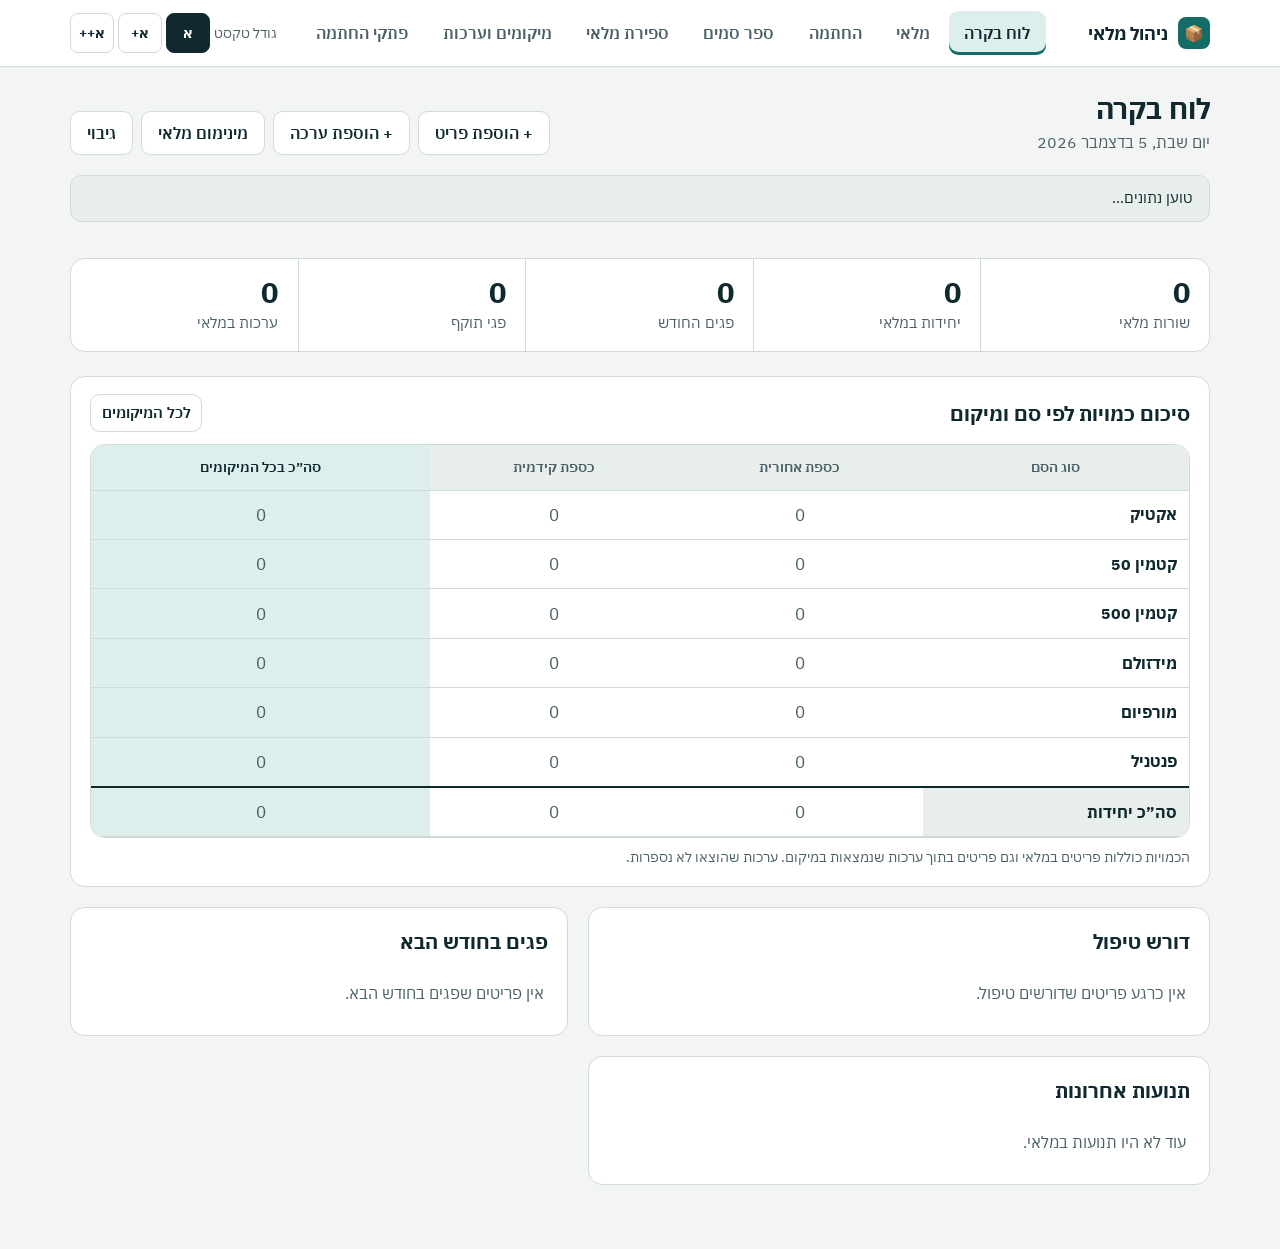
==== static/index.html @ db9411d0 "Initial commit: inventory app with Render blueprint" ====
<!doctype html>
<html lang="he" dir="rtl">
<head>
<meta charset="utf-8">
<meta name="viewport" content="width=device-width, initial-scale=1, viewport-fit=cover">
<title>ניהול מלאי</title>
<link rel="manifest" href="/manifest.webmanifest">
<meta name="theme-color" content="#146C66">
<meta name="mobile-web-app-capable" content="yes">
<meta name="apple-mobile-web-app-capable" content="yes">
<meta name="apple-mobile-web-app-title" content="ניהול מלאי">
<meta name="apple-mobile-web-app-status-bar-style" content="default">
<link rel="apple-touch-icon" href="/static/icons/apple-touch-icon.png">
<link rel="icon" type="image/png" href="/static/icons/icon-192.png">
<script src="/static/shim.js"></script>
<link rel="preconnect" href="https://fonts.googleapis.com">
<link rel="preconnect" href="https://fonts.gstatic.com" crossorigin>
<link href="https://fonts.googleapis.com/css2?family=IBM+Plex+Sans+Hebrew:wght@400;500;600;700&display=swap" rel="stylesheet">
<style>
:root{
  --bg:#F2F5F4; --surface:#FFFFFF; --sunk:#E8EEEC; --ink:#10292E; --muted:#4A6066; --line:#D0DBD8;
  --accent:#146C66; --accent-ink:#FFFFFF; --accent-soft:#DCEFEC;
  --warn-bg:#FFF0B3; --warn-ink:#5A4300; --warn-edge:#D9A900;
  --bad-bg:#FBDEDE; --bad-ink:#8A1212; --bad-edge:#C62828;
  --ok-ink:#1D6A39; --ok-bg:#DDF1E3;
  --focus:#0B5CD5;
  color-scheme:light;
  box-sizing:border-box;
  padding-top:env(safe-area-inset-top,0px);
  padding-bottom:env(safe-area-inset-bottom,0px);
  font-size:100%;
}
@media (prefers-color-scheme:dark){
  :root:not([data-theme="light"]){
    --bg:#0D191B; --surface:#14252A; --sunk:#0F1F23; --ink:#E5EFEE; --muted:#A5B9B7; --line:#2A4045;
    --accent:#4DB8AD; --accent-ink:#04211F; --accent-soft:#163A38;
    --warn-bg:#463800; --warn-ink:#FFE38A; --warn-edge:#E3B300;
    --bad-bg:#4A1515; --bad-ink:#FFB8B8; --bad-edge:#FF6B6B;
    --ok-ink:#8FE0A9; --ok-bg:#163A25; --focus:#7FB2FF;
    color-scheme:dark;
  }
}
:root[data-theme="dark"]{
  --bg:#0D191B; --surface:#14252A; --sunk:#0F1F23; --ink:#E5EFEE; --muted:#A5B9B7; --line:#2A4045;
  --accent:#4DB8AD; --accent-ink:#04211F; --accent-soft:#163A38;
  --warn-bg:#463800; --warn-ink:#FFE38A; --warn-edge:#E3B300;
  --bad-bg:#4A1515; --bad-ink:#FFB8B8; --bad-edge:#FF6B6B;
  --ok-ink:#8FE0A9; --ok-bg:#163A25; --focus:#7FB2FF;
  color-scheme:dark;
}
:root.fs-1{font-size:112.5%} :root.fs-2{font-size:125%}
*,*::before,*::after{box-sizing:inherit}
[hidden]{display:none!important}
html{scroll-padding-top:calc(env(safe-area-inset-top,0px) + 7rem)}
body{margin:0;background:var(--bg);color:var(--ink);font-family:"IBM Plex Sans Hebrew","Segoe UI",Arial,sans-serif;line-height:1.55;font-size:1rem}
body::before{content:"";position:fixed;inset:0 0 auto;height:env(safe-area-inset-top,0px);z-index:10;background:var(--surface)}
a{color:var(--accent)}
:focus-visible{outline:3px solid var(--focus);outline-offset:2px;border-radius:4px}
.skip{position:absolute;inset-inline-start:-999px;top:0;background:var(--accent);color:var(--accent-ink);padding:.6rem 1rem;z-index:50}
.skip:focus{inset-inline-start:1rem;top:1rem}
.sr{position:absolute;width:1px;height:1px;overflow:hidden;clip:rect(0 0 0 0);white-space:nowrap}

/* header */
header.top{position:sticky;top:env(safe-area-inset-top,0px);z-index:5;background:var(--surface);border-bottom:1px solid var(--line)}
.top-in{max-width:1180px;margin:0 auto;padding:.7rem 1.25rem;display:flex;flex-wrap:wrap;align-items:center;gap:.6rem 1.5rem}
.brand{display:flex;align-items:center;gap:.6rem;font-weight:700;font-size:1.15rem;margin-inline-end:auto}
.brand-mark{width:2rem;height:2rem;border-radius:.5rem;background:var(--accent);color:var(--accent-ink);display:grid;place-items:center;font-size:1rem}
nav.tabs{display:flex;gap:.25rem;order:3;width:100%;overflow-x:auto}
@media (min-width:760px){nav.tabs{order:0;width:auto}}
nav.tabs a{display:flex;align-items:center;gap:.45rem;padding:.55rem .95rem;border-radius:.6rem;text-decoration:none;color:var(--muted);font-weight:600;white-space:nowrap;min-height:44px}
nav.tabs a:hover{background:var(--sunk);color:var(--ink)}
nav.tabs a[aria-current="page"]{background:var(--accent-soft);color:var(--ink);box-shadow:inset 0 -3px 0 var(--accent)}
.badge-n{min-width:1.45rem;height:1.45rem;padding:0 .35rem;border-radius:999px;background:var(--bad-edge);color:#fff;font-size:.8rem;display:inline-grid;place-items:center;font-weight:700}
.fs{display:flex;align-items:center;gap:.25rem;color:var(--muted);font-size:.9rem}
.fs button{min-width:44px;min-height:40px;border:1px solid var(--line);background:var(--surface);color:var(--ink);border-radius:.5rem;font:inherit;font-weight:700;cursor:pointer}
.fs button[aria-pressed="true"]{background:var(--ink);color:var(--surface);border-color:var(--ink)}

main{max-width:1180px;margin:0 auto;padding:1.5rem 1.25rem 4rem}
h1{font-size:1.75rem;line-height:1.25;margin:0 0 .25rem}
h2{font-size:1.25rem;margin:0}
.sub{color:var(--muted);margin:0}
.page-head{display:flex;flex-wrap:wrap;align-items:flex-end;gap:1rem;justify-content:space-between;margin-bottom:1.25rem}

/* buttons & inputs */
.btn{display:inline-flex;align-items:center;justify-content:center;gap:.4rem;min-height:44px;padding:.5rem 1rem;border-radius:.6rem;border:1px solid var(--line);background:var(--surface);color:var(--ink);font:inherit;font-weight:600;cursor:pointer;text-decoration:none;white-space:nowrap}
.btn:hover{background:var(--sunk)}
.btn.primary{background:var(--accent);border-color:var(--accent);color:var(--accent-ink)}
.btn.primary:hover{filter:brightness(1.07)}
.btn.danger{color:var(--bad-ink);border-color:var(--bad-edge)}
.btn.sm{min-height:38px;padding:.3rem .65rem;font-size:.92rem}
.btn.in{color:var(--ok-ink)} .btn.out{color:var(--bad-ink)}
.btn:disabled{opacity:.5;cursor:not-allowed}
label{font-weight:600;font-size:.95rem}
input,select,textarea{font:inherit;color:var(--ink);background:var(--surface);border:1.5px solid var(--line);border-radius:.55rem;padding:.55rem .7rem;min-height:44px;width:100%}
input:focus,select:focus,textarea:focus{border-color:var(--accent)}
input[readonly]{background:var(--sunk);font-weight:700}
.field{display:flex;flex-direction:column;gap:.3rem}
.hint{font-size:.85rem;color:var(--muted);font-weight:400}
.err{color:var(--bad-ink);font-size:.9rem;min-height:1.2em}

/* dashboard */
.hero{display:grid;grid-template-columns:auto 1fr;gap:1.25rem;align-items:center;padding:1.5rem 1.5rem 1.4rem;background:var(--surface);border:1px solid var(--line);border-inline-start:8px solid var(--ok-ink);border-radius:.9rem;margin-bottom:1.25rem}
.hero.soon{border-inline-start-color:var(--warn-edge);background:linear-gradient(var(--warn-bg),var(--warn-bg)) padding-box}
.hero.bad{border-inline-start-color:var(--bad-edge);background:var(--bad-bg)}
.hero .big{font-size:clamp(2.6rem,7vw,4rem);font-weight:700;line-height:1}
.hero .msg{font-size:1.3rem;font-weight:700;margin:0}
.hero .detail{margin:.25rem 0 .6rem;color:inherit}
.hero .actions{display:flex;gap:.5rem;flex-wrap:wrap}
.stats{display:grid;grid-template-columns:repeat(auto-fit,minmax(150px,1fr));border:1px solid var(--line);border-radius:.9rem;background:var(--surface);margin-bottom:1.5rem;overflow:hidden}
.stat{padding:1rem 1.2rem;border-inline-start:1px solid var(--line)}
.stat:first-child{border-inline-start:0}
.stat b{display:block;font-size:1.8rem;line-height:1.2}
.stat span{color:var(--muted);font-size:.92rem}
.grid2{display:grid;grid-template-columns:1fr;gap:1.25rem}
@media (min-width:900px){.grid2{grid-template-columns:1.25fr 1fr}}
.panel{background:var(--surface);border:1px solid var(--line);border-radius:.9rem;padding:1.1rem 1.2rem}
.panel h2{margin-bottom:.75rem;display:flex;align-items:center;justify-content:space-between;gap:.5rem}
.list{list-style:none;margin:0;padding:0}
.list li{display:flex;gap:.75rem;align-items:center;justify-content:space-between;padding:.65rem .5rem;border-top:1px solid var(--line)}
.list li:first-child{border-top:0}
.list .what{min-width:0}
.list .what strong{display:block}
.list .what small{color:var(--muted)}
.list li.soon{background:var(--warn-bg);border-radius:.5rem} .list li.expired{background:var(--bad-bg);border-radius:.5rem}
.empty{color:var(--muted);padding:.75rem .25rem;margin:0}
.loc-sum td:first-child{font-weight:600}
.matrix th,.matrix td{text-align:center}
.matrix th[scope="row"]{text-align:start;white-space:nowrap;background:var(--surface);color:var(--ink);font-size:1rem;font-weight:700}
.matrix td.zero{color:var(--muted);font-weight:400}
.matrix .tot{background:var(--accent-soft);color:var(--ink)}
.matrix tfoot th,.matrix tfoot td{border-top:2px solid var(--ink);font-weight:700}
.matrix tfoot th[scope="row"]{background:var(--sunk)}
.in-kit{display:block;font-size:.78rem;font-weight:500;color:var(--muted)}

/* status pill */
.pill{display:inline-flex;align-items:center;gap:.3rem;padding:.15rem .6rem;border-radius:999px;font-size:.85rem;font-weight:700;white-space:nowrap;border:1.5px solid transparent}
.pill.ok{background:var(--ok-bg);color:var(--ok-ink)}
.pill.soon{background:var(--warn-bg);color:var(--warn-ink);border-color:var(--warn-edge)}
.pill.expired{background:var(--bad-edge);color:#fff}
.pill.sealed{background:var(--sunk);color:var(--ink);border-color:var(--line)}

/* toolbar + table */
.toolbar{display:grid;grid-template-columns:1fr;gap:.75rem;background:var(--surface);border:1px solid var(--line);border-radius:.9rem;padding:1rem;margin-bottom:1rem}
@media (min-width:760px){.toolbar{grid-template-columns:2fr 1fr 1fr 1fr}}
.tbl-wrap{overflow-x:auto;background:var(--surface);border:1px solid var(--line);border-radius:.9rem}
table{width:100%;border-collapse:collapse;font-size:.97rem}
th,td{padding:.7rem .75rem;text-align:start;border-bottom:1px solid var(--line);vertical-align:middle}
th{background:var(--sunk);font-size:.88rem;color:var(--muted);font-weight:600;white-space:nowrap}
tbody tr:last-child td{border-bottom:0}
td.num{font-variant-numeric:tabular-nums;font-weight:700;font-size:1.05rem}
td.code{font-variant-numeric:tabular-nums;direction:ltr;text-align:end;unicode-bidi:isolate}
tr.soon td{background:var(--warn-bg);color:var(--warn-ink)}
tr.expired td{background:var(--bad-bg);color:var(--bad-ink)}
tr.soon td:first-child{box-shadow:inset -6px 0 0 var(--warn-edge)}
tr.expired td:first-child{box-shadow:inset -6px 0 0 var(--bad-edge)}
.row-act{display:flex;gap:.35rem;flex-wrap:nowrap}
.count-line{color:var(--muted);margin:.25rem 0 .6rem}
.legend{display:flex;flex-wrap:wrap;gap:.75rem;align-items:center;color:var(--muted);font-size:.9rem;margin:.5rem 0 0}

/* locations */
.chips{display:flex;flex-wrap:wrap;gap:.5rem;margin-bottom:1.25rem}
.chips a{padding:.45rem .9rem;border-radius:999px;border:1px solid var(--line);background:var(--surface);text-decoration:none;color:var(--ink);font-weight:600;min-height:40px;display:inline-flex;align-items:center;gap:.4rem}
.loc{background:var(--surface);border:1px solid var(--line);border-radius:.9rem;margin-bottom:1.5rem;overflow:hidden}
.loc-head{display:flex;flex-wrap:wrap;align-items:center;gap:.75rem;justify-content:space-between;padding:1rem 1.2rem;border-bottom:1px solid var(--line);background:var(--sunk)}
.loc-head h2{font-size:1.35rem}
.loc-body{padding:1rem 1.2rem;display:grid;gap:1rem}
.loc-body h3{margin:0;font-size:1.05rem}
.loc .tbl-wrap{border-radius:.6rem}
.kits{display:grid;gap:1rem;grid-template-columns:repeat(auto-fill,minmax(300px,1fr))}
.kit{border:2px dashed var(--line);border-radius:.8rem;padding:1rem;background:var(--surface);display:flex;flex-direction:column;gap:.6rem}
.kit.soon{border-color:var(--warn-edge);background:var(--warn-bg);color:var(--warn-ink)}
.kit.expired{border-color:var(--bad-edge);background:var(--bad-bg);color:var(--bad-ink)}
.kit-top{display:flex;justify-content:space-between;gap:.5rem;align-items:flex-start}
.kit h4{margin:0;font-size:1.1rem}
.kit small{color:inherit;opacity:.85}
.kit table{font-size:.9rem;background:transparent}
.kit th{background:transparent}
.kit details summary{cursor:pointer;font-weight:600;min-height:36px;display:flex;align-items:center}
.lock-note{font-size:.88rem;font-weight:600}

/* dialogs */
dialog{border:0;border-radius:1rem;padding:0;max-width:min(640px,94vw);width:100%;background:var(--surface);color:var(--ink);box-shadow:0 20px 60px rgba(0,0,0,.35)}
dialog::backdrop{background:rgba(8,20,22,.55)}
dialog form{padding:1.4rem;display:grid;gap:.9rem;max-height:86vh;overflow-y:auto}
dialog h2{font-size:1.3rem}
.dlg-actions{display:flex;gap:.6rem;justify-content:flex-start;flex-wrap:wrap;padding-top:.4rem}
.two{display:grid;grid-template-columns:1fr 1fr;gap:.75rem}
.exp-pick{display:grid;grid-template-columns:1fr 1fr;gap:.5rem}
fieldset{border:1px solid var(--line);border-radius:.7rem;padding:.8rem;margin:0;display:grid;gap:.6rem}
legend{font-weight:700;padding:0 .4rem}
.kit-rows{display:grid;gap:.75rem}
.kit-row{display:grid;grid-template-columns:1fr 1fr;gap:.5rem}
.kit-row .wide{grid-column:1/-1}
.cur{background:var(--sunk);border-radius:.6rem;padding:.7rem .9rem}

.toast{position:fixed;bottom:calc(1rem + env(safe-area-inset-bottom,0px));inset-inline-start:50%;transform:translateX(50%);background:var(--ink);color:var(--surface);padding:.75rem 1.2rem;border-radius:.7rem;font-weight:600;z-index:60;opacity:0;pointer-events:none;transition:opacity .2s;max-width:90vw}
.toast.show{opacity:1}
.notice{background:var(--sunk);border:1px solid var(--line);border-radius:.7rem;padding:.7rem 1rem;margin-bottom:1rem;font-size:.92rem}
@media (prefers-reduced-motion:reduce){*{transition:none!important}}
@media (max-width:560px){.two{grid-template-columns:1fr}.hero{grid-template-columns:1fr}}
</style>
<style id="sg-css">
:root{--sg-opioid:#3A9AD9;--sg-opioid-soft:#DDEEF9;--sg-benzo:#F07D1A;--sg-benzo-soft:#FDE8D5;--sg-induct:#E3C400;--sg-induct-soft:#FBF4C4}
@media (prefers-color-scheme:dark){:root:not([data-theme="light"]){--sg-opioid-soft:#16303F;--sg-benzo-soft:#3A2614;--sg-induct-soft:#36321A}}
:root[data-theme="dark"]{--sg-opioid-soft:#16303F;--sg-benzo-soft:#3A2614;--sg-induct-soft:#36321A}
.sg-opioid{--c:var(--sg-opioid);--soft:var(--sg-opioid-soft)}
.sg-benzo{--c:var(--sg-benzo);--soft:var(--sg-benzo-soft)}
.sg-induct{--c:var(--sg-induct);--soft:var(--sg-induct-soft)}
.sg-other{--c:var(--muted);--soft:var(--sunk)}
.sign-wrap{display:grid;gap:1.25rem}
.sign-wrap>.panel{max-width:980px;width:100%}
.sign-lines{display:grid;gap:.75rem}
.rx{max-width:760px}
.rx-head{display:flex;justify-content:space-between;align-items:flex-end;gap:1rem;border-bottom:3px solid var(--ink);padding-bottom:.9rem;margin-bottom:1.2rem}
.rx-head h1{font-size:clamp(1.9rem,7vw,2.6rem);font-weight:700;line-height:1.15;margin:0}
.rx-head p{margin:.3rem 0 0;color:var(--muted)}
.rx-stamp{flex:none;border:3px solid var(--bad-edge);color:var(--bad-edge);font-weight:700;font-size:1.1rem;padding:.15rem .8rem;border-radius:.45rem;transform:rotate(-4deg);margin-bottom:.4rem}
.rx-tabs{display:flex;gap:.7rem;margin-bottom:1.5rem}
.rx-tab{min-height:54px;padding:.55rem 1.5rem;border:2.5px solid var(--line);border-radius:.65rem;background:var(--surface);color:var(--ink);font:inherit;font-weight:700;font-size:1.1rem;cursor:pointer}
.rx-tab[aria-selected="true"]{background:var(--ink);color:var(--surface);border-color:var(--ink)}
.rx h2{font-size:1.2rem;margin:0 0 .5rem}
.rx-help{color:var(--muted);margin:0 0 1.1rem;font-size:1.02rem}
.rx-grid{display:grid;grid-template-columns:1fr 1fr;gap:.9rem}
.rx-tile{appearance:none;text-align:start;font:inherit;color:var(--ink);background:var(--surface);border:2.5px solid var(--line);border-inline-start:14px solid var(--c);border-radius:.7rem;padding:1.1rem 1.2rem;min-height:104px;cursor:pointer;display:flex;flex-direction:column;justify-content:center;gap:.25rem}
.rx-tile:hover{background:var(--soft)}
.rx-tile b{font-size:1.45rem;line-height:1.15}
.rx-tile small{color:var(--muted);font-size:.95rem;letter-spacing:.02em;direction:ltr;text-align:right}
.rx-tile .stock{font-size:.82rem;color:var(--muted);direction:rtl}
.rx-new{width:100%;min-height:58px;margin-top:1.2rem;border:0;border-radius:.7rem;background:#34473A;color:#fff;font:inherit;font-weight:700;font-size:1.15rem;cursor:pointer}
.rx-new:hover{filter:brightness(1.1)}
.rx-new:disabled{opacity:.45;cursor:not-allowed;filter:none}
.rx-card{grid-column:1/-1;background:var(--soft);border:2.5px solid var(--c);border-inline-start:14px solid var(--c);border-radius:.7rem;padding:1rem 1.1rem;display:grid;gap:.8rem}
.rx-card-top{display:flex;justify-content:space-between;align-items:center;gap:.75rem;flex-wrap:wrap}
.rx-card-top b{font-size:1.4rem;display:block;line-height:1.15}
.rx-card-top small{color:var(--muted);direction:ltr;display:block;text-align:right}
.rx-card .info{font-size:.92rem}
.rx-card select{background:var(--surface)}
.rx-count{color:var(--muted);text-align:center;margin:.6rem 0 0;font-size:.95rem}
input[type="checkbox"]{width:1.25rem;height:1.25rem;min-height:0;accent-color:var(--accent)}
.chk{display:inline-flex;align-items:center;gap:.4rem;font-weight:500}
.flags{display:flex;flex-wrap:wrap;gap:.4rem 1rem;font-size:.92rem;margin-top:.4rem}
.sig{display:block;width:100%;height:170px;background:#fff;border:2px dashed var(--line);border-radius:.6rem;touch-action:none;cursor:crosshair}
.sig-img{display:block;height:36px;max-width:110px;background:#fff;border:1px solid var(--line);border-radius:4px}
.paper-head{display:flex;flex-wrap:wrap;gap:.5rem 2.5rem;font-size:1.25rem;font-weight:700;margin:.2rem 0 1rem}
.paper-head span{border-bottom:2px solid var(--ink);padding:0 .4rem;min-width:8rem;display:inline-block;font-weight:600}
.ledger th,.ledger td{text-align:center;border:1px solid var(--line)}
.ledger td.notes{text-align:start;font-size:.88rem;min-width:180px}
.ledger tr.diff td{background:var(--bad-bg);color:var(--bad-ink)}
.ledger tr.cnt td{font-weight:700}
.rem{display:grid;gap:.75rem;margin-bottom:1.25rem}
.rem .notice{display:flex;justify-content:space-between;align-items:center;gap:.75rem;flex-wrap:wrap;margin:0;font-size:1rem}
.rem .notice.warn{background:var(--warn-bg);color:var(--warn-ink);border-color:var(--warn-edge)}
.rem .notice.bad{background:var(--bad-bg);color:var(--bad-ink);border-color:var(--bad-edge)}
.count-tbl input{max-width:110px;text-align:center;font-weight:700}
.count-tbl tr.diff td{background:var(--bad-bg);color:var(--bad-ink)}
.kit-taken{font-size:.9rem;font-weight:600}
.alloc-grp{border:1.5px solid var(--line);border-radius:.7rem;padding:.8rem;margin:0;display:grid;gap:.6rem}
.alloc-grp legend{font-weight:700;padding:0 .4rem}
.alloc-row{display:grid;grid-template-columns:1fr 90px auto;gap:.5rem;align-items:end}
.sign-line{border:1.5px solid var(--line);border-radius:.75rem;padding:.8rem;margin:0;display:grid;gap:.6rem;background:var(--surface)}
.sign-line legend{font-weight:700;padding:0 .4rem}
.sl-grid{display:grid;grid-template-columns:1fr 1fr;gap:.6rem}
@media (min-width:760px){.sl-grid{grid-template-columns:1.6fr 1.3fr 2fr .9fr}}
.sl-foot{display:flex;justify-content:space-between;align-items:center;gap:.5rem;flex-wrap:wrap}
.sl-info{font-size:.9rem;color:var(--muted)}
.perm-list li{gap:.5rem}
.sg-overlay{position:fixed;inset:0;background:rgba(5,15,17,.55);display:none;align-items:flex-end;justify-content:center;z-index:60}
.sg-overlay.open{display:flex}
.sg-sheet{background:var(--bg);color:var(--ink);width:100%;max-width:560px;max-height:100%;overflow:auto;border-radius:16px 16px 0 0;padding:0 0 calc(16px + env(safe-area-inset-bottom,0px))}
@media (min-width:640px){.sg-overlay{align-items:center;padding:24px}.sg-sheet{border-radius:14px;max-height:calc(100% - 48px)}}
.sg-head{position:sticky;top:0;background:var(--bg);z-index:2;padding:14px 18px 10px;border-bottom:1px solid var(--line);display:flex;align-items:flex-start;justify-content:space-between;gap:12px}
.sg-head h2{margin:0;font-size:1.2rem}
.sg-ctx{font-size:.88rem;color:var(--muted);margin-top:2px}
.sg-steps{display:flex;gap:6px;font-size:.82rem;color:var(--muted);margin-top:6px}
.sg-steps span{padding:2px 8px;border-radius:99px;border:1px solid var(--line)}
.sg-steps span.on{background:var(--ink);color:var(--bg);border-color:var(--ink)}
.sg-x{appearance:none;border:0;background:transparent;font-size:1.7rem;line-height:1;cursor:pointer;padding:4px 8px;color:var(--muted)}
.sg-pane{padding:16px 18px}
.sg-field{margin-bottom:16px}
.sg-lbl{display:block;font-weight:600;margin-bottom:6px}
.sg-req::after{content:" *";color:var(--bad-edge)}
.sg-in{width:100%;border:1.5px solid var(--line);background:var(--surface);color:var(--ink);border-radius:.6rem;padding:.65rem .75rem;font:inherit}
.sg-in:focus{border-color:var(--accent);outline:none}
.sg-in.bad{border-color:var(--bad-edge)}
.sg-err{color:var(--bad-ink);font-size:.88rem;margin-top:4px}
.sg-row{display:flex;gap:10px}.sg-row>*{flex:1;min-width:0}
.sg-lines{display:flex;flex-direction:column;gap:8px}
.sg-line{display:flex;flex-wrap:wrap;align-items:center;gap:10px;background:var(--surface);border:1.5px solid var(--line);border-inline-start:10px solid var(--c);border-radius:10px;padding:8px 10px}
.sg-line.on{background:var(--soft);border-color:var(--c)}
.sg-nm{flex:1;min-width:0;text-align:start;appearance:none;border:0;background:none;padding:4px 0;cursor:pointer;color:var(--ink);font:inherit}
.sg-nm b{display:block;font-size:1.1rem;line-height:1.2}
.sg-nm small{display:block;font-size:.78rem;color:var(--muted);direction:ltr;text-align:right}
.sg-step{display:flex;align-items:center;gap:4px}
.sg-step button{width:42px;height:42px;border:1.5px solid var(--line);background:var(--surface);color:var(--ink);border-radius:8px;font-size:1.4rem;font-weight:700;cursor:pointer;line-height:1}
.sg-step input{width:56px;height:42px;text-align:center;font-size:1.3rem;font-weight:700;border:1.5px solid var(--line);border-radius:8px;background:var(--surface);color:var(--ink);font-variant-numeric:tabular-nums;-moz-appearance:textfield}
.sg-step input::-webkit-outer-spin-button,.sg-step input::-webkit-inner-spin-button{-webkit-appearance:none;margin:0}
.sg-unit{font-size:.8rem;color:var(--muted)}
.sg-line .sg-oname{flex-basis:100%}
.sg-chips{display:flex;flex-wrap:wrap;gap:8px}
.sg-chip{appearance:none;border:1.5px solid var(--line);background:var(--surface);color:var(--ink);border-radius:99px;padding:8px 16px;cursor:pointer;font:inherit;font-weight:600}
.sg-chip[aria-pressed="true"]{background:var(--ink);color:var(--bg);border-color:var(--ink)}
.sg-chips.bad .sg-chip{border-color:var(--bad-edge)}
.sg-seg{display:inline-flex;border:1.5px solid var(--line);border-radius:8px;overflow:hidden;margin-bottom:6px}
.sg-seg button{appearance:none;border:0;background:var(--surface);color:var(--ink);padding:6px 14px;cursor:pointer;font:inherit;font-weight:600}
.sg-seg button[aria-pressed="true"]{background:var(--ink);color:var(--bg)}
.sg-summary{background:var(--surface);border:1px solid var(--line);border-radius:8px;padding:10px 12px;margin-bottom:16px}
.sg-summary .t{display:flex;justify-content:space-between;align-items:center;margin-bottom:6px}
.sg-link{appearance:none;border:0;background:none;color:var(--accent);text-decoration:underline;cursor:pointer;padding:0;font:inherit;font-size:.88rem}
.sg-pad{position:relative;border:1.5px solid var(--line);border-radius:8px;background:#fff;height:170px;touch-action:none}
.sg-pad.bad{border-color:var(--bad-edge)}
.sg-pad canvas{display:block;width:100%;height:100%;border-radius:6px;cursor:crosshair}
.sg-pad .base{position:absolute;inset-inline:18px;bottom:36px;border-bottom:1px dashed #9AA9A2;pointer-events:none}
.sg-pad .ph{position:absolute;inset:0;display:flex;align-items:center;justify-content:center;color:#8A9A97;pointer-events:none}
.sg-actions{display:flex;gap:10px;padding:4px 18px 0}
.sg-actions .btn{flex:1;min-height:52px;font-size:1.05rem}
.sg-actions .btn.sg-back{flex:0 0 auto}
.sg-done{text-align:center;padding:28px 18px}
.sg-done .big{font-size:3rem;line-height:1;color:var(--ok-ink)}
.sg-done p{color:var(--muted)}
.sg-pills{display:flex;flex-wrap:wrap;gap:4px}
.sg-pill{font-size:.82rem;padding:2px 9px;border-radius:99px;background:var(--soft);border:1px solid var(--c);white-space:nowrap;color:var(--ink)}
.sg-rbar{display:flex;align-items:center;gap:10px;flex-wrap:wrap;margin-bottom:14px}
.sg-rbar label{font-weight:600}
.sg-rbar select{border:1.5px solid var(--line);background:var(--surface);color:var(--ink);border-radius:.6rem;padding:.5rem .75rem;font:inherit;font-weight:600;min-height:44px}
.sg-rbar .sp{flex:1}
.sg-status{color:var(--muted);margin:0 0 12px}
.sg-totals{background:var(--surface);border:1px solid var(--line);border-radius:12px;padding:14px;margin-bottom:18px}
.sg-totals h2{margin:0 0 10px;font-size:1.1rem}
.sg-tgrid{display:grid;grid-template-columns:repeat(auto-fill,minmax(140px,1fr));gap:8px}
.sg-tcell{border-inline-start:6px solid var(--c);background:var(--soft);border-radius:6px;padding:8px 10px}
.sg-tcell .n{font-size:1.5rem;font-weight:700;line-height:1.1;font-variant-numeric:tabular-nums}
.sg-tcell .l{font-size:.88rem}
.sg-tmeta{margin-top:10px;font-size:.9rem;color:var(--muted)}
details.sg-month{background:var(--surface);border:1px solid var(--line);border-radius:12px;margin-bottom:10px;overflow:hidden}
details.sg-month>summary{list-style:none;cursor:pointer;padding:12px 14px;display:flex;flex-wrap:wrap;align-items:center;gap:6px 12px}
details.sg-month>summary::-webkit-details-marker{display:none}
details.sg-month>summary::before{content:"◂";color:var(--muted)}
details.sg-month[open]>summary::before{content:"▾"}
.sg-mname{font-weight:700;font-size:1.1rem}
.sg-mcount{color:var(--muted);font-size:.9rem}
details.sg-month .sg-pills{margin-inline-start:auto}
.sg-notes{list-style:none;margin:0;padding:0 14px 12px;display:flex;flex-direction:column;gap:8px}
.sg-note{display:grid;grid-template-columns:1fr auto;gap:4px 12px;border-top:1px solid var(--line);padding-top:10px}
.sg-note .h{display:flex;flex-wrap:wrap;gap:4px 10px;align-items:baseline}
.sg-note .d{font-weight:700;font-variant-numeric:tabular-nums}
.sg-note .num{color:var(--muted);font-size:.82rem}
.sg-note .r{font-size:.82rem;padding:1px 8px;border-radius:99px;border:1px solid var(--line)}
.sg-note .who{font-size:.9rem;color:var(--muted);margin-top:2px}
.sg-note .sig{grid-row:1/span 2;grid-column:2;align-self:center}
.sg-note .sig img{display:block;height:44px;width:auto;max-width:110px;background:#fff;border-radius:4px;border:1px solid var(--line)}
.sg-empty{border:2px dashed var(--line);border-radius:12px;padding:22px;text-align:center;color:var(--muted)}
</style>
</head>
<body>
<a class="skip" href="#main">דילוג לתוכן</a>
<header class="top">
  <div class="top-in">
    <div class="brand"><span class="brand-mark" aria-hidden="true">📦</span><span>ניהול מלאי</span></div>
    <nav class="tabs" aria-label="ניווט ראשי">
      <a href="#dashboard" data-route="dashboard">לוח בקרה</a>
      <a href="#inventory" data-route="inventory">מלאי <span id="navBadge" class="badge-n" hidden></span></a>
      <a href="#sign" data-route="sign">החתמה</a>
      <a href="#ledger" data-route="ledger">ספר סמים</a>
      <a href="#count" data-route="count">ספירת מלאי</a>
      <a href="#locations" data-route="locations">מיקומים וערכות</a>
      <a href="#notes" data-route="notes" id="navNotes" hidden>פתקי החתמה</a>
    </nav>
    <div class="fs" role="group" aria-label="גודל טקסט">
      <span aria-hidden="true">גודל טקסט</span>
      <button type="button" data-fs="0" aria-label="טקסט רגיל">א</button>
      <button type="button" data-fs="1" aria-label="טקסט גדול">א+</button>
      <button type="button" data-fs="2" aria-label="טקסט גדול מאוד">א++</button>
    </div>
  </div>
</header>

<main id="main" tabindex="-1"></main>
<div id="toast" class="toast" role="status" aria-live="polite"></div>
<datalist id="batchList"></datalist>

<!-- item dialog -->
<dialog id="itemDlg" aria-labelledby="itemDlgTitle">
  <form id="itemForm" novalidate>
    <h2 id="itemDlgTitle">הוספת פריט</h2>
    <div class="field"><label for="fDrug">סוג הסם</label><select id="fDrug" required></select></div>
    <div class="field" id="fNameWrap" hidden><label for="fName">רישום סוג הסם</label><input id="fName" autocomplete="off"></div>
    <div class="two">
      <div class="field"><label for="fSku">מק״ט</label><input id="fSku" autocomplete="off" dir="ltr" aria-describedby="fSkuHint"><span class="hint" id="fSkuHint"></span></div>
      <div class="field"><label for="fBatch">אצווה</label><input id="fBatch" autocomplete="off" dir="ltr" list="batchList" aria-describedby="fBatchHint"><span class="hint" id="fBatchHint"></span></div>
    </div>
    <div class="two">
      <div class="field" id="fQtyWrap"><label for="fQty">כמות</label><input id="fQty" type="number" min="0" step="1" inputmode="numeric" value="0"></div>
      <div class="field"><label for="fLoc">מיקום</label><select id="fLoc"></select></div>
    </div>
    <div class="field">
      <span id="fExpLbl" style="font-weight:600">תאריך תפוגה</span>
      <div class="exp-pick" role="group" aria-labelledby="fExpLbl" id="fExp"></div>
      <span class="hint">התאריך נשמר תמיד כ־1 לחודש שבחרת.</span>
    </div>
    <p class="err" id="itemErr" role="alert"></p>
    <div class="dlg-actions">
      <button class="btn primary" type="submit" id="itemSave">שמירת פריט</button>
      <button class="btn" type="button" data-close>ביטול</button>
    </div>
  </form>
</dialog>

<!-- quantity dialog -->
<dialog id="qtyDlg" aria-labelledby="qtyTitle">
  <form id="qtyForm" novalidate>
    <h2 id="qtyTitle">הוספה למלאי</h2>
    <div class="cur" id="qtyCur"></div>
    <div class="field"><label for="qAmt">כמות</label><input id="qAmt" type="number" min="1" step="1" inputmode="numeric" required></div>
    <div class="field"><label for="qNote">הערה <span class="hint">(לא חובה)</span></label><input id="qNote" autocomplete="off"></div>
    <div class="field"><label for="qVoucher">מס׳ שובר <span class="hint">(לא חובה)</span></label><input id="qVoucher" autocomplete="off" dir="ltr"></div>
    <div id="qRecv" style="display:grid;gap:.7rem">
      <div class="field"><label for="qRecvName">שם המקבל</label><input id="qRecvName" autocomplete="name"></div>
      <div class="field"><span id="qSigLbl" style="font-weight:600">חתימת המקבל</span><canvas id="qSig" class="sig" role="img" aria-labelledby="qSigLbl"></canvas><div><button type="button" class="btn sm" id="qSigClear">ניקוי חתימה</button></div></div>
    </div>
    <p class="err" id="qtyErr" role="alert"></p>
    <div class="dlg-actions">
      <button class="btn primary" type="submit" id="qtySave">עדכון כמות</button>
      <button class="btn" type="button" data-close>ביטול</button>
    </div>
  </form>
</dialog>

<!-- kit dialog -->
<dialog id="kitDlg" aria-labelledby="kitTitle">
  <form id="kitForm" novalidate>
    <h2 id="kitTitle">הוספת ערכה</h2>
    <p class="sub" id="kitSub">אפשר לערוך את תכולת הערכה בכל זמן.</p>
    <div class="two">
      <div class="field"><label for="kName">שם הערכה</label><input id="kName" required autocomplete="off"></div>
      <div class="field"><label for="kSerial">מספר ערכה <span class="hint">(לא חובה)</span></label><input id="kSerial" autocomplete="off" dir="ltr"></div>
    </div>
    <div class="field"><label for="kLoc">מיקום</label><select id="kLoc"></select></div>
    <div class="kit-rows" id="kitRows"></div>
    <button class="btn" type="button" id="kitAddRow">+ פריט נוסף בערכה</button>
    <p class="err" id="kitErr" role="alert"></p>
    <div class="dlg-actions">
      <button class="btn primary" type="submit" id="kitSave">שמירת הערכה</button>
      <button class="btn" type="button" data-close>ביטול</button>
    </div>
  </form>
</dialog>

<!-- location dialog -->
<dialog id="locDlg" aria-labelledby="locTitle">
  <form id="locForm" novalidate>
    <h2 id="locTitle">הוספת מיקום</h2>
    <div class="field"><label for="lName">שם המיקום</label><input id="lName" required autocomplete="off" placeholder="למשל: מגירה 3, ארון תרופות"></div>
    <p class="err" id="locErr" role="alert"></p>
    <div class="dlg-actions">
      <button class="btn primary" type="submit">הוספת מיקום</button>
      <button class="btn" type="button" data-close>ביטול</button>
    </div>
  </form>
</dialog>

<!-- permissions dialog -->
<dialog id="permDlg" aria-labelledby="permTitle">
  <form id="permForm" novalidate>
    <h2 id="permTitle">הרשאות משתמשים</h2>
    <p class="sub">החתמה פתוחה לכל מי שיש לו גישה. לכל משתמש מאושר מסמנים אילו פעולות מותרות לו.</p>
    <h3 style="margin:0;font-size:1rem">בקשות ממתינות</h3><div id="permPending"></div>
    <h3 style="margin:0;font-size:1rem">משתמשים מאושרים</h3><div id="permList"></div>
    <div class="dlg-actions"><button class="btn" type="button" data-close>סגירה</button></div>
  </form>
</dialog>

<!-- request permission dialog -->
<dialog id="reqDlg" aria-labelledby="reqTitle">
  <form id="reqForm" novalidate>
    <h2 id="reqTitle">בקשת הרשאות</h2>
    <p class="sub">הבקשה תישלח למנהל המערכת, והוא יקבע אילו פעולות יהיו זמינות לך.</p>
    <div class="field"><label for="reqName">השם שלך</label><input id="reqName" autocomplete="name"></div>
    <p class="err" id="reqErr" role="alert"></p>
    <div class="dlg-actions"><button class="btn primary" type="submit">שליחת בקשה</button><button class="btn" type="button" data-close>ביטול</button></div>
  </form>
</dialog>

<!-- allocation dialog (after signing) -->
<dialog id="genDlg" aria-labelledby="genTitle"><form id="genForm" novalidate><h2 id="genTitle"></h2><div id="genBody" style="display:grid;gap:.8rem"></div><p class="err" id="genErr" role="alert"></p><div class="dlg-actions"><button class="btn primary" type="submit" id="genOk">אישור</button><button class="btn" type="button" data-close>ביטול</button></div></form></dialog>

<dialog id="allocDlg" aria-labelledby="allocTitle">
  <form id="allocForm" novalidate>
    <h2 id="allocTitle">מאיפה להוריד מהמלאי?</h2>
    <p class="sub">הפתק נשמר. בחרו לכל תרופה מיקום ואצווה, והכמות תרד מהמלאי.</p>
    <div id="allocBody" style="display:grid;gap:.8rem"></div>
    <p class="err" id="allocErr" role="alert"></p>
    <div class="dlg-actions"><button class="btn primary" type="submit">הורדה מהמלאי</button><button class="btn" type="button" id="allocSkip">דילוג, אעדכן ידנית</button></div>
  </form>
</dialog>

<!-- confirm dialog -->
<dialog id="cfmDlg" aria-labelledby="cfmTitle">
  <form id="cfmForm">
    <h2 id="cfmTitle"></h2>
    <p id="cfmText" style="margin:0"></p>
    <div class="field" id="cfmNoteWrap" hidden><label for="cfmNote">הערה <span class="hint">(לא חובה)</span></label><input id="cfmNote" autocomplete="off"></div>
    <div class="dlg-actions">
      <button class="btn primary" type="submit" id="cfmOk">אישור</button>
      <button class="btn" type="button" data-close>ביטול</button>
    </div>
  </form>
</dialog>

<script>
(function(){
'use strict';
const DEFAULT_LOCS=['כספת אחורית','כספת קידמית'];
const COLS=['items','kits','locations','moves','catalog','batches','perms','ledger','counts','cancels','caregivers','meta','recon'];
const S={items:{},kits:{},locations:{},moves:{},catalog:{},batches:{},perms:{},ledger:{},counts:{},cancels:{},caregivers:{},meta:{},recon:{}};
const LS_KEY='inv-data-v1', FS_KEY='inv-fs';
let mode='loading', db=null, loadErr=false, route='dashboard';
let user=null, me={id:null,isOwner:false}, signPrefill=null;
const inv={q:'',status:'all',loc:'all',sort:'exp'};
const $=s=>document.querySelector(s);
const esc=s=>String(s==null?'':s).replace(/[&<>"']/g,c=>({'&':'&amp;','<':'&lt;','>':'&gt;','"':'&quot;',"'":'&#39;'}[c]));
const uid=p=>p+Date.now().toString(36)+Math.random().toString(36).slice(2,7);
const MONTHS=['ינואר','פברואר','מרץ','אפריל','מאי','יוני','יולי','אוגוסט','ספטמבר','אוקטובר','נובמבר','דצמבר'];

/* ---------- expiry logic ---------- */
function monthDiff(exp){
  if(!exp) return null;
  const [y,m]=exp.split('-').map(Number); const n=new Date();
  return (y-n.getFullYear())*12+(m-(n.getMonth()+1));
}
function status(exp){const d=monthDiff(exp); if(d===null) return 'ok'; if(d<0) return 'expired'; if(d===0) return 'soon'; return 'ok';}
function fmtExp(exp){ if(!exp) return 'ללא'; const [y,m]=exp.split('-'); return `01/${m}/${y}`; }
const PILL={ok:'<span class="pill ok"><span aria-hidden="true">✓</span>בתוקף</span>',soon:'<span class="pill soon"><span aria-hidden="true">⚠</span>פג החודש</span>',expired:'<span class="pill expired"><span aria-hidden="true">✕</span>פג תוקף</span>'};
function kitExp(k){ const e=(k.contents||[]).map(c=>c.exp).filter(Boolean).sort(); return e[0]||''; }
function rank(s){return s==='expired'?0:s==='soon'?1:2}

/* ---------- storage ---------- */
function loadLocal(){ try{ const d=JSON.parse(localStorage.getItem(LS_KEY)||'null'); if(d) COLS.forEach(c=>S[c]=d[c]||{}); }catch(e){} }
function saveLocal(){ try{ localStorage.setItem(LS_KEY,JSON.stringify(S)); }catch(e){ toast('לא ניתן לשמור בדפדפן הזה'); } }
const clean=o=>JSON.parse(JSON.stringify(o));
async function put(col,obj){
  if(mode==='db'){
    try{ await db.collection(col).doc(obj.id).set(clean(obj)); return true; }
    catch(e){ return fail(e); }
  }
  S[col][obj.id]=obj;
  if(col==='moves'){ const ids=Object.values(S.moves).sort((a,b)=>b.at-a.at).slice(300).map(m=>m.id); ids.forEach(i=>delete S.moves[i]); }
  saveLocal(); renderData(); return true;
}
async function del(col,id){
  if(mode==='db'){ try{ await db.collection(col).doc(id).delete(); return true; }catch(e){ return fail(e); } }
  delete S[col][id]; saveLocal(); renderData(); return true;
}
function fail(e){
  const code=e&&e.code;
  if(code==='invalid_argument') toast('אין לך הרשאה לשנות נתונים כאן.');
  else if(code==='quota_exceeded') toast('נגמר המקום לשמירת נתונים. מחקו רשומות ישנות.');
  else toast('השמירה נכשלה. נסו שוב בעוד רגע.');
  return false;
}
function log(type,o,qty,note){
  return put('moves',{id:uid('m'),at:Date.now(),type,label:o.name||'',sku:o.sku||o.serial||'',batch:o.batch||'',qty:qty||0,loc:o.loc||'',note:note||''});
}
function subscribe(){
  const pending=new Set(COLS);
  const t=setTimeout(()=>{ if(pending.size){ loadErr=true; renderData(); } },10000);
  const done=c=>{ if(pending.delete(c) && !pending.size){ clearTimeout(t); mode='db'; } renderData(); };
  const onErr=c=>e=>{ if(e&&e.code==='revoked'){ toast('הגישה לנתונים הסתיימה.'); } done(c); };
  ['items','kits','locations','catalog','batches','perms','ledger','counts','cancels','caregivers','meta','recon'].forEach(c=>{
    db.collection(c).onSnapshot(snap=>{ const o={}; snap.docs.forEach(d=>{o[d.id]=Object.assign({},d.data(),{id:d.id});}); S[c]=o; done(c); }, onErr(c));
  });
  db.collection('moves').orderBy('at','desc').limit(300).onSnapshot(snap=>{ const o={}; snap.docs.forEach(d=>{o[d.id]=Object.assign({},d.data(),{id:d.id});}); S.moves=o; done('moves'); }, onErr('moves'));
}

/* ---------- helpers ---------- */
function allLocs(){
  const custom=Object.values(S.locations).sort((a,b)=>(a.createdAt||0)-(b.createdAt||0)).map(l=>l.name);
  const set=[...DEFAULT_LOCS]; custom.forEach(n=>{ if(!set.includes(n)) set.push(n); });
  Object.values(S.items).concat(Object.values(S.kits)).forEach(o=>{ if(o.loc && !set.includes(o.loc)) set.push(o.loc); });
  return set;
}
function locOptions(sel,selected){
  const cur=selected!=null?selected:sel.value;
  sel.innerHTML=allLocs().map(l=>`<option value="${esc(l)}">${esc(l)}</option>`).join('');
  if(cur && allLocs().includes(cur)) sel.value=cur;
}
function expPicker(container,val,idp){
  const n=new Date(); const y0=n.getFullYear();
  let [y,m]=val?val.split('-'):['',''];
  const yrs=[]; for(let i=y0-3;i<=y0+12;i++) yrs.push(i);
  container.innerHTML=`<select id="${idp}m" aria-label="חודש תפוגה" required><option value="">חודש</option>${MONTHS.map((nm,i)=>`<option value="${String(i+1).padStart(2,'0')}" ${m===String(i+1).padStart(2,'0')?'selected':''}>${String(i+1).padStart(2,'0')} · ${nm}</option>`).join('')}</select>
  <select id="${idp}y" aria-label="שנת תפוגה" required><option value="">שנה</option>${yrs.map(v=>`<option ${String(v)===y?'selected':''}>${v}</option>`).join('')}</select>`;
}
function readExp(idp){ const m=$('#'+idp+'m').value, y=$('#'+idp+'y').value; return (m&&y)?`${y}-${m}-01`:''; }
let toastT;
function toast(msg){ const t=$('#toast'); t.textContent=msg; t.classList.add('show'); clearTimeout(toastT); toastT=setTimeout(()=>t.classList.remove('show'),3200); }
function openDlg(d){ d.showModal(); const f=d.querySelector('input:not([type=hidden]),select'); if(f) setTimeout(()=>f.focus(),30); }
document.querySelectorAll('dialog').forEach(d=>{ d.querySelectorAll('[data-close]').forEach(b=>b.addEventListener('click',()=>d.close())); });

function counts(){
  const items=Object.values(S.items);
  const kits=Object.values(S.kits).filter(k=>k.status!=='issued');
  const c={rows:items.length,units:items.reduce((s,i)=>s+(+i.qty||0),0),soon:0,expired:0,next:0,kits:kits.length,kitAlerts:0};
  items.forEach(i=>{const s=status(i.exp); if(s==='soon')c.soon++; if(s==='expired')c.expired++; if(monthDiff(i.exp)===1)c.next++;});
  kits.forEach(k=>{const s=status(kitExp(k)); if(s!=='ok')c.kitAlerts++; if(s==='soon')c.soon++; if(s==='expired')c.expired++;});
  return c;
}

/* ---------- views: shells ---------- */
function shellDashboard(){
  const d=new Date().toLocaleDateString('he-IL',{weekday:'long',day:'numeric',month:'long',year:'numeric'});
  $('#main').innerHTML=`
  <div class="page-head"><div><h1>לוח בקרה</h1><p class="sub">${esc(d)}</p></div>
  <div style="display:flex;gap:.5rem;flex-wrap:wrap"><button class="btn" data-act="add-item">+ הוספת פריט</button><button class="btn" data-act="add-kit">+ הוספת ערכה</button><button class="btn" data-act="mins">מינימום מלאי</button><button class="btn" data-act="backup">גיבוי</button></div></div>
  <div id="notice"></div>
  <section class="rem" id="dRem" aria-live="polite"></section>
  <section id="dHero" aria-live="polite"></section>
  <section class="stats" id="dStats" aria-label="סיכום מלאי"></section>
  <div class="grid2">
    <section class="panel" aria-labelledby="hAtt"><h2 id="hAtt">דורש טיפול</h2><div id="dAtt"></div></section>
    <section class="panel" aria-labelledby="hLocs" style="grid-column:1/-1;order:-1"><h2 id="hLocs">סיכום כמויות לפי סם ומיקום <a href="#locations" class="btn sm">לכל המיקומים</a></h2><div id="dLocs"></div></section>
    <section class="panel" aria-labelledby="hNext"><h2 id="hNext">פגים בחודש הבא</h2><div id="dNext"></div></section>
    <section class="panel" aria-labelledby="hMoves"><h2 id="hMoves">תנועות אחרונות</h2><div id="dMoves"></div></section>
  </div>`;
}
function shellInventory(){
  $('#main').innerHTML=`
  <div class="page-head"><div><h1>מלאי</h1><p class="sub">כל הפריטים, עם הוספה והורדה של כמויות.</p></div>
  <div style="display:flex;gap:.5rem;flex-wrap:wrap"><button class="btn" data-act="inv-csv">ייצוא ל־CSV</button><button class="btn" data-act="perm" id="permBtn" hidden>הרשאות משתמשים</button><button class="btn" data-act="req-perm" id="reqBtn" hidden>בקשת הרשאות</button><button class="btn primary" data-act="add-item">+ הוספת פריט</button></div></div>
  <div id="notice"></div>
  <div class="toolbar" role="search">
    <div class="field"><label for="iq">חיפוש</label><input id="iq" type="search" placeholder="שם, מק״ט או אצווה" value="${esc(inv.q)}"></div>
    <div class="field"><label for="ist">סטטוס</label><select id="ist">
      <option value="all">הכל</option><option value="alert">דורש טיפול</option><option value="soon">פג החודש</option><option value="expired">פג תוקף</option><option value="ok">בתוקף</option></select></div>
    <div class="field"><label for="iloc">מיקום</label><select id="iloc"></select></div>
    <div class="field"><label for="isort">מיון</label><select id="isort">
      <option value="exp">לפי תאריך תפוגה</option><option value="name">לפי שם</option><option value="qty">לפי כמות</option><option value="sku">לפי מק״ט</option></select></div>
  </div>
  <p class="count-line" id="iCount" aria-live="polite"></p>
  <div class="tbl-wrap" id="iTable"></div>
  <p class="legend"><span>מקרא:</span>${PILL.soon}<span>החודש הוא חודש התפוגה</span>${PILL.expired}<span>חודש התפוגה עבר</span></p>`;
  $('#ist').value=inv.status; $('#isort').value=inv.sort;
  $('#iq').addEventListener('input',e=>{inv.q=e.target.value; renderInvTable();});
  $('#ist').addEventListener('change',e=>{inv.status=e.target.value; renderInvTable();});
  $('#iloc').addEventListener('change',e=>{inv.loc=e.target.value; renderInvTable();});
  $('#isort').addEventListener('change',e=>{inv.sort=e.target.value; renderInvTable();});
}
function shellLocations(){
  $('#main').innerHTML=`
  <div class="page-head"><div><h1>מיקומים וערכות</h1><p class="sub">מה נמצא בכל כספת ומיקום, כולל ערכות.</p></div>
  <div style="display:flex;gap:.5rem;flex-wrap:wrap"><button class="btn" data-act="add-loc">+ הוספת מיקום</button><button class="btn primary" data-act="add-kit">+ הוספת ערכה</button></div></div>
  <div id="notice"></div>
  <nav class="chips" id="lChips" aria-label="קפיצה למיקום"></nav>
  <div id="lSections"></div>
  <section class="panel" aria-labelledby="hIssued"><h2 id="hIssued">ערכות שהוצאו</h2><div id="lIssued"></div></section>`;
}

function shellNotes(){
  $('#main').innerHTML=`<div class="page-head"><div><h1>פתקי החתמה</h1><p class="sub">כל הפתקים שנחתמו, לפי חודשים. גלוי למנהל בלבד.</p></div></div><div id="sgReport"></div>`;
  if(window.SG) window.SG.mountReport($('#sgReport'));
}
/* ---------- signing on usage ---------- */
const SG_MAP={'מורפיום':'morphine','מידזולם':'midazolam','קטמין 50':'ketamine50','קטמין 500':'ketamine500','אקטיק':'actiq'};
function signOut(id){
  const i=S.items[id]; if(!i) return;
  if(!window.SG){ openQty(id,'out'); return; }
  const key=SG_MAP[(i.name||'').trim()]||'other';
  const it={drug:key,qty:1}; if(key==='other') it.name=i.name;
  window.SG.open({items:[it],lock:key,max:+i.qty||0,itemId:id,meta:{batch:i.batch||'',loc:i.loc||'',sku:i.sku||''},
    context:`מהמלאי: ${i.name}${i.batch?' · אצווה '+i.batch:''} · ${i.loc} · זמין: ${i.qty}`,
    onSigned:async rec=>{
      const cur=S.items[id]; const n=((rec.items||[])[0]||{}).qty||0;
      if(!cur||!n){ toast('הפתק נשמר, אבל הפריט לא נמצא במלאי. עדכן ידנית.'); return; }
      const nq=Math.max(0,(+cur.qty||0)-n); const o=Object.assign({},cur,{qty:nq,updatedAt:Date.now()});
      if(await put('items',o)){ signLedger(o,n,rec); log('sign',o,n,'פתק החתמה · '+rec.reason+' · '+rec.name+(rec.remarks?' · '+rec.remarks:'')); toast(`${cur.name}: נחתם והורד מהמלאי. נותרו ${nq}.`); }
      else toast('הפתק נשמר, אבל עדכון המלאי נכשל. עדכן ידנית.');
    }});
}

/* ---------- views: data ---------- */
function renderNotice(){
  const n=$('#notice'); if(!n) return;
  if(loadErr) n.innerHTML='<div class="notice" role="alert">טעינת הנתונים לוקחת יותר מהרגיל. רעננו את הדף.</div>';
  else if(mode==='loading') n.innerHTML='<div class="notice">טוען נתונים…</div>';
  else if(mode==='local') n.innerHTML='<div class="notice">הנתונים נשמרים בדפדפן הזה בלבד.</div>';
  else n.innerHTML='';
}
function itemLine(o,isKit){
  const s=status(isKit?kitExp(o):o.exp);
  const exp=isKit?kitExp(o):o.exp;
  const meta=isKit?`ערכה${o.serial?' '+esc(o.serial):''}, ${esc(o.loc)}`:`מק״ט ${esc(o.sku)}${o.batch?', אצווה '+esc(o.batch):''}, ${esc(o.loc)}, כמות ${esc(o.qty)}`;
  return `<li class="${s}"><div class="what"><strong>${isKit?'🧰 ':''}${esc(o.name)}</strong><small>${meta}. תוקף ${fmtExp(exp)}</small></div>${PILL[s]}</li>`;
}
function renderDashboard(){
  const c=counts(); const alerts=c.soon+c.expired;
  const h=$('#dHero');
  if(mode==='loading'){ h.innerHTML=''; }
  else{
    const cls=c.expired?'bad':c.soon?'soon':'';
    const msg=alerts?(alerts===1?'פריט אחד דורש טיפול':`${alerts} פריטים דורשים טיפול`):'כל המלאי בתוקף';
    const parts=[]; if(c.expired) parts.push(`${c.expired} פגי תוקף`); if(c.soon) parts.push(`${c.soon} פגים החודש`);
    h.innerHTML=`<div class="hero ${cls}"><div class="big" aria-hidden="true">${alerts?alerts:'✓'}</div><div>
      <p class="msg">${msg}</p><p class="detail">${alerts?parts.join(', ')+'.':'אין פריטים או ערכות שפג תוקפם או שפגים החודש.'}</p>
      ${alerts?'<div class="actions"><button class="btn primary" data-act="show-alerts">הצגת הפריטים במלאי</button></div>':''}</div></div>`;
  }
  $('#dStats').innerHTML=[
    [c.rows,'שורות מלאי'],[c.units,'יחידות במלאי'],[c.soon,'פגים החודש'],[c.expired,'פגי תוקף'],[c.kits,'ערכות במלאי']
  ].map(([n,l])=>`<div class="stat"><b>${n}</b><span>${l}</span></div>`).join('');
  const att=Object.values(S.items).filter(i=>status(i.exp)!=='ok').map(i=>({o:i,k:false,e:i.exp}))
    .concat(Object.values(S.kits).filter(k=>k.status!=='issued'&&status(kitExp(k))!=='ok').map(k=>({o:k,k:true,e:kitExp(k)})))
    .sort((a,b)=>(a.e||'').localeCompare(b.e||''));
  $('#dAtt').innerHTML=att.length?`<ul class="list">${att.slice(0,12).map(a=>itemLine(a.o,a.k)).join('')}</ul>${att.length>12?`<p class="empty">ועוד ${att.length-12}.</p>`:''}`:'<p class="empty">אין כרגע פריטים שדורשים טיפול.</p>';
  const nxt=Object.values(S.items).filter(i=>monthDiff(i.exp)===1).map(i=>({o:i,k:false}))
    .concat(Object.values(S.kits).filter(k=>k.status!=='issued'&&monthDiff(kitExp(k))===1).map(k=>({o:k,k:true})));
  $('#dNext').innerHTML=nxt.length?`<ul class="list">${nxt.map(a=>itemLine(a.o,a.k)).join('')}</ul>`:'<p class="empty">אין פריטים שפגים בחודש הבא.</p>';
  const locs=allLocs();
  const drugNames=DRUGS.map(d=>d[0]); const tally={};
  const addT=(n,l,q,inKit)=>{ if(!n) return; tally[n]=tally[n]||{}; const c=tally[n][l]=tally[n][l]||{u:0,k:0}; c.u+=q; if(inKit) c.k+=q; };
  Object.values(S.items).forEach(i=>addT(i.name,i.loc,+i.qty||0,false));
  Object.values(S.kits).filter(k=>k.status!=='issued').forEach(k=>(k.contents||[]).forEach(c=>addT(c.name,k.loc,+c.qty||0,true)));
  const names=drugNames.concat(Object.keys(tally).filter(n=>!drugNames.includes(n)).sort((a,b)=>a.localeCompare(b,'he')));
  const cell=(c,tot)=>(!c||!c.u)?`<td class="num zero${tot?' tot':''}">0</td>`:`<td class="num${tot?' tot':''}">${c.u}${c.k?`<small class="in-kit">מתוכם ${c.k} בערכות</small>`:''}</td>`;
  const sum=arr=>arr.reduce((r,c)=>{ if(c){r.u+=c.u;r.k+=c.k;} return r; },{u:0,k:0});
  const colT=l=>sum(names.map(n=>(tally[n]||{})[l]));
  $('#dLocs').innerHTML=`<div class="tbl-wrap"><table class="matrix"><caption class="sr">כמות מכל סם בכל מיקום</caption><thead><tr><th scope="col">סוג הסם</th>${locs.map(l=>`<th scope="col">${esc(l)}</th>`).join('')}<th scope="col" class="tot">סה״כ בכל המיקומים</th></tr></thead><tbody>${
    names.map(n=>{ const row=tally[n]||{}; return `<tr><th scope="row">${esc(n)}</th>${locs.map(l=>cell(row[l])).join('')}${cell(sum(Object.values(row)),true)}</tr>`; }).join('')
  }</tbody><tfoot><tr><th scope="row">סה״כ יחידות</th>${locs.map(l=>cell(colT(l))).join('')}${cell(sum(locs.map(colT)),true)}</tr></tfoot></table></div>
  <p class="legend">הכמויות כוללות פריטים במלאי וגם פריטים בתוך ערכות שנמצאות במיקום. ערכות שהוצאו לא נספרות.</p>`;
  const mv=Object.values(S.moves).sort((a,b)=>b.at-a.at).slice(0,10);
  const TL={create:'נוסף פריט',in:'הוספה',out:'הורדה',edit:'עריכה',delete:'מחיקה','kit-create':'ערכה נוספה','kit-issue':'ערכה הוצאה','kit-delete':'ערכה נמחקה','kit-edit':'ערכה עודכנה','kit-return':'ערכה הוחזרה למלאי',sign:'החתמה'};
  $('#dMoves').innerHTML=mv.length?`<ul class="list">${mv.map(m=>`<li><div class="what"><strong>${esc(TL[m.type]||m.type)}${m.qty&&(m.type==='in'||m.type==='out'||m.type==='create'||m.type==='sign')?` ${m.type==='out'||m.type==='sign'?'−':'+'}${esc(m.qty)}`:''}: ${esc(m.label)}</strong><small>${esc(m.loc)}${m.batch?', אצווה '+esc(m.batch):''}${m.note?'. '+esc(m.note):''}</small></div><small>${new Date(m.at).toLocaleString('he-IL',{day:'2-digit',month:'2-digit',hour:'2-digit',minute:'2-digit'})}</small></li>`).join('')}</ul>`:'<p class="empty">עוד לא היו תנועות במלאי.</p>';
}
function itemRow(i,showLoc){
  const s=status(i.exp);
  return `<tr class="${s}"><th scope="row" style="background:inherit;color:inherit;font-size:1rem;font-weight:700">${esc(i.name)}</th><td class="code">${esc(i.sku)}</td><td class="code">${esc(i.batch)||'—'}</td><td class="num">${esc(i.qty)}</td><td class="code">${fmtExp(i.exp)}</td>${showLoc?`<td>${esc(i.loc)}</td>`:''}<td>${PILL[s]}</td>
  <td><div class="row-act">
    ${canDo('receive')?`<button class="btn sm in" data-act="qty-in" data-id="${i.id}" aria-label="הוספת כמות ל${esc(i.name)}">+ הוספה</button>`:''}
    <button class="btn sm primary" data-act="sign-item" data-id="${i.id}" aria-label="החתמה על ${esc(i.name)}" ${(+i.qty||0)<=0?'disabled':''}>✍ החתמה</button>
    ${canLower()?`<button class="btn sm out" data-act="qty-out" data-id="${i.id}" aria-label="הורדת כמות מ${esc(i.name)}" ${(+i.qty||0)<=0?'disabled':''}>− הורדה</button>`:''}
    ${canDo('edit')?`<button class="btn sm" data-act="edit-item" data-id="${i.id}" aria-label="עריכת ${esc(i.name)}">עריכה</button>
    <button class="btn sm danger" data-act="del-item" data-id="${i.id}" aria-label="מחיקת ${esc(i.name)}">מחיקה</button>`:''}
  </div></td></tr>`;
}
function itemTable(rows,showLoc,caption){
  return `<table><caption class="sr">${esc(caption)}</caption><thead><tr><th scope="col">פריט</th><th scope="col">מק״ט</th><th scope="col">אצווה</th><th scope="col">כמות</th><th scope="col">תאריך תפוגה</th>${showLoc?'<th scope="col">מיקום</th>':''}<th scope="col">סטטוס</th><th scope="col">פעולות</th></tr></thead><tbody>${rows.map(r=>itemRow(r,showLoc)).join('')}</tbody></table>`;
}
function sortItems(a,by){
  const f={exp:(x,y)=>rank(status(x.exp))-rank(status(y.exp))||(x.exp||'9').localeCompare(y.exp||'9')||x.name.localeCompare(y.name,'he'),
    name:(x,y)=>x.name.localeCompare(y.name,'he'),qty:(x,y)=>(+x.qty||0)-(+y.qty||0),sku:(x,y)=>String(x.sku).localeCompare(String(y.sku))}[by];
  return a.sort(f);
}
function renderInvTable(){
  const sel=$('#iloc'); if(!sel) return;
  const cur=inv.loc; sel.innerHTML='<option value="all">כל המיקומים</option>'+allLocs().map(l=>`<option value="${esc(l)}">${esc(l)}</option>`).join(''); sel.value=allLocs().includes(cur)?cur:'all';
  const q=inv.q.trim().toLowerCase();
  let rows=Object.values(S.items).filter(i=>{
    const s=status(i.exp);
    if(inv.status==='alert'&&s==='ok') return false;
    if(['ok','soon','expired'].includes(inv.status)&&s!==inv.status) return false;
    if(sel.value!=='all'&&i.loc!==sel.value) return false;
    if(q&&!(`${i.name} ${i.sku} ${i.batch}`.toLowerCase().includes(q))) return false;
    return true;
  });
  sortItems(rows,inv.sort);
  const total=Object.keys(S.items).length;
  $('#iCount').textContent=total?`מוצגים ${rows.length} מתוך ${total} פריטים`:'';
  $('#iTable').innerHTML=rows.length?itemTable(rows,true,'טבלת מלאי'):
    `<div style="padding:2rem;text-align:center"><p class="empty" style="margin-bottom:1rem">${total?'אין פריטים שמתאימים לסינון. נסו לשנות את החיפוש או הסטטוס.':(mode==='loading'?'טוען…':'אין עדיין פריטים במלאי.')}</p>${total?'':'<button class="btn primary" data-act="add-item">+ הוספת הפריט הראשון</button>'}</div>`;
}
function kitCard(k){
  const e=kitExp(k), s=status(e);
  return `<article class="kit ${s}" aria-label="ערכה ${esc(k.name)}">
    <div class="kit-top"><div><h4><span aria-hidden="true">🧰</span> ${esc(k.name)}</h4><small>${k.serial?'מס׳ '+esc(k.serial)+', ':''}נוספה ${new Date(k.createdAt).toLocaleDateString('he-IL')}</small></div>${s==='ok'?'<span class="pill sealed">במלאי</span>':PILL[s]}</div>
    <div><strong>תוקף הערכה:</strong> ${fmtExp(e)} <small>(הפריט עם התוקף הקרוב ביותר)</small></div>
    <details open><summary>פירוט תכולה (${(k.contents||[]).length} פריטים)</summary>
      <div class="tbl-wrap" style="margin-top:.5rem"><table><thead><tr><th scope="col">פריט</th><th scope="col">מק״ט</th><th scope="col">אצווה</th><th scope="col">כמות</th><th scope="col">תוקף</th></tr></thead><tbody>
      ${(k.contents||[]).map(c=>{const cs=status(c.exp);return `<tr class="${cs}"><td>${esc(c.name)}</td><td class="code">${esc(c.sku)}</td><td class="code">${esc(c.batch)||'—'}</td><td class="num">${esc(c.qty)}</td><td class="code">${fmtExp(c.exp)}</td></tr>`;}).join('')}
      </tbody></table></div></details>
    ${(k.taken||[]).length?`<div class="kit-taken">ערכה פתוחה. נלקח: ${esc(k.taken.map(t=>t.name+' '+t.qty).join(', '))}</div>`:''}
    <div class="row-act" style="flex-wrap:wrap"><button class="btn primary" data-act="kit-sign" data-id="${k.id}">✍ החתמה מתוך הערכה</button>${canDo('edit')?`<button class="btn" data-act="issue-kit" data-id="${k.id}">הוצאת הערכה</button><button class="btn" data-act="edit-kit" data-id="${k.id}" aria-label="עריכת תכולת ${esc(k.name)}">עריכה</button><button class="btn" data-act="dup-kit" data-id="${k.id}" aria-label="שכפול ${esc(k.name)}">שכפול</button>`:''}</div>
  </article>`;
}
function renderLocations(){
  const locs=allLocs();
  $('#lChips').innerHTML=locs.map((l,i)=>{const n=Object.values(S.items).filter(x=>x.loc===l).length+Object.values(S.kits).filter(k=>k.loc===l&&k.status!=='issued').length;return `<a href="#loc-${i}" data-jump="loc-${i}">${esc(l)} <span class="hint">(${n})</span></a>`;}).join('');
  $('#lSections').innerHTML=locs.map((l,i)=>{
    const it=sortItems(Object.values(S.items).filter(x=>x.loc===l),'exp');
    const ks=Object.values(S.kits).filter(k=>k.loc===l&&k.status!=='issued').sort((a,b)=>(kitExp(a)||'9').localeCompare(kitExp(b)||'9'));
    const custom=Object.values(S.locations).find(x=>x.name===l);
    return `<section class="loc" id="loc-${i}" aria-labelledby="loc-h-${i}" tabindex="-1">
      <div class="loc-head"><div><h2 id="loc-h-${i}">${esc(l)}</h2><span class="hint">${it.length} פריטים, ${it.reduce((s,x)=>s+(+x.qty||0),0)} יחידות, ${ks.length} ערכות</span></div>
      <div style="display:flex;gap:.4rem;flex-wrap:wrap"><button class="btn sm" data-act="add-item" data-loc="${esc(l)}">+ פריט כאן</button><button class="btn sm" data-act="add-kit" data-loc="${esc(l)}">+ ערכה כאן</button>${custom&&!it.length&&!ks.length?`<button class="btn sm danger" data-act="del-loc" data-id="${custom.id}">מחיקת מיקום</button>`:''}</div></div>
      <div class="loc-body">
        <h3>פריטים</h3>
        ${it.length?`<div class="tbl-wrap">${itemTable(it,false,'פריטים ב'+l)}</div>`:'<p class="empty">אין פריטים במיקום הזה.</p>'}
        <h3>ערכות</h3>
        ${ks.length?`<div class="kits">${ks.map(kitCard).join('')}</div>`:'<p class="empty">אין ערכות במיקום הזה.</p>'}
      </div></section>`;
  }).join('');
  const issued=Object.values(S.kits).filter(k=>k.status==='issued').sort((a,b)=>(b.issuedAt||0)-(a.issuedAt||0));
  $('#lIssued').innerHTML=issued.length?`<ul class="list">${issued.map(k=>`<li><div class="what"><strong>${esc(k.name)}${k.serial?' ('+esc(k.serial)+')':''}</strong><small>הוצאה מ${esc(k.loc)} ב־${new Date(k.issuedAt).toLocaleString('he-IL',{day:'2-digit',month:'2-digit',year:'numeric',hour:'2-digit',minute:'2-digit'})}${k.issueNote?'. '+esc(k.issueNote):''}</small></div><div class="row-act"><button class="btn sm primary" data-act="return-kit" data-id="${k.id}" aria-label="החזרת ${esc(k.name)} למלאי">החזרה למלאי</button><button class="btn sm danger" data-act="del-kit" data-id="${k.id}" aria-label="מחיקת רשומת ${esc(k.name)}">מחיקת רשומה</button></div></li>`).join('')}</ul>`:'<p class="empty">עוד לא הוצאו ערכות.</p>';
}
function renderData(){
  renderNotice();
  const dl=$('#batchList'); if(dl) dl.innerHTML=[...knownBatches().values()].map(b=>`<option value="${esc(b.batch)}">${esc(b.name)}, ${fmtExp(b.exp)}</option>`).join('');
  const c=counts(); const n=c.soon+c.expired; const b=$('#navBadge');
  b.hidden=!n; b.textContent=n; b.setAttribute('aria-label',`${n} התראות תוקף`);
  updatePermButtons();
  if(route==='dashboard') renderDashboard();
  else if(route==='inventory') renderInvTable();
  else if(route==='locations') renderLocations();
  else if(route==='sign') renderSign();
  else if(route==='ledger') renderLedger();
  else if(route==='count') renderCount();
  if(route==='dashboard') renderReminders();
}

/* ---------- download permissions ---------- */
const permKey=id=>'u_'+String(id).replace(/[^A-Za-z0-9_-]/g,'_');
const PERM_FLAGS=[['receive','קבלת מלאי'],['lower','הורדה'],['edit','עריכה, מחיקה והוספה של פריטים וערכות'],['count','ספירת מלאי']];
function canDo(f){ if(mode!=='db') return true; if(me.isOwner) return true; const p=me.id&&S.perms[permKey(me.id)]; if(!(p&&p.status==='approved'&&p.uid===me.id)) return false; return !!(p.flags||{lower:true})[f]; }
function canLower(){ return canDo('lower'); }
function updatePermButtons(){
  const pb=$('#permBtn'), rb=$('#reqBtn'); const live=mode==='db'&&user&&me.id;
  const pending=Object.values(S.perms).filter(p=>p.status==='pending').length;
  if(pb){ pb.hidden=!(live&&me.isOwner); pb.textContent=pending?`הרשאות משתמשים (${pending} ממתינות)`:'הרשאות משתמשים'; }
  if(rb){ const mine=me.id&&S.perms[permKey(me.id)]; rb.hidden=!(live&&!me.isOwner&&!(mine&&mine.status==='approved')); rb.disabled=!!(mine&&mine.status==='pending'); rb.textContent=mine&&mine.status==='pending'?'הבקשה נשלחה וממתינה לאישור':'בקשת הרשאות'; }
}
function renderPerm(){
  const all=Object.values(S.perms).sort((a,b)=>(a.at||0)-(b.at||0));
  const pend=all.filter(p=>p.status==='pending'), ok=all.filter(p=>p.status==='approved');
  $('#permPending').innerHTML=pend.length?`<ul class="list perm-list">${pend.map(p=>`<li><span><strong>${esc(p.name)}</strong> <small class="hint">${new Date(p.at).toLocaleDateString('he-IL')}</small></span><span class="row-act"><button type="button" class="btn sm primary" data-perm="approve" data-id="${esc(p.id)}">אישור</button><button type="button" class="btn sm danger" data-perm="remove" data-id="${esc(p.id)}">דחייה</button></span></li>`).join('')}</ul>`:'<p class="empty">אין בקשות ממתינות.</p>';
  $('#permList').innerHTML=ok.length?`<ul class="list perm-list">${ok.map(p=>{ const fl=p.flags||{lower:true}; return `<li style="display:block"><div style="display:flex;justify-content:space-between;align-items:center;gap:.5rem"><strong>${esc(p.name)}</strong><button type="button" class="btn sm danger" data-perm="remove" data-id="${esc(p.id)}">הסרת המשתמש</button></div><div class="flags">${PERM_FLAGS.map(([f,l])=>`<label class="chk"><input type="checkbox" data-flag="${f}" data-id="${esc(p.id)}" ${fl[f]?'checked':''}> ${l}</label>`).join('')}</div></li>`; }).join('')}</ul>`:'<p class="empty">עדיין אין משתמשים מאושרים.</p>';
}
function openPerm(){ if(!me.isOwner) return; renderPerm(); openDlg($('#permDlg')); }
$('#permForm').addEventListener('submit',e=>e.preventDefault());
$('#permDlg').addEventListener('change',async e=>{ const c=e.target.closest('[data-flag]'); if(!c) return; const p=S.perms[c.dataset.id]; if(!p) return;
  const fl=Object.assign({},p.flags||{lower:true},{[c.dataset.flag]:c.checked}); if(await put('perms',Object.assign({},p,{flags:fl}))) toast('ההרשאות עודכנו'); });
$('#permDlg').addEventListener('click',async e=>{
  const b=e.target.closest('[data-perm]'); if(!b) return; const p=S.perms[b.dataset.id]; if(!p) return;
  if(b.dataset.perm==='approve'){ if(await put('perms',Object.assign({},p,{status:'approved',decidedAt:Date.now(),flags:p.flags||{receive:true,count:true,lower:false,edit:false}}))) toast(`${p.name} אושר. סמנו אילו פעולות מותרות לו.`); }
  else if(await del('perms',p.id)) toast('ההרשאה הוסרה');
  setTimeout(renderPerm,300);
});
$('#reqForm').addEventListener('submit',async e=>{
  e.preventDefault(); const n=$('#reqName').value.trim();
  if(!n) return $('#reqErr').textContent='יש להקליד את השם שלך.';
  if(!me.id) return $('#reqErr').textContent='לא ניתן לזהות את המשתמש שלך.';
  setMyName(n); if(await put('perms',{id:permKey(me.id),uid:me.id,name:n,status:'pending',at:Date.now()})){ $('#reqDlg').close(); toast('הבקשה נשלחה למנהל'); }
});

/* ---------- signing sheet (פתק רפואה) ---------- */
const RX=[['morphine','מורפיום','MORPHINE','opioid'],['midazolam','מידזולם','MIDAZOLAM','benzo'],['ketamine50','קטמין 50','KETAMINE 50','induct'],['ketamine500','קטמין 500','KETAMINE 500','induct'],['actiq','אקטיק','ACTIQ (FENTANYL)','opioid']];
let rxTab='new', rxSel={};
function stockOf(name){ return Object.values(S.items).filter(i=>i.name===name).reduce((t,i)=>t+(+i.qty||0),0); }
function rxList(){
  const base=RX.map(([id,he,en,cls])=>({key:id,name:he,en,cls}));
  const extra=[...new Set(Object.values(S.items).filter(i=>(+i.qty||0)>0).map(i=>i.name))].filter(n=>!RX.some(r=>r[1]===n)).sort((a,b)=>a.localeCompare(b,'he')).map(n=>({key:'other',name:n,en:'OTHER',cls:'other'}));
  return base.concat(extra);
}
function shellSign(){
  $('#main').innerHTML=`
  <div class="rx">
    <div class="rx-head"><div><h1>פתק רפואה – החתמה</h1><p>אפשר לסמן כמה תרופות באותו פתק.</p></div><span class="rx-stamp">מוגבל</span></div>
    <div id="notice"></div>
    <div class="rx-tabs" role="tablist" aria-label="החתמה">
      <button class="rx-tab" role="tab" id="rxTabNew" aria-controls="rxPanelNew" data-rx="new">פתק חדש</button>
      <button class="rx-tab" role="tab" id="rxTabMonth" aria-controls="rxPanelMonth" data-rx="month">פירוט חודשי</button>
    </div>
    <section id="rxPanelNew" role="tabpanel" aria-labelledby="rxTabNew">
      <h2>על מה מחתימים?</h2>
      <p class="rx-help">בוחרים תרופה וכמות, ואז מיקום ואצווה מתוך המלאי. אפשר לבחור כמה תרופות לאותו פתק.</p>
      <div class="rx-grid" id="rxGrid"></div>
      <p class="err" id="rxErr" role="alert"></p>
      <button class="rx-new" type="button" id="rxGo" disabled>המשך לחתימה</button>
      <p class="rx-count" id="rxCount" aria-live="polite"></p>
    </section>
    <section id="rxPanelMonth" role="tabpanel" aria-labelledby="rxTabMonth" hidden><div id="rxReport"></div></section>
  </div>`;
  document.querySelectorAll('[data-rx]').forEach(t=>t.addEventListener('click',()=>{ rxTab=t.dataset.rx; setRxTab(); }));
  const g=$('#rxGrid');
  g.addEventListener('click',e=>{
    const t=e.target.closest('[data-pick]'); if(t){ rxSel[t.dataset.pick]={qty:1,loc:'',item:''}; $('#rxErr').textContent=''; renderSign(); const q=document.getElementById('rxq-'+cssId(t.dataset.pick)); if(q) q.focus(); return; }
    const st=e.target.closest('[data-step]'); if(st){ const n=st.dataset.name, sel=rxSel[n]; if(!sel) return;
      sel.qty=Math.max(0,(parseInt(sel.qty,10)||0)+(+st.dataset.step)); if(!sel.qty) delete rxSel[n]; $('#rxErr').textContent=''; renderSign(); return; }
  });
  g.addEventListener('input',e=>{ const n=e.target.dataset.qty; if(n==null||!rxSel[n]) return; rxSel[n].qty=e.target.value; $('#rxErr').textContent=''; updateRxCount(); });
  g.addEventListener('change',e=>{
    const n=e.target.dataset.name, f=e.target.dataset.f; if(!n||!f||!rxSel[n]) return;
    rxSel[n][f]=e.target.value; if(f==='loc') rxSel[n].item=''; $('#rxErr').textContent=''; renderSign();
  });
  $('#rxGo').addEventListener('click',goSign);
  setRxTab();
}
const cssId=n=>Array.from(n).map(c=>c.charCodeAt(0).toString(36)).join('-');
function setRxTab(){
  const m=rxTab==='month';
  $('#rxTabNew').setAttribute('aria-selected',String(!m)); $('#rxTabMonth').setAttribute('aria-selected',String(m));
  $('#rxPanelNew').hidden=m; $('#rxPanelMonth').hidden=!m;
  if(m&&window.SG) window.SG.mountReport($('#rxReport'));
}
function renderSign(){
  const g=$('#rxGrid'); if(!g) return;
  const act=document.activeElement&&g.contains(document.activeElement)?document.activeElement.id:null;
  const avail=Object.values(S.items).filter(i=>(+i.qty||0)>0);
  g.innerHTML=rxList().map(d=>{
    const n=stockOf(d.name), sel=rxSel[d.name], id=cssId(d.name);
    if(!sel) return `<button type="button" class="rx-tile sg-${d.cls}" data-pick="${esc(d.name)}" aria-label="${esc(d.name)}, במלאי ${n}" ${n?'':'disabled style="opacity:.5;cursor:not-allowed"'}><b>${esc(d.name)}</b><small>${esc(d.en)}</small><span class="stock">${n?'במלאי: '+n:'אין במלאי'}</span></button>`;
    const locs=[...new Set(avail.filter(i=>i.name===d.name).map(i=>i.loc))];
    if(sel.loc&&!locs.includes(sel.loc)){ sel.loc=''; sel.item=''; } if(!sel.loc&&locs.length===1) sel.loc=locs[0];
    const its=avail.filter(i=>i.name===d.name&&i.loc===sel.loc).sort((a,b)=>(a.exp||'').localeCompare(b.exp||''));
    if(sel.item&&!its.some(i=>i.id===sel.item)) sel.item=''; if(!sel.item&&its.length===1) sel.item=its[0].id;
    const it=S.items[sel.item]; const stt=it?status(it.exp):'ok';
    return `<div class="rx-card sg-${d.cls}" role="group" aria-label="${esc(d.name)}">
      <div class="rx-card-top"><div><b>${esc(d.name)}</b><small>${esc(d.en)}</small></div>
        <div class="sg-step"><button type="button" data-step="1" data-name="${esc(d.name)}" aria-label="הוספת יחידה">+</button><input id="rxq-${id}" type="number" inputmode="numeric" min="1" step="1" data-qty="${esc(d.name)}" value="${esc(sel.qty)}" aria-label="כמות ${esc(d.name)}"><button type="button" data-step="-1" data-name="${esc(d.name)}" aria-label="הורדת יחידה">−</button><span class="sg-unit">יח׳</span></div></div>
      <div class="two">
        <div class="field"><label for="rxl-${id}">מאיפה מחתימים? (מיקום)</label><select id="rxl-${id}" data-name="${esc(d.name)}" data-f="loc">${optHtml('בחרו מיקום',locs.map(l=>[l,l]),sel.loc)}</select></div>
        <div class="field"><label for="rxi-${id}">אצווה</label><select id="rxi-${id}" data-name="${esc(d.name)}" data-f="item" ${sel.loc?'':'disabled'}>${optHtml(sel.loc?'בחרו אצווה':'קודם בוחרים מיקום',its.map(i=>[i.id,`${i.batch||'ללא אצווה'}, תוקף ${fmtExp(i.exp)}, במלאי ${i.qty}`]),sel.item)}</select></div>
      </div>
      ${it?`<div class="info">מק״ט ${esc(it.sku)}, במלאי באצווה: <strong>${esc(it.qty)}</strong> ${PILL[stt]}${stt==='expired'?' <strong>האצווה פגת תוקף</strong>':''}</div>`:''}
    </div>`;
  }).join('');
  Object.keys(rxSel).forEach(n=>{ if(!rxList().some(d=>d.name===n)) delete rxSel[n]; });
  if(act){ const el=document.getElementById(act); if(el) el.focus(); }
  updateRxCount();
}
function optHtml(ph,opts,val){ return `<option value="">${esc(ph)}</option>`+opts.map(([v,l])=>`<option value="${esc(v)}" ${v===val?'selected':''}>${esc(l)}</option>`).join(''); }
function updateRxCount(){
  const k=Object.keys(rxSel); const b=$('#rxGo'), c=$('#rxCount'); if(!b) return;
  b.disabled=!k.length;
  c.textContent=k.length?'בפתק: '+k.map(n=>`${n} × ${rxSel[n].qty||0}`).join(', '):'בחרו לפחות תרופה אחת.';
}
function goSign(){
  const err=m=>{ $('#rxErr').textContent=m; };
  if(!window.SG) return err('מודול ההחתמה לא נטען. רעננו את הדף.');
  const list=rxList(); const rows=[]; let others=0;
  for(const n of Object.keys(rxSel)){
    const sel=rxSel[n], d=list.find(x=>x.name===n); const it=S.items[sel.item]; const q=parseInt(sel.qty,10);
    if(isNaN(q)||q<1) return err(`${n}: יש להזין כמות של 1 ומעלה.`);
    if(!sel.loc) return err(`${n}: יש לבחור מאיפה מחתימים.`);
    if(!it) return err(`${n}: יש לבחור אצווה.`);
    if(q>(+it.qty||0)) return err(`${n}: באצווה הזו יש רק ${it.qty} יחידות.`);
    if(d.key==='other'&&++others>1) return err('אפשר לצרף לפתק אחד רק תרופה אחת מסוג "אחר".');
    rows.push({key:d.key,it,q});
  }
  err('');
  const byKey={}, maxes={}; rows.forEach(r=>{ byKey[r.key]=r.it.id; maxes[r.key]=+r.it.qty||0; });
  window.SG.open({
    items:rows.map(r=>r.key==='other'?{drug:'other',qty:r.q,name:r.it.name}:{drug:r.key,qty:r.q}),
    locks:rows.map(r=>r.key),maxes,
    meta:{batch:rows.map(r=>`${r.it.name}: ${r.it.batch||'ללא'}`).join(', '),loc:[...new Set(rows.map(r=>r.it.loc))].join(', '),sku:rows.map(r=>r.it.sku).join(', ')},
    context:'מהמלאי: '+rows.map(r=>`${r.it.name} × ${r.q}, ${r.it.loc}, אצווה ${r.it.batch||'ללא'}`).join(' | '),
    onSigned:async rec=>{
      const done=[], failed=[];
      for(const x of (rec.items||[])){
        const n=+x.qty||0; const cur=S.items[byKey[x.drug]]; if(!n) continue;
        if(!cur){ failed.push(x.drug==='other'?x.name:x.drug); continue; }
        const o=Object.assign({},cur,{qty:Math.max(0,(+cur.qty||0)-n),updatedAt:Date.now()});
        if(await put('items',o)){ signLedger(o,n,rec); log('sign',o,n,'פתק החתמה · '+rec.reason+' · '+rec.name+(rec.remarks?' · '+rec.remarks:'')); done.push(`${cur.name} ${n}`); }
        else failed.push(cur.name);
      }
      rxSel={}; if(route==='sign') renderSign();
      toast(failed.length?`הפתק נשמר. לא עודכן במלאי: ${failed.join(', ')}. עדכנו ידנית.`:`נחתם והורד מהמלאי: ${done.join(', ')}.`);
    }});
}
function applyPrefill(){
  const it=S.items[signPrefill]; signPrefill=null; if(!it||!$('#rxGrid')) return;
  rxSel={[it.name]:{qty:1,loc:it.loc,item:it.id}}; rxTab='new'; setRxTab(); renderSign();
  const q=document.getElementById('rxq-'+cssId(it.name)); if(q){ q.focus(); q.select(); }
}

/* ---------- allocate signed quantities to stock ---------- */
let alloc=null, allocSeq=0;
function rxName(it){ if(it.drug==='other') return (it.name||'').trim(); const r=RX.find(x=>x[0]===it.drug); return r?r[1]:it.drug; }
function stockRows(name){ return Object.values(S.items).filter(i=>i.name===name&&(+i.qty||0)>0).sort((a,b)=>(a.exp||'').localeCompare(b.exp||'')||String(a.loc).localeCompare(String(b.loc),'he')); }
function openAlloc(rec){
  const groups=(rec.items||[]).filter(it=>+it.qty>0).map(it=>{
    const name=rxName(it), opts=stockRows(name);
    return {name,qty:+it.qty,rows:[{k:++allocSeq,item:opts.length===1?opts[0].id:'',qty:+it.qty}]};
  });
  if(!groups.length) return;
  alloc={rec,groups}; renderAlloc(); $('#allocErr').textContent='';
  $('#allocDlg').showModal();
}
function syncAlloc(){
  document.querySelectorAll('#allocBody [data-arow]').forEach(r=>{
    const [gi,k]=r.dataset.arow.split(':').map(Number); const row=alloc.groups[gi].rows.find(x=>x.k===k); if(!row) return;
    row.item=r.querySelector('select').value; row.qty=r.querySelector('input').value;
  });
}
function renderAlloc(){
  $('#allocBody').innerHTML=alloc.groups.map((g,gi)=>{
    const opts=stockRows(g.name);
    if(!opts.length) return `<fieldset class="alloc-grp"><legend>${esc(g.name)} × ${g.qty}</legend><p class="empty" style="margin:0">אין את התרופה הזו במלאי, ולכן הכמות לא תרד.</p></fieldset>`;
    return `<fieldset class="alloc-grp"><legend>${esc(g.name)} × ${g.qty}</legend>
      ${g.rows.map((r,ri)=>`<div class="alloc-row" data-arow="${gi}:${r.k}">
        <div class="field"><label for="ar${r.k}i">מיקום ואצווה</label><select id="ar${r.k}i"><option value="">בחרו מיקום ואצווה</option>${opts.map(i=>`<option value="${esc(i.id)}" ${i.id===r.item?'selected':''}>${esc(i.loc)}, אצווה ${esc(i.batch||'ללא')}, תוקף ${fmtExp(i.exp)}, במלאי ${esc(i.qty)}</option>`).join('')}</select></div>
        <div class="field"><label for="ar${r.k}q">כמות</label><input id="ar${r.k}q" type="number" min="1" step="1" inputmode="numeric" value="${esc(r.qty)}"></div>
        ${g.rows.length>1?`<button type="button" class="btn sm danger" data-arm="${gi}:${r.k}" aria-label="הסרת שורה">הסרה</button>`:'<span></span>'}
      </div>`).join('')}
      ${opts.length>1?`<div><button type="button" class="btn sm" data-aadd="${gi}">+ פיצול לאצווה נוספת</button></div>`:''}
    </fieldset>`;
  }).join('');
}
$('#allocBody').addEventListener('click',e=>{
  const add=e.target.closest('[data-aadd]'), rm=e.target.closest('[data-arm]');
  if(!add&&!rm) return; syncAlloc();
  if(add){ const g=alloc.groups[+add.dataset.aadd]; const used=g.rows.reduce((t,r)=>t+(parseInt(r.qty,10)||0),0); g.rows.push({k:++allocSeq,item:'',qty:Math.max(1,g.qty-used)}); }
  if(rm){ const [gi,k]=rm.dataset.arm.split(':').map(Number); const g=alloc.groups[gi]; g.rows=g.rows.filter(r=>r.k!==k); }
  renderAlloc();
});
$('#allocSkip').addEventListener('click',()=>{ $('#allocDlg').close(); toast('הפתק נשמר. המלאי לא עודכן, יש לעדכן ידנית.'); });
$('#allocDlg').addEventListener('cancel',()=>toast('הפתק נשמר. המלאי לא עודכן, יש לעדכן ידנית.'));
$('#allocForm').addEventListener('submit',async e=>{
  e.preventDefault(); syncAlloc(); const err=m=>{ $('#allocErr').textContent=m; };
  const plan=[]; const perItem={};
  for(const g of alloc.groups){
    if(!stockRows(g.name).length) continue;
    let sum=0;
    for(const r of g.rows){
      const it=S.items[r.item]; const q=parseInt(r.qty,10);
      if(!it) return err(`${g.name}: יש לבחור מיקום ואצווה.`);
      if(isNaN(q)||q<1) return err(`${g.name}: יש להזין כמות של 1 ומעלה.`);
      perItem[it.id]=(perItem[it.id]||0)+q;
      if(perItem[it.id]>(+it.qty||0)) return err(`${g.name}: באצווה ${it.batch||'ללא'} ב${it.loc} יש רק ${it.qty} יחידות.`);
      sum+=q; plan.push({it,q});
    }
    if(sum!==g.qty) return err(`${g.name}: סך הכמויות (${sum}) צריך להיות ${g.qty}, כמו בפתק.`);
  }
  err(''); const rec=alloc.rec; const done=[];
  for(const {it,q} of plan){
    const cur=S.items[it.id]; if(!cur) continue;
    const o=Object.assign({},cur,{qty:Math.max(0,(+cur.qty||0)-q),updatedAt:Date.now()});
    if(await put('items',o)){ signLedger(o,q,rec); log('sign',o,q,'פתק החתמה · '+rec.reason+' · '+rec.name+(rec.remarks?' · '+rec.remarks:'')); done.push(`${cur.name} ${q}`); }
  }
  $('#allocDlg').close(); alloc=null;
  toast(done.length?`הורד מהמלאי: ${done.join(', ')}.`:'הפתק נשמר.');
});

/* ===================== v3: ledger, counts, receipts, kit signing, cancels, caregivers, low stock, backup ===================== */
let dl=null, myName='';
try{ myName=localStorage.getItem('inv-myname')||''; }catch(e){}
function setMyName(n){ myName=n; try{ localStorage.setItem('inv-myname',n); }catch(e){} }
const sgKeyOf=n=>(typeof SG_MAP!=='undefined'&&SG_MAP[(n||'').trim()])||'other';
const rxHe=id=>(RX.find(r=>r[0]===id)||[])[1]||id;
function fmtDT(ts){ return new Date(ts).toLocaleString('he-IL',{day:'2-digit',month:'2-digit',year:'2-digit',hour:'2-digit',minute:'2-digit'}); }
function inPeriod(ts,p){ const now=Date.now(), d=new Date();
  if(p==='14') return ts>=now-14*864e5; if(p==='30') return ts>=now-30*864e5;
  if(p==='month') return ts>=new Date(d.getFullYear(),d.getMonth(),1).getTime();
  if(p==='prev'){ const a=new Date(d.getFullYear(),d.getMonth()-1,1).getTime(), b=new Date(d.getFullYear(),d.getMonth(),1).getTime(); return ts>=a&&ts<b; }
  return true; }
const csv=rows=>'\uFEFF'+rows.map(r=>r.map(v=>'"'+String(v==null?'':v).replace(/"/g,'""')+'"').join(',')).join('\n');
async function saveFile(name,text,type){
  if(!dl){ toast('הורדת קבצים לא זמינה בתצוגה הזו'); return false; }
  try{ await dl.save({filename:name,data:new Blob([text],{type})}); return true; }
  catch(e){ if(!(e&&e.code==='declined')) toast('השמירה נכשלה'); return false; }
}

/* ---------- signature pad ---------- */
function makePad(c){
  const api={hasInk:false}; let x=null,on=false,last=null;
  function size(){ const r=c.getBoundingClientRect(); if(!r.width) return; const d=Math.max(1,window.devicePixelRatio||1);
    c.width=Math.round(r.width*d); c.height=Math.round(r.height*d); x=c.getContext('2d'); x.setTransform(d,0,0,d,0,0);
    x.lineCap='round'; x.lineJoin='round'; x.lineWidth=2.4; x.strokeStyle='#111'; x.fillStyle='#111'; api.hasInk=false; }
  const pos=e=>{ const r=c.getBoundingClientRect(); return {x:e.clientX-r.left,y:e.clientY-r.top}; };
  c.addEventListener('pointerdown',e=>{ if(!x) size(); if(!x) return; on=true; try{ c.setPointerCapture(e.pointerId); }catch(_){} last=pos(e); x.beginPath(); x.arc(last.x,last.y,1.1,0,7); x.fill(); api.hasInk=true; e.preventDefault(); });
  c.addEventListener('pointermove',e=>{ if(!on) return; const p=pos(e); x.beginPath(); x.moveTo(last.x,last.y); x.lineTo(p.x,p.y); x.stroke(); last=p; });
  ['pointerup','pointercancel','pointerleave'].forEach(t=>c.addEventListener(t,()=>{ on=false; }));
  api.reset=size;
  api.data=()=>{ const w=320,h=Math.max(1,Math.round(c.height/c.width*w)); const o=document.createElement('canvas'); o.width=w; o.height=h; const ox=o.getContext('2d'); ox.fillStyle='#fff'; ox.fillRect(0,0,w,h); ox.drawImage(c,0,0,w,h); return o.toDataURL('image/jpeg',0.7); };
  return api;
}
const qPad=makePad($('#qSig'));
$('#qSigClear').addEventListener('click',()=>qPad.reset());

/* ---------- generic dialog ---------- */
let genHandler=null;
function openGen(title,html,ok,handler){
  $('#genTitle').textContent=title; $('#genBody').innerHTML=html; $('#genErr').textContent='';
  $('#genOk').textContent=ok||'אישור'; $('#genOk').hidden=!handler; genHandler=handler;
  $('#genDlg').showModal(); const f=$('#genBody').querySelector('input:not([disabled]),select'); if(f) setTimeout(()=>f.focus(),40);
}
$('#genForm').addEventListener('submit',async e=>{
  e.preventDefault(); if(!genHandler) return $('#genDlg').close();
  const b=$('#genOk'); b.disabled=true;
  try{ const r=await genHandler(m=>{ $('#genErr').textContent=m; }); if(r) $('#genDlg').close(); } finally{ b.disabled=false; }
});

/* ---------- stock helpers + ledger ---------- */
function kitStockOf(name){ return Object.values(S.kits).filter(k=>k.status!=='issued').reduce((t,k)=>t+(k.contents||[]).filter(c=>c.name===name).reduce((a,c)=>a+(+c.qty||0),0),0); }
function kitStockExcl(name,kid){ return Object.values(S.kits).filter(k=>k.id!==kid&&k.status!=='issued').reduce((t,k)=>t+(k.contents||[]).filter(c=>c.name===name).reduce((a,c)=>a+(+c.qty||0),0),0); }
function kitTotals(k){ const t={}; if(k&&k.status!=='issued') (k.contents||[]).forEach(c=>{ t[c.name]=(t[c.name]||0)+(+c.qty||0); }); return t; }
function balAfter(o){ return Object.values(S.items).filter(i=>i.name===o.name&&i.id!==o.id).reduce((t,i)=>t+(+i.qty||0),0)+(+o.qty||0); }
function skuOf(name){ const it=Object.values(S.items).find(i=>i.name===name&&i.sku); if(it) return it.sku; const d=DRUGS.find(x=>x[0]===name); if(d) return d[1]; const c=Object.values(S.catalog).find(x=>x.name===name); return c?c.sku:''; }
function ledgerAdd(e){ const o=Object.assign({id:uid('g'),at:Date.now(),by:me.id||'',byName:myName||''},e); if(!o.sku) o.sku=skuOf(o.name); return put('ledger',clean(o)); }
function signLedger(o,n,rec){
  return ledgerAdd({name:o.name,sku:o.sku,itemId:o.id,batch:o.batch||'',exp:o.exp||'',loc:o.loc,type:'sign',outQty:n,balance:balAfter(o),kitBalance:kitStockOf(o.name),voucher:'פתק החתמה',note:'פתק החתמה · '+(rec.reason||'')+(rec.remarks?' · '+rec.remarks:''),noteTs:rec.ts,byName:rec.name});
}
function kitLedger(before,after,note){
  const a=kitTotals(before), b=kitTotals(after); const k=after||before; if(!k) return;
  new Set([...Object.keys(a),...Object.keys(b)]).forEach(n=>{ const d=(b[n]||0)-(a[n]||0); if(!d) return;
    ledgerAdd({name:n,type:'kit',kitId:k.id,loc:k.loc,balance:stockOf(n),kitBalance:kitStockExcl(n,k.id)+(b[n]||0),voucher:'',note:note+` (${d>0?'+':''}${d} בערכות)`}); });
}

/* ---------- shared caregiver memory + other drug names for the note ---------- */
const careId=n=>'c_'+Array.from(n).map(ch=>ch.charCodeAt(0).toString(36)).join('').slice(0,180);
window.SG_CARE={
  all:()=>{ const m={}; Object.values(S.caregivers).forEach(c=>{ m[c.name]={idType:c.idType,idNum:c.idNum}; }); return m; },
  set:(name,d)=>{ const ex=Object.values(S.caregivers).find(c=>c.name===name); if(ex&&ex.idType===d.idType&&ex.idNum===d.idNum) return; put('caregivers',{id:careId(name),name,idType:d.idType,idNum:d.idNum,updatedAt:Date.now()}); }
};
window.SG_OTHERS=()=>{ const fixed=['מורפיום','מידזולם','קטמין 50','קטמין 500','אקטיק'];
  return [...new Set(Object.values(S.catalog).map(c=>c.name).concat(Object.values(S.items).map(i=>i.name),['פנטניל']))].filter(n=>n&&!fixed.includes(n)).sort((a,b)=>a.localeCompare(b,'he')); };

/* ---------- meta (count dates, report dates, minimums) ---------- */
function metaDoc(){ return S.meta.main||{id:'main'}; }
const MAIN_DRUGS=()=>DRUGS.map(d=>d[0]);
function lastCountAt(){ return Math.max(+metaDoc().lastCount||0,...Object.values(S.counts).map(c=>+c.at||0),0); }
function setMeta(p){ return put('meta',Object.assign({},metaDoc(),p,{id:'main'})); }
async function initMeta(){
  for(let t=0;t<48&&mode==='loading';t++) await new Promise(r=>setTimeout(r,250));
  if(mode==='loading') return;
  if(!metaDoc().ledgerStart&&(mode!=='db'||me.isOwner)) setMeta({ledgerStart:Date.now()});
}

/* ---------- signature cancel (hooks used by the notes report) ---------- */
function noteLinks(n){ return Object.values(S.ledger).filter(l=>l.noteTs===n.ts&&(l.type==='sign'||l.type==='kit-sign')); }
function returnedFor(lid){ return Object.values(S.cancels).reduce((t,c)=>t+(c.lines||[]).filter(x=>x.ledgerId===lid).reduce((a,x)=>a+(+x.qty||0),0),0); }
window.SG_HOOKS={
  onNotes:()=>{ if(route==='dashboard') renderReminders(); },
  status:n=>{ const L=noteLinks(n); if(!L.length) return ''; const sg=L.reduce((t,l)=>t+(+l.outQty||0),0), rt=L.reduce((t,l)=>t+returnedFor(l.id),0); return rt<=0?'':(rt>=sg?'זוכה':'זוכה חלקית'); },
  cancel:n=>openCancel(n)
};
function openCancel(n){
  const L=noteLinks(n).sort((a,b)=>a.at-b.at);
  const dstr=esc((n.date||'').split('-').reverse().join('/'));
  if(!L.length) return openGen('זיכוי פתק','<p style="margin:0">לא נמצאה הורדה מהמלאי שקשורה לפתק הזה, ולכן אין כמות להחזיר. אם המלאי עודכן ידנית, החזירו אותו ידנית.</p>','',null);
  openGen('זיכוי פתק והחזרה למלאי',`<p class="sub" style="margin:0">פתק מ־${dstr}, ${esc(n.name)}. בחרו כמה להחזיר מכל שורה. אפשר להחזיר חלקית.</p>
    ${L.map(l=>{ const rem=(+l.outQty||0)-returnedFor(l.id); const kit=l.kitId&&S.kits[l.kitId];
      return `<div class="alloc-row" style="grid-template-columns:1fr 110px"><div><strong>${esc(l.name)}</strong><br><span class="hint">${l.kitId?'ערכה '+esc(kit?kit.name:'שנמחקה'):esc(l.loc||'')}, אצווה ${esc(l.batch||'ללא')}. נחתם ${esc(l.outQty)}, הוחזר ${(+l.outQty||0)-rem}</span></div>
      <div class="field"><label for="cx-${l.id}">להחזיר</label><input id="cx-${l.id}" type="number" min="0" max="${rem}" step="1" inputmode="numeric" value="${rem}" data-cx="${l.id}" ${rem?'':'disabled'}></div></div>`; }).join('')}
    <div class="field"><label for="cxReason">סיבת הזיכוי</label><input id="cxReason" autocomplete="off"></div>`,'זיכוי והחזרה למלאי',async err=>{
    const reason=$('#cxReason').value.trim(); if(!reason){ err('יש למלא סיבת זיכוי.'); return false; }
    const lines=[];
    for(const inp of document.querySelectorAll('#genBody [data-cx]')){ if(inp.disabled) continue; const l=S.ledger[inp.dataset.cx]; if(!l) continue;
      const rem=(+l.outQty||0)-returnedFor(l.id); const q=parseInt(inp.value,10)||0;
      if(q<0||q>rem){ err(`${l.name}: אפשר להחזיר עד ${rem}.`); return false; } if(q>0) lines.push({l,q}); }
    if(!lines.length){ err('לא נבחרה כמות להחזרה.'); return false; }
    for(const {l,q} of lines){
      if(l.kitId&&S.kits[l.kitId]){ const k=S.kits[l.kitId]; const contents=(k.contents||[]).map(c=>Object.assign({},c));
        const c=contents.find(c=>c.name===l.name&&(c.batch||'')===(l.batch||'')); if(c) c.qty=(+c.qty||0)+q; else contents.push({name:l.name,sku:l.sku||'',batch:l.batch||'',qty:q,exp:l.exp||''});
        const o=Object.assign({},k,{contents,updatedAt:Date.now()});
        if(await put('kits',o)) await ledgerAdd({name:l.name,sku:l.sku,kitId:k.id,batch:l.batch||'',loc:k.loc,type:'cancel',inQty:q,balance:stockOf(l.name),kitBalance:kitStockExcl(l.name,k.id)+contents.filter(c=>c.name===l.name).reduce((t,c)=>t+(+c.qty||0),0),voucher:'זיכוי פתק',note:'החזרה לערכה '+k.name+' · '+reason,noteTs:n.ts});
        continue; }
      const it=S.items[l.itemId];
      const o=it?Object.assign({},it,{qty:(+it.qty||0)+q,updatedAt:Date.now()}):{id:l.itemId||uid('i'),name:l.name,sku:l.sku||skuOf(l.name),batch:l.batch||'',qty:q,loc:l.loc||DEFAULT_LOCS[0],exp:l.exp||'',createdAt:Date.now(),updatedAt:Date.now()};
      if(await put('items',o)){ log('in',o,q,'זיכוי פתק'); await ledgerAdd({name:o.name,sku:o.sku,itemId:o.id,batch:o.batch||'',loc:o.loc,type:'cancel',inQty:q,balance:balAfter(o),kitBalance:kitStockOf(o.name),voucher:'זיכוי פתק',note:'זיכוי פתק · '+reason,noteTs:n.ts}); }
    }
    await put('cancels',{id:uid('x'),noteTs:n.ts,at:Date.now(),by:me.id||'',byName:myName,reason,lines:lines.map(x=>({ledgerId:x.l.id,qty:x.q}))});
    toast('הפתק זוכה והכמות הוחזרה למלאי');
    [400,1500].forEach(ms=>setTimeout(()=>{ try{ window.SG.refresh(); }catch(e){} },ms));
    return true; });
}

/* ---------- signing from a kit ---------- */
function openKitSign(id){
  const k=S.kits[id]; if(!k) return; if(!window.SG) return toast('מודול ההחתמה לא נטען. רעננו את הדף.');
  const lines=k.contents||[];
  if(!lines.length) return toast('הערכה ריקה.');
  openGen('החתמה מתוך '+k.name,`<p class="sub" style="margin:0">מסמנים כמה נלקח מכל פריט. אחרי זה נפתח פתק ההחתמה.</p>
    ${lines.map((c,ix)=>`<div class="alloc-row" style="grid-template-columns:1fr 110px"><div><strong>${esc(c.name)}</strong><br><span class="hint">אצווה ${esc(c.batch||'ללא')}, תוקף ${fmtExp(c.exp)}, בערכה ${esc(c.qty)}</span></div>
    <div class="field"><label for="ks${ix}">נלקח</label><input id="ks${ix}" type="number" min="0" max="${esc(c.qty)}" step="1" inputmode="numeric" value="0" data-ks="${ix}"></div></div>`).join('')}`,'המשך לחתימה',async err=>{
    const take=[];
    for(const inp of document.querySelectorAll('#genBody [data-ks]')){ const ix=+inp.dataset.ks, c=lines[ix]; const q=parseInt(inp.value,10)||0;
      if(q<0||q>(+c.qty||0)){ err(`${c.name}: בערכה יש ${c.qty} יחידות.`); return false; } if(q>0) take.push({ix,c,q,key:sgKeyOf(c.name)}); }
    if(!take.length){ err('סמנו לפחות פריט אחד.'); return false; }
    const others=[...new Set(take.filter(t=>t.key==='other').map(t=>t.c.name))];
    if(others.length>1){ err('אפשר לצרף לפתק אחד רק תרופה אחת מסוג "אחר".'); return false; }
    const agg={}; take.forEach(t=>{ agg[t.key]=(agg[t.key]||0)+t.q; });
    const maxes={}; lines.forEach(c=>{ const kk=sgKeyOf(c.name); maxes[kk]=(maxes[kk]||0)+(+c.qty||0); });
    const keys=Object.keys(agg);
    $('#genDlg').close();
    window.SG.open({items:keys.map(kk=>kk==='other'?{drug:'other',qty:agg[kk],name:others[0]}:{drug:kk,qty:agg[kk]}),locks:keys,maxes,
      meta:{batch:take.map(t=>`${t.c.name}: ${t.c.batch||'ללא'}`).join(', '),loc:k.loc,kit:k.name},
      context:`מתוך ערכה ${k.name}: `+take.map(t=>`${t.c.name} × ${t.q}`).join(', '),
      onSigned:rec=>applyKitSign(k.id,take,rec)});
    return false; });
}
async function applyKitSign(kid,take,rec){
  const k=S.kits[kid]; if(!k) return toast('הפתק נשמר, אבל הערכה לא נמצאה. עדכנו ידנית.');
  const contents=(k.contents||[]).map(c=>Object.assign({},c)); const used=[];
  for(const x of (rec.items||[])){ let left=+x.qty||0; const kk=x.drug;
    for(const t of take.filter(t=>t.key===kk)){ if(!left) break; const c=contents[t.ix]; const q=Math.min(left,t.q,+c.qty||0); if(q>0){ c.qty=(+c.qty||0)-q; left-=q; used.push({c,q}); } }
    contents.forEach(c=>{ if(left>0&&sgKeyOf(c.name)===kk&&(+c.qty||0)>0){ const q=Math.min(left,+c.qty); c.qty-=q; left-=q; used.push({c,q}); } });
  }
  const remain=contents.filter(c=>(+c.qty||0)>0);
  const taken=(k.taken||[]).concat(used.map(u=>({name:u.c.name,batch:u.c.batch||'',qty:u.q,at:Date.now(),by:rec.name,noteTs:rec.ts})));
  const o=Object.assign({},k,{contents:remain,taken,updatedAt:Date.now()});
  if(!(await put('kits',o))) return toast('הפתק נשמר, אבל עדכון הערכה נכשל. עדכנו ידנית.');
  for(const u of used){ const n=u.c.name;
    await ledgerAdd({name:n,sku:u.c.sku||'',kitId:k.id,batch:u.c.batch||'',exp:u.c.exp||'',loc:k.loc,type:'kit-sign',outQty:u.q,balance:stockOf(n),kitBalance:kitStockExcl(n,k.id)+remain.filter(c=>c.name===n).reduce((t,c)=>t+(+c.qty||0),0),voucher:'פתק החתמה',note:`מתוך ערכה ${k.name} · ${rec.reason||''}${rec.remarks?' · '+rec.remarks:''}`,noteTs:rec.ts,byName:rec.name});
    log('sign',{name:n,batch:u.c.batch,loc:k.loc+', ערכה '+k.name},u.q,'פתק החתמה מערכה · '+rec.name); }
  toast(`נחתם והורד מהערכה: ${used.map(u=>u.c.name+' '+u.q).join(', ')}.`);
}

/* ---------- dashboard reminders ---------- */
function lowStock(){ const mins=metaDoc().mins||{}; const out=[];
  Object.keys(mins).forEach(k=>{ const m=+mins[k]; if(!m) return; const [name,loc]=k.split('||'); if(!MAIN_DRUGS().includes(name)) return; const have=Object.values(S.items).filter(i=>i.name===name&&i.loc===loc).reduce((t,i)=>t+(+i.qty||0),0); if(have<m) out.push({name,loc,have,min:m}); });
  return out; }
function unreconciled(){
  if(!(window.SG&&window.SG.manager&&window.SG.notes)) return []; const st=metaDoc().ledgerStart; if(!st) return [];
  const linked=new Set(Object.values(S.ledger).map(l=>l.noteTs).filter(Boolean));
  return window.SG.notes().filter(n=>n.ts>=st&&n.ts<Date.now()-60000&&!linked.has(n.ts)&&!S.recon['r'+n.ts]);
}
function renderReminders(){
  const el=$('#dRem'); if(!el||mode==='loading') return; const out=[]; const m=metaDoc();
  const lc=lastCountAt(), d=lc?Math.floor((Date.now()-lc)/864e5):null;
  if(d===null||d>=14) out.push(`<div class="notice warn"><span>${lc?`עברו ${d} ימים מספירת המלאי האחרונה.`:'עוד לא בוצעה ספירת מלאי.'} הספירה מתבצעת כל שבועיים.</span><a class="btn sm" href="#count">לספירת מלאי</a></div>`);
  const lr=m.lastReport||0, dr=lr?Math.floor((Date.now()-lr)/864e5):null;
  if(dr===null||dr>=14) out.push(`<div class="notice"><span>הדוח הדו־שבועי של ספר הסמים מוכן להפקה.</span><a class="btn sm" href="#ledger">לספר הסמים</a></div>`);
  const low=lowStock(); if(low.length) out.push(`<div class="notice bad"><span><strong>מלאי נמוך:</strong> ${low.map(x=>`${esc(x.name)} ב${esc(x.loc)} (${x.have}, מינימום ${x.min})`).join(', ')}</span></div>`);
  const rc=unreconciled(); if(rc.length) out.push(`<div class="notice bad"><span><strong>${rc.length} פתקי החתמה לא ירדו מהמלאי.</strong> ${rc.slice(0,5).map(n=>`${esc((n.date||'').split('-').reverse().join('/'))} ${esc(n.name)} (${esc((n.items||[]).map(it=>(it.drug==='other'?it.name:rxHe(it.drug))+' '+it.qty).join(', '))})`).join('; ')}. עדכנו את המלאי ידנית ואז סמנו כטופל.</span><button class="btn sm" type="button" data-recon-all>סימון כטופל</button></div>`);
  el.innerHTML=out.join('');
}
document.addEventListener('click',async e=>{ if(!e.target.closest('[data-recon-all]')) return; for(const n of unreconciled()) await put('recon',{id:'r'+n.ts,ts:n.ts,at:Date.now()}); toast('הפתקים סומנו כטופלו'); renderReminders(); });

/* ---------- minimum stock ---------- */
function openMins(){
  const mins=metaDoc().mins||{}; const names=MAIN_DRUGS(), locs=allLocs();
  openGen('מינימום מלאי',`<p class="sub" style="margin:0">קובעים כמות מינימום לכל סם בכל מיקום. כשהמלאי יורד מתחת, מופיעה התראה בלוח הבקרה. השאירו ריק כדי לא לקבוע מינימום.</p>
    <div class="tbl-wrap"><table><thead><tr><th scope="col">סם</th>${locs.map(l=>`<th scope="col">${esc(l)}</th>`).join('')}</tr></thead><tbody>${names.map(n=>`<tr><th scope="row">${esc(n)}</th>${locs.map(l=>{ const k=n+'||'+l; return `<td><input type="number" min="0" step="1" inputmode="numeric" style="max-width:90px" data-min="${esc(k)}" value="${esc(mins[k]==null?'':mins[k])}" aria-label="מינימום ${esc(n)} ב${esc(l)}"></td>`; }).join('')}</tr>`).join('')}</tbody></table></div>`,'שמירה',async()=>{
    const mm={}; document.querySelectorAll('#genBody [data-min]').forEach(i=>{ const v=parseInt(i.value,10); if(v>0) mm[i.dataset.min]=v; });
    if(await setMeta({mins:mm})){ toast('המינימום נשמר'); return true; } return false; });
}

/* ---------- backup / export ---------- */
async function doBackup(){
  const data={exportedAt:new Date().toISOString()};
  ['items','kits','locations','catalog','batches','ledger','counts','cancels','caregivers','meta','moves'].forEach(c=>{ data[c]=Object.values(S[c]); });
  if(await saveFile(`גיבוי-מלאי-${new Date().toISOString().slice(0,10)}.json`,JSON.stringify(data,null,1),'application/json')) toast('הגיבוי נשמר');
}
async function exportInvCsv(){
  const rows=[['פריט','מק״ט','אצווה','כמות','תאריך תפוגה','מיקום','סטטוס']].concat(sortItems(Object.values(S.items),'name').map(i=>[i.name,i.sku,i.batch||'',i.qty,fmtExp(i.exp),i.loc,{ok:'בתוקף',soon:'פג החודש',expired:'פג תוקף'}[status(i.exp)]]));
  await saveFile(`מלאי-${new Date().toISOString().slice(0,10)}.csv`,csv(rows),'text/csv');
}

/* ---------- ספר סמים (נספח ב׳) ---------- */
let lgDrug='', lgPeriod='14';
const TYPE_HE={receive:'קבלת מלאי',out:'הורדה',sign:'החתמה','kit-sign':'החתמה מערכה',cancel:'זיכוי פתק',count:'ספירת מלאי',adjust:'התאמה לספירה',kit:'ערכות'};
function ledgerNames(){ const ord=n=>{ const x=DRUGS.findIndex(d=>d[0]===n); return x<0?99:x; };
  return [...new Set(DRUGS.map(d=>d[0]).concat(Object.values(S.items).map(i=>i.name),Object.values(S.ledger).map(l=>l.name)).filter(Boolean))].sort((a,b)=>ord(a)-ord(b)||a.localeCompare(b,'he')); }
function ledgerRows(name,p){ return Object.values(S.ledger).filter(l=>(!name||l.name===name)&&inPeriod(l.at,p)).sort((a,b)=>a.at-b.at); }
const LG_HEAD=['תאריך','מס׳ שובר','הכנסה','הוצאה','יתרה','יתרה במחשב','מלאי בערכות / תרמילים','חתימת ק. סופר','הערות'];
const lgNote=l=>(TYPE_HE[l.type]||l.type)+(l.loc?' · '+l.loc:'')+(l.batch?' · אצווה '+l.batch:'')+(l.note?' · '+l.note:'');
function shellLedger(){
  $('#main').innerHTML=`
  <div class="page-head"><div><h1>ספר סמים</h1><p class="sub">מעקב הכנסה, הוצאה וספירת סמים לכל פריט, לפי נספח ב׳.</p></div>
  <div style="display:flex;gap:.5rem;flex-wrap:wrap"><button class="btn" type="button" id="lgCsv">ייצוא הפריט ל־CSV</button><button class="btn primary" type="button" id="lgBi">דוח דו־שבועי לכל הסמים</button></div></div>
  <div id="notice"></div>
  <div class="toolbar" style="grid-template-columns:repeat(auto-fit,minmax(200px,1fr))">
    <div class="field"><label for="lgD">שם פריט</label><select id="lgD"></select></div>
    <div class="field"><label for="lgP">תקופה</label><select id="lgP"><option value="14">14 הימים האחרונים</option><option value="30">30 הימים האחרונים</option><option value="month">החודש הנוכחי</option><option value="prev">החודש הקודם</option><option value="all">הכל</option></select></div>
  </div>
  <section class="panel"><div class="paper-head" id="lgHead"></div><div class="tbl-wrap" id="lgTable"></div></section>`;
  $('#lgP').value=lgPeriod;
  $('#lgD').addEventListener('change',e=>{ lgDrug=e.target.value; renderLedger(); });
  $('#lgP').addEventListener('change',e=>{ lgPeriod=e.target.value; renderLedger(); });
  $('#lgCsv').addEventListener('click',exportLedgerCsv); $('#lgBi').addEventListener('click',exportBiweekly);
}
function renderLedger(){
  const sel=$('#lgD'); if(!sel) return; const names=ledgerNames(); if(!names.includes(lgDrug)) lgDrug=names.find(n=>Object.values(S.ledger).some(l=>l.name===n))||names[0]||'';
  sel.innerHTML=names.map(n=>`<option value="${esc(n)}" ${n===lgDrug?'selected':''}>${esc(n)}</option>`).join('');
  $('#lgHead').innerHTML=`<div>שם פריט: <span>${esc(lgDrug)}</span></div><div>מק״ט: <span dir="ltr">${esc(skuOf(lgDrug))}</span></div><div style="font-size:1rem;font-weight:500">יתרה כעת: <strong>${stockOf(lgDrug)}</strong>, בערכות: <strong>${kitStockOf(lgDrug)}</strong></div>`;
  const rows=ledgerRows(lgDrug,lgPeriod);
  if(!rows.length){ $('#lgTable').innerHTML='<p class="empty" style="padding:1rem">אין רישומים בתקופה הזו.</p>'; return; }
  $('#lgTable').innerHTML=`<table class="ledger"><caption class="sr">ספר סמים ${esc(lgDrug)}</caption><thead><tr>${LG_HEAD.map(t=>`<th scope="col">${t}</th>`).join('')}</tr></thead><tbody>${rows.map(l=>{ const isC=l.type==='count', diff=isC&&l.counted!==l.balance;
    return `<tr class="${isC?'cnt':''}${diff?' diff':''}"><td>${fmtDT(l.at)}</td><td>${esc(l.voucher||'')}</td><td class="num">${l.inQty||''}</td><td class="num">${l.outQty||''}</td><td class="num">${esc(isC?l.counted:l.balance)}</td><td class="num">${esc(l.balance)}</td><td class="num">${esc(l.kitBalance==null?'':l.kitBalance)}</td><td>${esc(l.byName||'')}${l.sig?`<img class="sig-img" style="margin:.2rem auto 0" src="${esc(l.sig)}" alt="חתימה של ${esc(l.byName||'')}">`:''}</td><td class="notes">${esc(lgNote(l))}</td></tr>`; }).join('')}</tbody></table>`;
}
const lgRow=l=>[fmtDT(l.at),l.voucher||'',l.inQty||'',l.outQty||'',l.type==='count'?l.counted:l.balance,l.balance,l.kitBalance==null?'':l.kitBalance,l.byName||'',lgNote(l)];
async function exportLedgerCsv(){
  const rows=ledgerRows(lgDrug,lgPeriod); if(!rows.length) return toast('אין רישומים לייצוא');
  await saveFile(`ספר-סמים-${lgDrug}.csv`,csv([['שם פריט',lgDrug,'מק״ט',skuOf(lgDrug)],LG_HEAD].concat(rows.map(lgRow))),'text/csv');
}
async function exportBiweekly(){
  const rows=ledgerRows('', '14').sort((a,b)=>a.name.localeCompare(b.name,'he')||a.at-b.at);
  const sum=ledgerNames().map(n=>[n,skuOf(n),stockOf(n),kitStockOf(n)]);
  const data=[['דוח דו־שבועי, ספר סמים',fmtDT(Date.now())],[],['סיכום'],['שם פריט','מק״ט','יתרה כעת','בערכות']].concat(sum,[[],['תנועות ב־14 הימים האחרונים'],['שם פריט','מק״ט'].concat(LG_HEAD)],rows.map(l=>[l.name,l.sku||''].concat(lgRow(l))));
  if(await saveFile(`דוח-דו-שבועי-${new Date().toISOString().slice(0,10)}.csv`,csv(data),'text/csv')){ setMeta({lastReport:Date.now()}); toast('הדוח הדו־שבועי נשמר'); }
}

/* ---------- ספירת מלאי ---------- */
let cnt=null, cPad=null;
function shellCount(){
  $('#main').innerHTML=`
  <div class="page-head"><div><h1>ספירת מלאי</h1><p class="sub">ספירה מלאה של כל המלאי והערכות, כל שבועיים.</p></div></div>
  <div id="notice"></div><div id="cStatus" class="rem"></div>
  <section class="panel" id="cFormWrap" hidden><h2>ספירה חדשה</h2><p class="sub" style="margin-bottom:.75rem">מזינים את הכמות שנספרה בפועל לכל אצווה. שורה עם פער מסומנת באדום.</p>
    <div id="cTable" style="display:grid;gap:1rem"></div>
    <div style="display:grid;gap:.8rem;margin-top:1rem;max-width:640px">
      <div class="field"><label for="cName">שם הסופר</label><input id="cName" autocomplete="name"></div>
      <div class="field"><label for="cNotes">הערות <span class="hint">(חובה כשיש פער)</span></label><textarea id="cNotes" rows="2"></textarea></div>
      <label class="chk"><input type="checkbox" id="cAdjust"> לעדכן את המלאי לכמויות שנספרו</label>
      <div class="field"><span id="cSigLbl" style="font-weight:600">חתימת הסופר</span><canvas id="cSig" class="sig" role="img" aria-labelledby="cSigLbl"></canvas><div><button type="button" class="btn sm" id="cSigClear">ניקוי חתימה</button></div></div>
      <p class="err" id="cErr" role="alert"></p>
      <div class="row-act"><button class="btn primary" type="button" id="cSave">שמירת הספירה</button><button class="btn" type="button" id="cCancel">ביטול</button></div>
    </div></section>
  <section class="panel" style="margin-top:1.25rem"><h2>ספירות קודמות</h2><div id="cHist"></div></section>`;
  cPad=makePad($('#cSig')); $('#cSigClear').addEventListener('click',()=>cPad.reset());
  $('#cTable').addEventListener('input',e=>{ const id=e.target.dataset.cnt; if(!id||!cnt) return; cnt.vals[id]=e.target.value; const it=S.items[id]; e.target.closest('tr').classList.toggle('diff',e.target.value!==''&&!!it&&+e.target.value!==(+it.qty||0)); $('#cErr').textContent=''; });
  $('#cTable').addEventListener('change',e=>{ const k=e.target.dataset.kitok; if(k&&cnt) cnt.kits[k]=e.target.checked; });
  $('#cSave').addEventListener('click',saveCount);
  $('#cCancel').addEventListener('click',()=>{ cnt=null; renderCount(); });
  $('#cStatus').addEventListener('click',e=>{ if(!e.target.closest('#cStart')) return; if(!canDo('count')) return toast('אין לך הרשאה לספירת מלאי.');
    cnt={vals:{},kits:{}}; renderCount(); $('#cName').value=myName; $('#cNotes').value=''; $('#cAdjust').checked=false; $('#cErr').textContent='';
    setTimeout(()=>{ cPad.reset(); const f=$('#cTable input'); if(f) f.focus(); },60); });
}
function renderCount(){
  const st=$('#cStatus'); if(!st) return;
  const lc=lastCountAt(), days=lc?Math.floor((Date.now()-lc)/864e5):null, due=days===null||days>=14;
  const lastC=Object.values(S.counts).sort((a,b)=>b.at-a.at)[0];
  st.innerHTML=`<div class="notice ${due?'warn':''}"><span>${lc?`ספירה אחרונה: ${fmtDT(lc)}${lastC&&lastC.byName?', '+esc(lastC.byName):''}. ${due?'הגיע הזמן לספירה הבאה.':`הספירה הבאה בעוד ${14-days} ימים.`}`:'עוד לא בוצעה ספירת מלאי.'}</span>${cnt?'':'<button class="btn primary" type="button" id="cStart">התחלת ספירה</button>'}</div>`;
  $('#cFormWrap').hidden=!cnt;
  if(cnt){
    const tb=$('#cTable'); const act=document.activeElement&&tb.contains(document.activeElement)?document.activeElement.id:null;
    tb.innerHTML=allLocs().map(l=>{ const its=sortItems(Object.values(S.items).filter(i=>i.loc===l),'name'); const ks=Object.values(S.kits).filter(k=>k.loc===l&&k.status!=='issued'); if(!its.length&&!ks.length) return '';
      return `<div><h3 style="margin:0 0 .4rem">${esc(l)}</h3>${its.length?`<div class="tbl-wrap"><table class="count-tbl"><thead><tr><th scope="col">פריט</th><th scope="col">אצווה</th><th scope="col">תוקף</th><th scope="col">במחשב</th><th scope="col">נספר</th></tr></thead><tbody>${its.map(i=>{ const v=cnt.vals[i.id]==null?'':cnt.vals[i.id]; const diff=v!==''&&+v!==(+i.qty||0);
        return `<tr class="${diff?'diff':''}"><th scope="row" style="background:inherit;color:inherit">${esc(i.name)}</th><td class="code">${esc(i.batch||'—')}</td><td class="code">${fmtExp(i.exp)}</td><td class="num">${esc(i.qty)}</td><td><input id="cv-${i.id}" type="number" min="0" step="1" inputmode="numeric" data-cnt="${i.id}" value="${esc(v)}" aria-label="נספר: ${esc(i.name)}, אצווה ${esc(i.batch||'ללא')}"></td></tr>`; }).join('')}</tbody></table></div>`:''}
      ${ks.map(k=>`<div style="margin-top:.5rem"><label class="chk"><input type="checkbox" data-kitok="${k.id}" ${cnt.kits[k.id]?'checked':''}> ערכה ${esc(k.name)}${k.serial?' ('+esc(k.serial)+')':''} נמצאת במקום ותכולתה תואמת</label></div>`).join('')}</div>`; }).join('');
    if(act){ const el=document.getElementById(act); if(el) el.focus(); }
  }
  const hist=Object.values(S.counts).sort((a,b)=>b.at-a.at).slice(0,20);
  $('#cHist').innerHTML=hist.length?hist.map(c=>{ const diffs=(c.lines||[]).filter(l=>l.counted!==l.system); const bad=(c.kits||[]).filter(k=>!k.ok);
    return `<details class="panel" style="margin-bottom:.6rem;padding:.7rem 1rem"><summary style="cursor:pointer;font-weight:700">${fmtDT(c.at)}, ${esc(c.byName||'')} · ${diffs.length?`<span style="color:var(--bad-ink)">${diffs.length} פערים</span>`:'ללא פערים'}${bad.length?` · ${bad.length} ערכות לא אומתו`:''}${c.adjusted?' · המלאי עודכן':''}</summary>
      ${diffs.length?`<div class="tbl-wrap" style="margin-top:.5rem"><table><thead><tr><th scope="col">פריט</th><th scope="col">אצווה</th><th scope="col">מיקום</th><th scope="col">במחשב</th><th scope="col">נספר</th></tr></thead><tbody>${diffs.map(l=>`<tr><td>${esc(l.name)}</td><td class="code">${esc(l.batch||'—')}</td><td>${esc(l.loc)}</td><td class="num">${l.system}</td><td class="num">${l.counted}</td></tr>`).join('')}</tbody></table></div>`:''}
      ${c.notes?`<p style="margin:.5rem 0 0">הערות: ${esc(c.notes)}</p>`:''}${c.sig?`<img class="sig-img" style="margin-top:.5rem;height:48px" src="${esc(c.sig)}" alt="חתימת ${esc(c.byName||'')}">`:''}</details>`; }).join(''):'<p class="empty">עוד לא בוצעו ספירות.</p>';
}
async function saveCount(){
  const err=m=>{ $('#cErr').textContent=m; }; if(!cnt) return;
  const lines=[];
  for(const i of Object.values(S.items)){ const v=cnt.vals[i.id];
    if(v==null||v==='') return err(`יש להזין כמות שנספרה עבור ${i.name}, אצווה ${i.batch||'ללא'}, ${i.loc}.`);
    const c=parseInt(v,10); if(isNaN(c)||c<0) return err(`כמות לא תקינה עבור ${i.name}.`);
    lines.push({itemId:i.id,name:i.name,batch:i.batch||'',loc:i.loc,system:+i.qty||0,counted:c}); }
  const kits=Object.values(S.kits).filter(k=>k.status!=='issued').map(k=>({kitId:k.id,name:k.name,ok:!!cnt.kits[k.id]}));
  const diffs=lines.filter(l=>l.counted!==l.system), badKits=kits.filter(k=>!k.ok);
  const name=$('#cName').value.trim(), notes=$('#cNotes').value.trim(), adjust=$('#cAdjust').checked;
  if(!name) return err('יש למלא את שם הסופר.');
  if((diffs.length||badKits.length)&&!notes) return err('יש פערים או ערכות שלא אומתו. פרטו בהערות.');
  if(!cPad.hasInk) return err('נדרשת חתימת הסופר.');
  setMyName(name); const sig=cPad.data(), at=Date.now(); $('#cSave').disabled=true;
  try{
    if(!(await put('counts',{id:uid('n'),at,by:me.id||'',byName:name,sig,notes,adjusted:adjust,lines,kits}))) return;
    const by={}; lines.forEach(l=>{ const b=by[l.name]=by[l.name]||{sys:0,cnt:0}; b.sys+=l.system; b.cnt+=l.counted; });
    for(const n of Object.keys(by)){ const df=by[n].cnt-by[n].sys;
      await ledgerAdd({name:n,type:'count',balance:by[n].sys,counted:by[n].cnt,kitBalance:kitStockOf(n),voucher:'ספירה',note:'ספירת מלאי'+(df?` · פער ${df>0?'+':''}${df}`:'')+(notes?' · '+notes:''),byName:name,sig,at}); }
    if(adjust){ for(const l of diffs){ const it=S.items[l.itemId]; if(!it) continue; const o=Object.assign({},it,{qty:l.counted,updatedAt:Date.now()});
      if(await put('items',o)){ const d=l.counted-l.system; log(d>0?'in':'out',o,Math.abs(d),'התאמה לספירה');
        await ledgerAdd({name:o.name,sku:o.sku,itemId:o.id,batch:o.batch||'',loc:o.loc,type:'adjust',inQty:d>0?d:0,outQty:d<0?-d:0,balance:balAfter(o),kitBalance:kitStockOf(o.name),voucher:'ספירה',note:'התאמה לספירה',byName:name}); } } }
    setMeta({lastCount:at}); cnt=null; renderCount();
    toast(diffs.length?`הספירה נשמרה. נמצאו ${diffs.length} פערים.`:'הספירה נשמרה. אין פערים.');
  } finally { const b=$('#cSave'); if(b) b.disabled=false; }
}

/* ---------- routing ---------- */
function go(){
  const h=(location.hash||'').slice(1);
  const r=['dashboard','inventory','locations','notes','sign','ledger','count'].includes(h)?h:(h.startsWith('loc-')?'locations':'dashboard');
  const changed=r!==route||!$('#main').children.length; route=r;
  document.querySelectorAll('nav.tabs a').forEach(a=>{ if(a.dataset.route===r) a.setAttribute('aria-current','page'); else a.removeAttribute('aria-current'); });
  if(changed){ ({dashboard:shellDashboard,inventory:shellInventory,locations:shellLocations,notes:shellNotes,sign:shellSign,ledger:shellLedger,count:shellCount})[r](); renderData(); }
  if(r==='sign'&&signPrefill) applyPrefill();
  if(h.startsWith('loc-')){ const el=document.getElementById(h); if(el){ el.scrollIntoView(); el.focus({preventScroll:true}); } }
  document.title=({dashboard:'לוח בקרה',inventory:'מלאי',locations:'מיקומים וערכות',notes:'פתקי החתמה',sign:'החתמה',ledger:'ספר סמים',count:'ספירת מלאי'})[r]+' | ניהול מלאי';
}
window.addEventListener('hashchange',go);

/* ---------- drug picker ---------- */
const DRUGS=[['אקטיק','960190270'],['קטמין 50','960003235'],['קטמין 500','960003233'],['מידזולם','960006275'],['מורפיום','960003470'],['פנטניל','960002024']];
const OTHER='__other';
function bindDrug(sel,wrap,nameIn,skuIn,hint){
  sel.innerHTML='<option value="">בחרו סם</option>'+DRUGS.map(d=>`<option value="${esc(d[0])}">${esc(d[0])}</option>`).join('')+`<option value="${OTHER}">אחר</option>`;
  let auto=true;
  const fromCatalog=()=>{
    const c=Object.values(S.catalog).find(x=>x.name===nameIn.value.trim());
    if(c&&(auto||!skuIn.value.trim())){ skuIn.value=c.sku; auto=true; hint.textContent='המק״ט מולא לפי סוג ששמור במערכת. אפשר לשנות.'; }
    else if(!c){ if(auto) skuIn.value=''; hint.textContent='סוג חדש: הקלידו את המק״ט. הוא יישמר במערכת.'; }
  };
  const sync=()=>{
    const v=sel.value;
    if(v===OTHER){ wrap.hidden=false; skuIn.readOnly=false; fromCatalog(); }
    else{ wrap.hidden=true; skuIn.readOnly=true; const d=DRUGS.find(x=>x[0]===v); skuIn.value=d?d[1]:''; hint.textContent=d?'המק״ט נקבע אוטומטית לפי הסוג.':''; auto=true; }
  };
  sel.addEventListener('change',()=>{ sync(); if(sel.value===OTHER) nameIn.focus(); });
  nameIn.addEventListener('input',fromCatalog);
  skuIn.addEventListener('input',()=>{ auto=false; });
  return {
    set(name,sku){
      const known=DRUGS.find(d=>d[0]===name);
      nameIn.value='';
      if(!name){ sel.value=''; sync(); }
      else if(known){ sel.value=name; sync(); }
      else{ sel.value=OTHER; nameIn.value=name; wrap.hidden=false; skuIn.readOnly=false; skuIn.value=sku||''; auto=false; hint.textContent=''; }
    },
    read(){
      const v=sel.value; if(!v) return {error:'יש לבחור סם.'};
      if(v!==OTHER) return {name:v,sku:DRUGS.find(d=>d[0]===v)[1],other:false};
      const name=nameIn.value.trim(), sku=skuIn.value.trim();
      if(!name) return {error:'יש לרשום את סוג הסם.'};
      const known=DRUGS.find(d=>d[0]===name); if(known) return {name,sku:known[1],other:false};
      if(!sku) return {error:`יש להקליד מק״ט עבור ${name}.`};
      return {name,sku,other:true};
    }
  };
}
function rememberDrug(dr){
  if(!dr||!dr.other) return;
  const ex=Object.values(S.catalog).find(c=>c.name===dr.name);
  if(ex&&ex.sku===dr.sku) return;
  put('catalog',{id:ex?ex.id:uid('c'),name:dr.name,sku:dr.sku,updatedAt:Date.now()});
}
const itemDrug=bindDrug($('#fDrug'),$('#fNameWrap'),$('#fName'),$('#fSku'),$('#fSkuHint'));

/* ---------- batch memory ---------- */
function knownBatches(){
  const m=new Map();
  const add=o=>{ const b=(o.batch||'').trim(); if(b&&o.name) m.set(b,{batch:b,name:o.name,sku:o.sku,exp:o.exp}); };
  Object.values(S.items).forEach(add);
  Object.values(S.kits).forEach(k=>(k.contents||[]).forEach(add));
  Object.values(S.batches).forEach(add);
  return m;
}
function findBatch(v){ v=(v||'').trim(); return v?(knownBatches().get(v)||null):null; }
function rememberBatch(o){
  const b=(o.batch||'').trim(); if(!b||!o.name||!o.exp) return;
  const ex=Object.values(S.batches).find(x=>x.batch===b);
  if(ex&&ex.name===o.name&&ex.sku===o.sku&&ex.exp===o.exp) return;
  put('batches',{id:ex?ex.id:uid('b'),batch:b,name:o.name,sku:o.sku,exp:o.exp,updatedAt:Date.now()});
}
function setExp(idp,val){
  if(!val) return; const [y,m]=val.split('-'); const ms=$('#'+idp+'m'), ys=$('#'+idp+'y'); if(!ms||!ys) return;
  ms.value=m; if(![...ys.options].some(o=>o.value===y)) ys.add(new Option(y,y)); ys.value=y;
}
function bindBatch(input,hint,drug,idp){
  const apply=()=>{
    const b=findBatch(input.value);
    if(b){ drug.set(b.name,b.sku); setExp(idp,b.exp); hint.textContent=`אצווה מוכרת: ${b.name}, תוקף ${fmtExp(b.exp)}. מולא אוטומטית.`; }
    else hint.textContent=input.value.trim()?'אצווה חדשה. היא תישמר במערכת עם הסם והתוקף.':'';
  };
  input.addEventListener('input',apply); input.addEventListener('change',apply);
}
bindBatch($('#fBatch'),$('#fBatchHint'),itemDrug,'fe');

/* ---------- item dialog ---------- */
let editId=null;
function openItem(id,loc){
  editId=id||null; const i=id?S.items[id]:null;
  $('#itemDlgTitle').textContent=i?'עריכת פריט':'הוספת פריט';
  $('#itemSave').textContent=i?'שמירת שינויים':'הוספה למלאי';
  itemDrug.set(i?i.name:'',i?i.sku:''); $('#fBatch').value=i?i.batch:''; $('#fQty').value=i?i.qty:'';
  $('#fQtyWrap').hidden=!!i;
  locOptions($('#fLoc'),i?i.loc:(loc||DEFAULT_LOCS[0]));
  expPicker($('#fExp'),i?i.exp:'','fe');
  $('#itemErr').textContent=''; $('#fBatchHint').textContent='';
  openDlg($('#itemDlg'));
}
$('#itemForm').addEventListener('submit',async e=>{
  e.preventDefault();
  const err=m=>{$('#itemErr').textContent=m;};
  const dr=itemDrug.read(); if(dr.error) return err(dr.error);
  const name=dr.name, sku=dr.sku, batch=$('#fBatch').value.trim(), loc=$('#fLoc').value, exp=readExp('fe');
  const qty=parseInt($('#fQty').value,10);
  if(!exp) return err('יש לבחור חודש ושנה של תאריך התפוגה.');
  if(!editId&&(isNaN(qty)||qty<0)) return err('יש להזין כמות של 0 ומעלה.');
  rememberDrug(dr); rememberBatch({batch,name,sku,exp});
  if(editId){
    const o=Object.assign({},S.items[editId],{name,sku,batch,loc,exp,updatedAt:Date.now()});
    if(await put('items',o)){ log('edit',o,0); $('#itemDlg').close(); toast('הפריט עודכן'); }
    return;
  }
  const same=Object.values(S.items).find(i=>i.sku===sku&&(i.batch||'')===batch&&i.loc===loc&&i.exp===exp);
  if(same){ $('#itemDlg').close(); if(qty>0) openQty(same.id,'in',qty); toast('הפריט כבר קיים במיקום הזה. השלימו קבלת מלאי.'); return; }
  const o={id:uid('i'),name,sku,batch,qty:0,loc,exp,createdAt:Date.now(),updatedAt:Date.now()};
  if(await put('items',o)){ log('create',o,0); $('#itemDlg').close(); if(qty>0){ openQty(o.id,'in',qty,o); toast('הפריט נוצר. השלימו קבלת מלאי עם חתימה.'); } else toast('הפריט נוסף למלאי'); }
});

/* ---------- quantity dialog ---------- */
let qtyCtx=null;
function openQty(id,dir,amt,fallback){
  const i=S.items[id]||fallback; if(!i) return; qtyCtx={id,dir,fallback};
  $('#qtyTitle').textContent=dir==='in'?'הוספה למלאי':'הורדה מהמלאי';
  $('#qtySave').textContent=dir==='in'?'הוספת כמות':'הורדת כמות';
  $('#qtyCur').innerHTML=`<strong>${esc(i.name)}</strong><br><span class="hint">מק״ט ${esc(i.sku)}${i.batch?', אצווה '+esc(i.batch):''}, ${esc(i.loc)}</span><br>כמות נוכחית: <strong>${esc(i.qty)}</strong>`;
  $('#qAmt').value=amt||''; $('#qAmt').max=dir==='out'?i.qty:''; $('#qNote').value=''; $('#qtyErr').textContent=''; $('#qVoucher').value='';
  $('#qRecv').hidden=dir!=='in'; $('#qRecvName').value=myName;
  openDlg($('#qtyDlg')); if(dir==='in') setTimeout(()=>qPad.reset(),60);
}
$('#qtyForm').addEventListener('submit',async e=>{
  e.preventDefault(); const i=S.items[qtyCtx.id]||qtyCtx.fallback; if(!i) return $('#qtyDlg').close();
  const err=m=>{ $('#qtyErr').textContent=m; };
  const n=parseInt($('#qAmt').value,10);
  if(isNaN(n)||n<1) return err('יש להזין כמות של 1 ומעלה.');
  if(qtyCtx.dir==='out'&&n>(+i.qty||0)) return err(`אפשר להוריד עד ${i.qty} יחידות.`);
  let rn='', sig='';
  if(qtyCtx.dir==='in'){ rn=$('#qRecvName').value.trim(); if(!rn) return err('יש למלא את שם המקבל.'); if(!qPad.hasInk) return err('נדרשת חתימת המקבל.'); sig=qPad.data(); setMyName(rn); }
  const nq=(+i.qty||0)+(qtyCtx.dir==='in'?n:-n);
  const o=Object.assign({},i,{qty:nq,updatedAt:Date.now()});
  const note=$('#qNote').value.trim(), voucher=$('#qVoucher').value.trim();
  if(await put('items',o)){
    log(qtyCtx.dir,o,n,note);
    ledgerAdd({name:o.name,sku:o.sku,itemId:o.id,batch:o.batch||'',exp:o.exp||'',loc:o.loc,type:qtyCtx.dir==='in'?'receive':'out',inQty:qtyCtx.dir==='in'?n:0,outQty:qtyCtx.dir==='out'?n:0,balance:balAfter(o),kitBalance:kitStockOf(o.name),voucher,note:(qtyCtx.dir==='in'?'קבלת מלאי':'הורדה')+(note?' · '+note:''),byName:qtyCtx.dir==='in'?rn:myName,sig});
    $('#qtyDlg').close(); toast(`${i.name}: כמות עודכנה ל־${nq}`);
  }
});

/* ---------- kit dialog ---------- */
let rowN=0;
function kitRow(c){
  const k=++rowN; const fs=document.createElement('fieldset'); fs.className='kit-row-fs'; fs.dataset.row=k;
  fs.innerHTML=`<legend>פריט בערכה</legend><div class="kit-row">
    <div class="field wide"><label for="kr${k}d">סוג הסם</label><select id="kr${k}d"></select></div>
    <div class="field wide" data-namewrap hidden><label for="kr${k}n">רישום סוג הסם</label><input id="kr${k}n" autocomplete="off"></div>
    <div class="field"><label for="kr${k}s">מק״ט</label><input id="kr${k}s" dir="ltr" autocomplete="off" aria-describedby="kr${k}h"><span class="hint" id="kr${k}h"></span></div>
    <div class="field"><label for="kr${k}b">אצווה</label><input id="kr${k}b" data-f="batch" dir="ltr" autocomplete="off" list="batchList" value="${c?esc(c.batch||''):''}" aria-describedby="kr${k}bh"><span class="hint" id="kr${k}bh"></span></div>
    <div class="field"><label for="kr${k}q">כמות</label><input id="kr${k}q" data-f="qty" type="number" min="1" step="1" inputmode="numeric" value="${c?esc(c.qty):1}"></div>
    <div class="field"><span style="font-weight:600" id="kr${k}el">תוקף</span><div class="exp-pick" role="group" aria-labelledby="kr${k}el" id="kr${k}e"></div></div>
    <div class="wide"><button type="button" class="btn sm danger" data-rm>הסרת פריט מהרשימה</button></div></div>`;
  expPicker(fs.querySelector('#kr'+k+'e'),(c&&c.exp)||'','kr'+k+'x');
  fs._drug=bindDrug(fs.querySelector('#kr'+k+'d'),fs.querySelector('[data-namewrap]'),fs.querySelector('#kr'+k+'n'),fs.querySelector('#kr'+k+'s'),fs.querySelector('#kr'+k+'h'));
  fs._drug.set(c?c.name:'',c?c.sku:'');
  bindBatch(fs.querySelector('#kr'+k+'b'),fs.querySelector('#kr'+k+'bh'),fs._drug,'kr'+k+'x');
  fs.querySelector('[data-rm]').addEventListener('click',()=>{ if($('#kitRows').children.length>1) fs.remove(); else toast('ערכה צריכה לפחות פריט אחד'); });
  $('#kitRows').appendChild(fs); return fs;
}
let kitCtx={mode:'new',id:null};
function openKit(loc,id,mode){
  const src=id?S.kits[id]:null; kitCtx={mode:src?mode:'new',id:src?id:null};
  $('#kitTitle').textContent={new:'הוספת ערכה',edit:'עריכת ערכה',dup:'שכפול ערכה'}[kitCtx.mode];
  $('#kitSub').textContent=kitCtx.mode==='dup'?`ערכה חדשה עם אותם פריטים כמו ${src.name}. יש לתת לה שם אחר.`:'אפשר לערוך את תכולת הערכה בכל זמן.';
  $('#kitSave').textContent=kitCtx.mode==='edit'?'שמירת שינויים':kitCtx.mode==='dup'?'יצירת הערכה':'שמירת הערכה';
  const isEdit=kitCtx.mode==='edit';
  $('#kName').value=isEdit?src.name:''; $('#kSerial').value=isEdit?(src.serial||''):''; $('#kitErr').textContent='';
  locOptions($('#kLoc'),src?src.loc:(loc||DEFAULT_LOCS[0]));
  $('#kitRows').innerHTML='';
  if(src&&(src.contents||[]).length) src.contents.forEach(c=>kitRow(c)); else kitRow();
  openDlg($('#kitDlg'));
}
$('#kitAddRow').addEventListener('click',()=>{ const r=kitRow(); r.querySelector('input').focus(); });
$('#kitForm').addEventListener('submit',async e=>{
  e.preventDefault(); const err=m=>{$('#kitErr').textContent=m;};
  const name=$('#kName').value.trim(); if(!name) return err('יש למלא שם לערכה.');
  const contents=[], drs=[];
  for(const fs of $('#kitRows').children){
    const g=f=>fs.querySelector(`[data-f="${f}"]`).value.trim();
    const k=fs.dataset.row; const exp=readExp('kr'+k+'x'); const qty=parseInt(g('qty'),10);
    const dr=fs._drug.read(); if(dr.error) return err(dr.error);
    if(!exp) return err(`יש לבחור תוקף לפריט ${dr.name}.`);
    if(isNaN(qty)||qty<1) return err(`יש להזין כמות לפריט ${dr.name}.`);
    contents.push({name:dr.name,sku:dr.sku,batch:g('batch'),qty,exp}); drs.push(dr);
  }
  const k={id:uid('k'),name,serial:$('#kSerial').value.trim(),loc:$('#kLoc').value,contents,status:'sealed',createdAt:Date.now()};
  const srcKit=kitCtx.id?S.kits[kitCtx.id]:null;
  if(kitCtx.mode==='dup'&&srcKit&&srcKit.name.trim()===name) return err('לערכה המשוכפלת צריך שם אחר מהמקור.');
  drs.forEach(rememberDrug); contents.forEach(rememberBatch);
  if(kitCtx.mode==='edit'&&srcKit){
    const o=Object.assign({},srcKit,{name,serial:k.serial,loc:k.loc,contents,updatedAt:Date.now()});
    if(await put('kits',o)){ kitLedger(srcKit,o,'ערכה עודכנה: '+o.name); log('kit-edit',o,contents.length); $('#kitDlg').close(); toast('הערכה עודכנה'); }
    return;
  }
  if(await put('kits',k)){ kitLedger(null,k,'ערכה נוספה: '+k.name); log('kit-create',k,contents.length,kitCtx.mode==='dup'&&srcKit?'שוכפלה מ'+srcKit.name:''); $('#kitDlg').close(); toast(kitCtx.mode==='dup'?'הערכה שוכפלה':'הערכה נוספה'); }
});

/* ---------- location dialog ---------- */
$('#locForm').addEventListener('submit',async e=>{
  e.preventDefault(); const n=$('#lName').value.trim();
  if(!n) return $('#locErr').textContent='יש למלא שם מיקום.';
  if(allLocs().includes(n)) return $('#locErr').textContent='כבר יש מיקום בשם הזה.';
  if(await put('locations',{id:uid('l'),name:n,createdAt:Date.now()})){ $('#locDlg').close(); toast(`המיקום ${n} נוסף`); }
});

/* ---------- confirm ---------- */
function confirmDlg(title,text,ok,withNote){
  return new Promise(res=>{
    const d=$('#cfmDlg'); $('#cfmTitle').textContent=title; $('#cfmText').textContent=text; $('#cfmOk').textContent=ok;
    $('#cfmNoteWrap').hidden=!withNote; $('#cfmNote').value='';
    let done=false;
    const f=$('#cfmForm');
    const sub=e=>{e.preventDefault(); done=true; d.close(); };
    f.addEventListener('submit',sub,{once:true});
    d.addEventListener('close',()=>{ f.removeEventListener('submit',sub); res(done?{note:$('#cfmNote').value.trim()}:null); },{once:true});
    d.showModal(); setTimeout(()=>(withNote?$('#cfmNote'):$('#cfmOk')).focus(),30);
  });
}

/* ---------- actions ---------- */
document.addEventListener('click',async e=>{
  const j=e.target.closest('[data-jump]');
  if(j){ e.preventDefault(); const el=document.getElementById(j.dataset.jump); if(el){ el.scrollIntoView({behavior:matchMedia('(prefers-reduced-motion: reduce)').matches?'auto':'smooth'}); el.focus({preventScroll:true}); } return; }
  const b=e.target.closest('[data-act]'); if(!b) return;
  const id=b.dataset.id, a=b.dataset.act;
  const NEED={'add-item':'edit','edit-item':'edit','del-item':'edit','add-kit':'edit','edit-kit':'edit','dup-kit':'edit','del-kit':'edit','issue-kit':'edit','return-kit':'edit','add-loc':'edit','del-loc':'edit','qty-in':'receive','qty-out':'lower','mins':'edit','backup':'edit'};
  if(NEED[a]&&!canDo(NEED[a])){ toast('אין לך הרשאה לפעולה הזו. אפשר לבקש הרשאות בעמוד המלאי.'); return; }
  if(a==='kit-sign') return openKitSign(id);
  if(a==='mins') return openMins();
  if(a==='backup') return doBackup();
  if(a==='inv-csv') return exportInvCsv();
  if(a==='add-item') openItem(null,b.dataset.loc);
  else if(a==='edit-item') openItem(id);
  else if(a==='qty-in') openQty(id,'in');
  else if(a==='qty-out'){ if(canLower()) openQty(id,'out'); else toast('רק משתמשים מורשים יכולים להוריד כמות. השתמשו בהחתמה.'); }
  else if(a==='sign-item'){ signPrefill=id; if(route==='sign') applyPrefill(); else location.hash='sign'; }
  else if(a==='dash-sign'){ location.hash='sign'; if(window.SG) window.SG.open({items:[],onSigned:rec=>openAlloc(rec)}); else toast('מודול ההחתמה לא נטען. רעננו את הדף.'); }
  else if(a==='perm') openPerm();
  else if(a==='req-perm'){ $('#reqName').value=''; $('#reqErr').textContent=''; openDlg($('#reqDlg')); }
  else if(a==='add-kit') openKit(b.dataset.loc);
  else if(a==='add-loc'){ $('#lName').value=''; $('#locErr').textContent=''; openDlg($('#locDlg')); }
  else if(a==='show-alerts'){ inv.status='alert'; inv.q=''; inv.loc='all'; location.hash='inventory'; }
  else if(a==='del-item'){ const i=S.items[id]; if(await confirmDlg('מחיקת פריט',`למחוק את ${i.name} (אצווה ${i.batch||'ללא'}) מהמלאי? אי אפשר לבטל את הפעולה.`,'מחיקת פריט')){ if(await del('items',id)){ log('delete',i,i.qty); toast('הפריט נמחק'); } } }
  else if(a==='issue-kit'){ const k=S.kits[id]; const r=await confirmDlg('הוצאת ערכה',`להוציא את הערכה ${k.name} מ${k.loc}? הערכה תעבור לרשימת הערכות שהוצאו.`,'הוצאת הערכה',true);
    if(r){ const o=Object.assign({},k,{status:'issued',issuedAt:Date.now(),issueNote:r.note}); if(await put('kits',o)){ kitLedger(k,o,'ערכה הוצאה: '+k.name+(r.note?' · '+r.note:'')); log('kit-issue',o,0,r.note); toast('הערכה הוצאה'); } } }
  else if(a==='edit-kit') openKit(null,id,'edit');
  else if(a==='dup-kit') openKit(null,id,'dup');
  else if(a==='return-kit'){ const k=S.kits[id]; const r=await confirmDlg('החזרת ערכה למלאי',`להחזיר את הערכה ${k.name} למלאי? היא תחזור ל${k.loc}.`,'החזרה למלאי',true);
    if(r){ const o=Object.assign({},k,{status:'sealed',issuedAt:null,issueNote:'',returnedAt:Date.now()}); if(await put('kits',o)){ kitLedger(k,o,'ערכה הוחזרה: '+k.name+(r.note?' · '+r.note:'')); log('kit-return',o,0,r.note); toast('הערכה הוחזרה למלאי'); } } }
  else if(a==='del-kit'){ const k=S.kits[id]; if(await confirmDlg('מחיקת רשומת ערכה',`למחוק את הרשומה של ${k.name}?`,'מחיקה')){ if(await del('kits',id)) log('kit-delete',k,0); } }
  else if(a==='del-loc'){ const l=S.locations[id]; if(await confirmDlg('מחיקת מיקום',`למחוק את המיקום ${l.name}?`,'מחיקת מיקום')){ if(await del('locations',id)) toast('המיקום נמחק'); } }
});

/* ---------- font size ---------- */
function applyFs(n){ document.documentElement.classList.remove('fs-1','fs-2'); if(n>0) document.documentElement.classList.add('fs-'+n);
  document.querySelectorAll('[data-fs]').forEach(b=>b.setAttribute('aria-pressed',String(+b.dataset.fs===n))); try{localStorage.setItem(FS_KEY,n);}catch(e){} }
document.querySelectorAll('[data-fs]').forEach(b=>b.addEventListener('click',()=>applyFs(+b.dataset.fs)));
let fs0=0; try{ fs0=+(localStorage.getItem(FS_KEY)||0); }catch(e){} applyFs(fs0);

/* ---------- start ---------- */
go();
(async()=>{
  let d=null;
  try{ if(window.claude&&typeof window.claude.use==='function') d=await window.claude.use('db'); }catch(e){ d=null; }
  if(d){ db=d; subscribe(); try{ user=await window.claude.use('user'); if(user) me=await user.me(); }catch(e){ user=null; } try{ dl=await window.claude.use('downloads'); }catch(e){ dl=null; } renderData(); initMeta(); }
  else{ mode='local'; loadLocal(); renderData(); initMeta(); }
})();
// re-evaluate month boundaries if the page stays open
setInterval(()=>renderData(),60*60*1000);
})();
</script>
<script>
/* ===== signing notes module (פתק החתמה) ===== */
(function(){
'use strict';
const DR=[
  {id:"morphine",he:"מורפיום",en:"MORPHINE",cls:"opioid"},
  {id:"midazolam",he:"מידזולם",en:"MIDAZOLAM",cls:"benzo"},
  {id:"ketamine50",he:"קטמין 50",en:"KETAMINE 50",cls:"induct"},
  {id:"ketamine500",he:"קטמין 500",en:"KETAMINE 500",cls:"induct"},
  {id:"actiq",he:"אקטיק",en:"ACTIQ (FENTANYL)",cls:"opioid"}
];
const OTHER={id:"other",he:"אחר",en:"OTHER",cls:"other"};
const REASONS=["טיפול מבצעי","נשבר","אימון"];
const LS_NOTES="sg-notes-local", LS_CARE="sg-caregivers";
const g=id=>document.getElementById(id);
const drug=id=>id==="other"?OTHER:(DR.find(d=>d.id===id)||{id,he:id,en:"",cls:"opioid"});
const itemLabel=it=>it.drug==="other"?(it.name||"אחר"):drug(it.drug).he;
function el(tag,attrs,kids){ const e=document.createElement(tag); for(const k in (attrs||{})){ if(k==="class") e.className=attrs[k]; else if(k==="text") e.textContent=attrs[k]; else e.setAttribute(k,attrs[k]); } (kids||[]).forEach(c=>c&&e.appendChild(c)); return e; }
function toast(t){ const s=g("toast"); if(!s) return; s.textContent=t; s.classList.add("show"); clearTimeout(toast._t); toast._t=setTimeout(()=>s.classList.remove("show"),3200); }
function today(){ const d=new Date(); return d.getFullYear()+"-"+String(d.getMonth()+1).padStart(2,"0")+"-"+String(d.getDate()).padStart(2,"0"); }
function fmtDay(s){ if(!s) return ""; const [y,m,d]=s.split("-"); return d+"/"+m+"/"+y.slice(2); }
function fmtStamp(ts){ const d=new Date(ts); return d.toLocaleDateString("he-IL",{day:"2-digit",month:"2-digit",year:"numeric"})+" "+d.toLocaleTimeString("he-IL",{hour:"2-digit",minute:"2-digit"}); }
const monthName=m=>new Date(2000,m-1,1).toLocaleDateString("he-IL",{month:"long"});
function lsGet(k,d){ try{ return JSON.parse(localStorage.getItem(k))??d; }catch(e){ return d; } }
function lsSet(k,v){ try{ localStorage.setItem(k,JSON.stringify(v)); }catch(e){} }
const pill=(d,t)=>el("span",{class:"sg-pill sg-"+d.cls,text:t});

/* ---------- markup ---------- */
const host=document.createElement("div");
host.innerHTML=`
<div class="sg-overlay" id="sgOverlay" aria-hidden="true">
 <div class="sg-sheet" role="dialog" aria-modal="true" aria-labelledby="sgTitle">
  <div class="sg-head">
   <div><h2 id="sgTitle">פתק חדש</h2><div class="sg-ctx" id="sgCtx" hidden></div>
    <div class="sg-steps" id="sgSteps"><span class="on">1 · תרופות וכמויות</span><span>2 · פרטי מטפל</span></div></div>
   <button class="sg-x" id="sgClose" aria-label="סגירה">×</button>
  </div>
  <div class="sg-pane" id="sgP1">
   <div class="sg-field"><span class="sg-lbl sg-req" id="sgLinesLbl">סמן תרופות ורשום כמה יחידות נצרכו</span>
    <div class="sg-lines" id="sgLines"></div><div class="sg-err" id="sgEItems"></div></div>
  </div>
  <div class="sg-pane" id="sgP2" hidden>
   <div class="sg-summary" id="sgSummary"></div>
   <div class="sg-field"><label class="sg-lbl sg-req" for="sgName">שם המטפל</label>
    <input class="sg-in" id="sgName" list="sgKnown" autocomplete="off" placeholder="שם מלא"><datalist id="sgKnown"></datalist><datalist id="sgOthers"></datalist><div class="sg-err" id="sgEName"></div></div>
   <div class="sg-field">
    <div class="sg-seg" role="group" aria-label="סוג מספר"><button type="button" data-idt="מ״א" aria-pressed="true">מ״א – מספר אישי</button><button type="button" data-idt="מ״ר" aria-pressed="false">מ״ר – מספר רישיון</button></div>
    <div class="sg-row">
     <div><label class="sg-lbl sg-req" for="sgId" id="sgIdLbl">מספר אישי</label><input class="sg-in" id="sgId" inputmode="numeric" autocomplete="off"><div class="sg-err" id="sgEId"></div></div>
     <div><label class="sg-lbl sg-req" for="sgDate">תאריך מתן התרופה</label><input class="sg-in" id="sgDate" type="date"><div class="sg-err" id="sgEDate"></div></div>
    </div></div>
   <div class="sg-field"><span class="sg-lbl sg-req">סיבת ההחתמה</span><div class="sg-chips" id="sgReasons" role="group" aria-label="סיבת ההחתמה"></div><div class="sg-err" id="sgEReason"></div></div>
   <div class="sg-field"><label class="sg-lbl" for="sgRemarks">הערות</label><textarea class="sg-in" id="sgRemarks" rows="2" maxlength="400" placeholder="לא חובה"></textarea></div>
   <div class="sg-field"><span class="sg-lbl sg-req">חתימת המטפל</span>
    <div class="sg-pad" id="sgPadWrap"><canvas id="sgPad"></canvas><div class="base"></div><div class="ph" id="sgPadPh">חתום כאן באצבע או בעכבר</div></div>
    <div style="display:flex;justify-content:flex-end;margin-top:6px"><button type="button" class="sg-link" id="sgClear">ניקוי חתימה</button></div>
    <div class="sg-err" id="sgESig"></div></div>
  </div>
  <div class="sg-pane sg-done" id="sgP3" hidden><div class="big" aria-hidden="true">✓</div><h3>הפתק נשמר</h3><p id="sgDoneText"></p><button class="btn primary" id="sgDoneBtn">סגירה</button></div>
  <div class="sg-actions" id="sgActions"><button class="btn sg-back" id="sgBack" hidden>חזרה</button><button class="btn primary" id="sgNext">המשך לפרטי המטפל</button></div>
 </div>
</div>`;
document.body.appendChild(host);

/* ---------- runtime ---------- */
let db=null,user=null,uid=null,dl=null,manager=false,local=false,booted=false;
const all=new Map(); const subs=new Set();
let reportEl=null, selYear=new Date().getFullYear(), selMonth=0, openMonths=null, repMsg="טוען פתקים…";
let st={}, cb=null;

async function boot(){
  try{ user=await window.claude?.use?.("user"); }catch(e){}
  try{ db=await window.claude?.use?.("db"); }catch(e){}
  try{ dl=await window.claude?.use?.("downloads"); }catch(e){}
  if(user){ try{ uid=await user.id(); }catch(e){} try{ manager=await user.isOwner(); }catch(e){} }
  if(!db||!uid){ db=null; local=true; manager=!user||manager; lsGet(LS_NOTES,[]).forEach(n=>all.set(n._k,n)); repMsg=""; }
  booted=true;
  const nav=g("navNotes"); if(nav) nav.hidden=!manager;
  if(manager && db) subscribe();
  renderReport();
}
function subscribe(){
  const t=setTimeout(()=>{ repMsg="הפתקים עדיין לא נטענו – ייתכן שאין חיבור."; renderReport(); },10000);
  db.collection("notes").onSnapshot(snap=>{
    if(!snap.metadata.fromCache){ clearTimeout(t); repMsg=""; }
    snap.docs.forEach(d=>{
      if(subs.has(d.id)) return; subs.add(d.id);
      db.collection("notes/"+d.id+"/n").onSnapshot(s2=>{
        s2.docChanges().forEach(ch=>{ const k=d.id+"/"+ch.doc.id; if(ch.type==="removed") all.delete(k); else all.set(k,{...ch.doc.data(),_k:k}); });
        renderReport();
      },()=>{});
    });
    renderReport();
  },()=>{ clearTimeout(t); repMsg="אין הרשאה לצפות בפתקים, או שהם לא זמינים כרגע."; renderReport(); });
}
async function saveNote(rec){
  if(db){ await db.doc("notes/"+uid).set({updated:rec.ts}); await db.collection("notes/"+uid+"/n").add(rec); }
  else{ rec._k="l"+rec.ts; const a=lsGet(LS_NOTES,[]); a.push(rec); lsSet(LS_NOTES,a); all.set(rec._k,rec); renderReport(); }
}

/* ---------- sheet ---------- */
function open(opts){
  opts=opts||{};
  cb=typeof opts.onSigned==="function"?opts.onSigned:null;
  const qty={}; DR.forEach(d=>qty[d.id]=0); const other={qty:0,name:""};
  (opts.items||[]).forEach(it=>{ const q=Math.max(0,parseInt(it.qty)||0); if(it.drug==="other"){ other.qty=q; other.name=it.name||""; } else if(qty[it.drug]!==undefined) qty[it.drug]=q; });
  st={step:1,qty,other,idType:"מ״א",reason:null,lock:opts.lock||null,locks:Array.isArray(opts.locks)&&opts.locks.length?opts.locks:null,maxes:opts.maxes||null,max:opts.max!=null?+opts.max:null,meta:opts.meta||null,ref:opts.itemId||null};
  g("sgCtx").hidden=!opts.context; g("sgCtx").textContent=opts.context||"";
  g("sgLinesLbl").textContent=st.lock?"כמה יחידות נצרכו?":st.locks?"כמה יחידות נצרכו מכל סם?":"סמן תרופות ורשום כמה יחידות נצרכו";
  g("sgName").value=""; g("sgId").value=""; g("sgRemarks").value=""; g("sgDate").value=today(); g("sgDate").max=today();
  setIdType("מ״א"); clearErr(); pad.clear(); renderLines(); renderReasons(); renderKnown(); renderOthers(); show(1);
  g("sgOverlay").classList.add("open"); g("sgOverlay").setAttribute("aria-hidden","false"); document.body.style.overflow="hidden";
}
function close(){ g("sgOverlay").classList.remove("open"); g("sgOverlay").setAttribute("aria-hidden","true"); document.body.style.overflow=""; }

function lineRow(key){
  const isO=key==="other", d=drug(key), locked=st.lock===key||(!!st.locks&&st.locks.includes(key));
  const get=()=>isO?st.other.qty:st.qty[key];
  const inp=el("input",{type:"number",inputmode:"numeric",min:"0",step:"1",placeholder:"0","aria-label":"כמות יחידות "+d.he}); inp.value=get()||"";
  const minus=el("button",{type:"button","aria-label":"הפחתה",text:"−"}), plus=el("button",{type:"button","aria-label":"הוספה",text:"+"});
  const nm=el("button",{type:"button",class:"sg-nm"},[el("b",{text:d.he}),el("small",{text:d.en})]);
  let nameIn=null;
  if(isO){ nameIn=el("input",{class:"sg-in sg-oname",list:"sgOthers",id:"sgOName",placeholder:"רשום את סוג הסם",autocomplete:"off",maxlength:"60","aria-label":"סוג הסם"}); nameIn.value=st.other.name; nameIn.hidden=!(get()>0); if(locked) nameIn.readOnly=true; }
  const row=el("div",{class:"sg-line sg-"+d.cls+(get()>0?" on":"")},[nm,el("div",{class:"sg-step"},[plus,inp,minus]),el("span",{class:"sg-unit",text:"יח׳"}),nameIn]);
  const set=v=>{ const was=get(); v=Math.max(0,Math.min(999,parseInt(v)||0)); if(isO) st.other.qty=v; else st.qty[key]=v; inp.value=v||""; row.classList.toggle("on",v>0); if(nameIn){ nameIn.hidden=!(v>0); if(!was&&v>0&&!st.other.name) setTimeout(()=>nameIn.focus(),0); } g("sgEItems").textContent=""; };
  plus.addEventListener("click",()=>set(get()+1)); minus.addEventListener("click",()=>set(get()-1));
  nm.addEventListener("click",()=>{ if(!get()) set(1); inp.focus(); inp.select(); });
  inp.addEventListener("input",()=>set(inp.value));
  if(nameIn) nameIn.addEventListener("input",()=>{ st.other.name=nameIn.value; nameIn.classList.remove("bad"); g("sgEItems").textContent=""; });
  return row;
}
function renderLines(){
  const box=g("sgLines"); box.innerHTML="";
  if(st.locks){ st.locks.forEach(k=>box.appendChild(lineRow(k))); return; }
  if(st.lock){ box.appendChild(lineRow(st.lock)); return; }
  DR.forEach(d=>box.appendChild(lineRow(d.id))); box.appendChild(lineRow("other"));
}
function renderReasons(){
  const box=g("sgReasons"); box.innerHTML=""; box.classList.remove("bad");
  REASONS.forEach(r=>{ const b=el("button",{type:"button",class:"sg-chip","aria-pressed":String(st.reason===r),text:r}); b.addEventListener("click",()=>{ st.reason=r; renderReasons(); g("sgEReason").textContent=""; }); box.appendChild(b); });
}
function careAll(){ const m=Object.assign({},lsGet(LS_CARE,{})); try{ if(window.SG_CARE) Object.assign(m,window.SG_CARE.all()); }catch(e){} return m; }
function renderOthers(){ const d=g("sgOthers"); if(!d) return; d.innerHTML=""; let a=[]; try{ a=window.SG_OTHERS?window.SG_OTHERS():[]; }catch(e){} a.forEach(n=>d.appendChild(el("option",{value:n}))); }
function renderKnown(){ const d=g("sgKnown"); d.innerHTML=""; Object.keys(careAll()).forEach(n=>d.appendChild(el("option",{value:n}))); }
function setIdType(t){ st.idType=t; host.querySelectorAll(".sg-seg button").forEach(b=>b.setAttribute("aria-pressed",String(b.dataset.idt===t))); g("sgIdLbl").textContent=t==="מ״א"?"מספר אישי":"מספר רישיון"; }
host.querySelectorAll(".sg-seg button").forEach(b=>b.addEventListener("click",()=>setIdType(b.dataset.idt)));
g("sgName").addEventListener("change",()=>{ const k=careAll()[g("sgName").value.trim()]; if(!k) return; setIdType(k.idType||"מ״א"); if(!g("sgId").value) g("sgId").value=k.idNum||""; });

function items(){
  const a=DR.filter(d=>st.qty[d.id]>0).map(d=>({drug:d.id,qty:st.qty[d.id]}));
  if(st.other.qty>0) a.push({drug:"other",qty:st.other.qty,name:st.other.name.trim()});
  return a;
}
function show(n){
  st.step=n; g("sgP1").hidden=n!==1; g("sgP2").hidden=n!==2; g("sgP3").hidden=n!==3;
  g("sgActions").hidden=n===3; g("sgBack").hidden=n!==2; g("sgSteps").hidden=n===3;
  g("sgNext").textContent=n===1?"המשך לפרטי המטפל":"חתום ושמור";
  const s=g("sgSteps").children; s[0].classList.toggle("on",n===1); s[1].classList.toggle("on",n===2);
  if(n===1) setTimeout(()=>{ const i=g("sgLines").querySelector("input"); if(i) i.focus(); },60);
  if(n===2){
    const sm=g("sgSummary"); sm.innerHTML=""; const e=el("button",{type:"button",class:"sg-link",text:"שינוי"}); e.addEventListener("click",()=>show(1));
    const p=el("div",{class:"sg-pills"}); items().forEach(it=>p.appendChild(pill(drug(it.drug),itemLabel(it)+" × "+it.qty)));
    sm.append(el("div",{class:"t"},[el("b",{text:"בפתק:"}),e]),p);
    setTimeout(()=>{ pad.resize(); g("sgName").focus(); },30);
  }
}
function clearErr(){ ["sgEItems","sgEName","sgEId","sgEDate","sgEReason","sgESig"].forEach(i=>g(i).textContent=""); host.querySelectorAll(".sg-in.bad").forEach(e=>e.classList.remove("bad")); g("sgPadWrap").classList.remove("bad"); g("sgReasons").classList.remove("bad"); }
function fail(e,i,m){ g(e).textContent=m; if(i) g(i).classList.add("bad"); return false; }
function validate2(){
  clearErr(); let ok=true;
  if(!g("sgName").value.trim()) ok=fail("sgEName","sgName","הזן את שם המטפל.");
  if(!/^\d{4,10}$/.test(g("sgId").value.trim())) ok=fail("sgEId","sgId","ספרות בלבד.");
  const dt=g("sgDate").value; if(!dt) ok=fail("sgEDate","sgDate","בחר תאריך."); else if(dt>today()) ok=fail("sgEDate","sgDate","תאריך עתידי.");
  if(!st.reason){ ok=fail("sgEReason",null,"בחר סיבה."); g("sgReasons").classList.add("bad"); }
  if(!pad.hasInk){ ok=fail("sgESig",null,"נדרשת חתימה."); g("sgPadWrap").classList.add("bad"); }
  return ok;
}
g("sgNext").addEventListener("click",async()=>{
  if(st.step===1){
    const its=items();
    if(!its.length){ g("sgEItems").textContent="סמן לפחות תרופה אחת עם כמות."; return; }
    if(st.other.qty>0&&!st.other.name.trim()){ g("sgEItems").textContent="רשום את סוג הסם שסימנת ב״אחר״."; const o=g("sgOName"); if(o){ o.classList.add("bad"); o.focus(); } return; }
    if(st.max!=null&&its[0].qty>st.max){ g("sgEItems").textContent="במלאי יש רק "+st.max+" יחידות של הפריט הזה."; return; }
    if(st.maxes){ const over=its.find(it=>st.maxes[it.drug]!=null&&it.qty>st.maxes[it.drug]); if(over){ g("sgEItems").textContent="במלאי יש רק "+st.maxes[over.drug]+" יחידות של "+itemLabel(over)+"."; return; } }
    show(2); return;
  }
  if(!validate2()) return;
  const b=g("sgNext"); b.disabled=true; b.textContent="שומר…";
  const rec={ts:Date.now(),date:g("sgDate").value,items:items(),name:g("sgName").value.trim(),idType:st.idType,idNum:g("sgId").value.trim(),reason:st.reason,remarks:g("sgRemarks").value.trim(),sig:pad.toDataURL()};
  if(st.ref) rec.itemRef=st.ref; if(st.meta) Object.assign(rec,st.meta);
  try{
    await saveNote(rec);
    const c=lsGet(LS_CARE,{}); c[rec.name]={idType:rec.idType,idNum:rec.idNum}; lsSet(LS_CARE,c); try{ if(window.SG_CARE) window.SG_CARE.set(rec.name,{idType:rec.idType,idNum:rec.idNum}); }catch(e){}
    g("sgDoneText").textContent=rec.items.map(it=>itemLabel(it)+" × "+it.qty).join(" · ")+" — נחתם ע״י "+rec.name;
    show(3); g("sgDoneBtn").focus();
    if(cb){ try{ await cb(rec); }catch(e){} }
  }catch(e){
    g("sgESig").textContent=e&&e.code==="permission_denied"?"אין לך הרשאת כתיבה. בקש מהמנהל לשתף איתך את הדף עם הרשאת עריכה.":"השמירה נכשלה. נסה שוב.";
  }finally{ b.disabled=false; if(st.step===2) b.textContent="חתום ושמור"; }
});
g("sgBack").addEventListener("click",()=>show(1));
g("sgClose").addEventListener("click",close);
g("sgDoneBtn").addEventListener("click",close);
document.addEventListener("keydown",e=>{ if(e.key==="Escape"&&g("sgOverlay").classList.contains("open")) close(); });

/* ---------- signature pad ---------- */
const pad=(function(){
  const c=g("sgPad"),x=c.getContext("2d"); let on=false,last=null; const api={hasInk:false};
  function resize(){ const r=c.getBoundingClientRect(); if(!r.width) return; const dpr=Math.max(1,window.devicePixelRatio||1); const keep=api.hasInk?c.toDataURL():null;
    c.width=Math.round(r.width*dpr); c.height=Math.round(r.height*dpr); x.setTransform(dpr,0,0,dpr,0,0); x.lineCap="round"; x.lineJoin="round"; x.strokeStyle="#0d1a33"; x.fillStyle="#0d1a33"; x.lineWidth=2.4;
    if(keep){ const im=new Image(); im.onload=()=>x.drawImage(im,0,0,r.width,r.height); im.src=keep; } }
  const pos=e=>{ const r=c.getBoundingClientRect(); return {x:e.clientX-r.left,y:e.clientY-r.top}; };
  c.addEventListener("pointerdown",e=>{ on=true; c.setPointerCapture(e.pointerId); last=pos(e); x.beginPath(); x.arc(last.x,last.y,1.1,0,Math.PI*2); x.fill(); mark(); });
  c.addEventListener("pointermove",e=>{ if(!on) return; const p=pos(e); x.beginPath(); x.moveTo(last.x,last.y); x.lineTo(p.x,p.y); x.stroke(); last=p; });
  ["pointerup","pointercancel"].forEach(t=>c.addEventListener(t,()=>on=false));
  function mark(){ if(!api.hasInk){ api.hasInk=true; g("sgPadPh").hidden=true; g("sgESig").textContent=""; g("sgPadWrap").classList.remove("bad"); } }
  api.clear=()=>{ x.save(); x.setTransform(1,0,0,1,0,0); x.clearRect(0,0,c.width,c.height); x.restore(); api.hasInk=false; g("sgPadPh").hidden=false; };
  api.resize=resize;
  api.toDataURL=()=>{ const r=c.getBoundingClientRect(); const w=Math.min(480,Math.round(r.width)),h=Math.round(w*r.height/r.width); const o=document.createElement("canvas"); o.width=w; o.height=h; const ox=o.getContext("2d"); ox.fillStyle="#fff"; ox.fillRect(0,0,w,h); ox.drawImage(c,0,0,w,h); return o.toDataURL("image/png"); };
  window.addEventListener("resize",()=>{ if(g("sgOverlay").classList.contains("open")) resize(); });
  return api;
})();
g("sgClear").addEventListener("click",()=>pad.clear());

/* ---------- monthly report (owner only) ---------- */
function totalsOf(list){ const t={}; list.forEach(n=>(n.items||[]).forEach(it=>{ const k=it.drug==="other"?"other:"+(it.name||""):it.drug; t[k]=(t[k]||0)+(it.qty||0); })); return t; }
const notesArr=()=>[...all.values()].filter(n=>n&&n.date);
let repQ="";
const matchQ=n=>{ const q=repQ.toLowerCase(); return String(n.name||"").toLowerCase().includes(q)||String(n.idNum||"").includes(q); };
const inSel=n=>repQ?matchQ(n):n.date.startsWith(selYear+"-")&&(!selMonth||parseInt(n.date.slice(5,7))===selMonth);
const byDate=(a,b)=>a.date<b.date?-1:a.date>b.date?1:a.ts-b.ts;

function serialOf(n){ const key=n.date.slice(0,7); const ml=notesArr().filter(x=>x.date.startsWith(key)).sort(byDate); const ix=ml.indexOf(n)+1; return {serial:key.replace("-","")+"-"+ix,idx:ix}; }
function noteLi(n){
  const so=serialOf(n);
  const its=el("div",{class:"sg-pills",style:"margin-top:4px"}); (n.items||[]).forEach(it=>its.appendChild(pill(drug(it.drug),itemLabel(it)+" × "+it.qty)));
  const sig=el("div",{class:"sig"}); if(n.sig){ const im=el("img",{alt:"חתימת "+n.name}); im.src=n.sig; sig.appendChild(im); }
  const pb=el("button",{type:"button",class:"sg-link",style:"margin-top:6px;font-weight:600",text:"הפקת פתק PDF להדפסה"}); pb.addEventListener("click",()=>makePdf(n,so.serial,pb));
  const hk=window.SG_HOOKS||{}; let stx=""; try{ stx=hk.status?hk.status(n):""; }catch(e){}
  let cx=null; if(hk.cancel){ cx=el("button",{type:"button",class:"sg-link",style:"margin-top:6px;margin-inline-start:16px;font-weight:600;color:var(--bad-ink)",text:"זיכוי פתק / החזרה למלאי"}); cx.addEventListener("click",()=>hk.cancel(n)); }
  return el("li",{class:"sg-note"},[el("div",{},[
    el("div",{class:"h"},[el("span",{class:"d",text:fmtDay(n.date)}),el("span",{class:"r",text:n.reason||""}),el("span",{class:"num",text:"פתק "+so.idx}),stx?el("span",{class:"r",style:"border-color:var(--bad-edge);color:var(--bad-ink);font-weight:700",text:stx}):null]),
    its,
    el("div",{class:"who",text:n.name+" · "+n.idType+" "+n.idNum+(n.batch?" · אצווה "+n.batch:"")+(n.loc?" · "+n.loc:"")+(n.kit?" · ערכה "+n.kit:"")}),
    n.remarks?el("div",{class:"who",text:"הערות: "+n.remarks}):null,
    el("div",{},[pb,cx])]),sig]);
}
function mountReport(container){ reportEl=container; renderReport(); }
function renderReport(){
  try{ if(window.SG_HOOKS&&window.SG_HOOKS.onNotes) window.SG_HOOKS.onNotes(); }catch(e){}
  if(!reportEl||!document.body.contains(reportEl)) return;
  const R=reportEl; R.innerHTML="";
  if(!booted){ R.appendChild(el("p",{class:"sg-status",text:"טוען…"})); return; }
  if(!manager){ R.appendChild(el("div",{class:"sg-empty",text:"פירוט הפתקים זמין רק למנהל המלאי."})); return; }
  const allN=notesArr();
  const ys=[...new Set(allN.map(n=>parseInt(n.date.slice(0,4))).concat([new Date().getFullYear()]))].sort((a,b)=>b-a);
  const ySel=el("select",{id:"sgYear"}); ys.forEach(y=>{ const o=el("option",{value:String(y),text:String(y)}); if(y===selYear) o.selected=true; ySel.appendChild(o); });
  const mSel=el("select",{id:"sgMonth"}); mSel.appendChild(el("option",{value:"0",text:"כל החודשים"})); for(let m=1;m<=12;m++){ const o=el("option",{value:String(m),text:monthName(m)}); if(m===selMonth) o.selected=true; mSel.appendChild(o); }
  ySel.addEventListener("change",()=>{ selYear=parseInt(ySel.value); openMonths=null; renderReport(); });
  mSel.addEventListener("change",()=>{ selMonth=parseInt(mSel.value)||0; openMonths=null; renderReport(); });
  const exp=el("button",{class:"btn",type:"button",text:"ייצוא ל־CSV"}); exp.hidden=!dl; exp.addEventListener("click",exportCsv);
  const qIn=el("input",{class:"sg-in",id:"sgQ",type:"search",placeholder:"חיפוש לפי שם מטפל או מספר אישי","aria-label":"חיפוש פתקים לפי שם מטפל או מספר אישי"}); qIn.value=repQ;
  qIn.addEventListener("input",()=>{ repQ=qIn.value.trim(); renderReport(); const n2=g("sgQ"); if(n2){ n2.focus(); try{ n2.setSelectionRange(n2.value.length,n2.value.length); }catch(e){} } });
  R.appendChild(el("div",{style:"margin-bottom:12px"},[qIn]));
  R.appendChild(el("div",{class:"sg-rbar"},[el("label",{for:"sgYear",text:"שנה"}),ySel,el("label",{for:"sgMonth",text:"חודש"}),mSel,el("span",{class:"sp"}),exp]));
  if(repMsg) R.appendChild(el("p",{class:"sg-status",text:repMsg}));
  if(local) R.appendChild(el("p",{class:"sg-status",text:"מצב מקומי – הפתקים נשמרים במכשיר זה בלבד."}));
  const list=allN.filter(inSel); const period=repQ?"תוצאות החיפוש":(selMonth?monthName(selMonth)+" ":"")+selYear;
  if(!list.length){ R.appendChild(el("div",{class:"sg-empty",text:"אין פתקים ב"+period+"."})); return; }
  const tot=totalsOf(list), grid=el("div",{class:"sg-tgrid"});
  DR.forEach(d=>grid.appendChild(el("div",{class:"sg-tcell sg-"+d.cls},[el("div",{class:"n",text:String(tot[d.id]||0)}),el("div",{class:"l",text:d.he+" · יח׳"})])));
  Object.keys(tot).filter(k=>k.startsWith("other:")).forEach(k=>grid.appendChild(el("div",{class:"sg-tcell sg-other"},[el("div",{class:"n",text:String(tot[k])}),el("div",{class:"l",text:k.slice(6)+" · יח׳"})])));
  const rc={}; list.forEach(n=>rc[n.reason]=(rc[n.reason]||0)+1);
  R.appendChild(el("section",{class:"sg-totals"},[el("h2",{text:"סיכום "+period+" – "+list.length+" פתקים"}),grid,el("div",{class:"sg-tmeta",text:REASONS.map(r=>r+": "+(rc[r]||0)).join("   ·   ")})]));
  if(repQ){ const ul=el("ul",{class:"sg-notes",style:"background:var(--surface);border:1px solid var(--line);border-radius:12px;padding-top:4px"}); list.slice().sort((a,b)=>byDate(b,a)).forEach(n=>ul.appendChild(noteLi(n))); R.appendChild(ul); return; }
  const nowM=new Date().getFullYear()===selYear?new Date().getMonth()+1:0;
  const lastM=Math.max(...list.map(n=>parseInt(n.date.slice(5,7))));
  const hasNow=nowM&&list.some(n=>parseInt(n.date.slice(5,7))===nowM); const defOpen=hasNow?nowM:lastM;
  for(let m=1;m<=12;m++){
    if(selMonth&&m!==selMonth) continue;
    const key=selYear+"-"+String(m).padStart(2,"0"); const ml=list.filter(n=>n.date.startsWith(key)).sort(byDate); if(!ml.length) continue;
    const mt=totalsOf(ml), pills=el("div",{class:"sg-pills"});
    DR.forEach(d=>{ if(mt[d.id]) pills.appendChild(pill(d,d.he+" "+mt[d.id])); });
    Object.keys(mt).filter(k=>k.startsWith("other:")).forEach(k=>pills.appendChild(pill(OTHER,k.slice(6)+" "+mt[k])));
    const det=el("details",{class:"sg-month"},[el("summary",{},[el("span",{class:"sg-mname",text:monthName(m)}),el("span",{class:"sg-mcount",text:ml.length+" פתקים"}),pills])]);
    det.open = openMonths ? openMonths.has(m) : (!!selMonth || m===defOpen);
    det.addEventListener("toggle",()=>{ if(!openMonths){ openMonths=new Set(); reportEl.querySelectorAll("details.sg-month").forEach(x=>{ if(x.open) openMonths.add(+x.dataset.m); }); } if(det.open) openMonths.add(m); else openMonths.delete(m); });
    det.dataset.m=m;
    const ul=el("ul",{class:"sg-notes"});
    ml.forEach(n=>ul.appendChild(noteLi(n)));
    det.appendChild(ul); R.appendChild(det);
  }
}
async function exportCsv(){
  const list=notesArr().filter(inSel).sort(byDate);
  if(!dl||!list.length){ toast("אין פתקים לייצוא"); return; }
  const esc=v=>'"'+String(v??"").replace(/"/g,'""')+'"';
  const head=["חודש","תאריך מתן התרופה","תרופה","יחידות","סיבה","שם מטפל","סוג מספר","מספר","אצווה","מיקום","הערות"];
  const rows=[]; list.forEach(n=>(n.items||[]).forEach(it=>rows.push([monthName(parseInt(n.date.slice(5,7))),fmtDay(n.date),itemLabel(it),it.qty,n.reason,n.name,n.idType,n.idNum,n.batch||"",n.loc||"",n.remarks||""].map(esc).join(","))));
  try{ await dl.save({filename:"פתקים-"+(selMonth?String(selMonth).padStart(2,"0")+"-":"")+selYear+".csv",data:new Blob(["\uFEFF"+head.map(esc).join(",")+"\n"+rows.join("\n")],{type:"text/csv"})}); }
  catch(e){ if(!(e&&e.code==="declined")) toast("הייצוא לא זמין כאן"); }
}

/* ---------- printable PDF ---------- */
let jsP=null;
function loadJsPdf(){ if(window.jspdf) return Promise.resolve(); if(!jsP) jsP=new Promise((res,rej)=>{ const s=document.createElement("script"); s.src="https://cdnjs.cloudflare.com/ajax/libs/jspdf/2.5.1/jspdf.umd.min.js"; s.onload=res; s.onerror=()=>{ jsP=null; rej(new Error("load")); }; document.head.appendChild(s); }); return jsP; }
const loadImg=src=>new Promise(r=>{ if(!src) return r(null); const i=new Image(); i.onload=()=>r(i); i.onerror=()=>r(null); i.src=src; });
async function drawNote(n,serial){
  const FAM='"IBM Plex Sans Hebrew", "Arial Hebrew", Arial, sans-serif';
  try{ await Promise.all([document.fonts.load('700 40px "IBM Plex Sans Hebrew"'),document.fonts.load('400 30px "IBM Plex Sans Hebrew"')]); }catch(e){}
  const W=1240,H=1748,L=90,R=W-90,IW=W-180; const c=document.createElement("canvas"); c.width=W; c.height=H; const x=c.getContext("2d");
  const F=(w,s)=>{ x.font=w+" "+s+"px "+FAM; };
  x.fillStyle="#fff"; x.fillRect(0,0,W,H); x.fillStyle="#000"; x.strokeStyle="#000"; x.textBaseline="middle"; x.direction="rtl";
  x.lineWidth=5; x.strokeRect(60,60,W-120,H-120);
  F(700,58); x.textAlign="right"; x.fillText("פתק רפואה",R,160);
  F(500,34); x.textAlign="center"; x.fillText("-מוגבל-",W/2,125);
  x.lineWidth=3; x.strokeRect(L,95,320,120); F(400,26); x.textAlign="right"; x.fillText("מספר:",L+305,125);
  F(700,36); x.textAlign="center"; x.direction="ltr"; x.fillText(serial,L+160,175); x.direction="rtl";
  const y=250; x.lineWidth=3; x.strokeRect(L,y,IW,560);
  F(700,32); x.textAlign="right"; const ht="תרופות שניתנו:"; x.fillText(ht,R-24,y+48); x.beginPath(); x.lineWidth=2; x.moveTo(R-24-x.measureText(ht).width,y+72); x.lineTo(R-24,y+72); x.stroke();
  x.textAlign="left"; x.direction="ltr"; x.fillText("Rp.",L+24,y+48); x.direction="rtl";
  const q={}; (n.items||[]).forEach(it=>{ if(it.drug!=="other") q[it.drug]=it.qty; });
  const box=(yy,on)=>{ x.lineWidth=3; x.strokeRect(R-70,yy-22,44,44); if(on){ x.lineWidth=6; x.beginPath(); x.moveTo(R-62,yy); x.lineTo(R-50,yy+14); x.lineTo(R-32,yy-14); x.stroke(); } };
  DR.forEach((d,i)=>{ const yy=y+140+i*78, on=q[d.id]>0; box(yy,on);
    F(on?700:400,34); x.textAlign="right"; x.direction="rtl"; const he=d.he+" - "; x.fillText(he,R-90,yy);
    const hw=x.measureText(he).width; x.direction="ltr"; x.fillText(d.en,R-90-hw,yy); x.direction="rtl";
    x.textAlign="left"; x.fillText(on?"כמות: "+q[d.id]+" יח׳":"כמות: ____",L+30,yy); });
  { const oi=(n.items||[]).find(it=>it.drug==="other"), yy=y+140+DR.length*78, on=!!oi; box(yy,on);
    F(on?700:400,34); x.textAlign="right"; x.fillText("אחר - "+(on?String(oi.name||"").slice(0,28):"________________"),R-90,yy);
    x.textAlign="left"; x.fillText(on?"כמות: "+oi.qty+" יח׳":"כמות: ____",L+30,yy); }
  const ty=850, tw=IW/3; x.lineWidth=3; x.strokeRect(L,ty,IW,150);
  x.beginPath(); x.moveTo(L,ty+88); x.lineTo(R,ty+88); x.moveTo(L+tw,ty); x.lineTo(L+tw,ty+150); x.moveTo(L+2*tw,ty); x.lineTo(L+2*tw,ty+150); x.stroke();
  [[n.idType+" "+n.idNum,n.idType==="מ״ר"?"מספר רישיון":"מספר אישי"],[n.name,"שם המטפל"],[fmtDay(n.date),"תאריך מתן התרופה"]].forEach((cc,i)=>{ const cx=R-tw*i-tw/2; F(700,32); x.textAlign="center"; x.fillText(cc[0],cx,ty+46); F(500,26); x.fillText(cc[1],cx,ty+120); });
  const ry=1040; x.strokeRect(L,ry,IW,250); F(700,30); x.textAlign="right"; x.fillText("סיבת ההחתמה: "+(n.reason||""),R-24,ry+46);
  F(400,28); const words=("הערות: "+(n.remarks||"—")+(n.batch?" · אצווה "+n.batch:"")).split(/\s+/); let line="",ly=ry+105,lines=0;
  for(const w of words){ const t=line?line+" "+w:w; if(x.measureText(t).width>IW-48&&line){ x.fillText(line,R-24,ly); ly+=42; line=w; if(++lines>=3){ line=""; break; } } else line=t; }
  if(line) x.fillText(line,R-24,ly);
  const sy=1330; x.lineWidth=3; x.strokeRect(L,sy,IW,260); F(700,30); x.textAlign="right"; x.fillText("חתימת המטפל",R-24,sy+46);
  F(400,24); x.fillText("נחתם: "+fmtStamp(n.ts),R-24,sy+96);
  const img=await loadImg(n.sig); if(img){ const bw=620,bh=230,s=Math.min(bw/img.width,bh/img.height),w=img.width*s,h=img.height*s; x.drawImage(img,L+20+(bw-w)/2,sy+15+(bh-h)/2,w,h); }
  F(400,22); x.textAlign="center"; x.fillStyle="#444"; x.fillText("העתק דיגיטלי של פתק חתום · הופק "+fmtStamp(Date.now()),W/2,1640);
  return c;
}
async function makePdf(n,serial,btn){
  if(!dl){ toast("הורדת קבצים לא זמינה בתצוגה הזו"); return; }
  btn.disabled=true; const old=btn.textContent; btn.textContent="מכין PDF…";
  try{ await loadJsPdf(); const c=await drawNote(n,serial); const pdf=new window.jspdf.jsPDF({unit:"mm",format:"a5",orientation:"portrait"}); pdf.addImage(c.toDataURL("image/jpeg",0.92),"JPEG",0,0,148,210); await dl.save({filename:"פתק-"+serial+".pdf",data:pdf.output("blob")}); }
  catch(e){ if(!(e&&e.code==="declined")) toast("הפקת ה־PDF נכשלה. נסה שוב."); }
  finally{ btn.disabled=false; btn.textContent=old; }
}

window.SG={open,mountReport,notes:()=>notesArr(),refresh:()=>renderReport(),get manager(){ return manager; }};
window.openSignForm=open;
const pre=g("sgReport"); if(pre) mountReport(pre);
boot();
})();
</script>

</body>
</html>
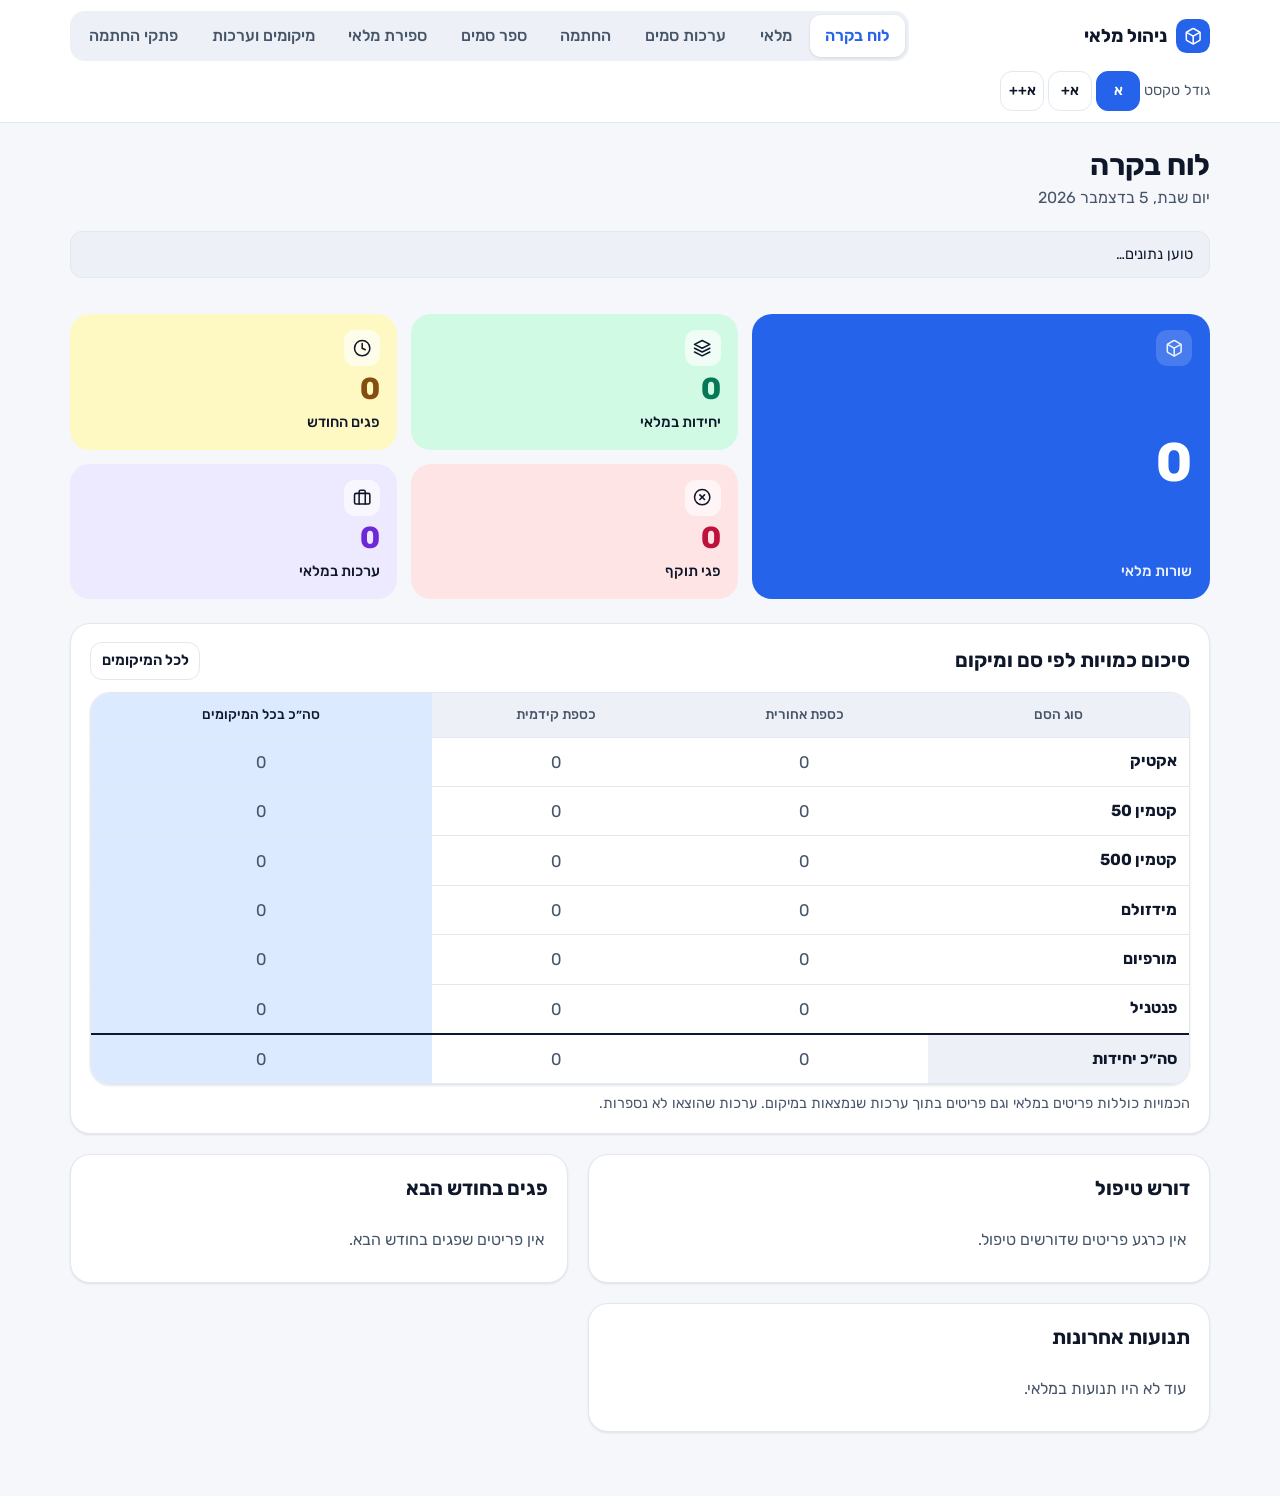
==== commit 32847f55: "Self-hosted setup, permissions, security hardening, new design, drug kits - Per-screen permissions (" ====
--- a/static/index.html
+++ b/static/index.html
@@ -5,7 +5,7 @@
 <meta name="viewport" content="width=device-width, initial-scale=1, viewport-fit=cover">
 <title>ניהול מלאי</title>
 <link rel="manifest" href="/manifest.webmanifest">
-<meta name="theme-color" content="#146C66">
+<meta name="theme-color" content="#2563EB">
 <meta name="mobile-web-app-capable" content="yes">
 <meta name="apple-mobile-web-app-capable" content="yes">
 <meta name="apple-mobile-web-app-title" content="ניהול מלאי">
@@ -15,15 +15,19 @@
 <script src="/static/shim.js"></script>
 <link rel="preconnect" href="https://fonts.googleapis.com">
 <link rel="preconnect" href="https://fonts.gstatic.com" crossorigin>
-<link href="https://fonts.googleapis.com/css2?family=IBM+Plex+Sans+Hebrew:wght@400;500;600;700&display=swap" rel="stylesheet">
+<link href="https://fonts.googleapis.com/css2?family=Rubik:wght@400;500;600;700&display=swap" rel="stylesheet">
 <style>
 :root{
-  --bg:#F2F5F4; --surface:#FFFFFF; --sunk:#E8EEEC; --ink:#10292E; --muted:#4A6066; --line:#D0DBD8;
-  --accent:#146C66; --accent-ink:#FFFFFF; --accent-soft:#DCEFEC;
-  --warn-bg:#FFF0B3; --warn-ink:#5A4300; --warn-edge:#D9A900;
-  --bad-bg:#FBDEDE; --bad-ink:#8A1212; --bad-edge:#C62828;
-  --ok-ink:#1D6A39; --ok-bg:#DDF1E3;
-  --focus:#0B5CD5;
+  /* "כחול רענן" – fresh blue, bento tiles */
+  --bg:#F5F7FB; --surface:#FFFFFF; --sunk:#EDF1F7; --ink:#0F172A; --muted:#475569; --line:#E2E8F0;
+  --accent:#2563EB; --accent-ink:#FFFFFF; --accent-soft:#DBEAFE;
+  --warn-bg:#FEF9C3; --warn-ink:#713F12; --warn-edge:#EAB308;
+  --bad-bg:#FFE4E6; --bad-ink:#9F1239; --bad-edge:#E11D48;
+  --ok-ink:#047857; --ok-bg:#D1FAE5;
+  --focus:#1D4ED8;
+  --k1:#2563EB; --k1i:#FFFFFF; --k2:#D1FAE5; --k2i:#047857; --k3:#FEF9C3; --k3i:#854D0E; --k4:#FFE4E6; --k4i:#BE123C; --k5:#EDE9FE; --k5i:#6D28D9;
+  --r:20px; --r-sm:12px; --shadow:0 1px 3px rgba(15,23,42,.06),0 1px 2px rgba(15,23,42,.04);
+  --ease-out:cubic-bezier(0.23,1,0.32,1);
   color-scheme:light;
   box-sizing:border-box;
   padding-top:env(safe-area-inset-top,0px);
@@ -32,27 +36,29 @@
 }
 @media (prefers-color-scheme:dark){
   :root:not([data-theme="light"]){
-    --bg:#0D191B; --surface:#14252A; --sunk:#0F1F23; --ink:#E5EFEE; --muted:#A5B9B7; --line:#2A4045;
-    --accent:#4DB8AD; --accent-ink:#04211F; --accent-soft:#163A38;
-    --warn-bg:#463800; --warn-ink:#FFE38A; --warn-edge:#E3B300;
-    --bad-bg:#4A1515; --bad-ink:#FFB8B8; --bad-edge:#FF6B6B;
-    --ok-ink:#8FE0A9; --ok-bg:#163A25; --focus:#7FB2FF;
+    --bg:#0B1220; --surface:#121B2D; --sunk:#0E1626; --ink:#E2E8F0; --muted:#94A3B8; --line:#22304A;
+    --accent:#60A5FA; --accent-ink:#0B1220; --accent-soft:#1B2F52;
+    --warn-bg:#3A2E05; --warn-ink:#FDE68A; --warn-edge:#EAB308;
+    --bad-bg:#3F1219; --bad-ink:#FECDD3; --bad-edge:#F43F5E;
+    --ok-ink:#86EFAC; --ok-bg:#0F3A2E; --focus:#93C5FD;
+    --k1:#1D4ED8; --k1i:#FFFFFF; --k2:#0F3A2E; --k2i:#6EE7B7; --k3:#3A2E05; --k3i:#FDE68A; --k4:#3F1219; --k4i:#FDA4AF; --k5:#2A1E4A; --k5i:#C4B5FD; --shadow:none;
     color-scheme:dark;
   }
 }
 :root[data-theme="dark"]{
-  --bg:#0D191B; --surface:#14252A; --sunk:#0F1F23; --ink:#E5EFEE; --muted:#A5B9B7; --line:#2A4045;
-  --accent:#4DB8AD; --accent-ink:#04211F; --accent-soft:#163A38;
-  --warn-bg:#463800; --warn-ink:#FFE38A; --warn-edge:#E3B300;
-  --bad-bg:#4A1515; --bad-ink:#FFB8B8; --bad-edge:#FF6B6B;
-  --ok-ink:#8FE0A9; --ok-bg:#163A25; --focus:#7FB2FF;
+  --bg:#0B1220; --surface:#121B2D; --sunk:#0E1626; --ink:#E2E8F0; --muted:#94A3B8; --line:#22304A;
+  --accent:#60A5FA; --accent-ink:#0B1220; --accent-soft:#1B2F52;
+  --warn-bg:#3A2E05; --warn-ink:#FDE68A; --warn-edge:#EAB308;
+  --bad-bg:#3F1219; --bad-ink:#FECDD3; --bad-edge:#F43F5E;
+  --ok-ink:#86EFAC; --ok-bg:#0F3A2E; --focus:#93C5FD;
+    --k1:#1D4ED8; --k1i:#FFFFFF; --k2:#0F3A2E; --k2i:#6EE7B7; --k3:#3A2E05; --k3i:#FDE68A; --k4:#3F1219; --k4i:#FDA4AF; --k5:#2A1E4A; --k5i:#C4B5FD; --shadow:none;
   color-scheme:dark;
 }
 :root.fs-1{font-size:112.5%} :root.fs-2{font-size:125%}
 *,*::before,*::after{box-sizing:inherit}
 [hidden]{display:none!important}
 html{scroll-padding-top:calc(env(safe-area-inset-top,0px) + 7rem)}
-body{margin:0;background:var(--bg);color:var(--ink);font-family:"IBM Plex Sans Hebrew","Segoe UI",Arial,sans-serif;line-height:1.55;font-size:1rem}
+body{margin:0;background:var(--bg);color:var(--ink);font-family:"Rubik","Segoe UI",Arial,sans-serif;line-height:1.55;font-size:1rem}
 body::before{content:"";position:fixed;inset:0 0 auto;height:env(safe-area-inset-top,0px);z-index:10;background:var(--surface)}
 a{color:var(--accent)}
 :focus-visible{outline:3px solid var(--focus);outline-offset:2px;border-radius:4px}
@@ -64,56 +70,89 @@
 header.top{position:sticky;top:env(safe-area-inset-top,0px);z-index:5;background:var(--surface);border-bottom:1px solid var(--line)}
 .top-in{max-width:1180px;margin:0 auto;padding:.7rem 1.25rem;display:flex;flex-wrap:wrap;align-items:center;gap:.6rem 1.5rem}
 .brand{display:flex;align-items:center;gap:.6rem;font-weight:700;font-size:1.15rem;margin-inline-end:auto}
-.brand-mark{width:2rem;height:2rem;border-radius:.5rem;background:var(--accent);color:var(--accent-ink);display:grid;place-items:center;font-size:1rem}
-nav.tabs{display:flex;gap:.25rem;order:3;width:100%;overflow-x:auto}
+.brand-mark{width:2.1rem;height:2.1rem;border-radius:.65rem;background:var(--accent);color:var(--accent-ink);display:grid;place-items:center}
+.brand-mark svg{width:1.15rem;height:1.15rem}
+nav.tabs{display:flex;gap:.2rem;order:3;width:100%;overflow-x:auto;background:var(--sunk);padding:.25rem;border-radius:.9rem}
 @media (min-width:760px){nav.tabs{order:0;width:auto}}
-nav.tabs a{display:flex;align-items:center;gap:.45rem;padding:.55rem .95rem;border-radius:.6rem;text-decoration:none;color:var(--muted);font-weight:600;white-space:nowrap;min-height:44px}
-nav.tabs a:hover{background:var(--sunk);color:var(--ink)}
-nav.tabs a[aria-current="page"]{background:var(--accent-soft);color:var(--ink);box-shadow:inset 0 -3px 0 var(--accent)}
+nav.tabs a{display:flex;align-items:center;gap:.45rem;padding:.5rem .95rem;border-radius:.7rem;text-decoration:none;color:var(--muted);font-weight:500;white-space:nowrap;min-height:42px;transition:color 150ms ease,background-color 150ms ease}
+@media (hover:hover) and (pointer:fine){nav.tabs a:not([aria-current]):hover{color:var(--ink)}}
+nav.tabs a[aria-current="page"]{background:var(--surface);color:var(--accent);font-weight:600;box-shadow:0 1px 3px rgba(15,23,42,.12)}
 .badge-n{min-width:1.45rem;height:1.45rem;padding:0 .35rem;border-radius:999px;background:var(--bad-edge);color:#fff;font-size:.8rem;display:inline-grid;place-items:center;font-weight:700}
 .fs{display:flex;align-items:center;gap:.25rem;color:var(--muted);font-size:.9rem}
-.fs button{min-width:44px;min-height:40px;border:1px solid var(--line);background:var(--surface);color:var(--ink);border-radius:.5rem;font:inherit;font-weight:700;cursor:pointer}
-.fs button[aria-pressed="true"]{background:var(--ink);color:var(--surface);border-color:var(--ink)}
+.fs button{min-width:44px;min-height:40px;border:1px solid var(--line);background:var(--surface);color:var(--ink);border-radius:var(--r-sm);font:inherit;font-weight:600;cursor:pointer;transition:transform 160ms var(--ease-out)}
+.fs button:active{transform:scale(.97)}
+.fs button[aria-pressed="true"]{background:var(--accent);color:var(--accent-ink);border-color:var(--accent)}
+/* phone: account and text size live behind a menu button; tabs scroll with edge fades */
+.menu-btn{display:none;align-items:center;gap:.4rem;min-height:44px;padding:0 .9rem;border:1px solid var(--line);background:var(--surface);color:var(--ink);border-radius:var(--r-sm);font:inherit;font-weight:600;cursor:pointer;transition:transform 160ms var(--ease-out)}
+.menu-btn:active{transform:scale(.97)}
+.menu-btn[aria-expanded="true"]{background:var(--sunk)}
+.btn.filt-btn{display:none}
+@media (max-width:759px){
+  .top-in{padding:.5rem 1rem;gap:.5rem}
+  .menu-btn{display:inline-flex}
+  header.top:not(.menu-open) .fs, header.top:not(.menu-open) .acct{display:none}
+  header.top.menu-open .fs, header.top.menu-open .acct{order:4;width:100%;padding:.25rem 0}
+  header.top.menu-open .acct{order:5;padding-bottom:.5rem}
+  nav.tabs{scrollbar-width:none;scroll-behavior:smooth}
+  nav.tabs::-webkit-scrollbar{display:none}
+  nav.tabs.more-end{-webkit-mask-image:linear-gradient(to right,transparent,#000 2.5rem);mask-image:linear-gradient(to right,transparent,#000 2.5rem)}
+  nav.tabs.more-start{-webkit-mask-image:linear-gradient(to left,transparent,#000 2.5rem);mask-image:linear-gradient(to left,transparent,#000 2.5rem)}
+  nav.tabs.more-start.more-end{-webkit-mask-image:linear-gradient(to right,transparent,#000 2.5rem,#000 calc(100% - 2.5rem),transparent);mask-image:linear-gradient(to right,transparent,#000 2.5rem,#000 calc(100% - 2.5rem),transparent)}
+  main{padding-top:1rem}
+  .toolbar{padding:.75rem;gap:.6rem}
+  .btn.filt-btn{display:inline-flex;justify-self:start}
+  .toolbar:not(.open) .adv{display:none}
+}
 
 main{max-width:1180px;margin:0 auto;padding:1.5rem 1.25rem 4rem}
-h1{font-size:1.75rem;line-height:1.25;margin:0 0 .25rem}
+h1{font-size:1.85rem;line-height:1.2;margin:0 0 .25rem;font-weight:700;letter-spacing:-.01em}
 h2{font-size:1.25rem;margin:0}
 .sub{color:var(--muted);margin:0}
 .page-head{display:flex;flex-wrap:wrap;align-items:flex-end;gap:1rem;justify-content:space-between;margin-bottom:1.25rem}
 
 /* buttons & inputs */
-.btn{display:inline-flex;align-items:center;justify-content:center;gap:.4rem;min-height:44px;padding:.5rem 1rem;border-radius:.6rem;border:1px solid var(--line);background:var(--surface);color:var(--ink);font:inherit;font-weight:600;cursor:pointer;text-decoration:none;white-space:nowrap}
-.btn:hover{background:var(--sunk)}
+.btn{display:inline-flex;align-items:center;justify-content:center;gap:.4rem;min-height:44px;padding:.5rem 1rem;border-radius:var(--r-sm);border:1px solid var(--line);background:var(--surface);color:var(--ink);font:inherit;font-weight:600;cursor:pointer;text-decoration:none;white-space:nowrap;transition:transform 160ms var(--ease-out),background-color 150ms ease,filter 150ms ease}
+.btn:active:not(:disabled){transform:scale(.97)}
+@media (hover:hover) and (pointer:fine){.btn:hover{background:var(--sunk)}}
 .btn.primary{background:var(--accent);border-color:var(--accent);color:var(--accent-ink)}
-.btn.primary:hover{filter:brightness(1.07)}
+@media (hover:hover) and (pointer:fine){.btn.primary:hover{background:var(--accent);filter:brightness(1.08)}}
 .btn.danger{color:var(--bad-ink);border-color:var(--bad-edge)}
 .btn.sm{min-height:38px;padding:.3rem .65rem;font-size:.92rem}
 .btn.in{color:var(--ok-ink)} .btn.out{color:var(--bad-ink)}
 .btn:disabled{opacity:.5;cursor:not-allowed}
 label{font-weight:600;font-size:.95rem}
-input,select,textarea{font:inherit;color:var(--ink);background:var(--surface);border:1.5px solid var(--line);border-radius:.55rem;padding:.55rem .7rem;min-height:44px;width:100%}
-input:focus,select:focus,textarea:focus{border-color:var(--accent)}
+input,select,textarea{font:inherit;color:var(--ink);background:var(--surface);border:1.5px solid var(--line);border-radius:var(--r-sm);padding:.55rem .75rem;min-height:44px;width:100%;transition:border-color 150ms ease,box-shadow 150ms ease}
+input:focus,select:focus,textarea:focus{border-color:var(--accent);box-shadow:0 0 0 3px var(--accent-soft)}
 input[readonly]{background:var(--sunk);font-weight:700}
 .field{display:flex;flex-direction:column;gap:.3rem}
 .hint{font-size:.85rem;color:var(--muted);font-weight:400}
 .err{color:var(--bad-ink);font-size:.9rem;min-height:1.2em}
 
 /* dashboard */
-.hero{display:grid;grid-template-columns:auto 1fr;gap:1.25rem;align-items:center;padding:1.5rem 1.5rem 1.4rem;background:var(--surface);border:1px solid var(--line);border-inline-start:8px solid var(--ok-ink);border-radius:.9rem;margin-bottom:1.25rem}
+.hero{display:grid;grid-template-columns:auto 1fr;gap:1.25rem;align-items:center;padding:1.5rem 1.5rem 1.4rem;background:var(--surface);border:1px solid var(--line);border-inline-start:6px solid var(--ok-ink);border-radius:var(--r);box-shadow:var(--shadow);margin-bottom:1.25rem}
 .hero.soon{border-inline-start-color:var(--warn-edge);background:linear-gradient(var(--warn-bg),var(--warn-bg)) padding-box}
 .hero.bad{border-inline-start-color:var(--bad-edge);background:var(--bad-bg)}
 .hero .big{font-size:clamp(2.6rem,7vw,4rem);font-weight:700;line-height:1}
 .hero .msg{font-size:1.3rem;font-weight:700;margin:0}
 .hero .detail{margin:.25rem 0 .6rem;color:inherit}
 .hero .actions{display:flex;gap:.5rem;flex-wrap:wrap}
-.stats{display:grid;grid-template-columns:repeat(auto-fit,minmax(150px,1fr));border:1px solid var(--line);border-radius:.9rem;background:var(--surface);margin-bottom:1.5rem;overflow:hidden}
-.stat{padding:1rem 1.2rem;border-inline-start:1px solid var(--line)}
-.stat:first-child{border-inline-start:0}
-.stat b{display:block;font-size:1.8rem;line-height:1.2}
-.stat span{color:var(--muted);font-size:.92rem}
+.stats{display:grid;grid-template-columns:1.4fr 1fr 1fr;gap:.85rem;margin-bottom:1.5rem}
+.stat{border-radius:var(--r);padding:1rem 1.1rem;display:grid;gap:.45rem;align-content:start;background:var(--surface)}
+.stat .ic{width:2.25rem;height:2.25rem;border-radius:.7rem;display:grid;place-items:center;background:rgba(255,255,255,.65)}
+.stat .ic svg{width:1.15rem;height:1.15rem}
+.stat b{display:block;font-size:1.9rem;line-height:1;font-variant-numeric:tabular-nums;font-weight:700}
+.stat span{font-size:.92rem;font-weight:500}
+.stat:nth-child(1){grid-row:span 2;background:var(--k1);color:var(--k1i);align-content:space-between}
+.stat:nth-child(1) .ic{background:rgba(255,255,255,.18)} .stat:nth-child(1) b{font-size:clamp(2.6rem,6vw,3.4rem)} .stat:nth-child(1) span{opacity:.92}
+.stat:nth-child(2){background:var(--k2);color:var(--k2i)} .stat:nth-child(3){background:var(--k3);color:var(--k3i)}
+.stat:nth-child(4){background:var(--k4);color:var(--k4i)} .stat:nth-child(5){background:var(--k5);color:var(--k5i)}
+.stat:not(:first-child) span{color:var(--ink)}
+@media (prefers-color-scheme:dark){:root:not([data-theme="light"]) .stat:not(:first-child) .ic{background:rgba(255,255,255,.08)}}
+:root[data-theme="dark"] .stat:not(:first-child) .ic{background:rgba(255,255,255,.08)}
+@media (max-width:640px){.stats{grid-template-columns:1fr 1fr;gap:.65rem}.stat:nth-child(1){grid-row:auto;grid-column:span 2;display:flex;align-items:center;gap:.8rem}.stat:nth-child(1) span{margin-inline-start:auto}.stat b{font-size:1.6rem}}
 .grid2{display:grid;grid-template-columns:1fr;gap:1.25rem}
 @media (min-width:900px){.grid2{grid-template-columns:1.25fr 1fr}}
-.panel{background:var(--surface);border:1px solid var(--line);border-radius:.9rem;padding:1.1rem 1.2rem}
+.panel{background:var(--surface);border:1px solid var(--line);border-radius:var(--r);padding:1.1rem 1.2rem;box-shadow:var(--shadow)}
 .panel h2{margin-bottom:.75rem;display:flex;align-items:center;justify-content:space-between;gap:.5rem}
 .list{list-style:none;margin:0;padding:0}
 .list li{display:flex;gap:.75rem;align-items:center;justify-content:space-between;padding:.65rem .5rem;border-top:1px solid var(--line)}
@@ -121,7 +160,7 @@
 .list .what{min-width:0}
 .list .what strong{display:block}
 .list .what small{color:var(--muted)}
-.list li.soon{background:var(--warn-bg);border-radius:.5rem} .list li.expired{background:var(--bad-bg);border-radius:.5rem}
+.list li.soon{background:var(--warn-bg);border-radius:var(--r-sm)} .list li.expired{background:var(--bad-bg);border-radius:var(--r-sm)}
 .empty{color:var(--muted);padding:.75rem .25rem;margin:0}
 .loc-sum td:first-child{font-weight:600}
 .matrix th,.matrix td{text-align:center}
@@ -133,19 +172,19 @@
 .in-kit{display:block;font-size:.78rem;font-weight:500;color:var(--muted)}
 
 /* status pill */
-.pill{display:inline-flex;align-items:center;gap:.3rem;padding:.15rem .6rem;border-radius:999px;font-size:.85rem;font-weight:700;white-space:nowrap;border:1.5px solid transparent}
+.pill{display:inline-flex;align-items:center;gap:.3rem;padding:.18rem .65rem;border-radius:999px;font-size:.84rem;font-weight:600;white-space:nowrap;border:1.5px solid transparent}
 .pill.ok{background:var(--ok-bg);color:var(--ok-ink)}
 .pill.soon{background:var(--warn-bg);color:var(--warn-ink);border-color:var(--warn-edge)}
 .pill.expired{background:var(--bad-edge);color:#fff}
 .pill.sealed{background:var(--sunk);color:var(--ink);border-color:var(--line)}
 
 /* toolbar + table */
-.toolbar{display:grid;grid-template-columns:1fr;gap:.75rem;background:var(--surface);border:1px solid var(--line);border-radius:.9rem;padding:1rem;margin-bottom:1rem}
+.toolbar{display:grid;grid-template-columns:1fr;gap:.75rem;background:var(--surface);border:1px solid var(--line);border-radius:var(--r);padding:1rem;margin-bottom:1rem;box-shadow:var(--shadow)}
 @media (min-width:760px){.toolbar{grid-template-columns:2fr 1fr 1fr 1fr}}
-.tbl-wrap{overflow-x:auto;background:var(--surface);border:1px solid var(--line);border-radius:.9rem}
+.tbl-wrap{overflow-x:auto;background:var(--surface);border:1px solid var(--line);border-radius:var(--r);box-shadow:var(--shadow)}
 table{width:100%;border-collapse:collapse;font-size:.97rem}
 th,td{padding:.7rem .75rem;text-align:start;border-bottom:1px solid var(--line);vertical-align:middle}
-th{background:var(--sunk);font-size:.88rem;color:var(--muted);font-weight:600;white-space:nowrap}
+th{background:var(--sunk);font-size:.86rem;color:var(--muted);font-weight:500;white-space:nowrap}
 tbody tr:last-child td{border-bottom:0}
 td.num{font-variant-numeric:tabular-nums;font-weight:700;font-size:1.05rem}
 td.code{font-variant-numeric:tabular-nums;direction:ltr;text-align:end;unicode-bidi:isolate}
@@ -159,15 +198,15 @@
 
 /* locations */
 .chips{display:flex;flex-wrap:wrap;gap:.5rem;margin-bottom:1.25rem}
-.chips a{padding:.45rem .9rem;border-radius:999px;border:1px solid var(--line);background:var(--surface);text-decoration:none;color:var(--ink);font-weight:600;min-height:40px;display:inline-flex;align-items:center;gap:.4rem}
-.loc{background:var(--surface);border:1px solid var(--line);border-radius:.9rem;margin-bottom:1.5rem;overflow:hidden}
+.chips a{padding:.45rem .95rem;border-radius:999px;border:1px solid var(--line);background:var(--surface);box-shadow:var(--shadow);text-decoration:none;color:var(--ink);font-weight:600;min-height:40px;display:inline-flex;align-items:center;gap:.4rem}
+.loc{background:var(--surface);border:1px solid var(--line);border-radius:var(--r);margin-bottom:1.5rem;overflow:hidden;box-shadow:var(--shadow)}
 .loc-head{display:flex;flex-wrap:wrap;align-items:center;gap:.75rem;justify-content:space-between;padding:1rem 1.2rem;border-bottom:1px solid var(--line);background:var(--sunk)}
 .loc-head h2{font-size:1.35rem}
 .loc-body{padding:1rem 1.2rem;display:grid;gap:1rem}
 .loc-body h3{margin:0;font-size:1.05rem}
-.loc .tbl-wrap{border-radius:.6rem}
+.loc .tbl-wrap{border-radius:var(--r-sm);box-shadow:none}
 .kits{display:grid;gap:1rem;grid-template-columns:repeat(auto-fill,minmax(300px,1fr))}
-.kit{border:2px dashed var(--line);border-radius:.8rem;padding:1rem;background:var(--surface);display:flex;flex-direction:column;gap:.6rem}
+.kit{border:2px dashed var(--line);border-radius:var(--r-sm);padding:1rem;background:var(--surface);display:flex;flex-direction:column;gap:.6rem}
 .kit.soon{border-color:var(--warn-edge);background:var(--warn-bg);color:var(--warn-ink)}
 .kit.expired{border-color:var(--bad-edge);background:var(--bad-bg);color:var(--bad-ink)}
 .kit-top{display:flex;justify-content:space-between;gap:.5rem;align-items:flex-start}
@@ -179,25 +218,85 @@
 .lock-note{font-size:.88rem;font-weight:600}
 
 /* dialogs */
-dialog{border:0;border-radius:1rem;padding:0;max-width:min(640px,94vw);width:100%;background:var(--surface);color:var(--ink);box-shadow:0 20px 60px rgba(0,0,0,.35)}
-dialog::backdrop{background:rgba(8,20,22,.55)}
+dialog{border:0;border-radius:var(--r);padding:0;max-width:min(640px,94vw);width:100%;background:var(--surface);color:var(--ink);box-shadow:0 20px 60px rgba(0,0,0,.35)}
+dialog::backdrop{background:rgba(15,23,42,.5)}
 dialog form{padding:1.4rem;display:grid;gap:.9rem;max-height:86vh;overflow-y:auto}
 dialog h2{font-size:1.3rem}
 .dlg-actions{display:flex;gap:.6rem;justify-content:flex-start;flex-wrap:wrap;padding-top:.4rem}
 .two{display:grid;grid-template-columns:1fr 1fr;gap:.75rem}
 .exp-pick{display:grid;grid-template-columns:1fr 1fr;gap:.5rem}
-fieldset{border:1px solid var(--line);border-radius:.7rem;padding:.8rem;margin:0;display:grid;gap:.6rem}
+fieldset{border:1px solid var(--line);border-radius:var(--r-sm);padding:.8rem;margin:0;display:grid;gap:.6rem}
 legend{font-weight:700;padding:0 .4rem}
 .kit-rows{display:grid;gap:.75rem}
 .kit-row{display:grid;grid-template-columns:1fr 1fr;gap:.5rem}
 .kit-row .wide{grid-column:1/-1}
-.cur{background:var(--sunk);border-radius:.6rem;padding:.7rem .9rem}
-
-.toast{position:fixed;bottom:calc(1rem + env(safe-area-inset-bottom,0px));inset-inline-start:50%;transform:translateX(50%);background:var(--ink);color:var(--surface);padding:.75rem 1.2rem;border-radius:.7rem;font-weight:600;z-index:60;opacity:0;pointer-events:none;transition:opacity .2s;max-width:90vw}
+.cur{background:var(--sunk);border-radius:var(--r-sm);padding:.7rem .9rem}
+
+.toast{position:fixed;bottom:calc(1rem + env(safe-area-inset-bottom,0px));inset-inline-start:50%;transform:translateX(50%);background:var(--ink);color:var(--surface);padding:.75rem 1.2rem;border-radius:var(--r-sm);font-weight:600;z-index:60;opacity:0;pointer-events:none;transition:opacity 200ms ease;max-width:90vw;box-shadow:0 8px 24px rgba(15,23,42,.18)}
 .toast.show{opacity:1}
-.notice{background:var(--sunk);border:1px solid var(--line);border-radius:.7rem;padding:.7rem 1rem;margin-bottom:1rem;font-size:.92rem}
+.notice{background:var(--sunk);border:1px solid var(--line);border-radius:var(--r-sm);padding:.7rem 1rem;margin-bottom:1rem;font-size:.92rem}
 @media (prefers-reduced-motion:reduce){*{transition:none!important}}
 @media (max-width:560px){.two{grid-template-columns:1fr}.hero{grid-template-columns:1fr}}
+
+/* drug kits (numbered boxes) */
+.bx-stats{display:grid;grid-template-columns:1.4fr 1fr 1fr;gap:.85rem;margin-bottom:1.1rem}
+.bx-stat{border-radius:var(--r);padding:1rem 1.1rem;display:grid;gap:.4rem;align-content:start;border:0;font:inherit;text-align:start;cursor:pointer;transition:transform 160ms var(--ease-out)}
+.bx-stat:active{transform:scale(.98)}
+.bx-stat b{font-size:1.9rem;line-height:1;font-variant-numeric:tabular-nums}
+.bx-stat span{font-weight:500}
+.bx-stat .ic{width:2.2rem;height:2.2rem;border-radius:.7rem;display:grid;place-items:center;background:rgba(255,255,255,.6)}
+.bx-stat .ic svg{width:1.15rem;height:1.15rem}
+.bx-stat.s-vault{grid-row:span 2;background:var(--k1);color:var(--k1i);align-content:space-between}
+.bx-stat.s-vault .ic{background:rgba(255,255,255,.18)} .bx-stat.s-vault b{font-size:clamp(2.6rem,6vw,3.4rem)}
+.bx-stat.s-signed{background:var(--k3);color:var(--k3i)} .bx-stat.s-empty{background:var(--sunk);color:var(--muted)} .bx-stat.s-all{background:var(--k5);color:var(--k5i)} .bx-stat.s-units{background:var(--k2);color:var(--k2i)}
+.bx-stat[aria-pressed="true"]{outline:3px solid var(--ink);outline-offset:2px}
+@media (prefers-color-scheme:dark){:root:not([data-theme="light"]) .bx-stat:not(.s-vault) .ic{background:rgba(255,255,255,.08)}}
+:root[data-theme="dark"] .bx-stat:not(.s-vault) .ic{background:rgba(255,255,255,.08)}
+@media (max-width:640px){.bx-stats{grid-template-columns:1fr 1fr;gap:.6rem}.bx-stat.s-vault{grid-row:auto;grid-column:span 2;display:flex;align-items:center;gap:.8rem}.bx-stat.s-vault span:last-child{margin-inline-start:auto}.bx-stat b{font-size:1.6rem}}
+.notice.warn{background:var(--warn-bg);color:var(--warn-ink);border-color:color-mix(in srgb,var(--warn-edge) 40%,transparent)}
+.notice.bad{background:var(--bad-bg);color:var(--bad-ink);border-color:color-mix(in srgb,var(--bad-edge) 35%,transparent)}
+#bxAlerts .notice{display:flex;align-items:center;gap:.75rem}
+#bxAlerts .notice span{flex:1}
+.bx-seg{display:flex;flex-wrap:wrap;gap:.2rem;background:var(--sunk);padding:.25rem;border-radius:.9rem;margin:.8rem 0}
+.bx-seg button{font:inherit;font-weight:500;border:0;background:transparent;color:var(--muted);padding:.4rem .85rem;border-radius:.7rem;cursor:pointer;min-height:38px;transition:transform 160ms var(--ease-out)}
+.bx-seg button:active{transform:scale(.97)}
+.bx-seg button[aria-pressed="true"]{background:var(--surface);color:var(--accent);font-weight:600;box-shadow:0 1px 3px rgba(15,23,42,.12)}
+.bx-seg .n{font-variant-numeric:tabular-nums;opacity:.75;margin-inline-start:.3rem}
+.bx-tools{display:grid;grid-template-columns:2fr 1fr 1fr;gap:.75rem;margin-bottom:.9rem}
+@media (max-width:640px){.bx-tools{grid-template-columns:1fr 1fr}.bx-tools .field:first-child{grid-column:1/-1}}
+.bx-grid{display:grid;grid-template-columns:repeat(auto-fill,minmax(150px,1fr));gap:.6rem}
+.bx-box{position:relative;display:grid;gap:.2rem;text-align:start;font:inherit;color:var(--ink);background:var(--surface);border:1px solid var(--line);border-radius:var(--r-sm);padding:.7rem .8rem;cursor:pointer;border-inline-start:5px solid var(--accent);transition:transform 160ms var(--ease-out),box-shadow 150ms ease}
+.bx-box:active{transform:scale(.97)}
+@media (hover:hover) and (pointer:fine){.bx-box:hover{box-shadow:0 4px 14px rgba(15,23,42,.08)}}
+.bx-box .num{font-weight:700;font-size:1.05rem;direction:ltr;text-align:end;font-variant-numeric:tabular-nums}
+.bx-box small{color:var(--muted);font-size:.8rem;line-height:1.35}
+.bx-box.signed{border-inline-start-color:var(--warn-edge)} .bx-box.empty{border-inline-start-color:var(--muted);background:var(--sunk)}
+.bx-box.exp-soon{box-shadow:inset 0 0 0 2px var(--warn-edge)} .bx-box.exp-expired{box-shadow:inset 0 0 0 2px var(--bad-edge)}
+.bx-box.sel{box-shadow:0 0 0 3px var(--accent)}
+.bx-box .tick{position:absolute;top:.5rem;inset-inline-end:.5rem;width:1.3rem;height:1.3rem;border-radius:.4rem;border:2px solid var(--line);background:var(--surface);display:grid;place-items:center;font-size:.8rem;color:transparent}
+.bx-box.sel .tick{background:var(--accent);border-color:var(--accent);color:var(--accent-ink)}
+.bx-st{display:inline-flex;align-items:center;padding:.12rem .55rem;border-radius:999px;font-size:.78rem;font-weight:600;width:fit-content}
+.bx-st.vault{background:var(--accent-soft);color:var(--accent)} .bx-st.signed{background:var(--warn-bg);color:var(--warn-ink)} .bx-st.empty{background:var(--surface);color:var(--muted);border:1px solid var(--line)}
+.bx-bar{position:fixed;bottom:calc(1rem + env(safe-area-inset-bottom,0px));inset-inline:0;margin:auto;width:min(820px,calc(100% - 2rem));background:var(--ink);color:var(--surface);border-radius:var(--r);padding:.7rem .9rem;display:flex;align-items:center;gap:.5rem;flex-wrap:wrap;z-index:20;box-shadow:0 12px 32px rgba(15,23,42,.3)}
+.bx-bar span{flex:1;font-weight:600;min-width:7rem}
+.bx-bar .bx-ghost{background:transparent;color:inherit;border-color:rgba(255,255,255,.35)}
+.bx-log{list-style:none;margin:.8rem 0 0;padding:0;display:grid;gap:.4rem;max-height:340px;overflow-y:auto}
+.bx-log li{padding:.5rem .7rem;background:var(--sunk);border-radius:var(--r-sm);font-size:.9rem;border-inline-start:4px solid var(--accent)}
+.bx-log li.box-use{border-inline-start-color:var(--bad-edge)} .bx-log li.box-return{border-inline-start-color:var(--ok-ink)}
+.bx-log li time{display:block;color:var(--muted);font-size:.78rem}
+.bx-comp{display:grid;gap:.35rem}
+.bx-comp>div{display:flex;justify-content:space-between;align-items:center;gap:.5rem;padding:.45rem .7rem;background:var(--sunk);border-radius:.6rem}
+.bx-tl{list-style:none;margin:0;padding:0;display:grid;gap:.35rem;max-height:220px;overflow-y:auto}
+.bx-tl li{font-size:.88rem;padding:.35rem .6rem;border-inline-start:3px solid var(--line)}
+.bx-tl li time{color:var(--muted);font-size:.78rem;display:block}
+.bx-use{display:grid;grid-template-columns:1fr 90px 1.3fr;gap:.5rem;align-items:center}
+.bx-use.hd{font-size:.8rem;color:var(--muted);font-weight:500}
+@media (max-width:560px){.bx-use{grid-template-columns:1fr 80px}.bx-use>:nth-child(3){grid-column:1/-1}}
+.bx-tpl{display:grid;grid-template-columns:1fr 110px;gap:.6rem;align-items:center}
+.bx-three{display:grid;grid-template-columns:1fr 1fr 1fr;gap:.6rem}
+.bx-checks{display:grid;grid-template-columns:repeat(auto-fill,minmax(92px,1fr));gap:.4rem}
+.bx-checks label{display:flex;align-items:center;gap:.4rem;padding:.35rem .5rem;background:var(--sunk);border-radius:.6rem;direction:ltr;justify-content:flex-end;font-weight:600}
+.bx-checks input{width:1.1rem;height:1.1rem;min-height:auto}
 </style>
 <style id="sg-css">
 :root{--sg-opioid:#3A9AD9;--sg-opioid-soft:#DDEEF9;--sg-benzo:#F07D1A;--sg-benzo-soft:#FDE8D5;--sg-induct:#E3C400;--sg-induct-soft:#FBF4C4}
@@ -239,6 +338,14 @@
 input[type="checkbox"]{width:1.25rem;height:1.25rem;min-height:0;accent-color:var(--accent)}
 .chk{display:inline-flex;align-items:center;gap:.4rem;font-weight:500}
 .flags{display:flex;flex-wrap:wrap;gap:.4rem 1rem;font-size:.92rem;margin-top:.4rem}
+.flags-h{width:100%;font-weight:600;font-size:.85rem;color:var(--muted)}
+.tab-lvl{display:grid;grid-template-columns:repeat(auto-fill,minmax(150px,1fr));gap:.4rem .8rem;margin-top:.4rem;font-size:.92rem}
+.tab-lvl label{display:grid;gap:.15rem}
+.tab-lvl select{padding:.3rem .4rem}
+/* הרשאת צפייה בלבד במסך: מסתירים כל פעולה שמשנה נתונים */
+body.ro main [data-act]:not([data-act="inv-csv"]):not([data-act="show-alerts"]):not([data-act="perm"]):not([data-act="req-perm"]),
+body.ro main [data-recon-all],body.ro #cStart,body.ro #cFormWrap,body.ro .rx-tabs,body.ro #rxPanelNew{display:none!important}
+body.no-sign main [data-act="sign-item"],body.no-sign main [data-act="kit-sign"],body.no-sign main [data-act="dash-sign"]{display:none!important}
 .sig{display:block;width:100%;height:170px;background:#fff;border:2px dashed var(--line);border-radius:.6rem;touch-action:none;cursor:crosshair}
 .sig-img{display:block;height:36px;max-width:110px;background:#fff;border:1px solid var(--line);border-radius:4px}
 .paper-head{display:flex;flex-wrap:wrap;gap:.5rem 2.5rem;font-size:1.25rem;font-weight:700;margin:.2rem 0 1rem}
@@ -355,17 +462,19 @@
 <a class="skip" href="#main">דילוג לתוכן</a>
 <header class="top">
   <div class="top-in">
-    <div class="brand"><span class="brand-mark" aria-hidden="true">📦</span><span>ניהול מלאי</span></div>
+    <div class="brand"><span class="brand-mark" aria-hidden="true"><svg viewBox="0 0 24 24" fill="none" stroke="currentColor" stroke-width="2" stroke-linecap="round" stroke-linejoin="round"><path d="M21 16V8a2 2 0 0 0-1-1.73l-7-4a2 2 0 0 0-2 0l-7 4A2 2 0 0 0 3 8v8a2 2 0 0 0 1 1.73l7 4a2 2 0 0 0 2 0l7-4A2 2 0 0 0 21 16z"/><polyline points="3.3 7 12 12 20.7 7"/><line x1="12" x2="12" y1="22" y2="12"/></svg></span><span>ניהול מלאי</span></div>
+    <button type="button" class="menu-btn" id="menuBtn" aria-expanded="false" aria-controls="menuArea"><span aria-hidden="true">☰</span>תפריט</button>
     <nav class="tabs" aria-label="ניווט ראשי">
       <a href="#dashboard" data-route="dashboard">לוח בקרה</a>
       <a href="#inventory" data-route="inventory">מלאי <span id="navBadge" class="badge-n" hidden></span></a>
+      <a href="#drugkits" data-route="drugkits">ערכות סמים</a>
       <a href="#sign" data-route="sign">החתמה</a>
       <a href="#ledger" data-route="ledger">ספר סמים</a>
       <a href="#count" data-route="count">ספירת מלאי</a>
       <a href="#locations" data-route="locations">מיקומים וערכות</a>
       <a href="#notes" data-route="notes" id="navNotes" hidden>פתקי החתמה</a>
     </nav>
-    <div class="fs" role="group" aria-label="גודל טקסט">
+    <div class="fs" id="menuArea" role="group" aria-label="גודל טקסט">
       <span aria-hidden="true">גודל טקסט</span>
       <button type="button" data-fs="0" aria-label="טקסט רגיל">א</button>
       <button type="button" data-fs="1" aria-label="טקסט גדול">א+</button>
@@ -462,7 +571,7 @@
 <dialog id="permDlg" aria-labelledby="permTitle">
   <form id="permForm" novalidate>
     <h2 id="permTitle">הרשאות משתמשים</h2>
-    <p class="sub">החתמה פתוחה לכל מי שיש לו גישה. לכל משתמש מאושר מסמנים אילו פעולות מותרות לו.</p>
+    <p class="sub">לכל משתמש מאושר קובעים לכל מסך: ללא גישה, צפייה בלבד או גישה מלאה. בגישה מלאה, הפעולות עצמן מוגבלות לפי הסימון בהמשך. החתמה דורשת גישה מלאה למסך "החתמה". משתמש חדש מתחיל בלי גישה לאף מסך.</p>
     <h3 style="margin:0;font-size:1rem">בקשות ממתינות</h3><div id="permPending"></div>
     <h3 style="margin:0;font-size:1rem">משתמשים מאושרים</h3><div id="permList"></div>
     <div class="dlg-actions"><button class="btn" type="button" data-close>סגירה</button></div>
@@ -510,8 +619,8 @@
 (function(){
 'use strict';
 const DEFAULT_LOCS=['כספת אחורית','כספת קידמית'];
-const COLS=['items','kits','locations','moves','catalog','batches','perms','ledger','counts','cancels','caregivers','meta','recon'];
-const S={items:{},kits:{},locations:{},moves:{},catalog:{},batches:{},perms:{},ledger:{},counts:{},cancels:{},caregivers:{},meta:{},recon:{}};
+const COLS=['items','kits','locations','moves','catalog','batches','perms','ledger','counts','cancels','caregivers','meta','recon','boxes','boxtpl'];
+const S={items:{},kits:{},locations:{},moves:{},catalog:{},batches:{},perms:{},ledger:{},counts:{},cancels:{},caregivers:{},meta:{},recon:{},boxes:{},boxtpl:{}};
 const LS_KEY='inv-data-v1', FS_KEY='inv-fs';
 let mode='loading', db=null, loadErr=false, route='dashboard';
 let user=null, me={id:null,isOwner:false}, signPrefill=null;
@@ -565,7 +674,7 @@
   const t=setTimeout(()=>{ if(pending.size){ loadErr=true; renderData(); } },10000);
   const done=c=>{ if(pending.delete(c) && !pending.size){ clearTimeout(t); mode='db'; } renderData(); };
   const onErr=c=>e=>{ if(e&&e.code==='revoked'){ toast('הגישה לנתונים הסתיימה.'); } done(c); };
-  ['items','kits','locations','catalog','batches','perms','ledger','counts','cancels','caregivers','meta','recon'].forEach(c=>{
+  ['items','kits','locations','catalog','batches','perms','ledger','counts','cancels','caregivers','meta','recon','boxes','boxtpl'].forEach(c=>{
     db.collection(c).onSnapshot(snap=>{ const o={}; snap.docs.forEach(d=>{o[d.id]=Object.assign({},d.data(),{id:d.id});}); S[c]=o; done(c); }, onErr(c));
   });
   db.collection('moves').orderBy('at','desc').limit(300).onSnapshot(snap=>{ const o={}; snap.docs.forEach(d=>{o[d.id]=Object.assign({},d.data(),{id:d.id});}); S.moves=o; done('moves'); }, onErr('moves'));
@@ -610,7 +719,7 @@
   const d=new Date().toLocaleDateString('he-IL',{weekday:'long',day:'numeric',month:'long',year:'numeric'});
   $('#main').innerHTML=`
   <div class="page-head"><div><h1>לוח בקרה</h1><p class="sub">${esc(d)}</p></div>
-  <div style="display:flex;gap:.5rem;flex-wrap:wrap"><button class="btn" data-act="add-item">+ הוספת פריט</button><button class="btn" data-act="add-kit">+ הוספת ערכה</button><button class="btn" data-act="mins">מינימום מלאי</button><button class="btn" data-act="backup">גיבוי</button></div></div>
+  <div style="display:flex;gap:.5rem;flex-wrap:wrap"><button class="btn primary" data-act="add-item">+ הוספת פריט</button><button class="btn" data-act="add-kit">+ הוספת ערכה</button><button class="btn" data-act="mins">מינימום מלאי</button><button class="btn" data-act="backup">גיבוי</button></div></div>
   <div id="notice"></div>
   <section class="rem" id="dRem" aria-live="polite"></section>
   <section id="dHero" aria-live="polite"></section>
@@ -627,22 +736,27 @@
   <div class="page-head"><div><h1>מלאי</h1><p class="sub">כל הפריטים, עם הוספה והורדה של כמויות.</p></div>
   <div style="display:flex;gap:.5rem;flex-wrap:wrap"><button class="btn" data-act="inv-csv">ייצוא ל־CSV</button><button class="btn" data-act="perm" id="permBtn" hidden>הרשאות משתמשים</button><button class="btn" data-act="req-perm" id="reqBtn" hidden>בקשת הרשאות</button><button class="btn primary" data-act="add-item">+ הוספת פריט</button></div></div>
   <div id="notice"></div>
-  <div class="toolbar" role="search">
+  <div class="toolbar" role="search" id="iTools">
     <div class="field"><label for="iq">חיפוש</label><input id="iq" type="search" placeholder="שם, מק״ט או אצווה" value="${esc(inv.q)}"></div>
-    <div class="field"><label for="ist">סטטוס</label><select id="ist">
+    <button type="button" class="btn sm filt-btn" id="iFilt" aria-expanded="false" aria-controls="iTools">סינון ומיון</button>
+    <div class="field adv"><label for="ist">סטטוס</label><select id="ist">
       <option value="all">הכל</option><option value="alert">דורש טיפול</option><option value="soon">פג החודש</option><option value="expired">פג תוקף</option><option value="ok">בתוקף</option></select></div>
-    <div class="field"><label for="iloc">מיקום</label><select id="iloc"></select></div>
-    <div class="field"><label for="isort">מיון</label><select id="isort">
+    <div class="field adv"><label for="iloc">מיקום</label><select id="iloc"></select></div>
+    <div class="field adv"><label for="isort">מיון</label><select id="isort">
       <option value="exp">לפי תאריך תפוגה</option><option value="name">לפי שם</option><option value="qty">לפי כמות</option><option value="sku">לפי מק״ט</option></select></div>
   </div>
   <p class="count-line" id="iCount" aria-live="polite"></p>
   <div class="tbl-wrap" id="iTable"></div>
   <p class="legend"><span>מקרא:</span>${PILL.soon}<span>החודש הוא חודש התפוגה</span>${PILL.expired}<span>חודש התפוגה עבר</span></p>`;
   $('#ist').value=inv.status; $('#isort').value=inv.sort;
+  // בטלפון: הסינון והמיון מוסתרים מאחורי כפתור, שמראה כמה מסננים פעילים
+  const filtLabel=()=>{ const n=(inv.status!=='all')+(!!inv.loc&&inv.loc!=='all')+(inv.sort!=='exp'); $('#iFilt').textContent='סינון ומיון'+(n===1?' (1 פעיל)':n?` (${n} פעילים)`:''); };
+  $('#iFilt').addEventListener('click',()=>{ const t=$('#iTools'); const o=t.classList.toggle('open'); $('#iFilt').setAttribute('aria-expanded',String(o)); });
+  filtLabel();
   $('#iq').addEventListener('input',e=>{inv.q=e.target.value; renderInvTable();});
-  $('#ist').addEventListener('change',e=>{inv.status=e.target.value; renderInvTable();});
-  $('#iloc').addEventListener('change',e=>{inv.loc=e.target.value; renderInvTable();});
-  $('#isort').addEventListener('change',e=>{inv.sort=e.target.value; renderInvTable();});
+  $('#ist').addEventListener('change',e=>{inv.status=e.target.value; filtLabel(); renderInvTable();});
+  $('#iloc').addEventListener('change',e=>{inv.loc=e.target.value; filtLabel(); renderInvTable();});
+  $('#isort').addEventListener('change',e=>{inv.sort=e.target.value; filtLabel(); renderInvTable();});
 }
 function shellLocations(){
   $('#main').innerHTML=`
@@ -690,6 +804,14 @@
   const meta=isKit?`ערכה${o.serial?' '+esc(o.serial):''}, ${esc(o.loc)}`:`מק״ט ${esc(o.sku)}${o.batch?', אצווה '+esc(o.batch):''}, ${esc(o.loc)}, כמות ${esc(o.qty)}`;
   return `<li class="${s}"><div class="what"><strong>${isKit?'🧰 ':''}${esc(o.name)}</strong><small>${meta}. תוקף ${fmtExp(exp)}</small></div>${PILL[s]}</li>`;
 }
+const SVG=d=>`<svg viewBox="0 0 24 24" fill="none" stroke="currentColor" stroke-width="2" stroke-linecap="round" stroke-linejoin="round">${d}</svg>`;
+const ICONS={
+  box:SVG('<path d="M21 16V8a2 2 0 0 0-1-1.73l-7-4a2 2 0 0 0-2 0l-7 4A2 2 0 0 0 3 8v8a2 2 0 0 0 1 1.73l7 4a2 2 0 0 0 2 0l7-4A2 2 0 0 0 21 16z"/><polyline points="3.3 7 12 12 20.7 7"/><line x1="12" x2="12" y1="22" y2="12"/>'),
+  layers:SVG('<polygon points="12 2 2 7 12 12 22 7 12 2"/><polyline points="2 17 12 22 22 17"/><polyline points="2 12 12 17 22 12"/>'),
+  clock:SVG('<circle cx="12" cy="12" r="10"/><polyline points="12 6 12 12 16 14"/>'),
+  x:SVG('<circle cx="12" cy="12" r="10"/><path d="m15 9-6 6"/><path d="m9 9 6 6"/>'),
+  kit:SVG('<rect width="20" height="14" x="2" y="7" rx="2"/><path d="M16 21V5a2 2 0 0 0-2-2h-4a2 2 0 0 0-2 2v16"/>')
+};
 function renderDashboard(){
   const c=counts(); const alerts=c.soon+c.expired;
   const h=$('#dHero');
@@ -703,8 +825,8 @@
       ${alerts?'<div class="actions"><button class="btn primary" data-act="show-alerts">הצגת הפריטים במלאי</button></div>':''}</div></div>`;
   }
   $('#dStats').innerHTML=[
-    [c.rows,'שורות מלאי'],[c.units,'יחידות במלאי'],[c.soon,'פגים החודש'],[c.expired,'פגי תוקף'],[c.kits,'ערכות במלאי']
-  ].map(([n,l])=>`<div class="stat"><b>${n}</b><span>${l}</span></div>`).join('');
+    [c.rows,'שורות מלאי','box'],[c.units,'יחידות במלאי','layers'],[c.soon,'פגים החודש','clock'],[c.expired,'פגי תוקף','x'],[c.kits,'ערכות במלאי','kit']
+  ].map(([n,l,ic])=>`<div class="stat"><span class="ic" aria-hidden="true">${ICONS[ic]}</span><b>${n}</b><span>${l}</span></div>`).join('');
   const att=Object.values(S.items).filter(i=>status(i.exp)!=='ok').map(i=>({o:i,k:false,e:i.exp}))
     .concat(Object.values(S.kits).filter(k=>k.status!=='issued'&&status(kitExp(k))!=='ok').map(k=>({o:k,k:true,e:kitExp(k)})))
     .sort((a,b)=>(a.e||'').localeCompare(b.e||''));
@@ -805,8 +927,10 @@
   const c=counts(); const n=c.soon+c.expired; const b=$('#navBadge');
   b.hidden=!n; b.textContent=n; b.setAttribute('aria-label',`${n} התראות תוקף`);
   updatePermButtons();
+  if(applyAccess()===false) return;
   if(route==='dashboard') renderDashboard();
   else if(route==='inventory') renderInvTable();
+  else if(route==='drugkits') renderBoxes();
   else if(route==='locations') renderLocations();
   else if(route==='sign') renderSign();
   else if(route==='ledger') renderLedger();
@@ -818,6 +942,31 @@
 const permKey=id=>'u_'+String(id).replace(/[^A-Za-z0-9_-]/g,'_');
 const PERM_FLAGS=[['receive','קבלת מלאי'],['lower','הורדה'],['edit','עריכה, מחיקה והוספה של פריטים וערכות'],['count','ספירת מלאי']];
 function canDo(f){ if(mode!=='db') return true; if(me.isOwner) return true; const p=me.id&&S.perms[permKey(me.id)]; if(!(p&&p.status==='approved'&&p.uid===me.id)) return false; return !!(p.flags||{lower:true})[f]; }
+
+/* ---------- screen access per user: none / view / full ---------- */
+const TABS=[['dashboard','לוח בקרה'],['inventory','מלאי'],['drugkits','ערכות סמים'],['sign','החתמה'],['ledger','ספר סמים'],['count','ספירת מלאי'],['locations','מיקומים וערכות']];
+const LVLS=[['none','ללא גישה'],['view','צפייה בלבד'],['full','גישה מלאה']];
+const accessReady=()=>mode==='db'&&!!me.id;
+function tabLevel(t){
+  if(mode==='local'||me.isOwner) return 'full';
+  if(!accessReady()) return 'view'; // עד שהנתונים נטענים: בלי פעולות ובלי הפניות
+  if(t==='notes') return 'none';
+  const p=S.perms[permKey(me.id)]; if(!(p&&p.status==='approved'&&p.uid===me.id)) return 'none';
+  const v=(p.tabs||{})[t]; return v==='view'||v==='full'?v:'none';
+}
+const canSee=t=>tabLevel(t)!=='none', canFull=t=>tabLevel(t)==='full';
+const firstTab=()=>{ const t=TABS.find(([k])=>canSee(k)); return t?t[0]:null; };
+function applyAccess(){
+  document.querySelectorAll('nav.tabs a[data-route]').forEach(a=>{ if(a.dataset.route!=='notes') a.hidden=!canSee(a.dataset.route); });
+  document.body.classList.toggle('ro',route!=='noaccess'&&tabLevel(route)==='view');
+  document.body.classList.toggle('no-sign',!canFull('sign'));
+  if(accessReady()&&!me.isOwner){ const ok=route==='noaccess'?!firstTab():canSee(route); if(!ok){ go(); return false; } }
+  return true;
+}
+function shellNoAccess(){
+  $('#main').innerHTML=`<div class="page-head"><div><h1>אין עדיין גישה למסכים</h1><p class="sub">בקשת ההרשאות שלך נשלחה למנהל. אחרי שהמנהל יאשר ויפתח לך מסכים, הם יופיעו כאן לבד, בלי לרענן.</p></div></div>
+  <div id="notice"></div><div class="row-act"><button class="btn primary" data-act="req-perm" id="reqBtn" hidden>בקשת הרשאות</button></div>`;
+}
 function canLower(){ return canDo('lower'); }
 function updatePermButtons(){
   const pb=$('#permBtn'), rb=$('#reqBtn'); const live=mode==='db'&&user&&me.id;
@@ -829,15 +978,19 @@
   const all=Object.values(S.perms).sort((a,b)=>(a.at||0)-(b.at||0));
   const pend=all.filter(p=>p.status==='pending'), ok=all.filter(p=>p.status==='approved');
   $('#permPending').innerHTML=pend.length?`<ul class="list perm-list">${pend.map(p=>`<li><span><strong>${esc(p.name)}</strong> <small class="hint">${new Date(p.at).toLocaleDateString('he-IL')}</small></span><span class="row-act"><button type="button" class="btn sm primary" data-perm="approve" data-id="${esc(p.id)}">אישור</button><button type="button" class="btn sm danger" data-perm="remove" data-id="${esc(p.id)}">דחייה</button></span></li>`).join('')}</ul>`:'<p class="empty">אין בקשות ממתינות.</p>';
-  $('#permList').innerHTML=ok.length?`<ul class="list perm-list">${ok.map(p=>{ const fl=p.flags||{lower:true}; return `<li style="display:block"><div style="display:flex;justify-content:space-between;align-items:center;gap:.5rem"><strong>${esc(p.name)}</strong><button type="button" class="btn sm danger" data-perm="remove" data-id="${esc(p.id)}">הסרת המשתמש</button></div><div class="flags">${PERM_FLAGS.map(([f,l])=>`<label class="chk"><input type="checkbox" data-flag="${f}" data-id="${esc(p.id)}" ${fl[f]?'checked':''}> ${l}</label>`).join('')}</div></li>`; }).join('')}</ul>`:'<p class="empty">עדיין אין משתמשים מאושרים.</p>';
+  $('#permList').innerHTML=ok.length?`<ul class="list perm-list">${ok.map(p=>{ const fl=p.flags||{lower:true}; return `<li style="display:block"><div style="display:flex;justify-content:space-between;align-items:center;gap:.5rem"><strong>${esc(p.name)}</strong><button type="button" class="btn sm danger" data-perm="remove" data-id="${esc(p.id)}">הסרת המשתמש</button></div><div class="tab-lvl"><span class="flags-h" style="grid-column:1/-1">גישה למסכים</span>${TABS.map(([t,l])=>{ const v=(p.tabs||{})[t]||'none'; return `<label>${l}<select data-tab="${t}" data-id="${esc(p.id)}" aria-label="גישה של ${esc(p.name)} למסך ${l}">${LVLS.map(([k,n])=>`<option value="${k}" ${v===k?'selected':''}>${n}</option>`).join('')}</select></label>`; }).join('')}</div><div class="flags"><span class="flags-h">פעולות מותרות (במסכים עם גישה מלאה)</span>${PERM_FLAGS.map(([f,l])=>`<label class="chk"><input type="checkbox" data-flag="${f}" data-id="${esc(p.id)}" ${fl[f]?'checked':''}> ${l}</label>`).join('')}</div></li>`; }).join('')}</ul>`:'<p class="empty">עדיין אין משתמשים מאושרים.</p>';
 }
 function openPerm(){ if(!me.isOwner) return; renderPerm(); openDlg($('#permDlg')); }
 $('#permForm').addEventListener('submit',e=>e.preventDefault());
-$('#permDlg').addEventListener('change',async e=>{ const c=e.target.closest('[data-flag]'); if(!c) return; const p=S.perms[c.dataset.id]; if(!p) return;
+$('#permDlg').addEventListener('change',async e=>{
+  const s=e.target.closest('[data-tab]');
+  if(s){ const p=S.perms[s.dataset.id]; if(!p) return; const tb=Object.assign({},p.tabs||{},{[s.dataset.tab]:s.value});
+    if(await put('perms',Object.assign({},p,{tabs:tb}))) toast('הגישה למסך עודכנה'); return; }
+  const c=e.target.closest('[data-flag]'); if(!c) return; const p=S.perms[c.dataset.id]; if(!p) return;
   const fl=Object.assign({},p.flags||{lower:true},{[c.dataset.flag]:c.checked}); if(await put('perms',Object.assign({},p,{flags:fl}))) toast('ההרשאות עודכנו'); });
 $('#permDlg').addEventListener('click',async e=>{
   const b=e.target.closest('[data-perm]'); if(!b) return; const p=S.perms[b.dataset.id]; if(!p) return;
-  if(b.dataset.perm==='approve'){ if(await put('perms',Object.assign({},p,{status:'approved',decidedAt:Date.now(),flags:p.flags||{receive:true,count:true,lower:false,edit:false}}))) toast(`${p.name} אושר. סמנו אילו פעולות מותרות לו.`); }
+  if(b.dataset.perm==='approve'){ if(await put('perms',Object.assign({},p,{status:'approved',decidedAt:Date.now(),flags:p.flags||{receive:true,count:true,lower:false,edit:false},tabs:Object.fromEntries(TABS.map(([t])=>[t,'none']))}))) toast(`${p.name} אושר. עכשיו קבעו לאילו מסכים יש לו גישה.`); }
   else if(await del('perms',p.id)) toast('ההרשאה הוסרה');
   setTimeout(renderPerm,300);
 });
@@ -893,6 +1046,7 @@
 }
 const cssId=n=>Array.from(n).map(c=>c.charCodeAt(0).toString(36)).join('-');
 function setRxTab(){
+  if(!canFull('sign')) rxTab='month'; // צפייה בלבד: רק הפירוט החודשי
   const m=rxTab==='month';
   $('#rxTabNew').setAttribute('aria-selected',String(!m)); $('#rxTabMonth').setAttribute('aria-selected',String(m));
   $('#rxPanelNew').hidden=m; $('#rxPanelMonth').hidden=!m;
@@ -1087,8 +1241,8 @@
 });
 
 /* ---------- stock helpers + ledger ---------- */
-function kitStockOf(name){ return Object.values(S.kits).filter(k=>k.status!=='issued').reduce((t,k)=>t+(k.contents||[]).filter(c=>c.name===name).reduce((a,c)=>a+(+c.qty||0),0),0); }
-function kitStockExcl(name,kid){ return Object.values(S.kits).filter(k=>k.id!==kid&&k.status!=='issued').reduce((t,k)=>t+(k.contents||[]).filter(c=>c.name===name).reduce((a,c)=>a+(+c.qty||0),0),0); }
+function kitStockOf(name){ return Object.values(S.kits).filter(k=>k.status!=='issued').reduce((t,k)=>t+(k.contents||[]).filter(c=>c.name===name).reduce((a,c)=>a+(+c.qty||0),0),0)+boxStockOf(name); }
+function kitStockExcl(name,kid){ return Object.values(S.kits).filter(k=>k.id!==kid&&k.status!=='issued').reduce((t,k)=>t+(k.contents||[]).filter(c=>c.name===name).reduce((a,c)=>a+(+c.qty||0),0),0)+boxStockOf(name); }
 function kitTotals(k){ const t={}; if(k&&k.status!=='issued') (k.contents||[]).forEach(c=>{ t[c.name]=(t[c.name]||0)+(+c.qty||0); }); return t; }
 function balAfter(o){ return Object.values(S.items).filter(i=>i.name===o.name&&i.id!==o.id).reduce((t,i)=>t+(+i.qty||0),0)+(+o.qty||0); }
 function skuOf(name){ const it=Object.values(S.items).find(i=>i.name===name&&i.sku); if(it) return it.sku; const d=DRUGS.find(x=>x[0]===name); if(d) return d[1]; const c=Object.values(S.catalog).find(x=>x.name===name); return c?c.sku:''; }
@@ -1219,9 +1373,11 @@
   if(dr===null||dr>=14) out.push(`<div class="notice"><span>הדוח הדו־שבועי של ספר הסמים מוכן להפקה.</span><a class="btn sm" href="#ledger">לספר הסמים</a></div>`);
   const low=lowStock(); if(low.length) out.push(`<div class="notice bad"><span><strong>מלאי נמוך:</strong> ${low.map(x=>`${esc(x.name)} ב${esc(x.loc)} (${x.have}, מינימום ${x.min})`).join(', ')}</span></div>`);
   const rc=unreconciled(); if(rc.length) out.push(`<div class="notice bad"><span><strong>${rc.length} פתקי החתמה לא ירדו מהמלאי.</strong> ${rc.slice(0,5).map(n=>`${esc((n.date||'').split('-').reverse().join('/'))} ${esc(n.name)} (${esc((n.items||[]).map(it=>(it.drug==='other'?it.name:rxHe(it.drug))+' '+it.qty).join(', '))})`).join('; ')}. עדכנו את המלאי ידנית ואז סמנו כטופל.</span><button class="btn sm" type="button" data-recon-all>סימון כטופל</button></div>`);
+  if(canSee('drugkits')){ const bs=Object.values(S.boxes), em=bs.filter(b=>b.status==='empty').length, lg=bs.filter(b=>b.status==='signed'&&bxDays(b.since)>=14).length;
+    if(em||lg) out.push(`<div class="notice"><span><strong>ערכות סמים:</strong> ${[em?em+' קופסאות ריקות ממתינות למילוי':'',lg?lg+' קופסאות חתומות יותר משבועיים':''].filter(Boolean).join(', ')}.</span><a class="btn sm" href="#drugkits">לערכות סמים</a></div>`); }
   el.innerHTML=out.join('');
 }
-document.addEventListener('click',async e=>{ if(!e.target.closest('[data-recon-all]')) return; for(const n of unreconciled()) await put('recon',{id:'r'+n.ts,ts:n.ts,at:Date.now()}); toast('הפתקים סומנו כטופלו'); renderReminders(); });
+document.addEventListener('click',async e=>{ if(!e.target.closest('[data-recon-all]')) return; if(!canFull('dashboard')) return toast('יש לך הרשאת צפייה בלבד במסך הזה.'); for(const n of unreconciled()) await put('recon',{id:'r'+n.ts,ts:n.ts,at:Date.now()}); toast('הפתקים סומנו כטופלו'); renderReminders(); });
 
 /* ---------- minimum stock ---------- */
 function openMins(){
@@ -1235,7 +1391,7 @@
 /* ---------- backup / export ---------- */
 async function doBackup(){
   const data={exportedAt:new Date().toISOString()};
-  ['items','kits','locations','catalog','batches','ledger','counts','cancels','caregivers','meta','moves'].forEach(c=>{ data[c]=Object.values(S[c]); });
+  ['items','kits','locations','catalog','batches','ledger','counts','cancels','caregivers','meta','moves','boxes','boxtpl'].forEach(c=>{ data[c]=Object.values(S[c]||{}); });
   if(await saveFile(`גיבוי-מלאי-${new Date().toISOString().slice(0,10)}.json`,JSON.stringify(data,null,1),'application/json')) toast('הגיבוי נשמר');
 }
 async function exportInvCsv(){
@@ -1245,7 +1401,7 @@
 
 /* ---------- ספר סמים (נספח ב׳) ---------- */
 let lgDrug='', lgPeriod='14';
-const TYPE_HE={receive:'קבלת מלאי',out:'הורדה',sign:'החתמה','kit-sign':'החתמה מערכה',cancel:'זיכוי פתק',count:'ספירת מלאי',adjust:'התאמה לספירה',kit:'ערכות'};
+const TYPE_HE={'box-fill':'מילוי קופסת סמים','box-use':'שימוש מקופסת סמים','box-return':'החזרה מקופסה למלאי','box-open':'רישום קופסאות קיימות',receive:'קבלת מלאי',out:'הורדה',sign:'החתמה','kit-sign':'החתמה מערכה',cancel:'זיכוי פתק',count:'ספירת מלאי',adjust:'התאמה לספירה',kit:'ערכות'};
 function ledgerNames(){ const ord=n=>{ const x=DRUGS.findIndex(d=>d[0]===n); return x<0?99:x; };
   return [...new Set(DRUGS.map(d=>d[0]).concat(Object.values(S.items).map(i=>i.name),Object.values(S.ledger).map(l=>l.name)).filter(Boolean))].sort((a,b)=>ord(a)-ord(b)||a.localeCompare(b,'he')); }
 function ledgerRows(name,p){ return Object.values(S.ledger).filter(l=>(!name||l.name===name)&&inPeriod(l.at,p)).sort((a,b)=>a.at-b.at); }
@@ -1284,7 +1440,7 @@
   const rows=ledgerRows('', '14').sort((a,b)=>a.name.localeCompare(b.name,'he')||a.at-b.at);
   const sum=ledgerNames().map(n=>[n,skuOf(n),stockOf(n),kitStockOf(n)]);
   const data=[['דוח דו־שבועי, ספר סמים',fmtDT(Date.now())],[],['סיכום'],['שם פריט','מק״ט','יתרה כעת','בערכות']].concat(sum,[[],['תנועות ב־14 הימים האחרונים'],['שם פריט','מק״ט'].concat(LG_HEAD)],rows.map(l=>[l.name,l.sku||''].concat(lgRow(l))));
-  if(await saveFile(`דוח-דו-שבועי-${new Date().toISOString().slice(0,10)}.csv`,csv(data),'text/csv')){ setMeta({lastReport:Date.now()}); toast('הדוח הדו־שבועי נשמר'); }
+  if(await saveFile(`דוח-דו-שבועי-${new Date().toISOString().slice(0,10)}.csv`,csv(data),'text/csv')){ if(canFull('ledger')) setMeta({lastReport:Date.now()}); toast('הדוח הדו־שבועי נשמר'); }
 }
 
 /* ---------- ספירת מלאי ---------- */
@@ -1309,7 +1465,7 @@
   $('#cTable').addEventListener('change',e=>{ const k=e.target.dataset.kitok; if(k&&cnt) cnt.kits[k]=e.target.checked; });
   $('#cSave').addEventListener('click',saveCount);
   $('#cCancel').addEventListener('click',()=>{ cnt=null; renderCount(); });
-  $('#cStatus').addEventListener('click',e=>{ if(!e.target.closest('#cStart')) return; if(!canDo('count')) return toast('אין לך הרשאה לספירת מלאי.');
+  $('#cStatus').addEventListener('click',e=>{ if(!e.target.closest('#cStart')) return; if(!canFull('count')||!canDo('count')) return toast('אין לך הרשאה לספירת מלאי.');
     cnt={vals:{},kits:{}}; renderCount(); $('#cName').value=myName; $('#cNotes').value=''; $('#cAdjust').checked=false; $('#cErr').textContent='';
     setTimeout(()=>{ cPad.reset(); const f=$('#cTable input'); if(f) f.focus(); },60); });
 }
@@ -1363,15 +1519,35 @@
 /* ---------- routing ---------- */
 function go(){
   const h=(location.hash||'').slice(1);
-  const r=['dashboard','inventory','locations','notes','sign','ledger','count'].includes(h)?h:(h.startsWith('loc-')?'locations':'dashboard');
+  let r=['dashboard','inventory','drugkits','locations','notes','sign','ledger','count','noaccess'].includes(h)?h:(h.startsWith('loc-')?'locations':'dashboard');
+  // מסך שאין למשתמש גישה אליו: עוברים למסך הראשון שמותר, או לעמוד "אין גישה"
+  if(accessReady()&&!me.isOwner){ if(r==='noaccess'?firstTab():!canSee(r)){ r=firstTab()||'noaccess'; history.replaceState(null,'','#'+r); } }
+  else if(r==='noaccess') r='dashboard';
   const changed=r!==route||!$('#main').children.length; route=r;
-  document.querySelectorAll('nav.tabs a').forEach(a=>{ if(a.dataset.route===r) a.setAttribute('aria-current','page'); else a.removeAttribute('aria-current'); });
-  if(changed){ ({dashboard:shellDashboard,inventory:shellInventory,locations:shellLocations,notes:shellNotes,sign:shellSign,ledger:shellLedger,count:shellCount})[r](); renderData(); }
+  document.querySelectorAll('nav.tabs a').forEach(a=>{ if(a.dataset.route===r){ a.setAttribute('aria-current','page'); revealTab(a); } else a.removeAttribute('aria-current'); });
+  closeMenu();
+  if(changed){ ({dashboard:shellDashboard,inventory:shellInventory,drugkits:shellDrugkits,locations:shellLocations,notes:shellNotes,sign:shellSign,ledger:shellLedger,count:shellCount,noaccess:shellNoAccess})[r](); renderData(); }
+  else applyAccess();
   if(r==='sign'&&signPrefill) applyPrefill();
   if(h.startsWith('loc-')){ const el=document.getElementById(h); if(el){ el.scrollIntoView(); el.focus({preventScroll:true}); } }
-  document.title=({dashboard:'לוח בקרה',inventory:'מלאי',locations:'מיקומים וערכות',notes:'פתקי החתמה',sign:'החתמה',ledger:'ספר סמים',count:'ספירת מלאי'})[r]+' | ניהול מלאי';
+  document.title=({dashboard:'לוח בקרה',inventory:'מלאי',drugkits:'ערכות סמים',locations:'מיקומים וערכות',notes:'פתקי החתמה',sign:'החתמה',ledger:'ספר סמים',count:'ספירת מלאי',noaccess:'אין גישה'})[r]+' | ניהול מלאי';
 }
 window.addEventListener('hashchange',go);
+
+/* ---------- phone header: menu button + scrollable tabs ---------- */
+const navTabs=document.querySelector('nav.tabs');
+function tabFades(){ // RTL: scrollLeft is 0 at the start (right) and negative toward the end (left)
+  const max=navTabs.scrollWidth-navTabs.clientWidth, pos=Math.abs(navTabs.scrollLeft);
+  navTabs.classList.toggle('more-start',max>2&&pos>2); navTabs.classList.toggle('more-end',max>2&&pos<max-2); }
+function revealTab(a){ if(navTabs.scrollWidth<=navTabs.clientWidth) return;
+  const n=navTabs.getBoundingClientRect(), r=a.getBoundingClientRect();
+  if(r.left<n.left+24) navTabs.scrollLeft-=n.left+40-r.left; else if(r.right>n.right-24) navTabs.scrollLeft+=r.right-n.right+40; }
+navTabs.addEventListener('scroll',tabFades,{passive:true});
+window.addEventListener('resize',tabFades); new MutationObserver(tabFades).observe(navTabs,{subtree:true,attributes:true,attributeFilter:['hidden']});
+setTimeout(tabFades,0);
+function closeMenu(){ const h=document.querySelector('header.top'); if(!h.classList.contains('menu-open')) return; h.classList.remove('menu-open'); $('#menuBtn').setAttribute('aria-expanded','false'); }
+$('#menuBtn').addEventListener('click',()=>{ const h=document.querySelector('header.top'); const o=h.classList.toggle('menu-open'); $('#menuBtn').setAttribute('aria-expanded',String(o)); });
+document.addEventListener('keydown',e=>{ if(e.key==='Escape') closeMenu(); });
 
 /* ---------- drug picker ---------- */
 const DRUGS=[['אקטיק','960190270'],['קטמין 50','960003235'],['קטמין 500','960003233'],['מידזולם','960006275'],['מורפיום','960003470'],['פנטניל','960002024']];
@@ -1590,6 +1766,264 @@
   });
 }
 
+/* ---------- ערכות סמים: קופסאות ממוספרות (בכספת / חתומה / ריקה) ---------- */
+const BOX_DEF_TPL={'קטמין 50':2,'קטמין 500':1,'אקטיק':2,'מידזולם':3,'מורפיום':3};
+const BOX_ST={vault:'בכספת',signed:'חתומה',empty:'ריקה'};
+const bx={f:'all',q:'',ser:'',loc:'',multi:false,sel:new Set()};
+const boxList=()=>Object.values(S.boxes);
+const boxSort=a=>a.sort((x,y)=>String(x.series).localeCompare(String(y.series))||(x.n||0)-(y.n||0));
+function boxTpl(series){ const t=S.boxtpl[series]||S.boxtpl.SA; return Object.assign({},(t&&t.items)||BOX_DEF_TPL); }
+function boxQty(b,name){ return b.status==='empty'?0:(b.contents||[]).filter(c=>c.name===name).reduce((a,c)=>a+(+c.qty||0),0); }
+function boxStockOf(name,excl){ return boxList().filter(b=>b.id!==excl).reduce((t,b)=>t+boxQty(b,name),0); }
+function boxExp(b){ if(b.status==='empty') return ''; const e=(b.contents||[]).map(c=>c.exp).filter(Boolean).sort(); return e[0]||''; }
+function boxDrugs(){ const s=new Set(Object.keys(BOX_DEF_TPL)); Object.values(S.boxtpl).forEach(t=>Object.keys(t.items||{}).forEach(n=>s.add(n))); return [...s]; }
+const bxDays=t=>Math.floor((Date.now()-(t||Date.now()))/864e5);
+const bxText=o=>Object.entries(o).filter(([,q])=>q>0).map(([d,q])=>`${d} ${q}`).join(', ')||'כלום';
+function bxPick(name,qty){ const out=[]; let left=qty;
+  Object.values(S.items).filter(i=>i.name===name&&(+i.qty||0)>0&&status(i.exp)!=='expired')
+    .sort((a,b)=>(a.exp||'9999').localeCompare(b.exp||'9999')).forEach(i=>{ if(left<=0) return; const q=Math.min(left,+i.qty); out.push({i,q}); left-=q; });
+  return {out,short:left}; }
+async function bxSave(b,text){ b.history=(b.history||[]).concat({at:Date.now(),text,by:myName||''}).slice(-60); b.updatedAt=Date.now(); return put('boxes',clean(b)); }
+const bxCan=()=>canFull('drugkits');
+
+function shellDrugkits(){
+  $('#main').innerHTML=`
+  <div class="page-head"><div><h1>ערכות סמים</h1><p class="sub">קופסאות סגורות וממוספרות. כל קופסה מלאה בכספת, חתומה אצל רופא, או ריקה.</p></div>
+  <div class="bx-acts" id="bxActs" style="display:flex;gap:.5rem;flex-wrap:wrap">
+    <button class="btn primary" type="button" data-bx="multi" id="bxMulti">בחירת כמה קופסאות</button>
+    <button class="btn" type="button" data-bx="fillall">מילוי כל הריקות</button>
+    <button class="btn" type="button" data-bx="count">ספירת קופסאות בכספת</button>
+    <button class="btn" type="button" data-bx="add">+ הוספת קופסאות</button>
+    <button class="btn" type="button" data-bx="tpl">תבנית</button></div></div>
+  <div id="notice"></div>
+  <div class="bx-stats" id="bxStats"></div>
+  <div id="bxAlerts"></div>
+  <section class="panel" aria-labelledby="bxH" style="margin-bottom:1rem">
+    <h2 id="bxH">כל הקופסאות</h2>
+    <div class="bx-seg" role="group" aria-label="סינון לפי מצב" id="bxSeg"></div>
+    <div class="bx-tools">
+      <div class="field"><label for="bxQ">חיפוש מספר קופסה או הערה</label><input id="bxQ" type="search" placeholder="למשל SA17" autocomplete="off" value="${esc(bx.q)}"></div>
+      <div class="field"><label for="bxSer">סדרה</label><select id="bxSer"></select></div>
+      <div class="field"><label for="bxLoc">מיקום</label><select id="bxLoc"></select></div>
+    </div>
+    <div class="bx-grid" id="bxGrid"></div>
+  </section>
+  <section class="panel" aria-labelledby="bxUH" style="margin-bottom:1rem">
+    <h2 id="bxUH">איפה נמצאים הסמים</h2>
+    <div class="tbl-wrap" style="box-shadow:none"><table><thead><tr><th scope="col">סם</th><th scope="col">מלאי חופשי</th><th scope="col">בקופסאות בכספת</th><th scope="col">בקופסאות חתומות</th><th scope="col">סה״כ בקופסאות</th><th scope="col">סה״כ הכל</th></tr></thead><tbody id="bxUnits"></tbody></table></div>
+    <p class="hint" style="margin:.6rem 0 0">"סה״כ בקופסאות" מופיע בספר הסמים בעמודה "מלאי בערכות / תרמילים".</p>
+  </section>
+  <section class="panel" aria-labelledby="bxLH"><h2 id="bxLH">תנועות קופסאות בספר הסמים</h2><ul class="bx-log" id="bxLog"></ul></section>
+  <div class="bx-bar" id="bxBar" hidden role="region" aria-label="פעולות על קופסאות שנבחרו">
+    <span id="bxBarN"></span>
+    <button class="btn sm" type="button" data-bulk="sign">יצאו חתומות</button>
+    <button class="btn sm" type="button" data-bulk="sealed">חזרו סגורות</button>
+    <button class="btn sm primary" type="button" data-bulk="fill">מילוי</button>
+    <button class="btn sm" type="button" data-bulk="loc">העברת מיקום</button>
+    <button class="btn sm bx-ghost" type="button" data-bulk="clear">ביטול</button>
+  </div>`;
+  $('#bxQ').addEventListener('input',e=>{ bx.q=e.target.value; renderBoxes(); });
+  $('#bxSer').addEventListener('change',e=>{ bx.ser=e.target.value; renderBoxes(); });
+  $('#bxLoc').addEventListener('change',e=>{ bx.loc=e.target.value; renderBoxes(); });
+}
+function renderBoxes(){
+  if(!$('#bxGrid')) return;
+  const all=boxList(), c={vault:0,signed:0,empty:0}; all.forEach(b=>c[b.status]=(c[b.status]||0)+1);
+  const can=bxCan(); $('#bxActs').hidden=!can;
+  if(!can&&bx.multi){ bx.multi=false; bx.sel.clear(); }
+  const units=all.reduce((t,b)=>t+(b.status==='empty'?0:(b.contents||[]).reduce((a,x)=>a+(+x.qty||0),0)),0);
+  const tile=(f,cls,ic,n,l)=>`<button type="button" class="bx-stat ${cls}" data-bxf="${f}" ${['vault','signed','empty'].includes(f)&&bx.f===f?'aria-pressed="true"':''}><span class="ic" aria-hidden="true">${ICONS[ic]}</span><b>${n}</b><span>${l}</span></button>`;
+  $('#bxStats').innerHTML=tile('vault','s-vault','box',c.vault,'בכספת, מלאות')+tile('signed','s-signed','clock',c.signed,'חתומות (יצאו)')+tile('empty','s-empty','x',c.empty,'ריקות')+tile('all','s-all','kit',all.length,'סה״כ קופסאות')+tile('all','s-units','layers',units,'יחידות סם בקופסאות');
+  const long=all.filter(b=>b.status==='signed'&&bxDays(b.since)>=14);
+  const expd=all.filter(b=>b.status!=='empty'&&status(boxExp(b))!=='ok');
+  $('#bxAlerts').innerHTML=(long.length?`<div class="notice warn"><span><strong>${long.length} קופסאות חתומות יותר משבועיים:</strong> ${long.map(b=>`${esc(b.id)}${b.to?' ('+esc(b.to)+')':''}, ${bxDays(b.since)} ימים`).join(' · ')}</span></div>`:'')
+    +(expd.length?`<div class="notice bad"><span><strong>${expd.length} קופסאות עם סם שפג תוקפו או פג החודש:</strong> ${expd.map(b=>`${esc(b.id)} (${fmtExp(boxExp(b))})`).join(' · ')}</span></div>`:'')
+    +(c.empty?`<div class="notice"><span><strong>${c.empty} קופסאות ריקות</strong> ממתינות למילוי.</span>${can?'<button class="btn sm" type="button" data-bx="fillall">מילוי עכשיו</button>':''}</div>`:'');
+  $('#bxSeg').innerHTML=[['all','הכל',all.length],['vault','בכספת',c.vault],['signed','חתומות',c.signed],['empty','ריקות',c.empty]].map(([f,l,n])=>`<button type="button" data-bxf="${f}" aria-pressed="${bx.f===f}">${l}<span class="n">${n}</span></button>`).join('');
+  const sers=[...new Set(all.map(b=>b.series))].sort(); $('#bxSer').innerHTML='<option value="">כל הסדרות</option>'+sers.map(s=>`<option ${s===bx.ser?'selected':''}>${esc(s)}</option>`).join('');
+  $('#bxLoc').innerHTML='<option value="">כל המיקומים</option>'+allLocs().map(l=>`<option value="${esc(l)}" ${l===bx.loc?'selected':''}>${esc(l)}</option>`).join('');
+  const q=bx.q.trim().toLowerCase();
+  const list=boxSort(all.filter(b=>(bx.f==='all'||b.status===bx.f)&&(!bx.ser||b.series===bx.ser)&&(!bx.loc||b.loc===bx.loc)&&(!q||b.id.toLowerCase().includes(q)||(b.to||'').toLowerCase().includes(q))));
+  $('#bxGrid').innerHTML=list.length?list.map(b=>{ const e=boxExp(b), st=status(e);
+    const sub=b.status==='signed'?(b.to?esc(b.to)+' · ':'')+(bxDays(b.since)?bxDays(b.since)+' ימים':'היום'):b.status==='empty'?'ממתינה למילוי':(e?'תוקף קרוב: '+fmtExp(e).slice(3):'תוקף לא נרשם');
+    return `<button type="button" class="bx-box ${b.status}${bx.sel.has(b.id)?' sel':''}${b.status!=='empty'&&st!=='ok'?' exp-'+st:''}" data-box="${esc(b.id)}" ${bx.multi?`aria-pressed="${bx.sel.has(b.id)}"`:''}>${bx.multi?'<span class="tick" aria-hidden="true">✓</span>':''}<span class="num">${esc(b.id)}</span><span class="bx-st ${b.status}">${BOX_ST[b.status]}</span><small>${esc(b.loc||'')}<br>${sub}</small></button>`; }).join(''):'<p class="empty">'+(all.length?'אין קופסאות שמתאימות לחיפוש.':'עוד אין קופסאות. לוחצים "הוספת קופסאות" כדי להתחיל.')+'</p>';
+  $('#bxUnits').innerHTML=boxDrugs().map(d=>{ let v=0,s=0; all.forEach(b=>{ const q=boxQty(b,d); if(b.status==='vault') v+=q; else if(b.status==='signed') s+=q; }); const f=stockOf(d);
+    return `<tr><th scope="row" style="background:none;color:var(--ink);font-weight:600">${esc(d)}</th><td class="num">${f}</td><td class="num">${v}</td><td class="num">${s}</td><td class="num" style="background:var(--accent-soft)">${v+s}</td><td class="num">${f+v+s}</td></tr>`; }).join('');
+  const lg=Object.values(S.ledger).filter(l=>String(l.type).startsWith('box-')).sort((a,b)=>b.at-a.at).slice(0,40);
+  $('#bxLog').innerHTML=lg.length?lg.map(l=>`<li class="${l.type}"><time>${fmtDT(l.at)}</time>${esc(TYPE_HE[l.type]||l.type)}: ${esc(l.name)} ${l.inQty?'+'+l.inQty:''}${l.outQty?'−'+l.outQty:''}${l.batch?' · אצווה '+esc(l.batch):''}${l.note?' · '+esc(l.note):''}</li>`).join(''):'<li>עוד אין תנועות.</li>';
+  $('#bxBar').hidden=!(bx.multi&&bx.sel.size); $('#bxBarN').textContent=`${bx.sel.size} נבחרו`; $('#bxMulti').textContent=bx.multi?'סיום בחירה':'בחירת כמה קופסאות';
+}
+
+/* ---------- details ---------- */
+function bxOpen(id){
+  const b=S.boxes[id]; if(!b) return; const can=bxCan(), t=boxTpl(b.series);
+  const comp=b.status==='empty'?Object.keys(t).map(d=>`<div><span>${esc(d)}</span><strong>0 / ${t[d]}</strong></div>`).join('')
+    :(b.contents||[]).map(x=>`<div><span>${esc(x.name)} <span class="hint">${x.batch?'אצווה '+esc(x.batch)+' · ':''}${x.exp?'תוקף '+fmtExp(x.exp).slice(3):'תוקף לא נרשם'}</span></span><span>${x.exp&&status(x.exp)!=='ok'?PILL[status(x.exp)]+' ':''}<strong>${x.qty}</strong></span></div>`).join('');
+  const acts=!can?'':b.status==='vault'?`<button class="btn" type="button" data-bxa="sign" data-id="${esc(id)}">יצאה חתומה</button><button class="btn" type="button" data-bxa="edit" data-id="${esc(id)}">עריכת מיקום ותוקף</button>`
+    :b.status==='signed'?`<button class="btn primary" type="button" data-bxa="sealed" data-id="${esc(id)}">חזרה סגורה</button><button class="btn" type="button" data-bxa="opened" data-id="${esc(id)}">חזרה פתוחה</button><button class="btn" type="button" data-bxa="edit" data-id="${esc(id)}">עריכת מיקום ותוקף</button>`
+    :`<button class="btn primary" type="button" data-bxa="fill" data-id="${esc(id)}">מילוי מהמלאי</button><button class="btn" type="button" data-bxa="edit" data-id="${esc(id)}">עריכת מיקום</button>${canDo('edit')?`<button class="btn danger" type="button" data-bxa="del" data-id="${esc(id)}">מחיקת הקופסה</button>`:''}`;
+  openGen('קופסה '+b.id,`<p class="sub" style="margin:0"><span class="bx-st ${b.status}">${BOX_ST[b.status]}</span> ${esc(b.loc||'')}${b.status==='signed'?` · יצאה ${b.to?'('+esc(b.to)+') ':''}ב־${fmtDT(b.since)}`:''}</p>
+    <div><h3 style="margin:0 0 .4rem;font-size:1rem">תכולה</h3><div class="bx-comp">${comp}</div></div>
+    <div><h3 style="margin:0 0 .4rem;font-size:1rem">היסטוריה</h3><ul class="bx-tl">${(b.history||[]).slice().reverse().map(h=>`<li><time>${fmtDT(h.at)}${h.by?' · '+esc(h.by):''}</time>${esc(h.text)}</li>`).join('')}</ul></div>
+    ${acts?`<div class="dlg-actions">${acts}</div>`:''}`,'',null);
+}
+
+/* ---------- sign out (the signature itself stays on paper) ---------- */
+function bxSign(ids){
+  openGen(ids.length===1?'הוצאת קופסה '+ids[0]:`הוצאת ${ids.length} קופסאות`,`<p class="sub" style="margin:0">החתימה עצמה נעשית על הנייר. כאן רק מסמנים שהקופסה יצאה.</p>
+    <div class="field"><label for="bxTo">ליד מי / מספר טופס (לא חובה)</label><input id="bxTo" autocomplete="off" placeholder="למשל: ד״ר כהן, טופס 1234"></div>`,'יצאה חתומה',async()=>{
+    const to=$('#bxTo').value.trim(), t=Date.now();
+    for(const id of ids){ const b=Object.assign({},S.boxes[id]); if(b.status!=='vault') continue; b.status='signed'; b.to=to; b.since=t; await bxSave(b,'יצאה חתומה'+(to?' · '+to:'')); }
+    log('box-sign',{name:'קופסאות '+ids.join(', ')},ids.length,to); bx.sel.clear(); toast(ids.length===1?`קופסה ${ids[0]} יצאה`:`${ids.length} קופסאות יצאו`); renderBoxes(); return true; });
+}
+async function bxSealed(ids){
+  for(const id of ids){ const b=Object.assign({},S.boxes[id]); if(b.status!=='signed') continue; b.status='vault'; b.to=''; b.since=null; await bxSave(b,'חזרה סגורה לכספת'); }
+  bx.sel.clear(); toast(ids.length===1?`קופסה ${ids[0]} חזרה לכספת`:`${ids.length} קופסאות חזרו לכספת`); renderBoxes();
+}
+
+/* ---------- returned opened: used leaves, the rest goes back to free stock, box becomes empty ---------- */
+function bxOpened(id){
+  const b=S.boxes[id], by={}; (b.contents||[]).forEach(x=>{ (by[x.name]=by[x.name]||[]).push(x); });
+  const rows=Object.entries(by).map(([d,ls])=>{ const tot=ls.reduce((a,x)=>a+(+x.qty||0),0); const noBatch=ls.some(x=>!x.batch);
+    const tgt=noBatch?`<select data-bxt="${esc(d)}" aria-label="לאן מחזירים ${esc(d)}"><option value="">פריט חדש ב${esc(b.loc||'')}</option>${Object.values(S.items).filter(i=>i.name===d).map(i=>`<option value="${esc(i.id)}">${esc(i.loc)} · ${i.batch?'אצווה '+esc(i.batch):'ללא אצווה'} · ${fmtExp(i.exp)}</option>`).join('')}</select>`:`<span class="hint">חוזר לאצווה ${ls.map(x=>esc(x.batch)).join(', ')}</span>`;
+    return `<div class="bx-use"><label for="bu-${esc(d)}">${esc(d)} <span class="hint">(בקופסה ${tot})</span></label><input id="bu-${esc(d)}" data-bxu="${esc(d)}" data-max="${tot}" type="number" min="0" max="${tot}" value="0" inputmode="numeric">${tgt}</div>`; }).join('');
+  openGen(`קופסה ${id} חזרה פתוחה`,`<p class="sub" style="margin:0">מסמנים כמה נוצל. מה שלא נוצל חוזר למלאי החופשי, והקופסה הופכת לריקה. כך אין אף פעם קופסה חלקית.</p>
+    <div class="bx-use hd"><span>סם</span><span>נוצל</span><span>מה שלא נוצל חוזר אל</span></div>${rows}
+    <div class="field"><label for="bxNote">הערה (לא חובה)</label><input id="bxNote" autocomplete="off"></div>`,'רישום והפיכה לריקה',async err=>{
+    const used={}; let any=false;
+    for(const i of document.querySelectorAll('#genBody [data-bxu]')){ const q=parseInt(i.value,10)||0, mx=+i.dataset.max; if(q<0||q>mx){ err(`${i.dataset.bxu}: אפשר בין 0 ל־${mx}.`); return false; } used[i.dataset.bxu]=q; if(q) any=true; }
+    if(!any){ err('לא סומן שימוש. אם הקופסה חזרה סגורה, בחרו "חזרה סגורה".'); return false; }
+    const note=$('#bxNote').value.trim(), cur=S.boxes[id], tgt={};
+    document.querySelectorAll('#genBody [data-bxt]').forEach(s=>tgt[s.dataset.bxt]=s.value);
+    const kb={}; boxDrugs().concat(Object.keys(used)).forEach(d=>kb[d]=kitStockOf(d));
+    // usage: what was used leaves the kits stock
+    for(const [d,q] of Object.entries(used)){ if(!q) continue; kb[d]-=q;
+      await ledgerAdd({name:d,type:'box-use',outQty:q,balance:stockOf(d),kitBalance:kb[d],voucher:'',loc:cur.loc,note:`שימוש מקופסה ${id}${cur.to?' ('+cur.to+')':''}${note?' · '+note:''}`}); }
+    // what was not used goes back to the free stock (earliest expiry is assumed used first)
+    for(const [d,ls0] of Object.entries((cur.contents||[]).reduce((m,x)=>{ (m[x.name]=m[x.name]||[]).push(x); return m; },{}))){
+      let u=used[d]||0; const ls=ls0.slice().sort((a,b)=>(a.exp||'9999').localeCompare(b.exp||'9999'));
+      for(const x of ls){ const take=Math.min(u,+x.qty||0); u-=take; const r=(+x.qty||0)-take; if(r<=0) continue;
+        let it=tgt[d]?S.items[tgt[d]]:(x.batch?(Object.values(S.items).find(i=>i.name===d&&i.batch===x.batch&&i.loc===cur.loc)||Object.values(S.items).find(i=>i.name===d&&i.batch===x.batch))
+          :Object.values(S.items).find(i=>i.name===d&&!i.batch&&(i.exp||'')===(x.exp||'')&&i.loc===cur.loc));
+        const o=it?Object.assign({},it,{qty:(+it.qty||0)+r,updatedAt:Date.now()}):{id:uid('i'),name:d,sku:x.sku||skuOf(d),batch:x.batch||'',qty:r,loc:cur.loc||DEFAULT_LOCS[0],exp:x.exp||'',createdAt:Date.now(),updatedAt:Date.now()};
+        if(!(await put('items',o))) return false;
+        kb[d]-=r; await ledgerAdd({name:d,sku:o.sku,itemId:o.id,batch:o.batch||'',exp:o.exp||'',loc:o.loc,type:'box-return',inQty:r,balance:stockOf(d),kitBalance:kb[d],voucher:'',note:`הוחזר מקופסה ${id}`}); } }
+    const b=Object.assign({},cur,{status:'empty',contents:[],to:'',since:null});
+    await bxSave(b,`חזרה פתוחה: נוצל ${bxText(used)}. השאר הוחזר למלאי, והקופסה ריקה${note?' · '+note:''}`);
+    toast(`השימוש נרשם. קופסה ${id} ריקה וממתינה למילוי`); renderBoxes(); return true; });
+}
+
+/* ---------- fill empty boxes from the free stock (earliest expiry first) ---------- */
+function bxNeed(ids){ const n={}; ids.forEach(id=>{ const t=boxTpl(S.boxes[id].series); Object.entries(t).forEach(([d,q])=>n[d]=(n[d]||0)+q); }); return n; }
+function bxFill(ids){
+  ids=ids.filter(id=>S.boxes[id]&&S.boxes[id].status==='empty'); if(!ids.length) return toast('אין קופסאות ריקות למילוי.');
+  const need=bxNeed(ids);
+  const rows=Object.entries(need).map(([d,q])=>{ const p=bxPick(d,q); return `<tr><td>${esc(d)}</td><td class="num">${q}</td><td>${p.short?`<strong style="color:var(--bad-ink)">חסר במלאי ${p.short}</strong>`:p.out.map(x=>`${esc(x.i.batch||'ללא אצווה')} · ${esc(x.i.loc)} · ${fmtExp(x.i.exp).slice(3)} (${x.q})`).join('<br>')}</td></tr>`; }).join('');
+  openGen(ids.length===1?`מילוי קופסה ${ids[0]}`:`מילוי ${ids.length} קופסאות`,`<p class="sub" style="margin:0">כל קופסה מתמלאת לגמרי לפי התבנית. המערכת בוחרת את האצוות עם התוקף הקרוב ביותר (בלי פגי תוקף) ומורידה אותן מהמלאי החופשי.</p>
+    <div class="tbl-wrap" style="box-shadow:none"><table><thead><tr><th scope="col">סם</th><th scope="col">נדרש</th><th scope="col">יירד מ</th></tr></thead><tbody>${rows}</tbody></table></div>`,'מילוי והחזרה לכספת',async err=>{
+    const nd=bxNeed(ids); const sh=Object.entries(nd).find(([d,q])=>bxPick(d,q).short); if(sh){ err(`אין מספיק ${sh[0]} בתוקף במלאי החופשי. אפשר למלא פחות קופסאות.`); return false; }
+    for(const id of ids){ const cur=S.boxes[id], t=boxTpl(cur.series), contents=[];
+      for(const [d,q] of Object.entries(t)){ const p=bxPick(d,q); const fb0=stockOf(d), kb0=kitStockOf(d); let fb=fb0, kb=kb0;
+        for(const x of p.out){ const o=Object.assign({},x.i,{qty:(+x.i.qty||0)-x.q,updatedAt:Date.now()}); if(!(await put('items',o))) return false;
+          contents.push({name:d,sku:x.i.sku||skuOf(d),qty:x.q,batch:x.i.batch||'',exp:x.i.exp||''}); fb-=x.q; kb+=x.q;
+          await ledgerAdd({name:d,sku:o.sku,itemId:o.id,batch:o.batch||'',exp:o.exp||'',loc:o.loc,type:'box-fill',outQty:x.q,balance:fb,kitBalance:kb,voucher:'',note:`מילוי קופסה ${id}`}); } }
+      await bxSave(Object.assign({},cur,{status:'vault',contents}),'מולאה מהמלאי החופשי וחזרה לכספת'); }
+    bx.sel.clear(); toast(ids.length===1?`קופסה ${ids[0]} מולאה וחזרה לכספת`:`${ids.length} קופסאות מולאו וחזרו לכספת`); renderBoxes(); return true; });
+}
+
+/* ---------- edit location + batch/expiry of each drug ---------- */
+function bxEdit(id){
+  const b=S.boxes[id]; const lines=b.status==='empty'?[]:(b.contents||[]);
+  openGen('עריכת קופסה '+id,`<div class="field"><label for="bxEL">מיקום</label><select id="bxEL">${allLocs().map(l=>`<option value="${esc(l)}" ${l===b.loc?'selected':''}>${esc(l)}</option>`).join('')}</select></div>
+    ${lines.map((x,k)=>`<fieldset><legend>${esc(x.name)} · ${x.qty} יח׳</legend><div class="two"><div class="field"><label for="bxB${k}">אצווה</label><input id="bxB${k}" value="${esc(x.batch||'')}" list="batchList" autocomplete="off"></div>
+      <div class="field"><span style="font-weight:600" id="bxE${k}l">תוקף</span><div class="exp-pick" role="group" aria-labelledby="bxE${k}l" id="bxE${k}"></div></div></div></fieldset>`).join('')}
+    ${lines.length?'<p class="hint" style="margin:0">אם רושמים אצווה מוכרת, התוקף שלה ממולא לבד.</p>':''}`,'שמירה',async err=>{
+    const o=Object.assign({},S.boxes[id]); o.loc=$('#bxEL').value;
+    o.contents=lines.map((x,k)=>Object.assign({},x,{batch:$('#bxB'+k).value.trim(),exp:readExp('bxE'+k)||''}));
+    await bxSave(o,'עודכנו מיקום ותוקף'); toast('הקופסה עודכנה'); renderBoxes(); return true; });
+  lines.forEach((x,k)=>{ expPicker($('#bxE'+k),x.exp||'','bxE'+k); const inp=$('#bxB'+k); inp.addEventListener('change',()=>{ const kb=findBatch(inp.value); if(kb&&kb.name===x.name) setExp('bxE'+k,kb.exp); }); });
+}
+function bxMove(ids){
+  openGen(`העברת ${ids.length} קופסאות`,`<div class="field"><label for="bxML">מיקום חדש</label><select id="bxML">${allLocs().map(l=>`<option value="${esc(l)}">${esc(l)}</option>`).join('')}</select></div>`,'העברה',async()=>{
+    const l=$('#bxML').value; for(const id of ids){ const b=Object.assign({},S.boxes[id]); if(b.loc===l) continue; b.loc=l; await bxSave(b,'הועברה ל'+l); }
+    bx.sel.clear(); toast('הקופסאות הועברו'); renderBoxes(); return true; });
+}
+
+/* ---------- count boxes in the vaults ---------- */
+function bxCount(){
+  const v=boxSort(boxList().filter(b=>b.status==='vault'));
+  openGen('ספירת קופסאות בכספת',`<p class="sub" style="margin:0">מסמנים כל קופסה שנמצאת פיזית במקומה. בסוף מוצגות הקופסאות שלא נמצאו.</p>
+    <div style="display:flex;gap:.5rem;flex-wrap:wrap"><button class="btn sm" type="button" id="bxCA">סימון הכל</button><button class="btn sm" type="button" id="bxCN">ניקוי</button></div>
+    ${allLocs().filter(l=>v.some(b=>b.loc===l)).map(l=>`<fieldset><legend>${esc(l)}</legend><div class="bx-checks">${v.filter(b=>b.loc===l).map(b=>`<label><input type="checkbox" data-bxc="${esc(b.id)}"> ${esc(b.id)}</label>`).join('')}</div></fieldset>`).join('')||'<p class="empty">אין קופסאות בכספת.</p>'}`,'סיום הספירה',async()=>{
+    const all=[...document.querySelectorAll('#genBody [data-bxc]')]; const miss=all.filter(i=>!i.checked).map(i=>i.dataset.bxc);
+    await log('box-count',{name:'ספירת קופסאות'},all.length-miss.length,miss.length?'חסרות: '+miss.join(', '):'כל הקופסאות נמצאו');
+    toast(miss.length?`חסרות ${miss.length} קופסאות: ${miss.slice(0,8).join(', ')}${miss.length>8?'...':''}`:`כל ${all.length} הקופסאות נמצאו`); return true; });
+  $('#bxCA').addEventListener('click',()=>document.querySelectorAll('#genBody [data-bxc]').forEach(i=>i.checked=true));
+  $('#bxCN').addEventListener('click',()=>document.querySelectorAll('#genBody [data-bxc]').forEach(i=>i.checked=false));
+}
+
+/* ---------- add boxes ---------- */
+function bxAdd(){
+  const sa=boxList().filter(b=>b.series==='SA').map(b=>b.n||0); const nx=Math.max(0,...sa)+1; const t=boxTpl('SA');
+  openGen('הוספת קופסאות',`<div class="bx-three"><div class="field"><label for="bxAS">סדרה</label><input id="bxAS" dir="ltr" value="SA" autocomplete="off"></div>
+    <div class="field"><label for="bxAF">ממספר</label><input id="bxAF" type="number" min="1" inputmode="numeric" value="${nx}"></div>
+    <div class="field"><label for="bxAT">עד מספר</label><input id="bxAT" type="number" min="1" inputmode="numeric" value="${nx}"></div></div>
+    <div class="field"><label for="bxAL">מיקום</label><select id="bxAL">${allLocs().map(l=>`<option value="${esc(l)}">${esc(l)}</option>`).join('')}</select></div>
+    <div class="field"><label for="bxAM">במה הקופסאות מתחילות</label><select id="bxAM"><option value="empty">ריקות (ממלאים אחר כך מהמלאי)</option><option value="fill">מלאות: למלא עכשיו מהמלאי החופשי</option><option value="built">מלאות כבר עכשיו (הכנסה ראשונה, בלי להוריד מהמלאי)</option></select></div>
+    <div id="bxABuilt" hidden><p class="hint" style="margin:0 0 .4rem">תוקף לכל סם (לא חובה). הוא יירשם בכל הקופסאות האלה, ואפשר לשנות אחר כך לכל קופסה.</p>
+      ${Object.keys(t).map((d,k)=>`<div class="field" style="margin-bottom:.5rem"><span style="font-weight:600" id="bxAE${k}l">${esc(d)} · ${t[d]} יח׳</span><div class="exp-pick" role="group" aria-labelledby="bxAE${k}l" id="bxAE${k}"></div></div>`).join('')}</div>
+    <p class="hint" id="bxAP" style="margin:0"></p>`,'הוספה',async err=>{
+    const s=$('#bxAS').value.trim().toUpperCase(), a=+$('#bxAF').value, z=+$('#bxAT').value, m=$('#bxAM').value, loc=$('#bxAL').value;
+    if(!/^[A-Z]{1,6}$/.test(s)){ err('סדרה: אותיות באנגלית בלבד, למשל SA.'); return false; }
+    if(!(a>=1&&z>=a)){ err('טווח מספרים לא תקין.'); return false; }
+    if(z-a>299){ err('אפשר להוסיף עד 300 קופסאות בפעם אחת.'); return false; }
+    const ex=[]; for(let i=a;i<=z;i++) if(S.boxes[s+i]) ex.push(s+i); if(ex.length){ err('כבר קיימות: '+ex.slice(0,6).join(', ')+(ex.length>6?'...':'')); return false; }
+    const tt=boxTpl(s); if(!S.boxtpl[s]) await put('boxtpl',{id:s,items:tt,updatedAt:Date.now()});
+    if(m==='fill'){ const n=z-a+1; const sh=Object.entries(tt).find(([d,q])=>bxPick(d,q*n).short); if(sh){ err(`אין מספיק ${sh[0]} בתוקף במלאי החופשי (צריך ${sh[1]*n}). אפשר להוסיף אותן ריקות.`); return false; } }
+    const exps=Object.keys(tt).map((d,k)=>m==='built'?readExp('bxAE'+k):'');
+    for(let i=a;i<=z;i++){ const b={id:s+i,series:s,n:i,loc,status:m==='built'?'vault':'empty',to:'',since:null,createdAt:Date.now(),
+        contents:m==='built'?Object.keys(tt).map((d,k)=>({name:d,sku:skuOf(d),qty:tt[d],batch:'',exp:exps[k]||''})):[]};
+      if(!(await bxSave(b,m==='built'?'נרשמה במערכת: מלאה בכספת':'נוספה ריקה'))) return false; }
+    const ids=[]; for(let i=a;i<=z;i++) ids.push(s+i);
+    if(m==='built'){ const n=ids.length; for(const [d,q] of Object.entries(tt)) await ledgerAdd({name:d,type:'box-open',balance:stockOf(d),kitBalance:kitStockOf(d),voucher:'',loc,note:`רישום ראשוני של ${n} קופסאות ${s}${a}–${s}${z} שכבר מלאות (${q*n} יח׳, בלי הורדה מהמלאי)`}); }
+    toast(`נוספו ${ids.length} קופסאות`); renderBoxes(); if(m==='fill') setTimeout(()=>bxFill(ids),250); return true; });
+  const upd=()=>{ const m=$('#bxAM').value, n=(+$('#bxAT').value)-(+$('#bxAF').value)+1; $('#bxABuilt').hidden=m!=='built';
+    $('#bxAP').textContent=n>0?`ייווספו ${n} קופסאות. `+({empty:'הן יתחילו ריקות.',built:'הן יירשמו כמלאות, בלי להוריד מהמלאי.',fill:'אחרי ההוספה ייפתח חלון המילוי מהמלאי.'})[m]:''; };
+  Object.keys(t).forEach((d,k)=>expPicker($('#bxAE'+k),'','bxAE'+k));
+  ['bxAM','bxAF','bxAT'].forEach(i=>{ $('#'+i).addEventListener('input',upd); $('#'+i).addEventListener('change',upd); }); upd();
+}
+
+/* ---------- template per series (applies to boxes filled from now on) ---------- */
+function bxTplEdit(){
+  const sers=[...new Set(['SA'].concat(boxList().map(b=>b.series),Object.keys(S.boxtpl)))].sort();
+  const names=[...new Set(boxDrugs().concat(DRUGS.map(d=>d[0])))];
+  const rows=s=>{ const t=boxTpl(s); return names.map((d,k)=>`<div class="bx-tpl"><label for="bxTq${k}">${esc(d)}</label><input id="bxTq${k}" data-bxq="${esc(d)}" type="number" min="0" inputmode="numeric" value="${t[d]||0}"></div>`).join(''); };
+  openGen('תבנית קופסה',`<p class="sub" style="margin:0">ממה מורכבת קופסה מלאה. שינוי חל על קופסאות שימולאו מעכשיו והלאה. קופסאות מלאות לא משתנות.</p>
+    <div class="field"><label for="bxTS">סדרה</label><select id="bxTS">${sers.map(s=>`<option>${esc(s)}</option>`).join('')}</select></div><div id="bxTR" style="display:grid;gap:.4rem">${rows(sers[0])}</div>`,'שמירה',async err=>{
+    const s=$('#bxTS').value, items={}; document.querySelectorAll('#genBody [data-bxq]').forEach(i=>{ const q=parseInt(i.value,10)||0; if(q>0) items[i.dataset.bxq]=q; });
+    if(!Object.keys(items).length){ err('קופסה צריכה לפחות סם אחד.'); return false; }
+    if(await put('boxtpl',{id:s,items,updatedAt:Date.now()})){ toast(`תבנית ${s} נשמרה`); renderBoxes(); return true; } return false; });
+  $('#bxTS').addEventListener('change',e=>{ $('#bxTR').innerHTML=rows(e.target.value); });
+}
+async function bxDelete(id){
+  const b=S.boxes[id]; if(!b||b.status!=='empty') return toast('אפשר למחוק רק קופסה ריקה.');
+  if(await confirmDlg('מחיקת קופסה',`למחוק את הקופסה ${id}? אפשר למחוק רק קופסה ריקה, ואי אפשר לבטל.`,'מחיקה')){ if(await del('boxes',id)){ log('box-delete',{name:'קופסה '+id},0,''); toast('הקופסה נמחקה'); renderBoxes(); } }
+}
+
+/* ---------- clicks ---------- */
+document.addEventListener('click',e=>{
+  if(route!=='drugkits') return;
+  const f=e.target.closest('[data-bxf]'); if(f){ bx.f=(f.classList.contains('bx-stat')&&bx.f===f.dataset.bxf)?'all':f.dataset.bxf; renderBoxes(); return; }
+  const card=e.target.closest('[data-box]'); if(card){ const id=card.dataset.box; if(bx.multi){ bx.sel.has(id)?bx.sel.delete(id):bx.sel.add(id); renderBoxes(); } else bxOpen(id); return; }
+  const t=e.target.closest('[data-bx],[data-bxa],[data-bulk]'); if(!t) return;
+  if(!bxCan()) return toast('יש לך הרשאת צפייה בלבד במסך הזה.');
+  if(t.dataset.bx){ ({multi:()=>{ bx.multi=!bx.multi; bx.sel.clear(); renderBoxes(); },fillall:()=>bxFill(boxSort(boxList().filter(b=>b.status==='empty')).map(b=>b.id)),count:bxCount,add:bxAdd,tpl:bxTplEdit})[t.dataset.bx](); return; }
+  if(t.dataset.bxa){ const id=t.dataset.id; $('#genDlg').close(); ({sign:()=>bxSign([id]),sealed:()=>bxSealed([id]),opened:()=>bxOpened(id),fill:()=>bxFill([id]),edit:()=>bxEdit(id),del:()=>bxDelete(id)})[t.dataset.bxa](); return; }
+  const ids=[...bx.sel], pick=st=>ids.filter(id=>S.boxes[id]&&S.boxes[id].status===st);
+  ({sign:()=>{ const v=pick('vault'); v.length?bxSign(v):toast('אף קופסה שנבחרה לא נמצאת בכספת.'); },sealed:()=>{ const v=pick('signed'); v.length?bxSealed(v):toast('אף קופסה שנבחרה לא חתומה.'); },
+    fill:()=>{ const v=pick('empty'); v.length?bxFill(v):toast('אף קופסה שנבחרה לא ריקה.'); },loc:()=>bxMove(ids),clear:()=>{ bx.sel.clear(); renderBoxes(); }})[t.dataset.bulk]();
+});
+
 /* ---------- actions ---------- */
 document.addEventListener('click',async e=>{
   const j=e.target.closest('[data-jump]');
@@ -1597,7 +2031,10 @@
   const b=e.target.closest('[data-act]'); if(!b) return;
   const id=b.dataset.id, a=b.dataset.act;
   const NEED={'add-item':'edit','edit-item':'edit','del-item':'edit','add-kit':'edit','edit-kit':'edit','dup-kit':'edit','del-kit':'edit','issue-kit':'edit','return-kit':'edit','add-loc':'edit','del-loc':'edit','qty-in':'receive','qty-out':'lower','mins':'edit','backup':'edit'};
-  if(NEED[a]&&!canDo(NEED[a])){ toast('אין לך הרשאה לפעולה הזו. אפשר לבקש הרשאות בעמוד המלאי.'); return; }
+  const SIGN_ACTS=['sign-item','kit-sign','dash-sign'], VIEW_OK=['inv-csv','show-alerts','perm','req-perm'];
+  if(SIGN_ACTS.includes(a)&&!canFull('sign')){ toast('אין לך הרשאה להחתמה.'); return; }
+  if(!SIGN_ACTS.includes(a)&&!VIEW_OK.includes(a)&&!canFull(route)){ toast('יש לך הרשאת צפייה בלבד במסך הזה.'); return; }
+  if(NEED[a]&&!canDo(NEED[a])){ toast('אין לך הרשאה לפעולה הזו. פנו למנהל המערכת.'); return; }
   if(a==='kit-sign') return openKitSign(id);
   if(a==='mins') return openMins();
   if(a==='backup') return doBackup();
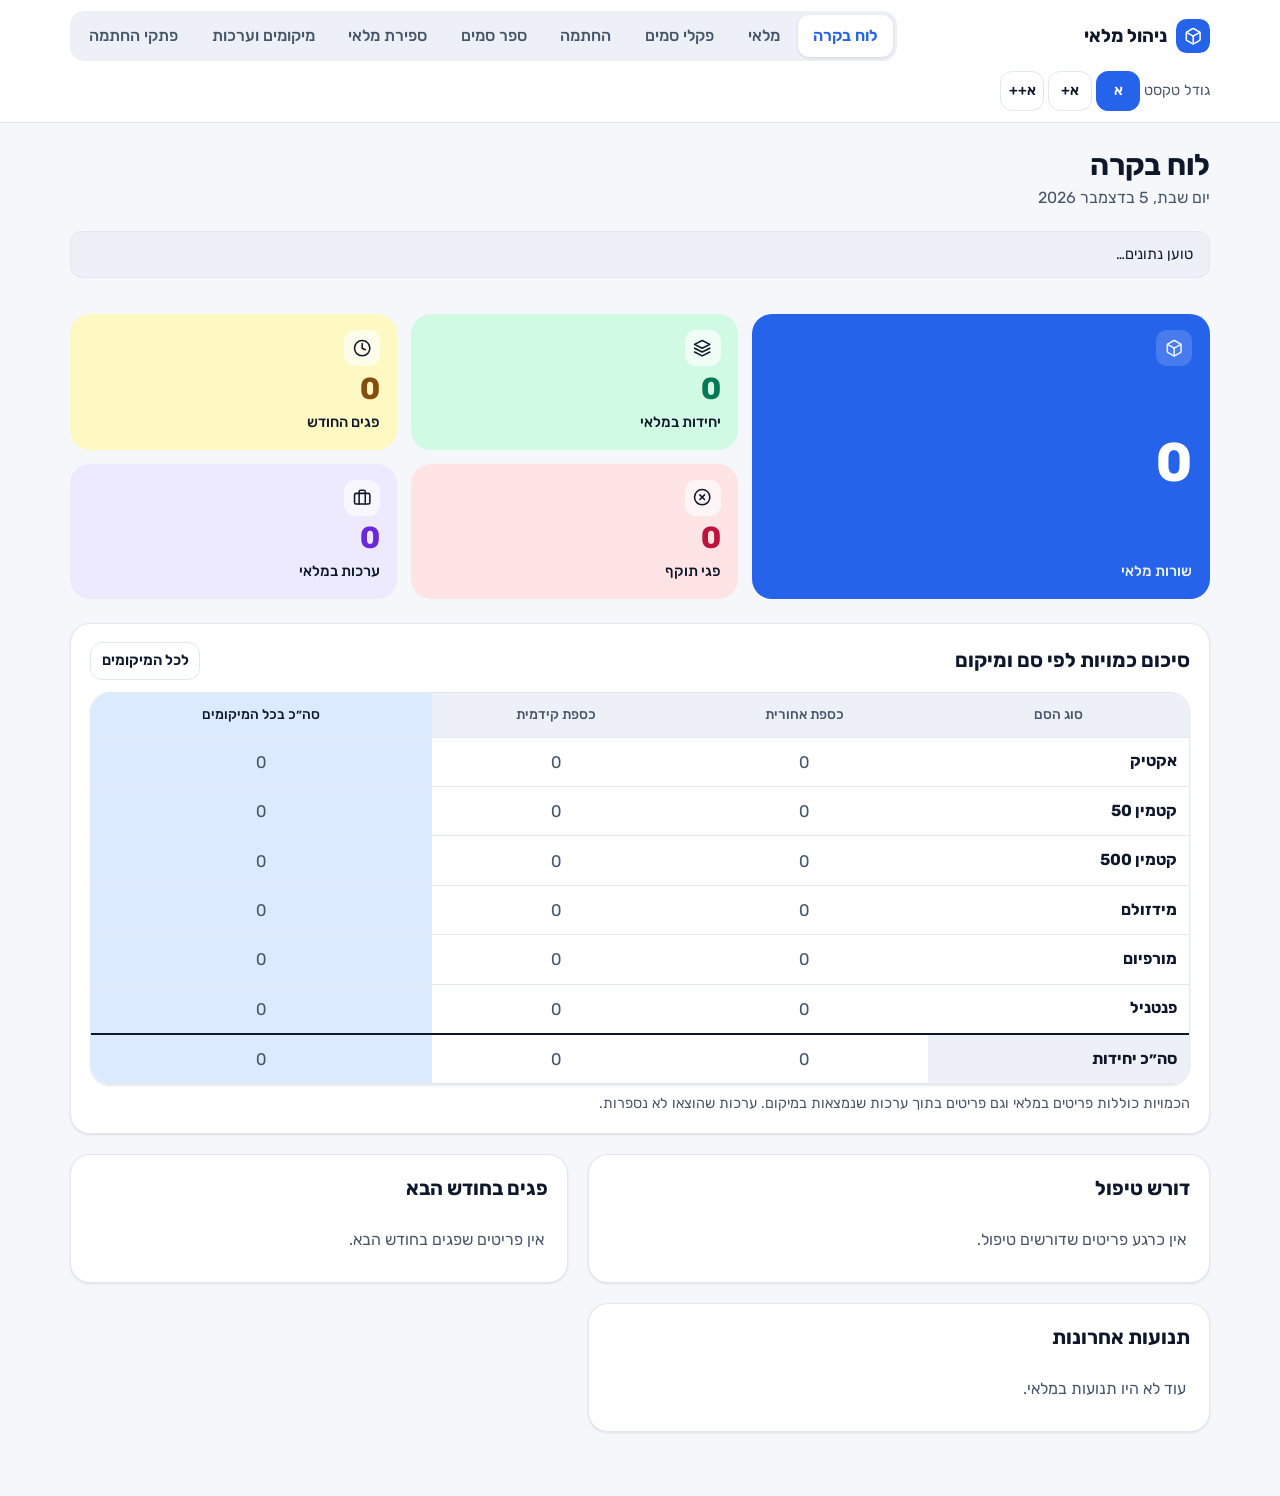
==== commit e0eb1191: "Split app into files, local assets, server-side ledger integrity, audit log, tests - index.html spli" ====
--- a/static/index.html
+++ b/static/index.html
@@ -13,450 +13,9 @@
 <link rel="apple-touch-icon" href="/static/icons/apple-touch-icon.png">
 <link rel="icon" type="image/png" href="/static/icons/icon-192.png">
 <script src="/static/shim.js"></script>
-<link rel="preconnect" href="https://fonts.googleapis.com">
-<link rel="preconnect" href="https://fonts.gstatic.com" crossorigin>
-<link href="https://fonts.googleapis.com/css2?family=Rubik:wght@400;500;600;700&display=swap" rel="stylesheet">
-<style>
-:root{
-  /* "כחול רענן" – fresh blue, bento tiles */
-  --bg:#F5F7FB; --surface:#FFFFFF; --sunk:#EDF1F7; --ink:#0F172A; --muted:#475569; --line:#E2E8F0;
-  --accent:#2563EB; --accent-ink:#FFFFFF; --accent-soft:#DBEAFE;
-  --warn-bg:#FEF9C3; --warn-ink:#713F12; --warn-edge:#EAB308;
-  --bad-bg:#FFE4E6; --bad-ink:#9F1239; --bad-edge:#E11D48;
-  --ok-ink:#047857; --ok-bg:#D1FAE5;
-  --focus:#1D4ED8;
-  --k1:#2563EB; --k1i:#FFFFFF; --k2:#D1FAE5; --k2i:#047857; --k3:#FEF9C3; --k3i:#854D0E; --k4:#FFE4E6; --k4i:#BE123C; --k5:#EDE9FE; --k5i:#6D28D9;
-  --r:20px; --r-sm:12px; --shadow:0 1px 3px rgba(15,23,42,.06),0 1px 2px rgba(15,23,42,.04);
-  --ease-out:cubic-bezier(0.23,1,0.32,1);
-  color-scheme:light;
-  box-sizing:border-box;
-  padding-top:env(safe-area-inset-top,0px);
-  padding-bottom:env(safe-area-inset-bottom,0px);
-  font-size:100%;
-}
-@media (prefers-color-scheme:dark){
-  :root:not([data-theme="light"]){
-    --bg:#0B1220; --surface:#121B2D; --sunk:#0E1626; --ink:#E2E8F0; --muted:#94A3B8; --line:#22304A;
-    --accent:#60A5FA; --accent-ink:#0B1220; --accent-soft:#1B2F52;
-    --warn-bg:#3A2E05; --warn-ink:#FDE68A; --warn-edge:#EAB308;
-    --bad-bg:#3F1219; --bad-ink:#FECDD3; --bad-edge:#F43F5E;
-    --ok-ink:#86EFAC; --ok-bg:#0F3A2E; --focus:#93C5FD;
-    --k1:#1D4ED8; --k1i:#FFFFFF; --k2:#0F3A2E; --k2i:#6EE7B7; --k3:#3A2E05; --k3i:#FDE68A; --k4:#3F1219; --k4i:#FDA4AF; --k5:#2A1E4A; --k5i:#C4B5FD; --shadow:none;
-    color-scheme:dark;
-  }
-}
-:root[data-theme="dark"]{
-  --bg:#0B1220; --surface:#121B2D; --sunk:#0E1626; --ink:#E2E8F0; --muted:#94A3B8; --line:#22304A;
-  --accent:#60A5FA; --accent-ink:#0B1220; --accent-soft:#1B2F52;
-  --warn-bg:#3A2E05; --warn-ink:#FDE68A; --warn-edge:#EAB308;
-  --bad-bg:#3F1219; --bad-ink:#FECDD3; --bad-edge:#F43F5E;
-  --ok-ink:#86EFAC; --ok-bg:#0F3A2E; --focus:#93C5FD;
-    --k1:#1D4ED8; --k1i:#FFFFFF; --k2:#0F3A2E; --k2i:#6EE7B7; --k3:#3A2E05; --k3i:#FDE68A; --k4:#3F1219; --k4i:#FDA4AF; --k5:#2A1E4A; --k5i:#C4B5FD; --shadow:none;
-  color-scheme:dark;
-}
-:root.fs-1{font-size:112.5%} :root.fs-2{font-size:125%}
-*,*::before,*::after{box-sizing:inherit}
-[hidden]{display:none!important}
-html{scroll-padding-top:calc(env(safe-area-inset-top,0px) + 7rem)}
-body{margin:0;background:var(--bg);color:var(--ink);font-family:"Rubik","Segoe UI",Arial,sans-serif;line-height:1.55;font-size:1rem}
-body::before{content:"";position:fixed;inset:0 0 auto;height:env(safe-area-inset-top,0px);z-index:10;background:var(--surface)}
-a{color:var(--accent)}
-:focus-visible{outline:3px solid var(--focus);outline-offset:2px;border-radius:4px}
-.skip{position:absolute;inset-inline-start:-999px;top:0;background:var(--accent);color:var(--accent-ink);padding:.6rem 1rem;z-index:50}
-.skip:focus{inset-inline-start:1rem;top:1rem}
-.sr{position:absolute;width:1px;height:1px;overflow:hidden;clip:rect(0 0 0 0);white-space:nowrap}
-
-/* header */
-header.top{position:sticky;top:env(safe-area-inset-top,0px);z-index:5;background:var(--surface);border-bottom:1px solid var(--line)}
-.top-in{max-width:1180px;margin:0 auto;padding:.7rem 1.25rem;display:flex;flex-wrap:wrap;align-items:center;gap:.6rem 1.5rem}
-.brand{display:flex;align-items:center;gap:.6rem;font-weight:700;font-size:1.15rem;margin-inline-end:auto}
-.brand-mark{width:2.1rem;height:2.1rem;border-radius:.65rem;background:var(--accent);color:var(--accent-ink);display:grid;place-items:center}
-.brand-mark svg{width:1.15rem;height:1.15rem}
-nav.tabs{display:flex;gap:.2rem;order:3;width:100%;overflow-x:auto;background:var(--sunk);padding:.25rem;border-radius:.9rem}
-@media (min-width:760px){nav.tabs{order:0;width:auto}}
-nav.tabs a{display:flex;align-items:center;gap:.45rem;padding:.5rem .95rem;border-radius:.7rem;text-decoration:none;color:var(--muted);font-weight:500;white-space:nowrap;min-height:42px;transition:color 150ms ease,background-color 150ms ease}
-@media (hover:hover) and (pointer:fine){nav.tabs a:not([aria-current]):hover{color:var(--ink)}}
-nav.tabs a[aria-current="page"]{background:var(--surface);color:var(--accent);font-weight:600;box-shadow:0 1px 3px rgba(15,23,42,.12)}
-.badge-n{min-width:1.45rem;height:1.45rem;padding:0 .35rem;border-radius:999px;background:var(--bad-edge);color:#fff;font-size:.8rem;display:inline-grid;place-items:center;font-weight:700}
-.fs{display:flex;align-items:center;gap:.25rem;color:var(--muted);font-size:.9rem}
-.fs button{min-width:44px;min-height:40px;border:1px solid var(--line);background:var(--surface);color:var(--ink);border-radius:var(--r-sm);font:inherit;font-weight:600;cursor:pointer;transition:transform 160ms var(--ease-out)}
-.fs button:active{transform:scale(.97)}
-.fs button[aria-pressed="true"]{background:var(--accent);color:var(--accent-ink);border-color:var(--accent)}
-/* phone: account and text size live behind a menu button; tabs scroll with edge fades */
-.menu-btn{display:none;align-items:center;gap:.4rem;min-height:44px;padding:0 .9rem;border:1px solid var(--line);background:var(--surface);color:var(--ink);border-radius:var(--r-sm);font:inherit;font-weight:600;cursor:pointer;transition:transform 160ms var(--ease-out)}
-.menu-btn:active{transform:scale(.97)}
-.menu-btn[aria-expanded="true"]{background:var(--sunk)}
-.btn.filt-btn{display:none}
-@media (max-width:759px){
-  .top-in{padding:.5rem 1rem;gap:.5rem}
-  .menu-btn{display:inline-flex}
-  header.top:not(.menu-open) .fs, header.top:not(.menu-open) .acct{display:none}
-  header.top.menu-open .fs, header.top.menu-open .acct{order:4;width:100%;padding:.25rem 0}
-  header.top.menu-open .acct{order:5;padding-bottom:.5rem}
-  nav.tabs{scrollbar-width:none;scroll-behavior:smooth}
-  nav.tabs::-webkit-scrollbar{display:none}
-  nav.tabs.more-end{-webkit-mask-image:linear-gradient(to right,transparent,#000 2.5rem);mask-image:linear-gradient(to right,transparent,#000 2.5rem)}
-  nav.tabs.more-start{-webkit-mask-image:linear-gradient(to left,transparent,#000 2.5rem);mask-image:linear-gradient(to left,transparent,#000 2.5rem)}
-  nav.tabs.more-start.more-end{-webkit-mask-image:linear-gradient(to right,transparent,#000 2.5rem,#000 calc(100% - 2.5rem),transparent);mask-image:linear-gradient(to right,transparent,#000 2.5rem,#000 calc(100% - 2.5rem),transparent)}
-  main{padding-top:1rem}
-  .toolbar{padding:.75rem;gap:.6rem}
-  .btn.filt-btn{display:inline-flex;justify-self:start}
-  .toolbar:not(.open) .adv{display:none}
-}
-
-main{max-width:1180px;margin:0 auto;padding:1.5rem 1.25rem 4rem}
-h1{font-size:1.85rem;line-height:1.2;margin:0 0 .25rem;font-weight:700;letter-spacing:-.01em}
-h2{font-size:1.25rem;margin:0}
-.sub{color:var(--muted);margin:0}
-.page-head{display:flex;flex-wrap:wrap;align-items:flex-end;gap:1rem;justify-content:space-between;margin-bottom:1.25rem}
-
-/* buttons & inputs */
-.btn{display:inline-flex;align-items:center;justify-content:center;gap:.4rem;min-height:44px;padding:.5rem 1rem;border-radius:var(--r-sm);border:1px solid var(--line);background:var(--surface);color:var(--ink);font:inherit;font-weight:600;cursor:pointer;text-decoration:none;white-space:nowrap;transition:transform 160ms var(--ease-out),background-color 150ms ease,filter 150ms ease}
-.btn:active:not(:disabled){transform:scale(.97)}
-@media (hover:hover) and (pointer:fine){.btn:hover{background:var(--sunk)}}
-.btn.primary{background:var(--accent);border-color:var(--accent);color:var(--accent-ink)}
-@media (hover:hover) and (pointer:fine){.btn.primary:hover{background:var(--accent);filter:brightness(1.08)}}
-.btn.danger{color:var(--bad-ink);border-color:var(--bad-edge)}
-.btn.sm{min-height:38px;padding:.3rem .65rem;font-size:.92rem}
-.btn.in{color:var(--ok-ink)} .btn.out{color:var(--bad-ink)}
-.btn:disabled{opacity:.5;cursor:not-allowed}
-label{font-weight:600;font-size:.95rem}
-input,select,textarea{font:inherit;color:var(--ink);background:var(--surface);border:1.5px solid var(--line);border-radius:var(--r-sm);padding:.55rem .75rem;min-height:44px;width:100%;transition:border-color 150ms ease,box-shadow 150ms ease}
-input:focus,select:focus,textarea:focus{border-color:var(--accent);box-shadow:0 0 0 3px var(--accent-soft)}
-input[readonly]{background:var(--sunk);font-weight:700}
-.field{display:flex;flex-direction:column;gap:.3rem}
-.hint{font-size:.85rem;color:var(--muted);font-weight:400}
-.err{color:var(--bad-ink);font-size:.9rem;min-height:1.2em}
-
-/* dashboard */
-.hero{display:grid;grid-template-columns:auto 1fr;gap:1.25rem;align-items:center;padding:1.5rem 1.5rem 1.4rem;background:var(--surface);border:1px solid var(--line);border-inline-start:6px solid var(--ok-ink);border-radius:var(--r);box-shadow:var(--shadow);margin-bottom:1.25rem}
-.hero.soon{border-inline-start-color:var(--warn-edge);background:linear-gradient(var(--warn-bg),var(--warn-bg)) padding-box}
-.hero.bad{border-inline-start-color:var(--bad-edge);background:var(--bad-bg)}
-.hero .big{font-size:clamp(2.6rem,7vw,4rem);font-weight:700;line-height:1}
-.hero .msg{font-size:1.3rem;font-weight:700;margin:0}
-.hero .detail{margin:.25rem 0 .6rem;color:inherit}
-.hero .actions{display:flex;gap:.5rem;flex-wrap:wrap}
-.stats{display:grid;grid-template-columns:1.4fr 1fr 1fr;gap:.85rem;margin-bottom:1.5rem}
-.stat{border-radius:var(--r);padding:1rem 1.1rem;display:grid;gap:.45rem;align-content:start;background:var(--surface)}
-.stat .ic{width:2.25rem;height:2.25rem;border-radius:.7rem;display:grid;place-items:center;background:rgba(255,255,255,.65)}
-.stat .ic svg{width:1.15rem;height:1.15rem}
-.stat b{display:block;font-size:1.9rem;line-height:1;font-variant-numeric:tabular-nums;font-weight:700}
-.stat span{font-size:.92rem;font-weight:500}
-.stat:nth-child(1){grid-row:span 2;background:var(--k1);color:var(--k1i);align-content:space-between}
-.stat:nth-child(1) .ic{background:rgba(255,255,255,.18)} .stat:nth-child(1) b{font-size:clamp(2.6rem,6vw,3.4rem)} .stat:nth-child(1) span{opacity:.92}
-.stat:nth-child(2){background:var(--k2);color:var(--k2i)} .stat:nth-child(3){background:var(--k3);color:var(--k3i)}
-.stat:nth-child(4){background:var(--k4);color:var(--k4i)} .stat:nth-child(5){background:var(--k5);color:var(--k5i)}
-.stat:not(:first-child) span{color:var(--ink)}
-@media (prefers-color-scheme:dark){:root:not([data-theme="light"]) .stat:not(:first-child) .ic{background:rgba(255,255,255,.08)}}
-:root[data-theme="dark"] .stat:not(:first-child) .ic{background:rgba(255,255,255,.08)}
-@media (max-width:640px){.stats{grid-template-columns:1fr 1fr;gap:.65rem}.stat:nth-child(1){grid-row:auto;grid-column:span 2;display:flex;align-items:center;gap:.8rem}.stat:nth-child(1) span{margin-inline-start:auto}.stat b{font-size:1.6rem}}
-.grid2{display:grid;grid-template-columns:1fr;gap:1.25rem}
-@media (min-width:900px){.grid2{grid-template-columns:1.25fr 1fr}}
-.panel{background:var(--surface);border:1px solid var(--line);border-radius:var(--r);padding:1.1rem 1.2rem;box-shadow:var(--shadow)}
-.panel h2{margin-bottom:.75rem;display:flex;align-items:center;justify-content:space-between;gap:.5rem}
-.list{list-style:none;margin:0;padding:0}
-.list li{display:flex;gap:.75rem;align-items:center;justify-content:space-between;padding:.65rem .5rem;border-top:1px solid var(--line)}
-.list li:first-child{border-top:0}
-.list .what{min-width:0}
-.list .what strong{display:block}
-.list .what small{color:var(--muted)}
-.list li.soon{background:var(--warn-bg);border-radius:var(--r-sm)} .list li.expired{background:var(--bad-bg);border-radius:var(--r-sm)}
-.empty{color:var(--muted);padding:.75rem .25rem;margin:0}
-.loc-sum td:first-child{font-weight:600}
-.matrix th,.matrix td{text-align:center}
-.matrix th[scope="row"]{text-align:start;white-space:nowrap;background:var(--surface);color:var(--ink);font-size:1rem;font-weight:700}
-.matrix td.zero{color:var(--muted);font-weight:400}
-.matrix .tot{background:var(--accent-soft);color:var(--ink)}
-.matrix tfoot th,.matrix tfoot td{border-top:2px solid var(--ink);font-weight:700}
-.matrix tfoot th[scope="row"]{background:var(--sunk)}
-.in-kit{display:block;font-size:.78rem;font-weight:500;color:var(--muted)}
-
-/* status pill */
-.pill{display:inline-flex;align-items:center;gap:.3rem;padding:.18rem .65rem;border-radius:999px;font-size:.84rem;font-weight:600;white-space:nowrap;border:1.5px solid transparent}
-.pill.ok{background:var(--ok-bg);color:var(--ok-ink)}
-.pill.soon{background:var(--warn-bg);color:var(--warn-ink);border-color:var(--warn-edge)}
-.pill.expired{background:var(--bad-edge);color:#fff}
-.pill.sealed{background:var(--sunk);color:var(--ink);border-color:var(--line)}
-
-/* toolbar + table */
-.toolbar{display:grid;grid-template-columns:1fr;gap:.75rem;background:var(--surface);border:1px solid var(--line);border-radius:var(--r);padding:1rem;margin-bottom:1rem;box-shadow:var(--shadow)}
-@media (min-width:760px){.toolbar{grid-template-columns:2fr 1fr 1fr 1fr}}
-.tbl-wrap{overflow-x:auto;background:var(--surface);border:1px solid var(--line);border-radius:var(--r);box-shadow:var(--shadow)}
-table{width:100%;border-collapse:collapse;font-size:.97rem}
-th,td{padding:.7rem .75rem;text-align:start;border-bottom:1px solid var(--line);vertical-align:middle}
-th{background:var(--sunk);font-size:.86rem;color:var(--muted);font-weight:500;white-space:nowrap}
-tbody tr:last-child td{border-bottom:0}
-td.num{font-variant-numeric:tabular-nums;font-weight:700;font-size:1.05rem}
-td.code{font-variant-numeric:tabular-nums;direction:ltr;text-align:end;unicode-bidi:isolate}
-tr.soon td{background:var(--warn-bg);color:var(--warn-ink)}
-tr.expired td{background:var(--bad-bg);color:var(--bad-ink)}
-tr.soon td:first-child{box-shadow:inset -6px 0 0 var(--warn-edge)}
-tr.expired td:first-child{box-shadow:inset -6px 0 0 var(--bad-edge)}
-.row-act{display:flex;gap:.35rem;flex-wrap:nowrap}
-.count-line{color:var(--muted);margin:.25rem 0 .6rem}
-.legend{display:flex;flex-wrap:wrap;gap:.75rem;align-items:center;color:var(--muted);font-size:.9rem;margin:.5rem 0 0}
-
-/* locations */
-.chips{display:flex;flex-wrap:wrap;gap:.5rem;margin-bottom:1.25rem}
-.chips a{padding:.45rem .95rem;border-radius:999px;border:1px solid var(--line);background:var(--surface);box-shadow:var(--shadow);text-decoration:none;color:var(--ink);font-weight:600;min-height:40px;display:inline-flex;align-items:center;gap:.4rem}
-.loc{background:var(--surface);border:1px solid var(--line);border-radius:var(--r);margin-bottom:1.5rem;overflow:hidden;box-shadow:var(--shadow)}
-.loc-head{display:flex;flex-wrap:wrap;align-items:center;gap:.75rem;justify-content:space-between;padding:1rem 1.2rem;border-bottom:1px solid var(--line);background:var(--sunk)}
-.loc-head h2{font-size:1.35rem}
-.loc-body{padding:1rem 1.2rem;display:grid;gap:1rem}
-.loc-body h3{margin:0;font-size:1.05rem}
-.loc .tbl-wrap{border-radius:var(--r-sm);box-shadow:none}
-.kits{display:grid;gap:1rem;grid-template-columns:repeat(auto-fill,minmax(300px,1fr))}
-.kit{border:2px dashed var(--line);border-radius:var(--r-sm);padding:1rem;background:var(--surface);display:flex;flex-direction:column;gap:.6rem}
-.kit.soon{border-color:var(--warn-edge);background:var(--warn-bg);color:var(--warn-ink)}
-.kit.expired{border-color:var(--bad-edge);background:var(--bad-bg);color:var(--bad-ink)}
-.kit-top{display:flex;justify-content:space-between;gap:.5rem;align-items:flex-start}
-.kit h4{margin:0;font-size:1.1rem}
-.kit small{color:inherit;opacity:.85}
-.kit table{font-size:.9rem;background:transparent}
-.kit th{background:transparent}
-.kit details summary{cursor:pointer;font-weight:600;min-height:36px;display:flex;align-items:center}
-.lock-note{font-size:.88rem;font-weight:600}
-
-/* dialogs */
-dialog{border:0;border-radius:var(--r);padding:0;max-width:min(640px,94vw);width:100%;background:var(--surface);color:var(--ink);box-shadow:0 20px 60px rgba(0,0,0,.35)}
-dialog::backdrop{background:rgba(15,23,42,.5)}
-dialog form{padding:1.4rem;display:grid;gap:.9rem;max-height:86vh;overflow-y:auto}
-dialog h2{font-size:1.3rem}
-.dlg-actions{display:flex;gap:.6rem;justify-content:flex-start;flex-wrap:wrap;padding-top:.4rem}
-.two{display:grid;grid-template-columns:1fr 1fr;gap:.75rem}
-.exp-pick{display:grid;grid-template-columns:1fr 1fr;gap:.5rem}
-fieldset{border:1px solid var(--line);border-radius:var(--r-sm);padding:.8rem;margin:0;display:grid;gap:.6rem}
-legend{font-weight:700;padding:0 .4rem}
-.kit-rows{display:grid;gap:.75rem}
-.kit-row{display:grid;grid-template-columns:1fr 1fr;gap:.5rem}
-.kit-row .wide{grid-column:1/-1}
-.cur{background:var(--sunk);border-radius:var(--r-sm);padding:.7rem .9rem}
-
-.toast{position:fixed;bottom:calc(1rem + env(safe-area-inset-bottom,0px));inset-inline-start:50%;transform:translateX(50%);background:var(--ink);color:var(--surface);padding:.75rem 1.2rem;border-radius:var(--r-sm);font-weight:600;z-index:60;opacity:0;pointer-events:none;transition:opacity 200ms ease;max-width:90vw;box-shadow:0 8px 24px rgba(15,23,42,.18)}
-.toast.show{opacity:1}
-.notice{background:var(--sunk);border:1px solid var(--line);border-radius:var(--r-sm);padding:.7rem 1rem;margin-bottom:1rem;font-size:.92rem}
-@media (prefers-reduced-motion:reduce){*{transition:none!important}}
-@media (max-width:560px){.two{grid-template-columns:1fr}.hero{grid-template-columns:1fr}}
-
-/* drug kits (numbered boxes) */
-.bx-stats{display:grid;grid-template-columns:1.4fr 1fr 1fr;gap:.85rem;margin-bottom:1.1rem}
-.bx-stat{border-radius:var(--r);padding:1rem 1.1rem;display:grid;gap:.4rem;align-content:start;border:0;font:inherit;text-align:start;cursor:pointer;transition:transform 160ms var(--ease-out)}
-.bx-stat:active{transform:scale(.98)}
-.bx-stat b{font-size:1.9rem;line-height:1;font-variant-numeric:tabular-nums}
-.bx-stat span{font-weight:500}
-.bx-stat .ic{width:2.2rem;height:2.2rem;border-radius:.7rem;display:grid;place-items:center;background:rgba(255,255,255,.6)}
-.bx-stat .ic svg{width:1.15rem;height:1.15rem}
-.bx-stat.s-vault{grid-row:span 2;background:var(--k1);color:var(--k1i);align-content:space-between}
-.bx-stat.s-vault .ic{background:rgba(255,255,255,.18)} .bx-stat.s-vault b{font-size:clamp(2.6rem,6vw,3.4rem)}
-.bx-stat.s-signed{background:var(--k3);color:var(--k3i)} .bx-stat.s-empty{background:var(--sunk);color:var(--muted)} .bx-stat.s-all{background:var(--k5);color:var(--k5i)} .bx-stat.s-units{background:var(--k2);color:var(--k2i)}
-.bx-stat[aria-pressed="true"]{outline:3px solid var(--ink);outline-offset:2px}
-@media (prefers-color-scheme:dark){:root:not([data-theme="light"]) .bx-stat:not(.s-vault) .ic{background:rgba(255,255,255,.08)}}
-:root[data-theme="dark"] .bx-stat:not(.s-vault) .ic{background:rgba(255,255,255,.08)}
-@media (max-width:640px){.bx-stats{grid-template-columns:1fr 1fr;gap:.6rem}.bx-stat.s-vault{grid-row:auto;grid-column:span 2;display:flex;align-items:center;gap:.8rem}.bx-stat.s-vault span:last-child{margin-inline-start:auto}.bx-stat b{font-size:1.6rem}}
-.notice.warn{background:var(--warn-bg);color:var(--warn-ink);border-color:color-mix(in srgb,var(--warn-edge) 40%,transparent)}
-.notice.bad{background:var(--bad-bg);color:var(--bad-ink);border-color:color-mix(in srgb,var(--bad-edge) 35%,transparent)}
-#bxAlerts .notice{display:flex;align-items:center;gap:.75rem}
-#bxAlerts .notice span{flex:1}
-.bx-seg{display:flex;flex-wrap:wrap;gap:.2rem;background:var(--sunk);padding:.25rem;border-radius:.9rem;margin:.8rem 0}
-.bx-seg button{font:inherit;font-weight:500;border:0;background:transparent;color:var(--muted);padding:.4rem .85rem;border-radius:.7rem;cursor:pointer;min-height:38px;transition:transform 160ms var(--ease-out)}
-.bx-seg button:active{transform:scale(.97)}
-.bx-seg button[aria-pressed="true"]{background:var(--surface);color:var(--accent);font-weight:600;box-shadow:0 1px 3px rgba(15,23,42,.12)}
-.bx-seg .n{font-variant-numeric:tabular-nums;opacity:.75;margin-inline-start:.3rem}
-.bx-tools{display:grid;grid-template-columns:2fr 1fr 1fr;gap:.75rem;margin-bottom:.9rem}
-@media (max-width:640px){.bx-tools{grid-template-columns:1fr 1fr}.bx-tools .field:first-child{grid-column:1/-1}}
-.bx-grid{display:grid;grid-template-columns:repeat(auto-fill,minmax(150px,1fr));gap:.6rem}
-.bx-box{position:relative;display:grid;gap:.2rem;text-align:start;font:inherit;color:var(--ink);background:var(--surface);border:1px solid var(--line);border-radius:var(--r-sm);padding:.7rem .8rem;cursor:pointer;border-inline-start:5px solid var(--accent);transition:transform 160ms var(--ease-out),box-shadow 150ms ease}
-.bx-box:active{transform:scale(.97)}
-@media (hover:hover) and (pointer:fine){.bx-box:hover{box-shadow:0 4px 14px rgba(15,23,42,.08)}}
-.bx-box .num{font-weight:700;font-size:1.05rem;direction:ltr;text-align:end;font-variant-numeric:tabular-nums}
-.bx-box small{color:var(--muted);font-size:.8rem;line-height:1.35}
-.bx-box.signed{border-inline-start-color:var(--warn-edge)} .bx-box.empty{border-inline-start-color:var(--muted);background:var(--sunk)}
-.bx-box.exp-soon{box-shadow:inset 0 0 0 2px var(--warn-edge)} .bx-box.exp-expired{box-shadow:inset 0 0 0 2px var(--bad-edge)}
-.bx-box.sel{box-shadow:0 0 0 3px var(--accent)}
-.bx-box .tick{position:absolute;top:.5rem;inset-inline-end:.5rem;width:1.3rem;height:1.3rem;border-radius:.4rem;border:2px solid var(--line);background:var(--surface);display:grid;place-items:center;font-size:.8rem;color:transparent}
-.bx-box.sel .tick{background:var(--accent);border-color:var(--accent);color:var(--accent-ink)}
-.bx-st{display:inline-flex;align-items:center;padding:.12rem .55rem;border-radius:999px;font-size:.78rem;font-weight:600;width:fit-content}
-.bx-st.vault{background:var(--accent-soft);color:var(--accent)} .bx-st.signed{background:var(--warn-bg);color:var(--warn-ink)} .bx-st.empty{background:var(--surface);color:var(--muted);border:1px solid var(--line)}
-.bx-bar{position:fixed;bottom:calc(1rem + env(safe-area-inset-bottom,0px));inset-inline:0;margin:auto;width:min(820px,calc(100% - 2rem));background:var(--ink);color:var(--surface);border-radius:var(--r);padding:.7rem .9rem;display:flex;align-items:center;gap:.5rem;flex-wrap:wrap;z-index:20;box-shadow:0 12px 32px rgba(15,23,42,.3)}
-.bx-bar span{flex:1;font-weight:600;min-width:7rem}
-.bx-bar .bx-ghost{background:transparent;color:inherit;border-color:rgba(255,255,255,.35)}
-.bx-log{list-style:none;margin:.8rem 0 0;padding:0;display:grid;gap:.4rem;max-height:340px;overflow-y:auto}
-.bx-log li{padding:.5rem .7rem;background:var(--sunk);border-radius:var(--r-sm);font-size:.9rem;border-inline-start:4px solid var(--accent)}
-.bx-log li.box-use{border-inline-start-color:var(--bad-edge)} .bx-log li.box-return{border-inline-start-color:var(--ok-ink)}
-.bx-log li time{display:block;color:var(--muted);font-size:.78rem}
-.bx-comp{display:grid;gap:.35rem}
-.bx-comp>div{display:flex;justify-content:space-between;align-items:center;gap:.5rem;padding:.45rem .7rem;background:var(--sunk);border-radius:.6rem}
-.bx-tl{list-style:none;margin:0;padding:0;display:grid;gap:.35rem;max-height:220px;overflow-y:auto}
-.bx-tl li{font-size:.88rem;padding:.35rem .6rem;border-inline-start:3px solid var(--line)}
-.bx-tl li time{color:var(--muted);font-size:.78rem;display:block}
-.bx-use{display:grid;grid-template-columns:1fr 90px 1.3fr;gap:.5rem;align-items:center}
-.bx-use.hd{font-size:.8rem;color:var(--muted);font-weight:500}
-@media (max-width:560px){.bx-use{grid-template-columns:1fr 80px}.bx-use>:nth-child(3){grid-column:1/-1}}
-.bx-tpl{display:grid;grid-template-columns:1fr 110px;gap:.6rem;align-items:center}
-.bx-three{display:grid;grid-template-columns:1fr 1fr 1fr;gap:.6rem}
-.bx-checks{display:grid;grid-template-columns:repeat(auto-fill,minmax(92px,1fr));gap:.4rem}
-.bx-checks label{display:flex;align-items:center;gap:.4rem;padding:.35rem .5rem;background:var(--sunk);border-radius:.6rem;direction:ltr;justify-content:flex-end;font-weight:600}
-.bx-checks input{width:1.1rem;height:1.1rem;min-height:auto}
-</style>
-<style id="sg-css">
-:root{--sg-opioid:#3A9AD9;--sg-opioid-soft:#DDEEF9;--sg-benzo:#F07D1A;--sg-benzo-soft:#FDE8D5;--sg-induct:#E3C400;--sg-induct-soft:#FBF4C4}
-@media (prefers-color-scheme:dark){:root:not([data-theme="light"]){--sg-opioid-soft:#16303F;--sg-benzo-soft:#3A2614;--sg-induct-soft:#36321A}}
-:root[data-theme="dark"]{--sg-opioid-soft:#16303F;--sg-benzo-soft:#3A2614;--sg-induct-soft:#36321A}
-.sg-opioid{--c:var(--sg-opioid);--soft:var(--sg-opioid-soft)}
-.sg-benzo{--c:var(--sg-benzo);--soft:var(--sg-benzo-soft)}
-.sg-induct{--c:var(--sg-induct);--soft:var(--sg-induct-soft)}
-.sg-other{--c:var(--muted);--soft:var(--sunk)}
-.sign-wrap{display:grid;gap:1.25rem}
-.sign-wrap>.panel{max-width:980px;width:100%}
-.sign-lines{display:grid;gap:.75rem}
-.rx{max-width:760px}
-.rx-head{display:flex;justify-content:space-between;align-items:flex-end;gap:1rem;border-bottom:3px solid var(--ink);padding-bottom:.9rem;margin-bottom:1.2rem}
-.rx-head h1{font-size:clamp(1.9rem,7vw,2.6rem);font-weight:700;line-height:1.15;margin:0}
-.rx-head p{margin:.3rem 0 0;color:var(--muted)}
-.rx-stamp{flex:none;border:3px solid var(--bad-edge);color:var(--bad-edge);font-weight:700;font-size:1.1rem;padding:.15rem .8rem;border-radius:.45rem;transform:rotate(-4deg);margin-bottom:.4rem}
-.rx-tabs{display:flex;gap:.7rem;margin-bottom:1.5rem}
-.rx-tab{min-height:54px;padding:.55rem 1.5rem;border:2.5px solid var(--line);border-radius:.65rem;background:var(--surface);color:var(--ink);font:inherit;font-weight:700;font-size:1.1rem;cursor:pointer}
-.rx-tab[aria-selected="true"]{background:var(--ink);color:var(--surface);border-color:var(--ink)}
-.rx h2{font-size:1.2rem;margin:0 0 .5rem}
-.rx-help{color:var(--muted);margin:0 0 1.1rem;font-size:1.02rem}
-.rx-grid{display:grid;grid-template-columns:1fr 1fr;gap:.9rem}
-.rx-tile{appearance:none;text-align:start;font:inherit;color:var(--ink);background:var(--surface);border:2.5px solid var(--line);border-inline-start:14px solid var(--c);border-radius:.7rem;padding:1.1rem 1.2rem;min-height:104px;cursor:pointer;display:flex;flex-direction:column;justify-content:center;gap:.25rem}
-.rx-tile:hover{background:var(--soft)}
-.rx-tile b{font-size:1.45rem;line-height:1.15}
-.rx-tile small{color:var(--muted);font-size:.95rem;letter-spacing:.02em;direction:ltr;text-align:right}
-.rx-tile .stock{font-size:.82rem;color:var(--muted);direction:rtl}
-.rx-new{width:100%;min-height:58px;margin-top:1.2rem;border:0;border-radius:.7rem;background:#34473A;color:#fff;font:inherit;font-weight:700;font-size:1.15rem;cursor:pointer}
-.rx-new:hover{filter:brightness(1.1)}
-.rx-new:disabled{opacity:.45;cursor:not-allowed;filter:none}
-.rx-card{grid-column:1/-1;background:var(--soft);border:2.5px solid var(--c);border-inline-start:14px solid var(--c);border-radius:.7rem;padding:1rem 1.1rem;display:grid;gap:.8rem}
-.rx-card-top{display:flex;justify-content:space-between;align-items:center;gap:.75rem;flex-wrap:wrap}
-.rx-card-top b{font-size:1.4rem;display:block;line-height:1.15}
-.rx-card-top small{color:var(--muted);direction:ltr;display:block;text-align:right}
-.rx-card .info{font-size:.92rem}
-.rx-card select{background:var(--surface)}
-.rx-count{color:var(--muted);text-align:center;margin:.6rem 0 0;font-size:.95rem}
-input[type="checkbox"]{width:1.25rem;height:1.25rem;min-height:0;accent-color:var(--accent)}
-.chk{display:inline-flex;align-items:center;gap:.4rem;font-weight:500}
-.flags{display:flex;flex-wrap:wrap;gap:.4rem 1rem;font-size:.92rem;margin-top:.4rem}
-.flags-h{width:100%;font-weight:600;font-size:.85rem;color:var(--muted)}
-.tab-lvl{display:grid;grid-template-columns:repeat(auto-fill,minmax(150px,1fr));gap:.4rem .8rem;margin-top:.4rem;font-size:.92rem}
-.tab-lvl label{display:grid;gap:.15rem}
-.tab-lvl select{padding:.3rem .4rem}
-/* הרשאת צפייה בלבד במסך: מסתירים כל פעולה שמשנה נתונים */
-body.ro main [data-act]:not([data-act="inv-csv"]):not([data-act="show-alerts"]):not([data-act="perm"]):not([data-act="req-perm"]),
-body.ro main [data-recon-all],body.ro #cStart,body.ro #cFormWrap,body.ro .rx-tabs,body.ro #rxPanelNew{display:none!important}
-body.no-sign main [data-act="sign-item"],body.no-sign main [data-act="kit-sign"],body.no-sign main [data-act="dash-sign"]{display:none!important}
-.sig{display:block;width:100%;height:170px;background:#fff;border:2px dashed var(--line);border-radius:.6rem;touch-action:none;cursor:crosshair}
-.sig-img{display:block;height:36px;max-width:110px;background:#fff;border:1px solid var(--line);border-radius:4px}
-.paper-head{display:flex;flex-wrap:wrap;gap:.5rem 2.5rem;font-size:1.25rem;font-weight:700;margin:.2rem 0 1rem}
-.paper-head span{border-bottom:2px solid var(--ink);padding:0 .4rem;min-width:8rem;display:inline-block;font-weight:600}
-.ledger th,.ledger td{text-align:center;border:1px solid var(--line)}
-.ledger td.notes{text-align:start;font-size:.88rem;min-width:180px}
-.ledger tr.diff td{background:var(--bad-bg);color:var(--bad-ink)}
-.ledger tr.cnt td{font-weight:700}
-.rem{display:grid;gap:.75rem;margin-bottom:1.25rem}
-.rem .notice{display:flex;justify-content:space-between;align-items:center;gap:.75rem;flex-wrap:wrap;margin:0;font-size:1rem}
-.rem .notice.warn{background:var(--warn-bg);color:var(--warn-ink);border-color:var(--warn-edge)}
-.rem .notice.bad{background:var(--bad-bg);color:var(--bad-ink);border-color:var(--bad-edge)}
-.count-tbl input{max-width:110px;text-align:center;font-weight:700}
-.count-tbl tr.diff td{background:var(--bad-bg);color:var(--bad-ink)}
-.kit-taken{font-size:.9rem;font-weight:600}
-.alloc-grp{border:1.5px solid var(--line);border-radius:.7rem;padding:.8rem;margin:0;display:grid;gap:.6rem}
-.alloc-grp legend{font-weight:700;padding:0 .4rem}
-.alloc-row{display:grid;grid-template-columns:1fr 90px auto;gap:.5rem;align-items:end}
-.sign-line{border:1.5px solid var(--line);border-radius:.75rem;padding:.8rem;margin:0;display:grid;gap:.6rem;background:var(--surface)}
-.sign-line legend{font-weight:700;padding:0 .4rem}
-.sl-grid{display:grid;grid-template-columns:1fr 1fr;gap:.6rem}
-@media (min-width:760px){.sl-grid{grid-template-columns:1.6fr 1.3fr 2fr .9fr}}
-.sl-foot{display:flex;justify-content:space-between;align-items:center;gap:.5rem;flex-wrap:wrap}
-.sl-info{font-size:.9rem;color:var(--muted)}
-.perm-list li{gap:.5rem}
-.sg-overlay{position:fixed;inset:0;background:rgba(5,15,17,.55);display:none;align-items:flex-end;justify-content:center;z-index:60}
-.sg-overlay.open{display:flex}
-.sg-sheet{background:var(--bg);color:var(--ink);width:100%;max-width:560px;max-height:100%;overflow:auto;border-radius:16px 16px 0 0;padding:0 0 calc(16px + env(safe-area-inset-bottom,0px))}
-@media (min-width:640px){.sg-overlay{align-items:center;padding:24px}.sg-sheet{border-radius:14px;max-height:calc(100% - 48px)}}
-.sg-head{position:sticky;top:0;background:var(--bg);z-index:2;padding:14px 18px 10px;border-bottom:1px solid var(--line);display:flex;align-items:flex-start;justify-content:space-between;gap:12px}
-.sg-head h2{margin:0;font-size:1.2rem}
-.sg-ctx{font-size:.88rem;color:var(--muted);margin-top:2px}
-.sg-steps{display:flex;gap:6px;font-size:.82rem;color:var(--muted);margin-top:6px}
-.sg-steps span{padding:2px 8px;border-radius:99px;border:1px solid var(--line)}
-.sg-steps span.on{background:var(--ink);color:var(--bg);border-color:var(--ink)}
-.sg-x{appearance:none;border:0;background:transparent;font-size:1.7rem;line-height:1;cursor:pointer;padding:4px 8px;color:var(--muted)}
-.sg-pane{padding:16px 18px}
-.sg-field{margin-bottom:16px}
-.sg-lbl{display:block;font-weight:600;margin-bottom:6px}
-.sg-req::after{content:" *";color:var(--bad-edge)}
-.sg-in{width:100%;border:1.5px solid var(--line);background:var(--surface);color:var(--ink);border-radius:.6rem;padding:.65rem .75rem;font:inherit}
-.sg-in:focus{border-color:var(--accent);outline:none}
-.sg-in.bad{border-color:var(--bad-edge)}
-.sg-err{color:var(--bad-ink);font-size:.88rem;margin-top:4px}
-.sg-row{display:flex;gap:10px}.sg-row>*{flex:1;min-width:0}
-.sg-lines{display:flex;flex-direction:column;gap:8px}
-.sg-line{display:flex;flex-wrap:wrap;align-items:center;gap:10px;background:var(--surface);border:1.5px solid var(--line);border-inline-start:10px solid var(--c);border-radius:10px;padding:8px 10px}
-.sg-line.on{background:var(--soft);border-color:var(--c)}
-.sg-nm{flex:1;min-width:0;text-align:start;appearance:none;border:0;background:none;padding:4px 0;cursor:pointer;color:var(--ink);font:inherit}
-.sg-nm b{display:block;font-size:1.1rem;line-height:1.2}
-.sg-nm small{display:block;font-size:.78rem;color:var(--muted);direction:ltr;text-align:right}
-.sg-step{display:flex;align-items:center;gap:4px}
-.sg-step button{width:42px;height:42px;border:1.5px solid var(--line);background:var(--surface);color:var(--ink);border-radius:8px;font-size:1.4rem;font-weight:700;cursor:pointer;line-height:1}
-.sg-step input{width:56px;height:42px;text-align:center;font-size:1.3rem;font-weight:700;border:1.5px solid var(--line);border-radius:8px;background:var(--surface);color:var(--ink);font-variant-numeric:tabular-nums;-moz-appearance:textfield}
-.sg-step input::-webkit-outer-spin-button,.sg-step input::-webkit-inner-spin-button{-webkit-appearance:none;margin:0}
-.sg-unit{font-size:.8rem;color:var(--muted)}
-.sg-line .sg-oname{flex-basis:100%}
-.sg-chips{display:flex;flex-wrap:wrap;gap:8px}
-.sg-chip{appearance:none;border:1.5px solid var(--line);background:var(--surface);color:var(--ink);border-radius:99px;padding:8px 16px;cursor:pointer;font:inherit;font-weight:600}
-.sg-chip[aria-pressed="true"]{background:var(--ink);color:var(--bg);border-color:var(--ink)}
-.sg-chips.bad .sg-chip{border-color:var(--bad-edge)}
-.sg-seg{display:inline-flex;border:1.5px solid var(--line);border-radius:8px;overflow:hidden;margin-bottom:6px}
-.sg-seg button{appearance:none;border:0;background:var(--surface);color:var(--ink);padding:6px 14px;cursor:pointer;font:inherit;font-weight:600}
-.sg-seg button[aria-pressed="true"]{background:var(--ink);color:var(--bg)}
-.sg-summary{background:var(--surface);border:1px solid var(--line);border-radius:8px;padding:10px 12px;margin-bottom:16px}
-.sg-summary .t{display:flex;justify-content:space-between;align-items:center;margin-bottom:6px}
-.sg-link{appearance:none;border:0;background:none;color:var(--accent);text-decoration:underline;cursor:pointer;padding:0;font:inherit;font-size:.88rem}
-.sg-pad{position:relative;border:1.5px solid var(--line);border-radius:8px;background:#fff;height:170px;touch-action:none}
-.sg-pad.bad{border-color:var(--bad-edge)}
-.sg-pad canvas{display:block;width:100%;height:100%;border-radius:6px;cursor:crosshair}
-.sg-pad .base{position:absolute;inset-inline:18px;bottom:36px;border-bottom:1px dashed #9AA9A2;pointer-events:none}
-.sg-pad .ph{position:absolute;inset:0;display:flex;align-items:center;justify-content:center;color:#8A9A97;pointer-events:none}
-.sg-actions{display:flex;gap:10px;padding:4px 18px 0}
-.sg-actions .btn{flex:1;min-height:52px;font-size:1.05rem}
-.sg-actions .btn.sg-back{flex:0 0 auto}
-.sg-done{text-align:center;padding:28px 18px}
-.sg-done .big{font-size:3rem;line-height:1;color:var(--ok-ink)}
-.sg-done p{color:var(--muted)}
-.sg-pills{display:flex;flex-wrap:wrap;gap:4px}
-.sg-pill{font-size:.82rem;padding:2px 9px;border-radius:99px;background:var(--soft);border:1px solid var(--c);white-space:nowrap;color:var(--ink)}
-.sg-rbar{display:flex;align-items:center;gap:10px;flex-wrap:wrap;margin-bottom:14px}
-.sg-rbar label{font-weight:600}
-.sg-rbar select{border:1.5px solid var(--line);background:var(--surface);color:var(--ink);border-radius:.6rem;padding:.5rem .75rem;font:inherit;font-weight:600;min-height:44px}
-.sg-rbar .sp{flex:1}
-.sg-status{color:var(--muted);margin:0 0 12px}
-.sg-totals{background:var(--surface);border:1px solid var(--line);border-radius:12px;padding:14px;margin-bottom:18px}
-.sg-totals h2{margin:0 0 10px;font-size:1.1rem}
-.sg-tgrid{display:grid;grid-template-columns:repeat(auto-fill,minmax(140px,1fr));gap:8px}
-.sg-tcell{border-inline-start:6px solid var(--c);background:var(--soft);border-radius:6px;padding:8px 10px}
-.sg-tcell .n{font-size:1.5rem;font-weight:700;line-height:1.1;font-variant-numeric:tabular-nums}
-.sg-tcell .l{font-size:.88rem}
-.sg-tmeta{margin-top:10px;font-size:.9rem;color:var(--muted)}
-details.sg-month{background:var(--surface);border:1px solid var(--line);border-radius:12px;margin-bottom:10px;overflow:hidden}
-details.sg-month>summary{list-style:none;cursor:pointer;padding:12px 14px;display:flex;flex-wrap:wrap;align-items:center;gap:6px 12px}
-details.sg-month>summary::-webkit-details-marker{display:none}
-details.sg-month>summary::before{content:"◂";color:var(--muted)}
-details.sg-month[open]>summary::before{content:"▾"}
-.sg-mname{font-weight:700;font-size:1.1rem}
-.sg-mcount{color:var(--muted);font-size:.9rem}
-details.sg-month .sg-pills{margin-inline-start:auto}
-.sg-notes{list-style:none;margin:0;padding:0 14px 12px;display:flex;flex-direction:column;gap:8px}
-.sg-note{display:grid;grid-template-columns:1fr auto;gap:4px 12px;border-top:1px solid var(--line);padding-top:10px}
-.sg-note .h{display:flex;flex-wrap:wrap;gap:4px 10px;align-items:baseline}
-.sg-note .d{font-weight:700;font-variant-numeric:tabular-nums}
-.sg-note .num{color:var(--muted);font-size:.82rem}
-.sg-note .r{font-size:.82rem;padding:1px 8px;border-radius:99px;border:1px solid var(--line)}
-.sg-note .who{font-size:.9rem;color:var(--muted);margin-top:2px}
-.sg-note .sig{grid-row:1/span 2;grid-column:2;align-self:center}
-.sg-note .sig img{display:block;height:44px;width:auto;max-width:110px;background:#fff;border-radius:4px;border:1px solid var(--line)}
-.sg-empty{border:2px dashed var(--line);border-radius:12px;padding:22px;text-align:center;color:var(--muted)}
-</style>
+<link rel="stylesheet" href="/static/fonts/rubik.css">
+<link rel="stylesheet" href="/static/css/app.css?v=__V__">
+<link rel="stylesheet" href="/static/css/sign.css?v=__V__" id="sg-css">
 </head>
 <body>
 <a class="skip" href="#main">דילוג לתוכן</a>
@@ -467,7 +26,7 @@
     <nav class="tabs" aria-label="ניווט ראשי">
       <a href="#dashboard" data-route="dashboard">לוח בקרה</a>
       <a href="#inventory" data-route="inventory">מלאי <span id="navBadge" class="badge-n" hidden></span></a>
-      <a href="#drugkits" data-route="drugkits">ערכות סמים</a>
+      <a href="#drugkits" data-route="drugkits">פקלי סמים</a>
       <a href="#sign" data-route="sign">החתמה</a>
       <a href="#ledger" data-route="ledger">ספר סמים</a>
       <a href="#count" data-route="count">ספירת מלאי</a>
@@ -615,1827 +174,8 @@
   </form>
 </dialog>
 
-<script>
-(function(){
-'use strict';
-const DEFAULT_LOCS=['כספת אחורית','כספת קידמית'];
-const COLS=['items','kits','locations','moves','catalog','batches','perms','ledger','counts','cancels','caregivers','meta','recon','boxes','boxtpl'];
-const S={items:{},kits:{},locations:{},moves:{},catalog:{},batches:{},perms:{},ledger:{},counts:{},cancels:{},caregivers:{},meta:{},recon:{},boxes:{},boxtpl:{}};
-const LS_KEY='inv-data-v1', FS_KEY='inv-fs';
-let mode='loading', db=null, loadErr=false, route='dashboard';
-let user=null, me={id:null,isOwner:false}, signPrefill=null;
-const inv={q:'',status:'all',loc:'all',sort:'exp'};
-const $=s=>document.querySelector(s);
-const esc=s=>String(s==null?'':s).replace(/[&<>"']/g,c=>({'&':'&amp;','<':'&lt;','>':'&gt;','"':'&quot;',"'":'&#39;'}[c]));
-const uid=p=>p+Date.now().toString(36)+Math.random().toString(36).slice(2,7);
-const MONTHS=['ינואר','פברואר','מרץ','אפריל','מאי','יוני','יולי','אוגוסט','ספטמבר','אוקטובר','נובמבר','דצמבר'];
-
-/* ---------- expiry logic ---------- */
-function monthDiff(exp){
-  if(!exp) return null;
-  const [y,m]=exp.split('-').map(Number); const n=new Date();
-  return (y-n.getFullYear())*12+(m-(n.getMonth()+1));
-}
-function status(exp){const d=monthDiff(exp); if(d===null) return 'ok'; if(d<0) return 'expired'; if(d===0) return 'soon'; return 'ok';}
-function fmtExp(exp){ if(!exp) return 'ללא'; const [y,m]=exp.split('-'); return `01/${m}/${y}`; }
-const PILL={ok:'<span class="pill ok"><span aria-hidden="true">✓</span>בתוקף</span>',soon:'<span class="pill soon"><span aria-hidden="true">⚠</span>פג החודש</span>',expired:'<span class="pill expired"><span aria-hidden="true">✕</span>פג תוקף</span>'};
-function kitExp(k){ const e=(k.contents||[]).map(c=>c.exp).filter(Boolean).sort(); return e[0]||''; }
-function rank(s){return s==='expired'?0:s==='soon'?1:2}
-
-/* ---------- storage ---------- */
-function loadLocal(){ try{ const d=JSON.parse(localStorage.getItem(LS_KEY)||'null'); if(d) COLS.forEach(c=>S[c]=d[c]||{}); }catch(e){} }
-function saveLocal(){ try{ localStorage.setItem(LS_KEY,JSON.stringify(S)); }catch(e){ toast('לא ניתן לשמור בדפדפן הזה'); } }
-const clean=o=>JSON.parse(JSON.stringify(o));
-async function put(col,obj){
-  if(mode==='db'){
-    try{ await db.collection(col).doc(obj.id).set(clean(obj)); return true; }
-    catch(e){ return fail(e); }
-  }
-  S[col][obj.id]=obj;
-  if(col==='moves'){ const ids=Object.values(S.moves).sort((a,b)=>b.at-a.at).slice(300).map(m=>m.id); ids.forEach(i=>delete S.moves[i]); }
-  saveLocal(); renderData(); return true;
-}
-async function del(col,id){
-  if(mode==='db'){ try{ await db.collection(col).doc(id).delete(); return true; }catch(e){ return fail(e); } }
-  delete S[col][id]; saveLocal(); renderData(); return true;
-}
-function fail(e){
-  const code=e&&e.code;
-  if(code==='invalid_argument') toast('אין לך הרשאה לשנות נתונים כאן.');
-  else if(code==='quota_exceeded') toast('נגמר המקום לשמירת נתונים. מחקו רשומות ישנות.');
-  else toast('השמירה נכשלה. נסו שוב בעוד רגע.');
-  return false;
-}
-function log(type,o,qty,note){
-  return put('moves',{id:uid('m'),at:Date.now(),type,label:o.name||'',sku:o.sku||o.serial||'',batch:o.batch||'',qty:qty||0,loc:o.loc||'',note:note||''});
-}
-function subscribe(){
-  const pending=new Set(COLS);
-  const t=setTimeout(()=>{ if(pending.size){ loadErr=true; renderData(); } },10000);
-  const done=c=>{ if(pending.delete(c) && !pending.size){ clearTimeout(t); mode='db'; } renderData(); };
-  const onErr=c=>e=>{ if(e&&e.code==='revoked'){ toast('הגישה לנתונים הסתיימה.'); } done(c); };
-  ['items','kits','locations','catalog','batches','perms','ledger','counts','cancels','caregivers','meta','recon','boxes','boxtpl'].forEach(c=>{
-    db.collection(c).onSnapshot(snap=>{ const o={}; snap.docs.forEach(d=>{o[d.id]=Object.assign({},d.data(),{id:d.id});}); S[c]=o; done(c); }, onErr(c));
-  });
-  db.collection('moves').orderBy('at','desc').limit(300).onSnapshot(snap=>{ const o={}; snap.docs.forEach(d=>{o[d.id]=Object.assign({},d.data(),{id:d.id});}); S.moves=o; done('moves'); }, onErr('moves'));
-}
-
-/* ---------- helpers ---------- */
-function allLocs(){
-  const custom=Object.values(S.locations).sort((a,b)=>(a.createdAt||0)-(b.createdAt||0)).map(l=>l.name);
-  const set=[...DEFAULT_LOCS]; custom.forEach(n=>{ if(!set.includes(n)) set.push(n); });
-  Object.values(S.items).concat(Object.values(S.kits)).forEach(o=>{ if(o.loc && !set.includes(o.loc)) set.push(o.loc); });
-  return set;
-}
-function locOptions(sel,selected){
-  const cur=selected!=null?selected:sel.value;
-  sel.innerHTML=allLocs().map(l=>`<option value="${esc(l)}">${esc(l)}</option>`).join('');
-  if(cur && allLocs().includes(cur)) sel.value=cur;
-}
-function expPicker(container,val,idp){
-  const n=new Date(); const y0=n.getFullYear();
-  let [y,m]=val?val.split('-'):['',''];
-  const yrs=[]; for(let i=y0-3;i<=y0+12;i++) yrs.push(i);
-  container.innerHTML=`<select id="${idp}m" aria-label="חודש תפוגה" required><option value="">חודש</option>${MONTHS.map((nm,i)=>`<option value="${String(i+1).padStart(2,'0')}" ${m===String(i+1).padStart(2,'0')?'selected':''}>${String(i+1).padStart(2,'0')} · ${nm}</option>`).join('')}</select>
-  <select id="${idp}y" aria-label="שנת תפוגה" required><option value="">שנה</option>${yrs.map(v=>`<option ${String(v)===y?'selected':''}>${v}</option>`).join('')}</select>`;
-}
-function readExp(idp){ const m=$('#'+idp+'m').value, y=$('#'+idp+'y').value; return (m&&y)?`${y}-${m}-01`:''; }
-let toastT;
-function toast(msg){ const t=$('#toast'); t.textContent=msg; t.classList.add('show'); clearTimeout(toastT); toastT=setTimeout(()=>t.classList.remove('show'),3200); }
-function openDlg(d){ d.showModal(); const f=d.querySelector('input:not([type=hidden]),select'); if(f) setTimeout(()=>f.focus(),30); }
-document.querySelectorAll('dialog').forEach(d=>{ d.querySelectorAll('[data-close]').forEach(b=>b.addEventListener('click',()=>d.close())); });
-
-function counts(){
-  const items=Object.values(S.items);
-  const kits=Object.values(S.kits).filter(k=>k.status!=='issued');
-  const c={rows:items.length,units:items.reduce((s,i)=>s+(+i.qty||0),0),soon:0,expired:0,next:0,kits:kits.length,kitAlerts:0};
-  items.forEach(i=>{const s=status(i.exp); if(s==='soon')c.soon++; if(s==='expired')c.expired++; if(monthDiff(i.exp)===1)c.next++;});
-  kits.forEach(k=>{const s=status(kitExp(k)); if(s!=='ok')c.kitAlerts++; if(s==='soon')c.soon++; if(s==='expired')c.expired++;});
-  return c;
-}
-
-/* ---------- views: shells ---------- */
-function shellDashboard(){
-  const d=new Date().toLocaleDateString('he-IL',{weekday:'long',day:'numeric',month:'long',year:'numeric'});
-  $('#main').innerHTML=`
-  <div class="page-head"><div><h1>לוח בקרה</h1><p class="sub">${esc(d)}</p></div>
-  <div style="display:flex;gap:.5rem;flex-wrap:wrap"><button class="btn primary" data-act="add-item">+ הוספת פריט</button><button class="btn" data-act="add-kit">+ הוספת ערכה</button><button class="btn" data-act="mins">מינימום מלאי</button><button class="btn" data-act="backup">גיבוי</button></div></div>
-  <div id="notice"></div>
-  <section class="rem" id="dRem" aria-live="polite"></section>
-  <section id="dHero" aria-live="polite"></section>
-  <section class="stats" id="dStats" aria-label="סיכום מלאי"></section>
-  <div class="grid2">
-    <section class="panel" aria-labelledby="hAtt"><h2 id="hAtt">דורש טיפול</h2><div id="dAtt"></div></section>
-    <section class="panel" aria-labelledby="hLocs" style="grid-column:1/-1;order:-1"><h2 id="hLocs">סיכום כמויות לפי סם ומיקום <a href="#locations" class="btn sm">לכל המיקומים</a></h2><div id="dLocs"></div></section>
-    <section class="panel" aria-labelledby="hNext"><h2 id="hNext">פגים בחודש הבא</h2><div id="dNext"></div></section>
-    <section class="panel" aria-labelledby="hMoves"><h2 id="hMoves">תנועות אחרונות</h2><div id="dMoves"></div></section>
-  </div>`;
-}
-function shellInventory(){
-  $('#main').innerHTML=`
-  <div class="page-head"><div><h1>מלאי</h1><p class="sub">כל הפריטים, עם הוספה והורדה של כמויות.</p></div>
-  <div style="display:flex;gap:.5rem;flex-wrap:wrap"><button class="btn" data-act="inv-csv">ייצוא ל־CSV</button><button class="btn" data-act="perm" id="permBtn" hidden>הרשאות משתמשים</button><button class="btn" data-act="req-perm" id="reqBtn" hidden>בקשת הרשאות</button><button class="btn primary" data-act="add-item">+ הוספת פריט</button></div></div>
-  <div id="notice"></div>
-  <div class="toolbar" role="search" id="iTools">
-    <div class="field"><label for="iq">חיפוש</label><input id="iq" type="search" placeholder="שם, מק״ט או אצווה" value="${esc(inv.q)}"></div>
-    <button type="button" class="btn sm filt-btn" id="iFilt" aria-expanded="false" aria-controls="iTools">סינון ומיון</button>
-    <div class="field adv"><label for="ist">סטטוס</label><select id="ist">
-      <option value="all">הכל</option><option value="alert">דורש טיפול</option><option value="soon">פג החודש</option><option value="expired">פג תוקף</option><option value="ok">בתוקף</option></select></div>
-    <div class="field adv"><label for="iloc">מיקום</label><select id="iloc"></select></div>
-    <div class="field adv"><label for="isort">מיון</label><select id="isort">
-      <option value="exp">לפי תאריך תפוגה</option><option value="name">לפי שם</option><option value="qty">לפי כמות</option><option value="sku">לפי מק״ט</option></select></div>
-  </div>
-  <p class="count-line" id="iCount" aria-live="polite"></p>
-  <div class="tbl-wrap" id="iTable"></div>
-  <p class="legend"><span>מקרא:</span>${PILL.soon}<span>החודש הוא חודש התפוגה</span>${PILL.expired}<span>חודש התפוגה עבר</span></p>`;
-  $('#ist').value=inv.status; $('#isort').value=inv.sort;
-  // בטלפון: הסינון והמיון מוסתרים מאחורי כפתור, שמראה כמה מסננים פעילים
-  const filtLabel=()=>{ const n=(inv.status!=='all')+(!!inv.loc&&inv.loc!=='all')+(inv.sort!=='exp'); $('#iFilt').textContent='סינון ומיון'+(n===1?' (1 פעיל)':n?` (${n} פעילים)`:''); };
-  $('#iFilt').addEventListener('click',()=>{ const t=$('#iTools'); const o=t.classList.toggle('open'); $('#iFilt').setAttribute('aria-expanded',String(o)); });
-  filtLabel();
-  $('#iq').addEventListener('input',e=>{inv.q=e.target.value; renderInvTable();});
-  $('#ist').addEventListener('change',e=>{inv.status=e.target.value; filtLabel(); renderInvTable();});
-  $('#iloc').addEventListener('change',e=>{inv.loc=e.target.value; filtLabel(); renderInvTable();});
-  $('#isort').addEventListener('change',e=>{inv.sort=e.target.value; filtLabel(); renderInvTable();});
-}
-function shellLocations(){
-  $('#main').innerHTML=`
-  <div class="page-head"><div><h1>מיקומים וערכות</h1><p class="sub">מה נמצא בכל כספת ומיקום, כולל ערכות.</p></div>
-  <div style="display:flex;gap:.5rem;flex-wrap:wrap"><button class="btn" data-act="add-loc">+ הוספת מיקום</button><button class="btn primary" data-act="add-kit">+ הוספת ערכה</button></div></div>
-  <div id="notice"></div>
-  <nav class="chips" id="lChips" aria-label="קפיצה למיקום"></nav>
-  <div id="lSections"></div>
-  <section class="panel" aria-labelledby="hIssued"><h2 id="hIssued">ערכות שהוצאו</h2><div id="lIssued"></div></section>`;
-}
-
-function shellNotes(){
-  $('#main').innerHTML=`<div class="page-head"><div><h1>פתקי החתמה</h1><p class="sub">כל הפתקים שנחתמו, לפי חודשים. גלוי למנהל בלבד.</p></div></div><div id="sgReport"></div>`;
-  if(window.SG) window.SG.mountReport($('#sgReport'));
-}
-/* ---------- signing on usage ---------- */
-const SG_MAP={'מורפיום':'morphine','מידזולם':'midazolam','קטמין 50':'ketamine50','קטמין 500':'ketamine500','אקטיק':'actiq'};
-function signOut(id){
-  const i=S.items[id]; if(!i) return;
-  if(!window.SG){ openQty(id,'out'); return; }
-  const key=SG_MAP[(i.name||'').trim()]||'other';
-  const it={drug:key,qty:1}; if(key==='other') it.name=i.name;
-  window.SG.open({items:[it],lock:key,max:+i.qty||0,itemId:id,meta:{batch:i.batch||'',loc:i.loc||'',sku:i.sku||''},
-    context:`מהמלאי: ${i.name}${i.batch?' · אצווה '+i.batch:''} · ${i.loc} · זמין: ${i.qty}`,
-    onSigned:async rec=>{
-      const cur=S.items[id]; const n=((rec.items||[])[0]||{}).qty||0;
-      if(!cur||!n){ toast('הפתק נשמר, אבל הפריט לא נמצא במלאי. עדכן ידנית.'); return; }
-      const nq=Math.max(0,(+cur.qty||0)-n); const o=Object.assign({},cur,{qty:nq,updatedAt:Date.now()});
-      if(await put('items',o)){ signLedger(o,n,rec); log('sign',o,n,'פתק החתמה · '+rec.reason+' · '+rec.name+(rec.remarks?' · '+rec.remarks:'')); toast(`${cur.name}: נחתם והורד מהמלאי. נותרו ${nq}.`); }
-      else toast('הפתק נשמר, אבל עדכון המלאי נכשל. עדכן ידנית.');
-    }});
-}
-
-/* ---------- views: data ---------- */
-function renderNotice(){
-  const n=$('#notice'); if(!n) return;
-  if(loadErr) n.innerHTML='<div class="notice" role="alert">טעינת הנתונים לוקחת יותר מהרגיל. רעננו את הדף.</div>';
-  else if(mode==='loading') n.innerHTML='<div class="notice">טוען נתונים…</div>';
-  else if(mode==='local') n.innerHTML='<div class="notice">הנתונים נשמרים בדפדפן הזה בלבד.</div>';
-  else n.innerHTML='';
-}
-function itemLine(o,isKit){
-  const s=status(isKit?kitExp(o):o.exp);
-  const exp=isKit?kitExp(o):o.exp;
-  const meta=isKit?`ערכה${o.serial?' '+esc(o.serial):''}, ${esc(o.loc)}`:`מק״ט ${esc(o.sku)}${o.batch?', אצווה '+esc(o.batch):''}, ${esc(o.loc)}, כמות ${esc(o.qty)}`;
-  return `<li class="${s}"><div class="what"><strong>${isKit?'🧰 ':''}${esc(o.name)}</strong><small>${meta}. תוקף ${fmtExp(exp)}</small></div>${PILL[s]}</li>`;
-}
-const SVG=d=>`<svg viewBox="0 0 24 24" fill="none" stroke="currentColor" stroke-width="2" stroke-linecap="round" stroke-linejoin="round">${d}</svg>`;
-const ICONS={
-  box:SVG('<path d="M21 16V8a2 2 0 0 0-1-1.73l-7-4a2 2 0 0 0-2 0l-7 4A2 2 0 0 0 3 8v8a2 2 0 0 0 1 1.73l7 4a2 2 0 0 0 2 0l7-4A2 2 0 0 0 21 16z"/><polyline points="3.3 7 12 12 20.7 7"/><line x1="12" x2="12" y1="22" y2="12"/>'),
-  layers:SVG('<polygon points="12 2 2 7 12 12 22 7 12 2"/><polyline points="2 17 12 22 22 17"/><polyline points="2 12 12 17 22 12"/>'),
-  clock:SVG('<circle cx="12" cy="12" r="10"/><polyline points="12 6 12 12 16 14"/>'),
-  x:SVG('<circle cx="12" cy="12" r="10"/><path d="m15 9-6 6"/><path d="m9 9 6 6"/>'),
-  kit:SVG('<rect width="20" height="14" x="2" y="7" rx="2"/><path d="M16 21V5a2 2 0 0 0-2-2h-4a2 2 0 0 0-2 2v16"/>')
-};
-function renderDashboard(){
-  const c=counts(); const alerts=c.soon+c.expired;
-  const h=$('#dHero');
-  if(mode==='loading'){ h.innerHTML=''; }
-  else{
-    const cls=c.expired?'bad':c.soon?'soon':'';
-    const msg=alerts?(alerts===1?'פריט אחד דורש טיפול':`${alerts} פריטים דורשים טיפול`):'כל המלאי בתוקף';
-    const parts=[]; if(c.expired) parts.push(`${c.expired} פגי תוקף`); if(c.soon) parts.push(`${c.soon} פגים החודש`);
-    h.innerHTML=`<div class="hero ${cls}"><div class="big" aria-hidden="true">${alerts?alerts:'✓'}</div><div>
-      <p class="msg">${msg}</p><p class="detail">${alerts?parts.join(', ')+'.':'אין פריטים או ערכות שפג תוקפם או שפגים החודש.'}</p>
-      ${alerts?'<div class="actions"><button class="btn primary" data-act="show-alerts">הצגת הפריטים במלאי</button></div>':''}</div></div>`;
-  }
-  $('#dStats').innerHTML=[
-    [c.rows,'שורות מלאי','box'],[c.units,'יחידות במלאי','layers'],[c.soon,'פגים החודש','clock'],[c.expired,'פגי תוקף','x'],[c.kits,'ערכות במלאי','kit']
-  ].map(([n,l,ic])=>`<div class="stat"><span class="ic" aria-hidden="true">${ICONS[ic]}</span><b>${n}</b><span>${l}</span></div>`).join('');
-  const att=Object.values(S.items).filter(i=>status(i.exp)!=='ok').map(i=>({o:i,k:false,e:i.exp}))
-    .concat(Object.values(S.kits).filter(k=>k.status!=='issued'&&status(kitExp(k))!=='ok').map(k=>({o:k,k:true,e:kitExp(k)})))
-    .sort((a,b)=>(a.e||'').localeCompare(b.e||''));
-  $('#dAtt').innerHTML=att.length?`<ul class="list">${att.slice(0,12).map(a=>itemLine(a.o,a.k)).join('')}</ul>${att.length>12?`<p class="empty">ועוד ${att.length-12}.</p>`:''}`:'<p class="empty">אין כרגע פריטים שדורשים טיפול.</p>';
-  const nxt=Object.values(S.items).filter(i=>monthDiff(i.exp)===1).map(i=>({o:i,k:false}))
-    .concat(Object.values(S.kits).filter(k=>k.status!=='issued'&&monthDiff(kitExp(k))===1).map(k=>({o:k,k:true})));
-  $('#dNext').innerHTML=nxt.length?`<ul class="list">${nxt.map(a=>itemLine(a.o,a.k)).join('')}</ul>`:'<p class="empty">אין פריטים שפגים בחודש הבא.</p>';
-  const locs=allLocs();
-  const drugNames=DRUGS.map(d=>d[0]); const tally={};
-  const addT=(n,l,q,inKit)=>{ if(!n) return; tally[n]=tally[n]||{}; const c=tally[n][l]=tally[n][l]||{u:0,k:0}; c.u+=q; if(inKit) c.k+=q; };
-  Object.values(S.items).forEach(i=>addT(i.name,i.loc,+i.qty||0,false));
-  Object.values(S.kits).filter(k=>k.status!=='issued').forEach(k=>(k.contents||[]).forEach(c=>addT(c.name,k.loc,+c.qty||0,true)));
-  const names=drugNames.concat(Object.keys(tally).filter(n=>!drugNames.includes(n)).sort((a,b)=>a.localeCompare(b,'he')));
-  const cell=(c,tot)=>(!c||!c.u)?`<td class="num zero${tot?' tot':''}">0</td>`:`<td class="num${tot?' tot':''}">${c.u}${c.k?`<small class="in-kit">מתוכם ${c.k} בערכות</small>`:''}</td>`;
-  const sum=arr=>arr.reduce((r,c)=>{ if(c){r.u+=c.u;r.k+=c.k;} return r; },{u:0,k:0});
-  const colT=l=>sum(names.map(n=>(tally[n]||{})[l]));
-  $('#dLocs').innerHTML=`<div class="tbl-wrap"><table class="matrix"><caption class="sr">כמות מכל סם בכל מיקום</caption><thead><tr><th scope="col">סוג הסם</th>${locs.map(l=>`<th scope="col">${esc(l)}</th>`).join('')}<th scope="col" class="tot">סה״כ בכל המיקומים</th></tr></thead><tbody>${
-    names.map(n=>{ const row=tally[n]||{}; return `<tr><th scope="row">${esc(n)}</th>${locs.map(l=>cell(row[l])).join('')}${cell(sum(Object.values(row)),true)}</tr>`; }).join('')
-  }</tbody><tfoot><tr><th scope="row">סה״כ יחידות</th>${locs.map(l=>cell(colT(l))).join('')}${cell(sum(locs.map(colT)),true)}</tr></tfoot></table></div>
-  <p class="legend">הכמויות כוללות פריטים במלאי וגם פריטים בתוך ערכות שנמצאות במיקום. ערכות שהוצאו לא נספרות.</p>`;
-  const mv=Object.values(S.moves).sort((a,b)=>b.at-a.at).slice(0,10);
-  const TL={create:'נוסף פריט',in:'הוספה',out:'הורדה',edit:'עריכה',delete:'מחיקה','kit-create':'ערכה נוספה','kit-issue':'ערכה הוצאה','kit-delete':'ערכה נמחקה','kit-edit':'ערכה עודכנה','kit-return':'ערכה הוחזרה למלאי',sign:'החתמה'};
-  $('#dMoves').innerHTML=mv.length?`<ul class="list">${mv.map(m=>`<li><div class="what"><strong>${esc(TL[m.type]||m.type)}${m.qty&&(m.type==='in'||m.type==='out'||m.type==='create'||m.type==='sign')?` ${m.type==='out'||m.type==='sign'?'−':'+'}${esc(m.qty)}`:''}: ${esc(m.label)}</strong><small>${esc(m.loc)}${m.batch?', אצווה '+esc(m.batch):''}${m.note?'. '+esc(m.note):''}</small></div><small>${new Date(m.at).toLocaleString('he-IL',{day:'2-digit',month:'2-digit',hour:'2-digit',minute:'2-digit'})}</small></li>`).join('')}</ul>`:'<p class="empty">עוד לא היו תנועות במלאי.</p>';
-}
-function itemRow(i,showLoc){
-  const s=status(i.exp);
-  return `<tr class="${s}"><th scope="row" style="background:inherit;color:inherit;font-size:1rem;font-weight:700">${esc(i.name)}</th><td class="code">${esc(i.sku)}</td><td class="code">${esc(i.batch)||'—'}</td><td class="num">${esc(i.qty)}</td><td class="code">${fmtExp(i.exp)}</td>${showLoc?`<td>${esc(i.loc)}</td>`:''}<td>${PILL[s]}</td>
-  <td><div class="row-act">
-    ${canDo('receive')?`<button class="btn sm in" data-act="qty-in" data-id="${i.id}" aria-label="הוספת כמות ל${esc(i.name)}">+ הוספה</button>`:''}
-    <button class="btn sm primary" data-act="sign-item" data-id="${i.id}" aria-label="החתמה על ${esc(i.name)}" ${(+i.qty||0)<=0?'disabled':''}>✍ החתמה</button>
-    ${canLower()?`<button class="btn sm out" data-act="qty-out" data-id="${i.id}" aria-label="הורדת כמות מ${esc(i.name)}" ${(+i.qty||0)<=0?'disabled':''}>− הורדה</button>`:''}
-    ${canDo('edit')?`<button class="btn sm" data-act="edit-item" data-id="${i.id}" aria-label="עריכת ${esc(i.name)}">עריכה</button>
-    <button class="btn sm danger" data-act="del-item" data-id="${i.id}" aria-label="מחיקת ${esc(i.name)}">מחיקה</button>`:''}
-  </div></td></tr>`;
-}
-function itemTable(rows,showLoc,caption){
-  return `<table><caption class="sr">${esc(caption)}</caption><thead><tr><th scope="col">פריט</th><th scope="col">מק״ט</th><th scope="col">אצווה</th><th scope="col">כמות</th><th scope="col">תאריך תפוגה</th>${showLoc?'<th scope="col">מיקום</th>':''}<th scope="col">סטטוס</th><th scope="col">פעולות</th></tr></thead><tbody>${rows.map(r=>itemRow(r,showLoc)).join('')}</tbody></table>`;
-}
-function sortItems(a,by){
-  const f={exp:(x,y)=>rank(status(x.exp))-rank(status(y.exp))||(x.exp||'9').localeCompare(y.exp||'9')||x.name.localeCompare(y.name,'he'),
-    name:(x,y)=>x.name.localeCompare(y.name,'he'),qty:(x,y)=>(+x.qty||0)-(+y.qty||0),sku:(x,y)=>String(x.sku).localeCompare(String(y.sku))}[by];
-  return a.sort(f);
-}
-function renderInvTable(){
-  const sel=$('#iloc'); if(!sel) return;
-  const cur=inv.loc; sel.innerHTML='<option value="all">כל המיקומים</option>'+allLocs().map(l=>`<option value="${esc(l)}">${esc(l)}</option>`).join(''); sel.value=allLocs().includes(cur)?cur:'all';
-  const q=inv.q.trim().toLowerCase();
-  let rows=Object.values(S.items).filter(i=>{
-    const s=status(i.exp);
-    if(inv.status==='alert'&&s==='ok') return false;
-    if(['ok','soon','expired'].includes(inv.status)&&s!==inv.status) return false;
-    if(sel.value!=='all'&&i.loc!==sel.value) return false;
-    if(q&&!(`${i.name} ${i.sku} ${i.batch}`.toLowerCase().includes(q))) return false;
-    return true;
-  });
-  sortItems(rows,inv.sort);
-  const total=Object.keys(S.items).length;
-  $('#iCount').textContent=total?`מוצגים ${rows.length} מתוך ${total} פריטים`:'';
-  $('#iTable').innerHTML=rows.length?itemTable(rows,true,'טבלת מלאי'):
-    `<div style="padding:2rem;text-align:center"><p class="empty" style="margin-bottom:1rem">${total?'אין פריטים שמתאימים לסינון. נסו לשנות את החיפוש או הסטטוס.':(mode==='loading'?'טוען…':'אין עדיין פריטים במלאי.')}</p>${total?'':'<button class="btn primary" data-act="add-item">+ הוספת הפריט הראשון</button>'}</div>`;
-}
-function kitCard(k){
-  const e=kitExp(k), s=status(e);
-  return `<article class="kit ${s}" aria-label="ערכה ${esc(k.name)}">
-    <div class="kit-top"><div><h4><span aria-hidden="true">🧰</span> ${esc(k.name)}</h4><small>${k.serial?'מס׳ '+esc(k.serial)+', ':''}נוספה ${new Date(k.createdAt).toLocaleDateString('he-IL')}</small></div>${s==='ok'?'<span class="pill sealed">במלאי</span>':PILL[s]}</div>
-    <div><strong>תוקף הערכה:</strong> ${fmtExp(e)} <small>(הפריט עם התוקף הקרוב ביותר)</small></div>
-    <details open><summary>פירוט תכולה (${(k.contents||[]).length} פריטים)</summary>
-      <div class="tbl-wrap" style="margin-top:.5rem"><table><thead><tr><th scope="col">פריט</th><th scope="col">מק״ט</th><th scope="col">אצווה</th><th scope="col">כמות</th><th scope="col">תוקף</th></tr></thead><tbody>
-      ${(k.contents||[]).map(c=>{const cs=status(c.exp);return `<tr class="${cs}"><td>${esc(c.name)}</td><td class="code">${esc(c.sku)}</td><td class="code">${esc(c.batch)||'—'}</td><td class="num">${esc(c.qty)}</td><td class="code">${fmtExp(c.exp)}</td></tr>`;}).join('')}
-      </tbody></table></div></details>
-    ${(k.taken||[]).length?`<div class="kit-taken">ערכה פתוחה. נלקח: ${esc(k.taken.map(t=>t.name+' '+t.qty).join(', '))}</div>`:''}
-    <div class="row-act" style="flex-wrap:wrap"><button class="btn primary" data-act="kit-sign" data-id="${k.id}">✍ החתמה מתוך הערכה</button>${canDo('edit')?`<button class="btn" data-act="issue-kit" data-id="${k.id}">הוצאת הערכה</button><button class="btn" data-act="edit-kit" data-id="${k.id}" aria-label="עריכת תכולת ${esc(k.name)}">עריכה</button><button class="btn" data-act="dup-kit" data-id="${k.id}" aria-label="שכפול ${esc(k.name)}">שכפול</button>`:''}</div>
-  </article>`;
-}
-function renderLocations(){
-  const locs=allLocs();
-  $('#lChips').innerHTML=locs.map((l,i)=>{const n=Object.values(S.items).filter(x=>x.loc===l).length+Object.values(S.kits).filter(k=>k.loc===l&&k.status!=='issued').length;return `<a href="#loc-${i}" data-jump="loc-${i}">${esc(l)} <span class="hint">(${n})</span></a>`;}).join('');
-  $('#lSections').innerHTML=locs.map((l,i)=>{
-    const it=sortItems(Object.values(S.items).filter(x=>x.loc===l),'exp');
-    const ks=Object.values(S.kits).filter(k=>k.loc===l&&k.status!=='issued').sort((a,b)=>(kitExp(a)||'9').localeCompare(kitExp(b)||'9'));
-    const custom=Object.values(S.locations).find(x=>x.name===l);
-    return `<section class="loc" id="loc-${i}" aria-labelledby="loc-h-${i}" tabindex="-1">
-      <div class="loc-head"><div><h2 id="loc-h-${i}">${esc(l)}</h2><span class="hint">${it.length} פריטים, ${it.reduce((s,x)=>s+(+x.qty||0),0)} יחידות, ${ks.length} ערכות</span></div>
-      <div style="display:flex;gap:.4rem;flex-wrap:wrap"><button class="btn sm" data-act="add-item" data-loc="${esc(l)}">+ פריט כאן</button><button class="btn sm" data-act="add-kit" data-loc="${esc(l)}">+ ערכה כאן</button>${custom&&!it.length&&!ks.length?`<button class="btn sm danger" data-act="del-loc" data-id="${custom.id}">מחיקת מיקום</button>`:''}</div></div>
-      <div class="loc-body">
-        <h3>פריטים</h3>
-        ${it.length?`<div class="tbl-wrap">${itemTable(it,false,'פריטים ב'+l)}</div>`:'<p class="empty">אין פריטים במיקום הזה.</p>'}
-        <h3>ערכות</h3>
-        ${ks.length?`<div class="kits">${ks.map(kitCard).join('')}</div>`:'<p class="empty">אין ערכות במיקום הזה.</p>'}
-      </div></section>`;
-  }).join('');
-  const issued=Object.values(S.kits).filter(k=>k.status==='issued').sort((a,b)=>(b.issuedAt||0)-(a.issuedAt||0));
-  $('#lIssued').innerHTML=issued.length?`<ul class="list">${issued.map(k=>`<li><div class="what"><strong>${esc(k.name)}${k.serial?' ('+esc(k.serial)+')':''}</strong><small>הוצאה מ${esc(k.loc)} ב־${new Date(k.issuedAt).toLocaleString('he-IL',{day:'2-digit',month:'2-digit',year:'numeric',hour:'2-digit',minute:'2-digit'})}${k.issueNote?'. '+esc(k.issueNote):''}</small></div><div class="row-act"><button class="btn sm primary" data-act="return-kit" data-id="${k.id}" aria-label="החזרת ${esc(k.name)} למלאי">החזרה למלאי</button><button class="btn sm danger" data-act="del-kit" data-id="${k.id}" aria-label="מחיקת רשומת ${esc(k.name)}">מחיקת רשומה</button></div></li>`).join('')}</ul>`:'<p class="empty">עוד לא הוצאו ערכות.</p>';
-}
-function renderData(){
-  renderNotice();
-  const dl=$('#batchList'); if(dl) dl.innerHTML=[...knownBatches().values()].map(b=>`<option value="${esc(b.batch)}">${esc(b.name)}, ${fmtExp(b.exp)}</option>`).join('');
-  const c=counts(); const n=c.soon+c.expired; const b=$('#navBadge');
-  b.hidden=!n; b.textContent=n; b.setAttribute('aria-label',`${n} התראות תוקף`);
-  updatePermButtons();
-  if(applyAccess()===false) return;
-  if(route==='dashboard') renderDashboard();
-  else if(route==='inventory') renderInvTable();
-  else if(route==='drugkits') renderBoxes();
-  else if(route==='locations') renderLocations();
-  else if(route==='sign') renderSign();
-  else if(route==='ledger') renderLedger();
-  else if(route==='count') renderCount();
-  if(route==='dashboard') renderReminders();
-}
-
-/* ---------- download permissions ---------- */
-const permKey=id=>'u_'+String(id).replace(/[^A-Za-z0-9_-]/g,'_');
-const PERM_FLAGS=[['receive','קבלת מלאי'],['lower','הורדה'],['edit','עריכה, מחיקה והוספה של פריטים וערכות'],['count','ספירת מלאי']];
-function canDo(f){ if(mode!=='db') return true; if(me.isOwner) return true; const p=me.id&&S.perms[permKey(me.id)]; if(!(p&&p.status==='approved'&&p.uid===me.id)) return false; return !!(p.flags||{lower:true})[f]; }
-
-/* ---------- screen access per user: none / view / full ---------- */
-const TABS=[['dashboard','לוח בקרה'],['inventory','מלאי'],['drugkits','ערכות סמים'],['sign','החתמה'],['ledger','ספר סמים'],['count','ספירת מלאי'],['locations','מיקומים וערכות']];
-const LVLS=[['none','ללא גישה'],['view','צפייה בלבד'],['full','גישה מלאה']];
-const accessReady=()=>mode==='db'&&!!me.id;
-function tabLevel(t){
-  if(mode==='local'||me.isOwner) return 'full';
-  if(!accessReady()) return 'view'; // עד שהנתונים נטענים: בלי פעולות ובלי הפניות
-  if(t==='notes') return 'none';
-  const p=S.perms[permKey(me.id)]; if(!(p&&p.status==='approved'&&p.uid===me.id)) return 'none';
-  const v=(p.tabs||{})[t]; return v==='view'||v==='full'?v:'none';
-}
-const canSee=t=>tabLevel(t)!=='none', canFull=t=>tabLevel(t)==='full';
-const firstTab=()=>{ const t=TABS.find(([k])=>canSee(k)); return t?t[0]:null; };
-function applyAccess(){
-  document.querySelectorAll('nav.tabs a[data-route]').forEach(a=>{ if(a.dataset.route!=='notes') a.hidden=!canSee(a.dataset.route); });
-  document.body.classList.toggle('ro',route!=='noaccess'&&tabLevel(route)==='view');
-  document.body.classList.toggle('no-sign',!canFull('sign'));
-  if(accessReady()&&!me.isOwner){ const ok=route==='noaccess'?!firstTab():canSee(route); if(!ok){ go(); return false; } }
-  return true;
-}
-function shellNoAccess(){
-  $('#main').innerHTML=`<div class="page-head"><div><h1>אין עדיין גישה למסכים</h1><p class="sub">בקשת ההרשאות שלך נשלחה למנהל. אחרי שהמנהל יאשר ויפתח לך מסכים, הם יופיעו כאן לבד, בלי לרענן.</p></div></div>
-  <div id="notice"></div><div class="row-act"><button class="btn primary" data-act="req-perm" id="reqBtn" hidden>בקשת הרשאות</button></div>`;
-}
-function canLower(){ return canDo('lower'); }
-function updatePermButtons(){
-  const pb=$('#permBtn'), rb=$('#reqBtn'); const live=mode==='db'&&user&&me.id;
-  const pending=Object.values(S.perms).filter(p=>p.status==='pending').length;
-  if(pb){ pb.hidden=!(live&&me.isOwner); pb.textContent=pending?`הרשאות משתמשים (${pending} ממתינות)`:'הרשאות משתמשים'; }
-  if(rb){ const mine=me.id&&S.perms[permKey(me.id)]; rb.hidden=!(live&&!me.isOwner&&!(mine&&mine.status==='approved')); rb.disabled=!!(mine&&mine.status==='pending'); rb.textContent=mine&&mine.status==='pending'?'הבקשה נשלחה וממתינה לאישור':'בקשת הרשאות'; }
-}
-function renderPerm(){
-  const all=Object.values(S.perms).sort((a,b)=>(a.at||0)-(b.at||0));
-  const pend=all.filter(p=>p.status==='pending'), ok=all.filter(p=>p.status==='approved');
-  $('#permPending').innerHTML=pend.length?`<ul class="list perm-list">${pend.map(p=>`<li><span><strong>${esc(p.name)}</strong> <small class="hint">${new Date(p.at).toLocaleDateString('he-IL')}</small></span><span class="row-act"><button type="button" class="btn sm primary" data-perm="approve" data-id="${esc(p.id)}">אישור</button><button type="button" class="btn sm danger" data-perm="remove" data-id="${esc(p.id)}">דחייה</button></span></li>`).join('')}</ul>`:'<p class="empty">אין בקשות ממתינות.</p>';
-  $('#permList').innerHTML=ok.length?`<ul class="list perm-list">${ok.map(p=>{ const fl=p.flags||{lower:true}; return `<li style="display:block"><div style="display:flex;justify-content:space-between;align-items:center;gap:.5rem"><strong>${esc(p.name)}</strong><button type="button" class="btn sm danger" data-perm="remove" data-id="${esc(p.id)}">הסרת המשתמש</button></div><div class="tab-lvl"><span class="flags-h" style="grid-column:1/-1">גישה למסכים</span>${TABS.map(([t,l])=>{ const v=(p.tabs||{})[t]||'none'; return `<label>${l}<select data-tab="${t}" data-id="${esc(p.id)}" aria-label="גישה של ${esc(p.name)} למסך ${l}">${LVLS.map(([k,n])=>`<option value="${k}" ${v===k?'selected':''}>${n}</option>`).join('')}</select></label>`; }).join('')}</div><div class="flags"><span class="flags-h">פעולות מותרות (במסכים עם גישה מלאה)</span>${PERM_FLAGS.map(([f,l])=>`<label class="chk"><input type="checkbox" data-flag="${f}" data-id="${esc(p.id)}" ${fl[f]?'checked':''}> ${l}</label>`).join('')}</div></li>`; }).join('')}</ul>`:'<p class="empty">עדיין אין משתמשים מאושרים.</p>';
-}
-function openPerm(){ if(!me.isOwner) return; renderPerm(); openDlg($('#permDlg')); }
-$('#permForm').addEventListener('submit',e=>e.preventDefault());
-$('#permDlg').addEventListener('change',async e=>{
-  const s=e.target.closest('[data-tab]');
-  if(s){ const p=S.perms[s.dataset.id]; if(!p) return; const tb=Object.assign({},p.tabs||{},{[s.dataset.tab]:s.value});
-    if(await put('perms',Object.assign({},p,{tabs:tb}))) toast('הגישה למסך עודכנה'); return; }
-  const c=e.target.closest('[data-flag]'); if(!c) return; const p=S.perms[c.dataset.id]; if(!p) return;
-  const fl=Object.assign({},p.flags||{lower:true},{[c.dataset.flag]:c.checked}); if(await put('perms',Object.assign({},p,{flags:fl}))) toast('ההרשאות עודכנו'); });
-$('#permDlg').addEventListener('click',async e=>{
-  const b=e.target.closest('[data-perm]'); if(!b) return; const p=S.perms[b.dataset.id]; if(!p) return;
-  if(b.dataset.perm==='approve'){ if(await put('perms',Object.assign({},p,{status:'approved',decidedAt:Date.now(),flags:p.flags||{receive:true,count:true,lower:false,edit:false},tabs:Object.fromEntries(TABS.map(([t])=>[t,'none']))}))) toast(`${p.name} אושר. עכשיו קבעו לאילו מסכים יש לו גישה.`); }
-  else if(await del('perms',p.id)) toast('ההרשאה הוסרה');
-  setTimeout(renderPerm,300);
-});
-$('#reqForm').addEventListener('submit',async e=>{
-  e.preventDefault(); const n=$('#reqName').value.trim();
-  if(!n) return $('#reqErr').textContent='יש להקליד את השם שלך.';
-  if(!me.id) return $('#reqErr').textContent='לא ניתן לזהות את המשתמש שלך.';
-  setMyName(n); if(await put('perms',{id:permKey(me.id),uid:me.id,name:n,status:'pending',at:Date.now()})){ $('#reqDlg').close(); toast('הבקשה נשלחה למנהל'); }
-});
-
-/* ---------- signing sheet (פתק רפואה) ---------- */
-const RX=[['morphine','מורפיום','MORPHINE','opioid'],['midazolam','מידזולם','MIDAZOLAM','benzo'],['ketamine50','קטמין 50','KETAMINE 50','induct'],['ketamine500','קטמין 500','KETAMINE 500','induct'],['actiq','אקטיק','ACTIQ (FENTANYL)','opioid']];
-let rxTab='new', rxSel={};
-function stockOf(name){ return Object.values(S.items).filter(i=>i.name===name).reduce((t,i)=>t+(+i.qty||0),0); }
-function rxList(){
-  const base=RX.map(([id,he,en,cls])=>({key:id,name:he,en,cls}));
-  const extra=[...new Set(Object.values(S.items).filter(i=>(+i.qty||0)>0).map(i=>i.name))].filter(n=>!RX.some(r=>r[1]===n)).sort((a,b)=>a.localeCompare(b,'he')).map(n=>({key:'other',name:n,en:'OTHER',cls:'other'}));
-  return base.concat(extra);
-}
-function shellSign(){
-  $('#main').innerHTML=`
-  <div class="rx">
-    <div class="rx-head"><div><h1>פתק רפואה – החתמה</h1><p>אפשר לסמן כמה תרופות באותו פתק.</p></div><span class="rx-stamp">מוגבל</span></div>
-    <div id="notice"></div>
-    <div class="rx-tabs" role="tablist" aria-label="החתמה">
-      <button class="rx-tab" role="tab" id="rxTabNew" aria-controls="rxPanelNew" data-rx="new">פתק חדש</button>
-      <button class="rx-tab" role="tab" id="rxTabMonth" aria-controls="rxPanelMonth" data-rx="month">פירוט חודשי</button>
-    </div>
-    <section id="rxPanelNew" role="tabpanel" aria-labelledby="rxTabNew">
-      <h2>על מה מחתימים?</h2>
-      <p class="rx-help">בוחרים תרופה וכמות, ואז מיקום ואצווה מתוך המלאי. אפשר לבחור כמה תרופות לאותו פתק.</p>
-      <div class="rx-grid" id="rxGrid"></div>
-      <p class="err" id="rxErr" role="alert"></p>
-      <button class="rx-new" type="button" id="rxGo" disabled>המשך לחתימה</button>
-      <p class="rx-count" id="rxCount" aria-live="polite"></p>
-    </section>
-    <section id="rxPanelMonth" role="tabpanel" aria-labelledby="rxTabMonth" hidden><div id="rxReport"></div></section>
-  </div>`;
-  document.querySelectorAll('[data-rx]').forEach(t=>t.addEventListener('click',()=>{ rxTab=t.dataset.rx; setRxTab(); }));
-  const g=$('#rxGrid');
-  g.addEventListener('click',e=>{
-    const t=e.target.closest('[data-pick]'); if(t){ rxSel[t.dataset.pick]={qty:1,loc:'',item:''}; $('#rxErr').textContent=''; renderSign(); const q=document.getElementById('rxq-'+cssId(t.dataset.pick)); if(q) q.focus(); return; }
-    const st=e.target.closest('[data-step]'); if(st){ const n=st.dataset.name, sel=rxSel[n]; if(!sel) return;
-      sel.qty=Math.max(0,(parseInt(sel.qty,10)||0)+(+st.dataset.step)); if(!sel.qty) delete rxSel[n]; $('#rxErr').textContent=''; renderSign(); return; }
-  });
-  g.addEventListener('input',e=>{ const n=e.target.dataset.qty; if(n==null||!rxSel[n]) return; rxSel[n].qty=e.target.value; $('#rxErr').textContent=''; updateRxCount(); });
-  g.addEventListener('change',e=>{
-    const n=e.target.dataset.name, f=e.target.dataset.f; if(!n||!f||!rxSel[n]) return;
-    rxSel[n][f]=e.target.value; if(f==='loc') rxSel[n].item=''; $('#rxErr').textContent=''; renderSign();
-  });
-  $('#rxGo').addEventListener('click',goSign);
-  setRxTab();
-}
-const cssId=n=>Array.from(n).map(c=>c.charCodeAt(0).toString(36)).join('-');
-function setRxTab(){
-  if(!canFull('sign')) rxTab='month'; // צפייה בלבד: רק הפירוט החודשי
-  const m=rxTab==='month';
-  $('#rxTabNew').setAttribute('aria-selected',String(!m)); $('#rxTabMonth').setAttribute('aria-selected',String(m));
-  $('#rxPanelNew').hidden=m; $('#rxPanelMonth').hidden=!m;
-  if(m&&window.SG) window.SG.mountReport($('#rxReport'));
-}
-function renderSign(){
-  const g=$('#rxGrid'); if(!g) return;
-  const act=document.activeElement&&g.contains(document.activeElement)?document.activeElement.id:null;
-  const avail=Object.values(S.items).filter(i=>(+i.qty||0)>0);
-  g.innerHTML=rxList().map(d=>{
-    const n=stockOf(d.name), sel=rxSel[d.name], id=cssId(d.name);
-    if(!sel) return `<button type="button" class="rx-tile sg-${d.cls}" data-pick="${esc(d.name)}" aria-label="${esc(d.name)}, במלאי ${n}" ${n?'':'disabled style="opacity:.5;cursor:not-allowed"'}><b>${esc(d.name)}</b><small>${esc(d.en)}</small><span class="stock">${n?'במלאי: '+n:'אין במלאי'}</span></button>`;
-    const locs=[...new Set(avail.filter(i=>i.name===d.name).map(i=>i.loc))];
-    if(sel.loc&&!locs.includes(sel.loc)){ sel.loc=''; sel.item=''; } if(!sel.loc&&locs.length===1) sel.loc=locs[0];
-    const its=avail.filter(i=>i.name===d.name&&i.loc===sel.loc).sort((a,b)=>(a.exp||'').localeCompare(b.exp||''));
-    if(sel.item&&!its.some(i=>i.id===sel.item)) sel.item=''; if(!sel.item&&its.length===1) sel.item=its[0].id;
-    const it=S.items[sel.item]; const stt=it?status(it.exp):'ok';
-    return `<div class="rx-card sg-${d.cls}" role="group" aria-label="${esc(d.name)}">
-      <div class="rx-card-top"><div><b>${esc(d.name)}</b><small>${esc(d.en)}</small></div>
-        <div class="sg-step"><button type="button" data-step="1" data-name="${esc(d.name)}" aria-label="הוספת יחידה">+</button><input id="rxq-${id}" type="number" inputmode="numeric" min="1" step="1" data-qty="${esc(d.name)}" value="${esc(sel.qty)}" aria-label="כמות ${esc(d.name)}"><button type="button" data-step="-1" data-name="${esc(d.name)}" aria-label="הורדת יחידה">−</button><span class="sg-unit">יח׳</span></div></div>
-      <div class="two">
-        <div class="field"><label for="rxl-${id}">מאיפה מחתימים? (מיקום)</label><select id="rxl-${id}" data-name="${esc(d.name)}" data-f="loc">${optHtml('בחרו מיקום',locs.map(l=>[l,l]),sel.loc)}</select></div>
-        <div class="field"><label for="rxi-${id}">אצווה</label><select id="rxi-${id}" data-name="${esc(d.name)}" data-f="item" ${sel.loc?'':'disabled'}>${optHtml(sel.loc?'בחרו אצווה':'קודם בוחרים מיקום',its.map(i=>[i.id,`${i.batch||'ללא אצווה'}, תוקף ${fmtExp(i.exp)}, במלאי ${i.qty}`]),sel.item)}</select></div>
-      </div>
-      ${it?`<div class="info">מק״ט ${esc(it.sku)}, במלאי באצווה: <strong>${esc(it.qty)}</strong> ${PILL[stt]}${stt==='expired'?' <strong>האצווה פגת תוקף</strong>':''}</div>`:''}
-    </div>`;
-  }).join('');
-  Object.keys(rxSel).forEach(n=>{ if(!rxList().some(d=>d.name===n)) delete rxSel[n]; });
-  if(act){ const el=document.getElementById(act); if(el) el.focus(); }
-  updateRxCount();
-}
-function optHtml(ph,opts,val){ return `<option value="">${esc(ph)}</option>`+opts.map(([v,l])=>`<option value="${esc(v)}" ${v===val?'selected':''}>${esc(l)}</option>`).join(''); }
-function updateRxCount(){
-  const k=Object.keys(rxSel); const b=$('#rxGo'), c=$('#rxCount'); if(!b) return;
-  b.disabled=!k.length;
-  c.textContent=k.length?'בפתק: '+k.map(n=>`${n} × ${rxSel[n].qty||0}`).join(', '):'בחרו לפחות תרופה אחת.';
-}
-function goSign(){
-  const err=m=>{ $('#rxErr').textContent=m; };
-  if(!window.SG) return err('מודול ההחתמה לא נטען. רעננו את הדף.');
-  const list=rxList(); const rows=[]; let others=0;
-  for(const n of Object.keys(rxSel)){
-    const sel=rxSel[n], d=list.find(x=>x.name===n); const it=S.items[sel.item]; const q=parseInt(sel.qty,10);
-    if(isNaN(q)||q<1) return err(`${n}: יש להזין כמות של 1 ומעלה.`);
-    if(!sel.loc) return err(`${n}: יש לבחור מאיפה מחתימים.`);
-    if(!it) return err(`${n}: יש לבחור אצווה.`);
-    if(q>(+it.qty||0)) return err(`${n}: באצווה הזו יש רק ${it.qty} יחידות.`);
-    if(d.key==='other'&&++others>1) return err('אפשר לצרף לפתק אחד רק תרופה אחת מסוג "אחר".');
-    rows.push({key:d.key,it,q});
-  }
-  err('');
-  const byKey={}, maxes={}; rows.forEach(r=>{ byKey[r.key]=r.it.id; maxes[r.key]=+r.it.qty||0; });
-  window.SG.open({
-    items:rows.map(r=>r.key==='other'?{drug:'other',qty:r.q,name:r.it.name}:{drug:r.key,qty:r.q}),
-    locks:rows.map(r=>r.key),maxes,
-    meta:{batch:rows.map(r=>`${r.it.name}: ${r.it.batch||'ללא'}`).join(', '),loc:[...new Set(rows.map(r=>r.it.loc))].join(', '),sku:rows.map(r=>r.it.sku).join(', ')},
-    context:'מהמלאי: '+rows.map(r=>`${r.it.name} × ${r.q}, ${r.it.loc}, אצווה ${r.it.batch||'ללא'}`).join(' | '),
-    onSigned:async rec=>{
-      const done=[], failed=[];
-      for(const x of (rec.items||[])){
-        const n=+x.qty||0; const cur=S.items[byKey[x.drug]]; if(!n) continue;
-        if(!cur){ failed.push(x.drug==='other'?x.name:x.drug); continue; }
-        const o=Object.assign({},cur,{qty:Math.max(0,(+cur.qty||0)-n),updatedAt:Date.now()});
-        if(await put('items',o)){ signLedger(o,n,rec); log('sign',o,n,'פתק החתמה · '+rec.reason+' · '+rec.name+(rec.remarks?' · '+rec.remarks:'')); done.push(`${cur.name} ${n}`); }
-        else failed.push(cur.name);
-      }
-      rxSel={}; if(route==='sign') renderSign();
-      toast(failed.length?`הפתק נשמר. לא עודכן במלאי: ${failed.join(', ')}. עדכנו ידנית.`:`נחתם והורד מהמלאי: ${done.join(', ')}.`);
-    }});
-}
-function applyPrefill(){
-  const it=S.items[signPrefill]; signPrefill=null; if(!it||!$('#rxGrid')) return;
-  rxSel={[it.name]:{qty:1,loc:it.loc,item:it.id}}; rxTab='new'; setRxTab(); renderSign();
-  const q=document.getElementById('rxq-'+cssId(it.name)); if(q){ q.focus(); q.select(); }
-}
-
-/* ---------- allocate signed quantities to stock ---------- */
-let alloc=null, allocSeq=0;
-function rxName(it){ if(it.drug==='other') return (it.name||'').trim(); const r=RX.find(x=>x[0]===it.drug); return r?r[1]:it.drug; }
-function stockRows(name){ return Object.values(S.items).filter(i=>i.name===name&&(+i.qty||0)>0).sort((a,b)=>(a.exp||'').localeCompare(b.exp||'')||String(a.loc).localeCompare(String(b.loc),'he')); }
-function openAlloc(rec){
-  const groups=(rec.items||[]).filter(it=>+it.qty>0).map(it=>{
-    const name=rxName(it), opts=stockRows(name);
-    return {name,qty:+it.qty,rows:[{k:++allocSeq,item:opts.length===1?opts[0].id:'',qty:+it.qty}]};
-  });
-  if(!groups.length) return;
-  alloc={rec,groups}; renderAlloc(); $('#allocErr').textContent='';
-  $('#allocDlg').showModal();
-}
-function syncAlloc(){
-  document.querySelectorAll('#allocBody [data-arow]').forEach(r=>{
-    const [gi,k]=r.dataset.arow.split(':').map(Number); const row=alloc.groups[gi].rows.find(x=>x.k===k); if(!row) return;
-    row.item=r.querySelector('select').value; row.qty=r.querySelector('input').value;
-  });
-}
-function renderAlloc(){
-  $('#allocBody').innerHTML=alloc.groups.map((g,gi)=>{
-    const opts=stockRows(g.name);
-    if(!opts.length) return `<fieldset class="alloc-grp"><legend>${esc(g.name)} × ${g.qty}</legend><p class="empty" style="margin:0">אין את התרופה הזו במלאי, ולכן הכמות לא תרד.</p></fieldset>`;
-    return `<fieldset class="alloc-grp"><legend>${esc(g.name)} × ${g.qty}</legend>
-      ${g.rows.map((r,ri)=>`<div class="alloc-row" data-arow="${gi}:${r.k}">
-        <div class="field"><label for="ar${r.k}i">מיקום ואצווה</label><select id="ar${r.k}i"><option value="">בחרו מיקום ואצווה</option>${opts.map(i=>`<option value="${esc(i.id)}" ${i.id===r.item?'selected':''}>${esc(i.loc)}, אצווה ${esc(i.batch||'ללא')}, תוקף ${fmtExp(i.exp)}, במלאי ${esc(i.qty)}</option>`).join('')}</select></div>
-        <div class="field"><label for="ar${r.k}q">כמות</label><input id="ar${r.k}q" type="number" min="1" step="1" inputmode="numeric" value="${esc(r.qty)}"></div>
-        ${g.rows.length>1?`<button type="button" class="btn sm danger" data-arm="${gi}:${r.k}" aria-label="הסרת שורה">הסרה</button>`:'<span></span>'}
-      </div>`).join('')}
-      ${opts.length>1?`<div><button type="button" class="btn sm" data-aadd="${gi}">+ פיצול לאצווה נוספת</button></div>`:''}
-    </fieldset>`;
-  }).join('');
-}
-$('#allocBody').addEventListener('click',e=>{
-  const add=e.target.closest('[data-aadd]'), rm=e.target.closest('[data-arm]');
-  if(!add&&!rm) return; syncAlloc();
-  if(add){ const g=alloc.groups[+add.dataset.aadd]; const used=g.rows.reduce((t,r)=>t+(parseInt(r.qty,10)||0),0); g.rows.push({k:++allocSeq,item:'',qty:Math.max(1,g.qty-used)}); }
-  if(rm){ const [gi,k]=rm.dataset.arm.split(':').map(Number); const g=alloc.groups[gi]; g.rows=g.rows.filter(r=>r.k!==k); }
-  renderAlloc();
-});
-$('#allocSkip').addEventListener('click',()=>{ $('#allocDlg').close(); toast('הפתק נשמר. המלאי לא עודכן, יש לעדכן ידנית.'); });
-$('#allocDlg').addEventListener('cancel',()=>toast('הפתק נשמר. המלאי לא עודכן, יש לעדכן ידנית.'));
-$('#allocForm').addEventListener('submit',async e=>{
-  e.preventDefault(); syncAlloc(); const err=m=>{ $('#allocErr').textContent=m; };
-  const plan=[]; const perItem={};
-  for(const g of alloc.groups){
-    if(!stockRows(g.name).length) continue;
-    let sum=0;
-    for(const r of g.rows){
-      const it=S.items[r.item]; const q=parseInt(r.qty,10);
-      if(!it) return err(`${g.name}: יש לבחור מיקום ואצווה.`);
-      if(isNaN(q)||q<1) return err(`${g.name}: יש להזין כמות של 1 ומעלה.`);
-      perItem[it.id]=(perItem[it.id]||0)+q;
-      if(perItem[it.id]>(+it.qty||0)) return err(`${g.name}: באצווה ${it.batch||'ללא'} ב${it.loc} יש רק ${it.qty} יחידות.`);
-      sum+=q; plan.push({it,q});
-    }
-    if(sum!==g.qty) return err(`${g.name}: סך הכמויות (${sum}) צריך להיות ${g.qty}, כמו בפתק.`);
-  }
-  err(''); const rec=alloc.rec; const done=[];
-  for(const {it,q} of plan){
-    const cur=S.items[it.id]; if(!cur) continue;
-    const o=Object.assign({},cur,{qty:Math.max(0,(+cur.qty||0)-q),updatedAt:Date.now()});
-    if(await put('items',o)){ signLedger(o,q,rec); log('sign',o,q,'פתק החתמה · '+rec.reason+' · '+rec.name+(rec.remarks?' · '+rec.remarks:'')); done.push(`${cur.name} ${q}`); }
-  }
-  $('#allocDlg').close(); alloc=null;
-  toast(done.length?`הורד מהמלאי: ${done.join(', ')}.`:'הפתק נשמר.');
-});
-
-/* ===================== v3: ledger, counts, receipts, kit signing, cancels, caregivers, low stock, backup ===================== */
-let dl=null, myName='';
-try{ myName=localStorage.getItem('inv-myname')||''; }catch(e){}
-function setMyName(n){ myName=n; try{ localStorage.setItem('inv-myname',n); }catch(e){} }
-const sgKeyOf=n=>(typeof SG_MAP!=='undefined'&&SG_MAP[(n||'').trim()])||'other';
-const rxHe=id=>(RX.find(r=>r[0]===id)||[])[1]||id;
-function fmtDT(ts){ return new Date(ts).toLocaleString('he-IL',{day:'2-digit',month:'2-digit',year:'2-digit',hour:'2-digit',minute:'2-digit'}); }
-function inPeriod(ts,p){ const now=Date.now(), d=new Date();
-  if(p==='14') return ts>=now-14*864e5; if(p==='30') return ts>=now-30*864e5;
-  if(p==='month') return ts>=new Date(d.getFullYear(),d.getMonth(),1).getTime();
-  if(p==='prev'){ const a=new Date(d.getFullYear(),d.getMonth()-1,1).getTime(), b=new Date(d.getFullYear(),d.getMonth(),1).getTime(); return ts>=a&&ts<b; }
-  return true; }
-const csv=rows=>'\uFEFF'+rows.map(r=>r.map(v=>'"'+String(v==null?'':v).replace(/"/g,'""')+'"').join(',')).join('\n');
-async function saveFile(name,text,type){
-  if(!dl){ toast('הורדת קבצים לא זמינה בתצוגה הזו'); return false; }
-  try{ await dl.save({filename:name,data:new Blob([text],{type})}); return true; }
-  catch(e){ if(!(e&&e.code==='declined')) toast('השמירה נכשלה'); return false; }
-}
-
-/* ---------- signature pad ---------- */
-function makePad(c){
-  const api={hasInk:false}; let x=null,on=false,last=null;
-  function size(){ const r=c.getBoundingClientRect(); if(!r.width) return; const d=Math.max(1,window.devicePixelRatio||1);
-    c.width=Math.round(r.width*d); c.height=Math.round(r.height*d); x=c.getContext('2d'); x.setTransform(d,0,0,d,0,0);
-    x.lineCap='round'; x.lineJoin='round'; x.lineWidth=2.4; x.strokeStyle='#111'; x.fillStyle='#111'; api.hasInk=false; }
-  const pos=e=>{ const r=c.getBoundingClientRect(); return {x:e.clientX-r.left,y:e.clientY-r.top}; };
-  c.addEventListener('pointerdown',e=>{ if(!x) size(); if(!x) return; on=true; try{ c.setPointerCapture(e.pointerId); }catch(_){} last=pos(e); x.beginPath(); x.arc(last.x,last.y,1.1,0,7); x.fill(); api.hasInk=true; e.preventDefault(); });
-  c.addEventListener('pointermove',e=>{ if(!on) return; const p=pos(e); x.beginPath(); x.moveTo(last.x,last.y); x.lineTo(p.x,p.y); x.stroke(); last=p; });
-  ['pointerup','pointercancel','pointerleave'].forEach(t=>c.addEventListener(t,()=>{ on=false; }));
-  api.reset=size;
-  api.data=()=>{ const w=320,h=Math.max(1,Math.round(c.height/c.width*w)); const o=document.createElement('canvas'); o.width=w; o.height=h; const ox=o.getContext('2d'); ox.fillStyle='#fff'; ox.fillRect(0,0,w,h); ox.drawImage(c,0,0,w,h); return o.toDataURL('image/jpeg',0.7); };
-  return api;
-}
-const qPad=makePad($('#qSig'));
-$('#qSigClear').addEventListener('click',()=>qPad.reset());
-
-/* ---------- generic dialog ---------- */
-let genHandler=null;
-function openGen(title,html,ok,handler){
-  $('#genTitle').textContent=title; $('#genBody').innerHTML=html; $('#genErr').textContent='';
-  $('#genOk').textContent=ok||'אישור'; $('#genOk').hidden=!handler; genHandler=handler;
-  $('#genDlg').showModal(); const f=$('#genBody').querySelector('input:not([disabled]),select'); if(f) setTimeout(()=>f.focus(),40);
-}
-$('#genForm').addEventListener('submit',async e=>{
-  e.preventDefault(); if(!genHandler) return $('#genDlg').close();
-  const b=$('#genOk'); b.disabled=true;
-  try{ const r=await genHandler(m=>{ $('#genErr').textContent=m; }); if(r) $('#genDlg').close(); } finally{ b.disabled=false; }
-});
-
-/* ---------- stock helpers + ledger ---------- */
-function kitStockOf(name){ return Object.values(S.kits).filter(k=>k.status!=='issued').reduce((t,k)=>t+(k.contents||[]).filter(c=>c.name===name).reduce((a,c)=>a+(+c.qty||0),0),0)+boxStockOf(name); }
-function kitStockExcl(name,kid){ return Object.values(S.kits).filter(k=>k.id!==kid&&k.status!=='issued').reduce((t,k)=>t+(k.contents||[]).filter(c=>c.name===name).reduce((a,c)=>a+(+c.qty||0),0),0)+boxStockOf(name); }
-function kitTotals(k){ const t={}; if(k&&k.status!=='issued') (k.contents||[]).forEach(c=>{ t[c.name]=(t[c.name]||0)+(+c.qty||0); }); return t; }
-function balAfter(o){ return Object.values(S.items).filter(i=>i.name===o.name&&i.id!==o.id).reduce((t,i)=>t+(+i.qty||0),0)+(+o.qty||0); }
-function skuOf(name){ const it=Object.values(S.items).find(i=>i.name===name&&i.sku); if(it) return it.sku; const d=DRUGS.find(x=>x[0]===name); if(d) return d[1]; const c=Object.values(S.catalog).find(x=>x.name===name); return c?c.sku:''; }
-function ledgerAdd(e){ const o=Object.assign({id:uid('g'),at:Date.now(),by:me.id||'',byName:myName||''},e); if(!o.sku) o.sku=skuOf(o.name); return put('ledger',clean(o)); }
-function signLedger(o,n,rec){
-  return ledgerAdd({name:o.name,sku:o.sku,itemId:o.id,batch:o.batch||'',exp:o.exp||'',loc:o.loc,type:'sign',outQty:n,balance:balAfter(o),kitBalance:kitStockOf(o.name),voucher:'פתק החתמה',note:'פתק החתמה · '+(rec.reason||'')+(rec.remarks?' · '+rec.remarks:''),noteTs:rec.ts,byName:rec.name});
-}
-function kitLedger(before,after,note){
-  const a=kitTotals(before), b=kitTotals(after); const k=after||before; if(!k) return;
-  new Set([...Object.keys(a),...Object.keys(b)]).forEach(n=>{ const d=(b[n]||0)-(a[n]||0); if(!d) return;
-    ledgerAdd({name:n,type:'kit',kitId:k.id,loc:k.loc,balance:stockOf(n),kitBalance:kitStockExcl(n,k.id)+(b[n]||0),voucher:'',note:note+` (${d>0?'+':''}${d} בערכות)`}); });
-}
-
-/* ---------- shared caregiver memory + other drug names for the note ---------- */
-const careId=n=>'c_'+Array.from(n).map(ch=>ch.charCodeAt(0).toString(36)).join('').slice(0,180);
-window.SG_CARE={
-  all:()=>{ const m={}; Object.values(S.caregivers).forEach(c=>{ m[c.name]={idType:c.idType,idNum:c.idNum}; }); return m; },
-  set:(name,d)=>{ const ex=Object.values(S.caregivers).find(c=>c.name===name); if(ex&&ex.idType===d.idType&&ex.idNum===d.idNum) return; put('caregivers',{id:careId(name),name,idType:d.idType,idNum:d.idNum,updatedAt:Date.now()}); }
-};
-window.SG_OTHERS=()=>{ const fixed=['מורפיום','מידזולם','קטמין 50','קטמין 500','אקטיק'];
-  return [...new Set(Object.values(S.catalog).map(c=>c.name).concat(Object.values(S.items).map(i=>i.name),['פנטניל']))].filter(n=>n&&!fixed.includes(n)).sort((a,b)=>a.localeCompare(b,'he')); };
-
-/* ---------- meta (count dates, report dates, minimums) ---------- */
-function metaDoc(){ return S.meta.main||{id:'main'}; }
-const MAIN_DRUGS=()=>DRUGS.map(d=>d[0]);
-function lastCountAt(){ return Math.max(+metaDoc().lastCount||0,...Object.values(S.counts).map(c=>+c.at||0),0); }
-function setMeta(p){ return put('meta',Object.assign({},metaDoc(),p,{id:'main'})); }
-async function initMeta(){
-  for(let t=0;t<48&&mode==='loading';t++) await new Promise(r=>setTimeout(r,250));
-  if(mode==='loading') return;
-  if(!metaDoc().ledgerStart&&(mode!=='db'||me.isOwner)) setMeta({ledgerStart:Date.now()});
-}
-
-/* ---------- signature cancel (hooks used by the notes report) ---------- */
-function noteLinks(n){ return Object.values(S.ledger).filter(l=>l.noteTs===n.ts&&(l.type==='sign'||l.type==='kit-sign')); }
-function returnedFor(lid){ return Object.values(S.cancels).reduce((t,c)=>t+(c.lines||[]).filter(x=>x.ledgerId===lid).reduce((a,x)=>a+(+x.qty||0),0),0); }
-window.SG_HOOKS={
-  onNotes:()=>{ if(route==='dashboard') renderReminders(); },
-  status:n=>{ const L=noteLinks(n); if(!L.length) return ''; const sg=L.reduce((t,l)=>t+(+l.outQty||0),0), rt=L.reduce((t,l)=>t+returnedFor(l.id),0); return rt<=0?'':(rt>=sg?'זוכה':'זוכה חלקית'); },
-  cancel:n=>openCancel(n)
-};
-function openCancel(n){
-  const L=noteLinks(n).sort((a,b)=>a.at-b.at);
-  const dstr=esc((n.date||'').split('-').reverse().join('/'));
-  if(!L.length) return openGen('זיכוי פתק','<p style="margin:0">לא נמצאה הורדה מהמלאי שקשורה לפתק הזה, ולכן אין כמות להחזיר. אם המלאי עודכן ידנית, החזירו אותו ידנית.</p>','',null);
-  openGen('זיכוי פתק והחזרה למלאי',`<p class="sub" style="margin:0">פתק מ־${dstr}, ${esc(n.name)}. בחרו כמה להחזיר מכל שורה. אפשר להחזיר חלקית.</p>
-    ${L.map(l=>{ const rem=(+l.outQty||0)-returnedFor(l.id); const kit=l.kitId&&S.kits[l.kitId];
-      return `<div class="alloc-row" style="grid-template-columns:1fr 110px"><div><strong>${esc(l.name)}</strong><br><span class="hint">${l.kitId?'ערכה '+esc(kit?kit.name:'שנמחקה'):esc(l.loc||'')}, אצווה ${esc(l.batch||'ללא')}. נחתם ${esc(l.outQty)}, הוחזר ${(+l.outQty||0)-rem}</span></div>
-      <div class="field"><label for="cx-${l.id}">להחזיר</label><input id="cx-${l.id}" type="number" min="0" max="${rem}" step="1" inputmode="numeric" value="${rem}" data-cx="${l.id}" ${rem?'':'disabled'}></div></div>`; }).join('')}
-    <div class="field"><label for="cxReason">סיבת הזיכוי</label><input id="cxReason" autocomplete="off"></div>`,'זיכוי והחזרה למלאי',async err=>{
-    const reason=$('#cxReason').value.trim(); if(!reason){ err('יש למלא סיבת זיכוי.'); return false; }
-    const lines=[];
-    for(const inp of document.querySelectorAll('#genBody [data-cx]')){ if(inp.disabled) continue; const l=S.ledger[inp.dataset.cx]; if(!l) continue;
-      const rem=(+l.outQty||0)-returnedFor(l.id); const q=parseInt(inp.value,10)||0;
-      if(q<0||q>rem){ err(`${l.name}: אפשר להחזיר עד ${rem}.`); return false; } if(q>0) lines.push({l,q}); }
-    if(!lines.length){ err('לא נבחרה כמות להחזרה.'); return false; }
-    for(const {l,q} of lines){
-      if(l.kitId&&S.kits[l.kitId]){ const k=S.kits[l.kitId]; const contents=(k.contents||[]).map(c=>Object.assign({},c));
-        const c=contents.find(c=>c.name===l.name&&(c.batch||'')===(l.batch||'')); if(c) c.qty=(+c.qty||0)+q; else contents.push({name:l.name,sku:l.sku||'',batch:l.batch||'',qty:q,exp:l.exp||''});
-        const o=Object.assign({},k,{contents,updatedAt:Date.now()});
-        if(await put('kits',o)) await ledgerAdd({name:l.name,sku:l.sku,kitId:k.id,batch:l.batch||'',loc:k.loc,type:'cancel',inQty:q,balance:stockOf(l.name),kitBalance:kitStockExcl(l.name,k.id)+contents.filter(c=>c.name===l.name).reduce((t,c)=>t+(+c.qty||0),0),voucher:'זיכוי פתק',note:'החזרה לערכה '+k.name+' · '+reason,noteTs:n.ts});
-        continue; }
-      const it=S.items[l.itemId];
-      const o=it?Object.assign({},it,{qty:(+it.qty||0)+q,updatedAt:Date.now()}):{id:l.itemId||uid('i'),name:l.name,sku:l.sku||skuOf(l.name),batch:l.batch||'',qty:q,loc:l.loc||DEFAULT_LOCS[0],exp:l.exp||'',createdAt:Date.now(),updatedAt:Date.now()};
-      if(await put('items',o)){ log('in',o,q,'זיכוי פתק'); await ledgerAdd({name:o.name,sku:o.sku,itemId:o.id,batch:o.batch||'',loc:o.loc,type:'cancel',inQty:q,balance:balAfter(o),kitBalance:kitStockOf(o.name),voucher:'זיכוי פתק',note:'זיכוי פתק · '+reason,noteTs:n.ts}); }
-    }
-    await put('cancels',{id:uid('x'),noteTs:n.ts,at:Date.now(),by:me.id||'',byName:myName,reason,lines:lines.map(x=>({ledgerId:x.l.id,qty:x.q}))});
-    toast('הפתק זוכה והכמות הוחזרה למלאי');
-    [400,1500].forEach(ms=>setTimeout(()=>{ try{ window.SG.refresh(); }catch(e){} },ms));
-    return true; });
-}
-
-/* ---------- signing from a kit ---------- */
-function openKitSign(id){
-  const k=S.kits[id]; if(!k) return; if(!window.SG) return toast('מודול ההחתמה לא נטען. רעננו את הדף.');
-  const lines=k.contents||[];
-  if(!lines.length) return toast('הערכה ריקה.');
-  openGen('החתמה מתוך '+k.name,`<p class="sub" style="margin:0">מסמנים כמה נלקח מכל פריט. אחרי זה נפתח פתק ההחתמה.</p>
-    ${lines.map((c,ix)=>`<div class="alloc-row" style="grid-template-columns:1fr 110px"><div><strong>${esc(c.name)}</strong><br><span class="hint">אצווה ${esc(c.batch||'ללא')}, תוקף ${fmtExp(c.exp)}, בערכה ${esc(c.qty)}</span></div>
-    <div class="field"><label for="ks${ix}">נלקח</label><input id="ks${ix}" type="number" min="0" max="${esc(c.qty)}" step="1" inputmode="numeric" value="0" data-ks="${ix}"></div></div>`).join('')}`,'המשך לחתימה',async err=>{
-    const take=[];
-    for(const inp of document.querySelectorAll('#genBody [data-ks]')){ const ix=+inp.dataset.ks, c=lines[ix]; const q=parseInt(inp.value,10)||0;
-      if(q<0||q>(+c.qty||0)){ err(`${c.name}: בערכה יש ${c.qty} יחידות.`); return false; } if(q>0) take.push({ix,c,q,key:sgKeyOf(c.name)}); }
-    if(!take.length){ err('סמנו לפחות פריט אחד.'); return false; }
-    const others=[...new Set(take.filter(t=>t.key==='other').map(t=>t.c.name))];
-    if(others.length>1){ err('אפשר לצרף לפתק אחד רק תרופה אחת מסוג "אחר".'); return false; }
-    const agg={}; take.forEach(t=>{ agg[t.key]=(agg[t.key]||0)+t.q; });
-    const maxes={}; lines.forEach(c=>{ const kk=sgKeyOf(c.name); maxes[kk]=(maxes[kk]||0)+(+c.qty||0); });
-    const keys=Object.keys(agg);
-    $('#genDlg').close();
-    window.SG.open({items:keys.map(kk=>kk==='other'?{drug:'other',qty:agg[kk],name:others[0]}:{drug:kk,qty:agg[kk]}),locks:keys,maxes,
-      meta:{batch:take.map(t=>`${t.c.name}: ${t.c.batch||'ללא'}`).join(', '),loc:k.loc,kit:k.name},
-      context:`מתוך ערכה ${k.name}: `+take.map(t=>`${t.c.name} × ${t.q}`).join(', '),
-      onSigned:rec=>applyKitSign(k.id,take,rec)});
-    return false; });
-}
-async function applyKitSign(kid,take,rec){
-  const k=S.kits[kid]; if(!k) return toast('הפתק נשמר, אבל הערכה לא נמצאה. עדכנו ידנית.');
-  const contents=(k.contents||[]).map(c=>Object.assign({},c)); const used=[];
-  for(const x of (rec.items||[])){ let left=+x.qty||0; const kk=x.drug;
-    for(const t of take.filter(t=>t.key===kk)){ if(!left) break; const c=contents[t.ix]; const q=Math.min(left,t.q,+c.qty||0); if(q>0){ c.qty=(+c.qty||0)-q; left-=q; used.push({c,q}); } }
-    contents.forEach(c=>{ if(left>0&&sgKeyOf(c.name)===kk&&(+c.qty||0)>0){ const q=Math.min(left,+c.qty); c.qty-=q; left-=q; used.push({c,q}); } });
-  }
-  const remain=contents.filter(c=>(+c.qty||0)>0);
-  const taken=(k.taken||[]).concat(used.map(u=>({name:u.c.name,batch:u.c.batch||'',qty:u.q,at:Date.now(),by:rec.name,noteTs:rec.ts})));
-  const o=Object.assign({},k,{contents:remain,taken,updatedAt:Date.now()});
-  if(!(await put('kits',o))) return toast('הפתק נשמר, אבל עדכון הערכה נכשל. עדכנו ידנית.');
-  for(const u of used){ const n=u.c.name;
-    await ledgerAdd({name:n,sku:u.c.sku||'',kitId:k.id,batch:u.c.batch||'',exp:u.c.exp||'',loc:k.loc,type:'kit-sign',outQty:u.q,balance:stockOf(n),kitBalance:kitStockExcl(n,k.id)+remain.filter(c=>c.name===n).reduce((t,c)=>t+(+c.qty||0),0),voucher:'פתק החתמה',note:`מתוך ערכה ${k.name} · ${rec.reason||''}${rec.remarks?' · '+rec.remarks:''}`,noteTs:rec.ts,byName:rec.name});
-    log('sign',{name:n,batch:u.c.batch,loc:k.loc+', ערכה '+k.name},u.q,'פתק החתמה מערכה · '+rec.name); }
-  toast(`נחתם והורד מהערכה: ${used.map(u=>u.c.name+' '+u.q).join(', ')}.`);
-}
-
-/* ---------- dashboard reminders ---------- */
-function lowStock(){ const mins=metaDoc().mins||{}; const out=[];
-  Object.keys(mins).forEach(k=>{ const m=+mins[k]; if(!m) return; const [name,loc]=k.split('||'); if(!MAIN_DRUGS().includes(name)) return; const have=Object.values(S.items).filter(i=>i.name===name&&i.loc===loc).reduce((t,i)=>t+(+i.qty||0),0); if(have<m) out.push({name,loc,have,min:m}); });
-  return out; }
-function unreconciled(){
-  if(!(window.SG&&window.SG.manager&&window.SG.notes)) return []; const st=metaDoc().ledgerStart; if(!st) return [];
-  const linked=new Set(Object.values(S.ledger).map(l=>l.noteTs).filter(Boolean));
-  return window.SG.notes().filter(n=>n.ts>=st&&n.ts<Date.now()-60000&&!linked.has(n.ts)&&!S.recon['r'+n.ts]);
-}
-function renderReminders(){
-  const el=$('#dRem'); if(!el||mode==='loading') return; const out=[]; const m=metaDoc();
-  const lc=lastCountAt(), d=lc?Math.floor((Date.now()-lc)/864e5):null;
-  if(d===null||d>=14) out.push(`<div class="notice warn"><span>${lc?`עברו ${d} ימים מספירת המלאי האחרונה.`:'עוד לא בוצעה ספירת מלאי.'} הספירה מתבצעת כל שבועיים.</span><a class="btn sm" href="#count">לספירת מלאי</a></div>`);
-  const lr=m.lastReport||0, dr=lr?Math.floor((Date.now()-lr)/864e5):null;
-  if(dr===null||dr>=14) out.push(`<div class="notice"><span>הדוח הדו־שבועי של ספר הסמים מוכן להפקה.</span><a class="btn sm" href="#ledger">לספר הסמים</a></div>`);
-  const low=lowStock(); if(low.length) out.push(`<div class="notice bad"><span><strong>מלאי נמוך:</strong> ${low.map(x=>`${esc(x.name)} ב${esc(x.loc)} (${x.have}, מינימום ${x.min})`).join(', ')}</span></div>`);
-  const rc=unreconciled(); if(rc.length) out.push(`<div class="notice bad"><span><strong>${rc.length} פתקי החתמה לא ירדו מהמלאי.</strong> ${rc.slice(0,5).map(n=>`${esc((n.date||'').split('-').reverse().join('/'))} ${esc(n.name)} (${esc((n.items||[]).map(it=>(it.drug==='other'?it.name:rxHe(it.drug))+' '+it.qty).join(', '))})`).join('; ')}. עדכנו את המלאי ידנית ואז סמנו כטופל.</span><button class="btn sm" type="button" data-recon-all>סימון כטופל</button></div>`);
-  if(canSee('drugkits')){ const bs=Object.values(S.boxes), em=bs.filter(b=>b.status==='empty').length, lg=bs.filter(b=>b.status==='signed'&&bxDays(b.since)>=14).length;
-    if(em||lg) out.push(`<div class="notice"><span><strong>ערכות סמים:</strong> ${[em?em+' קופסאות ריקות ממתינות למילוי':'',lg?lg+' קופסאות חתומות יותר משבועיים':''].filter(Boolean).join(', ')}.</span><a class="btn sm" href="#drugkits">לערכות סמים</a></div>`); }
-  el.innerHTML=out.join('');
-}
-document.addEventListener('click',async e=>{ if(!e.target.closest('[data-recon-all]')) return; if(!canFull('dashboard')) return toast('יש לך הרשאת צפייה בלבד במסך הזה.'); for(const n of unreconciled()) await put('recon',{id:'r'+n.ts,ts:n.ts,at:Date.now()}); toast('הפתקים סומנו כטופלו'); renderReminders(); });
-
-/* ---------- minimum stock ---------- */
-function openMins(){
-  const mins=metaDoc().mins||{}; const names=MAIN_DRUGS(), locs=allLocs();
-  openGen('מינימום מלאי',`<p class="sub" style="margin:0">קובעים כמות מינימום לכל סם בכל מיקום. כשהמלאי יורד מתחת, מופיעה התראה בלוח הבקרה. השאירו ריק כדי לא לקבוע מינימום.</p>
-    <div class="tbl-wrap"><table><thead><tr><th scope="col">סם</th>${locs.map(l=>`<th scope="col">${esc(l)}</th>`).join('')}</tr></thead><tbody>${names.map(n=>`<tr><th scope="row">${esc(n)}</th>${locs.map(l=>{ const k=n+'||'+l; return `<td><input type="number" min="0" step="1" inputmode="numeric" style="max-width:90px" data-min="${esc(k)}" value="${esc(mins[k]==null?'':mins[k])}" aria-label="מינימום ${esc(n)} ב${esc(l)}"></td>`; }).join('')}</tr>`).join('')}</tbody></table></div>`,'שמירה',async()=>{
-    const mm={}; document.querySelectorAll('#genBody [data-min]').forEach(i=>{ const v=parseInt(i.value,10); if(v>0) mm[i.dataset.min]=v; });
-    if(await setMeta({mins:mm})){ toast('המינימום נשמר'); return true; } return false; });
-}
-
-/* ---------- backup / export ---------- */
-async function doBackup(){
-  const data={exportedAt:new Date().toISOString()};
-  ['items','kits','locations','catalog','batches','ledger','counts','cancels','caregivers','meta','moves','boxes','boxtpl'].forEach(c=>{ data[c]=Object.values(S[c]||{}); });
-  if(await saveFile(`גיבוי-מלאי-${new Date().toISOString().slice(0,10)}.json`,JSON.stringify(data,null,1),'application/json')) toast('הגיבוי נשמר');
-}
-async function exportInvCsv(){
-  const rows=[['פריט','מק״ט','אצווה','כמות','תאריך תפוגה','מיקום','סטטוס']].concat(sortItems(Object.values(S.items),'name').map(i=>[i.name,i.sku,i.batch||'',i.qty,fmtExp(i.exp),i.loc,{ok:'בתוקף',soon:'פג החודש',expired:'פג תוקף'}[status(i.exp)]]));
-  await saveFile(`מלאי-${new Date().toISOString().slice(0,10)}.csv`,csv(rows),'text/csv');
-}
-
-/* ---------- ספר סמים (נספח ב׳) ---------- */
-let lgDrug='', lgPeriod='14';
-const TYPE_HE={'box-fill':'מילוי קופסת סמים','box-use':'שימוש מקופסת סמים','box-return':'החזרה מקופסה למלאי','box-open':'רישום קופסאות קיימות',receive:'קבלת מלאי',out:'הורדה',sign:'החתמה','kit-sign':'החתמה מערכה',cancel:'זיכוי פתק',count:'ספירת מלאי',adjust:'התאמה לספירה',kit:'ערכות'};
-function ledgerNames(){ const ord=n=>{ const x=DRUGS.findIndex(d=>d[0]===n); return x<0?99:x; };
-  return [...new Set(DRUGS.map(d=>d[0]).concat(Object.values(S.items).map(i=>i.name),Object.values(S.ledger).map(l=>l.name)).filter(Boolean))].sort((a,b)=>ord(a)-ord(b)||a.localeCompare(b,'he')); }
-function ledgerRows(name,p){ return Object.values(S.ledger).filter(l=>(!name||l.name===name)&&inPeriod(l.at,p)).sort((a,b)=>a.at-b.at); }
-const LG_HEAD=['תאריך','מס׳ שובר','הכנסה','הוצאה','יתרה','יתרה במחשב','מלאי בערכות / תרמילים','חתימת ק. סופר','הערות'];
-const lgNote=l=>(TYPE_HE[l.type]||l.type)+(l.loc?' · '+l.loc:'')+(l.batch?' · אצווה '+l.batch:'')+(l.note?' · '+l.note:'');
-function shellLedger(){
-  $('#main').innerHTML=`
-  <div class="page-head"><div><h1>ספר סמים</h1><p class="sub">מעקב הכנסה, הוצאה וספירת סמים לכל פריט, לפי נספח ב׳.</p></div>
-  <div style="display:flex;gap:.5rem;flex-wrap:wrap"><button class="btn" type="button" id="lgCsv">ייצוא הפריט ל־CSV</button><button class="btn primary" type="button" id="lgBi">דוח דו־שבועי לכל הסמים</button></div></div>
-  <div id="notice"></div>
-  <div class="toolbar" style="grid-template-columns:repeat(auto-fit,minmax(200px,1fr))">
-    <div class="field"><label for="lgD">שם פריט</label><select id="lgD"></select></div>
-    <div class="field"><label for="lgP">תקופה</label><select id="lgP"><option value="14">14 הימים האחרונים</option><option value="30">30 הימים האחרונים</option><option value="month">החודש הנוכחי</option><option value="prev">החודש הקודם</option><option value="all">הכל</option></select></div>
-  </div>
-  <section class="panel"><div class="paper-head" id="lgHead"></div><div class="tbl-wrap" id="lgTable"></div></section>`;
-  $('#lgP').value=lgPeriod;
-  $('#lgD').addEventListener('change',e=>{ lgDrug=e.target.value; renderLedger(); });
-  $('#lgP').addEventListener('change',e=>{ lgPeriod=e.target.value; renderLedger(); });
-  $('#lgCsv').addEventListener('click',exportLedgerCsv); $('#lgBi').addEventListener('click',exportBiweekly);
-}
-function renderLedger(){
-  const sel=$('#lgD'); if(!sel) return; const names=ledgerNames(); if(!names.includes(lgDrug)) lgDrug=names.find(n=>Object.values(S.ledger).some(l=>l.name===n))||names[0]||'';
-  sel.innerHTML=names.map(n=>`<option value="${esc(n)}" ${n===lgDrug?'selected':''}>${esc(n)}</option>`).join('');
-  $('#lgHead').innerHTML=`<div>שם פריט: <span>${esc(lgDrug)}</span></div><div>מק״ט: <span dir="ltr">${esc(skuOf(lgDrug))}</span></div><div style="font-size:1rem;font-weight:500">יתרה כעת: <strong>${stockOf(lgDrug)}</strong>, בערכות: <strong>${kitStockOf(lgDrug)}</strong></div>`;
-  const rows=ledgerRows(lgDrug,lgPeriod);
-  if(!rows.length){ $('#lgTable').innerHTML='<p class="empty" style="padding:1rem">אין רישומים בתקופה הזו.</p>'; return; }
-  $('#lgTable').innerHTML=`<table class="ledger"><caption class="sr">ספר סמים ${esc(lgDrug)}</caption><thead><tr>${LG_HEAD.map(t=>`<th scope="col">${t}</th>`).join('')}</tr></thead><tbody>${rows.map(l=>{ const isC=l.type==='count', diff=isC&&l.counted!==l.balance;
-    return `<tr class="${isC?'cnt':''}${diff?' diff':''}"><td>${fmtDT(l.at)}</td><td>${esc(l.voucher||'')}</td><td class="num">${l.inQty||''}</td><td class="num">${l.outQty||''}</td><td class="num">${esc(isC?l.counted:l.balance)}</td><td class="num">${esc(l.balance)}</td><td class="num">${esc(l.kitBalance==null?'':l.kitBalance)}</td><td>${esc(l.byName||'')}${l.sig?`<img class="sig-img" style="margin:.2rem auto 0" src="${esc(l.sig)}" alt="חתימה של ${esc(l.byName||'')}">`:''}</td><td class="notes">${esc(lgNote(l))}</td></tr>`; }).join('')}</tbody></table>`;
-}
-const lgRow=l=>[fmtDT(l.at),l.voucher||'',l.inQty||'',l.outQty||'',l.type==='count'?l.counted:l.balance,l.balance,l.kitBalance==null?'':l.kitBalance,l.byName||'',lgNote(l)];
-async function exportLedgerCsv(){
-  const rows=ledgerRows(lgDrug,lgPeriod); if(!rows.length) return toast('אין רישומים לייצוא');
-  await saveFile(`ספר-סמים-${lgDrug}.csv`,csv([['שם פריט',lgDrug,'מק״ט',skuOf(lgDrug)],LG_HEAD].concat(rows.map(lgRow))),'text/csv');
-}
-async function exportBiweekly(){
-  const rows=ledgerRows('', '14').sort((a,b)=>a.name.localeCompare(b.name,'he')||a.at-b.at);
-  const sum=ledgerNames().map(n=>[n,skuOf(n),stockOf(n),kitStockOf(n)]);
-  const data=[['דוח דו־שבועי, ספר סמים',fmtDT(Date.now())],[],['סיכום'],['שם פריט','מק״ט','יתרה כעת','בערכות']].concat(sum,[[],['תנועות ב־14 הימים האחרונים'],['שם פריט','מק״ט'].concat(LG_HEAD)],rows.map(l=>[l.name,l.sku||''].concat(lgRow(l))));
-  if(await saveFile(`דוח-דו-שבועי-${new Date().toISOString().slice(0,10)}.csv`,csv(data),'text/csv')){ if(canFull('ledger')) setMeta({lastReport:Date.now()}); toast('הדוח הדו־שבועי נשמר'); }
-}
-
-/* ---------- ספירת מלאי ---------- */
-let cnt=null, cPad=null;
-function shellCount(){
-  $('#main').innerHTML=`
-  <div class="page-head"><div><h1>ספירת מלאי</h1><p class="sub">ספירה מלאה של כל המלאי והערכות, כל שבועיים.</p></div></div>
-  <div id="notice"></div><div id="cStatus" class="rem"></div>
-  <section class="panel" id="cFormWrap" hidden><h2>ספירה חדשה</h2><p class="sub" style="margin-bottom:.75rem">מזינים את הכמות שנספרה בפועל לכל אצווה. שורה עם פער מסומנת באדום.</p>
-    <div id="cTable" style="display:grid;gap:1rem"></div>
-    <div style="display:grid;gap:.8rem;margin-top:1rem;max-width:640px">
-      <div class="field"><label for="cName">שם הסופר</label><input id="cName" autocomplete="name"></div>
-      <div class="field"><label for="cNotes">הערות <span class="hint">(חובה כשיש פער)</span></label><textarea id="cNotes" rows="2"></textarea></div>
-      <label class="chk"><input type="checkbox" id="cAdjust"> לעדכן את המלאי לכמויות שנספרו</label>
-      <div class="field"><span id="cSigLbl" style="font-weight:600">חתימת הסופר</span><canvas id="cSig" class="sig" role="img" aria-labelledby="cSigLbl"></canvas><div><button type="button" class="btn sm" id="cSigClear">ניקוי חתימה</button></div></div>
-      <p class="err" id="cErr" role="alert"></p>
-      <div class="row-act"><button class="btn primary" type="button" id="cSave">שמירת הספירה</button><button class="btn" type="button" id="cCancel">ביטול</button></div>
-    </div></section>
-  <section class="panel" style="margin-top:1.25rem"><h2>ספירות קודמות</h2><div id="cHist"></div></section>`;
-  cPad=makePad($('#cSig')); $('#cSigClear').addEventListener('click',()=>cPad.reset());
-  $('#cTable').addEventListener('input',e=>{ const id=e.target.dataset.cnt; if(!id||!cnt) return; cnt.vals[id]=e.target.value; const it=S.items[id]; e.target.closest('tr').classList.toggle('diff',e.target.value!==''&&!!it&&+e.target.value!==(+it.qty||0)); $('#cErr').textContent=''; });
-  $('#cTable').addEventListener('change',e=>{ const k=e.target.dataset.kitok; if(k&&cnt) cnt.kits[k]=e.target.checked; });
-  $('#cSave').addEventListener('click',saveCount);
-  $('#cCancel').addEventListener('click',()=>{ cnt=null; renderCount(); });
-  $('#cStatus').addEventListener('click',e=>{ if(!e.target.closest('#cStart')) return; if(!canFull('count')||!canDo('count')) return toast('אין לך הרשאה לספירת מלאי.');
-    cnt={vals:{},kits:{}}; renderCount(); $('#cName').value=myName; $('#cNotes').value=''; $('#cAdjust').checked=false; $('#cErr').textContent='';
-    setTimeout(()=>{ cPad.reset(); const f=$('#cTable input'); if(f) f.focus(); },60); });
-}
-function renderCount(){
-  const st=$('#cStatus'); if(!st) return;
-  const lc=lastCountAt(), days=lc?Math.floor((Date.now()-lc)/864e5):null, due=days===null||days>=14;
-  const lastC=Object.values(S.counts).sort((a,b)=>b.at-a.at)[0];
-  st.innerHTML=`<div class="notice ${due?'warn':''}"><span>${lc?`ספירה אחרונה: ${fmtDT(lc)}${lastC&&lastC.byName?', '+esc(lastC.byName):''}. ${due?'הגיע הזמן לספירה הבאה.':`הספירה הבאה בעוד ${14-days} ימים.`}`:'עוד לא בוצעה ספירת מלאי.'}</span>${cnt?'':'<button class="btn primary" type="button" id="cStart">התחלת ספירה</button>'}</div>`;
-  $('#cFormWrap').hidden=!cnt;
-  if(cnt){
-    const tb=$('#cTable'); const act=document.activeElement&&tb.contains(document.activeElement)?document.activeElement.id:null;
-    tb.innerHTML=allLocs().map(l=>{ const its=sortItems(Object.values(S.items).filter(i=>i.loc===l),'name'); const ks=Object.values(S.kits).filter(k=>k.loc===l&&k.status!=='issued'); if(!its.length&&!ks.length) return '';
-      return `<div><h3 style="margin:0 0 .4rem">${esc(l)}</h3>${its.length?`<div class="tbl-wrap"><table class="count-tbl"><thead><tr><th scope="col">פריט</th><th scope="col">אצווה</th><th scope="col">תוקף</th><th scope="col">במחשב</th><th scope="col">נספר</th></tr></thead><tbody>${its.map(i=>{ const v=cnt.vals[i.id]==null?'':cnt.vals[i.id]; const diff=v!==''&&+v!==(+i.qty||0);
-        return `<tr class="${diff?'diff':''}"><th scope="row" style="background:inherit;color:inherit">${esc(i.name)}</th><td class="code">${esc(i.batch||'—')}</td><td class="code">${fmtExp(i.exp)}</td><td class="num">${esc(i.qty)}</td><td><input id="cv-${i.id}" type="number" min="0" step="1" inputmode="numeric" data-cnt="${i.id}" value="${esc(v)}" aria-label="נספר: ${esc(i.name)}, אצווה ${esc(i.batch||'ללא')}"></td></tr>`; }).join('')}</tbody></table></div>`:''}
-      ${ks.map(k=>`<div style="margin-top:.5rem"><label class="chk"><input type="checkbox" data-kitok="${k.id}" ${cnt.kits[k.id]?'checked':''}> ערכה ${esc(k.name)}${k.serial?' ('+esc(k.serial)+')':''} נמצאת במקום ותכולתה תואמת</label></div>`).join('')}</div>`; }).join('');
-    if(act){ const el=document.getElementById(act); if(el) el.focus(); }
-  }
-  const hist=Object.values(S.counts).sort((a,b)=>b.at-a.at).slice(0,20);
-  $('#cHist').innerHTML=hist.length?hist.map(c=>{ const diffs=(c.lines||[]).filter(l=>l.counted!==l.system); const bad=(c.kits||[]).filter(k=>!k.ok);
-    return `<details class="panel" style="margin-bottom:.6rem;padding:.7rem 1rem"><summary style="cursor:pointer;font-weight:700">${fmtDT(c.at)}, ${esc(c.byName||'')} · ${diffs.length?`<span style="color:var(--bad-ink)">${diffs.length} פערים</span>`:'ללא פערים'}${bad.length?` · ${bad.length} ערכות לא אומתו`:''}${c.adjusted?' · המלאי עודכן':''}</summary>
-      ${diffs.length?`<div class="tbl-wrap" style="margin-top:.5rem"><table><thead><tr><th scope="col">פריט</th><th scope="col">אצווה</th><th scope="col">מיקום</th><th scope="col">במחשב</th><th scope="col">נספר</th></tr></thead><tbody>${diffs.map(l=>`<tr><td>${esc(l.name)}</td><td class="code">${esc(l.batch||'—')}</td><td>${esc(l.loc)}</td><td class="num">${l.system}</td><td class="num">${l.counted}</td></tr>`).join('')}</tbody></table></div>`:''}
-      ${c.notes?`<p style="margin:.5rem 0 0">הערות: ${esc(c.notes)}</p>`:''}${c.sig?`<img class="sig-img" style="margin-top:.5rem;height:48px" src="${esc(c.sig)}" alt="חתימת ${esc(c.byName||'')}">`:''}</details>`; }).join(''):'<p class="empty">עוד לא בוצעו ספירות.</p>';
-}
-async function saveCount(){
-  const err=m=>{ $('#cErr').textContent=m; }; if(!cnt) return;
-  const lines=[];
-  for(const i of Object.values(S.items)){ const v=cnt.vals[i.id];
-    if(v==null||v==='') return err(`יש להזין כמות שנספרה עבור ${i.name}, אצווה ${i.batch||'ללא'}, ${i.loc}.`);
-    const c=parseInt(v,10); if(isNaN(c)||c<0) return err(`כמות לא תקינה עבור ${i.name}.`);
-    lines.push({itemId:i.id,name:i.name,batch:i.batch||'',loc:i.loc,system:+i.qty||0,counted:c}); }
-  const kits=Object.values(S.kits).filter(k=>k.status!=='issued').map(k=>({kitId:k.id,name:k.name,ok:!!cnt.kits[k.id]}));
-  const diffs=lines.filter(l=>l.counted!==l.system), badKits=kits.filter(k=>!k.ok);
-  const name=$('#cName').value.trim(), notes=$('#cNotes').value.trim(), adjust=$('#cAdjust').checked;
-  if(!name) return err('יש למלא את שם הסופר.');
-  if((diffs.length||badKits.length)&&!notes) return err('יש פערים או ערכות שלא אומתו. פרטו בהערות.');
-  if(!cPad.hasInk) return err('נדרשת חתימת הסופר.');
-  setMyName(name); const sig=cPad.data(), at=Date.now(); $('#cSave').disabled=true;
-  try{
-    if(!(await put('counts',{id:uid('n'),at,by:me.id||'',byName:name,sig,notes,adjusted:adjust,lines,kits}))) return;
-    const by={}; lines.forEach(l=>{ const b=by[l.name]=by[l.name]||{sys:0,cnt:0}; b.sys+=l.system; b.cnt+=l.counted; });
-    for(const n of Object.keys(by)){ const df=by[n].cnt-by[n].sys;
-      await ledgerAdd({name:n,type:'count',balance:by[n].sys,counted:by[n].cnt,kitBalance:kitStockOf(n),voucher:'ספירה',note:'ספירת מלאי'+(df?` · פער ${df>0?'+':''}${df}`:'')+(notes?' · '+notes:''),byName:name,sig,at}); }
-    if(adjust){ for(const l of diffs){ const it=S.items[l.itemId]; if(!it) continue; const o=Object.assign({},it,{qty:l.counted,updatedAt:Date.now()});
-      if(await put('items',o)){ const d=l.counted-l.system; log(d>0?'in':'out',o,Math.abs(d),'התאמה לספירה');
-        await ledgerAdd({name:o.name,sku:o.sku,itemId:o.id,batch:o.batch||'',loc:o.loc,type:'adjust',inQty:d>0?d:0,outQty:d<0?-d:0,balance:balAfter(o),kitBalance:kitStockOf(o.name),voucher:'ספירה',note:'התאמה לספירה',byName:name}); } } }
-    setMeta({lastCount:at}); cnt=null; renderCount();
-    toast(diffs.length?`הספירה נשמרה. נמצאו ${diffs.length} פערים.`:'הספירה נשמרה. אין פערים.');
-  } finally { const b=$('#cSave'); if(b) b.disabled=false; }
-}
-
-/* ---------- routing ---------- */
-function go(){
-  const h=(location.hash||'').slice(1);
-  let r=['dashboard','inventory','drugkits','locations','notes','sign','ledger','count','noaccess'].includes(h)?h:(h.startsWith('loc-')?'locations':'dashboard');
-  // מסך שאין למשתמש גישה אליו: עוברים למסך הראשון שמותר, או לעמוד "אין גישה"
-  if(accessReady()&&!me.isOwner){ if(r==='noaccess'?firstTab():!canSee(r)){ r=firstTab()||'noaccess'; history.replaceState(null,'','#'+r); } }
-  else if(r==='noaccess') r='dashboard';
-  const changed=r!==route||!$('#main').children.length; route=r;
-  document.querySelectorAll('nav.tabs a').forEach(a=>{ if(a.dataset.route===r){ a.setAttribute('aria-current','page'); revealTab(a); } else a.removeAttribute('aria-current'); });
-  closeMenu();
-  if(changed){ ({dashboard:shellDashboard,inventory:shellInventory,drugkits:shellDrugkits,locations:shellLocations,notes:shellNotes,sign:shellSign,ledger:shellLedger,count:shellCount,noaccess:shellNoAccess})[r](); renderData(); }
-  else applyAccess();
-  if(r==='sign'&&signPrefill) applyPrefill();
-  if(h.startsWith('loc-')){ const el=document.getElementById(h); if(el){ el.scrollIntoView(); el.focus({preventScroll:true}); } }
-  document.title=({dashboard:'לוח בקרה',inventory:'מלאי',drugkits:'ערכות סמים',locations:'מיקומים וערכות',notes:'פתקי החתמה',sign:'החתמה',ledger:'ספר סמים',count:'ספירת מלאי',noaccess:'אין גישה'})[r]+' | ניהול מלאי';
-}
-window.addEventListener('hashchange',go);
-
-/* ---------- phone header: menu button + scrollable tabs ---------- */
-const navTabs=document.querySelector('nav.tabs');
-function tabFades(){ // RTL: scrollLeft is 0 at the start (right) and negative toward the end (left)
-  const max=navTabs.scrollWidth-navTabs.clientWidth, pos=Math.abs(navTabs.scrollLeft);
-  navTabs.classList.toggle('more-start',max>2&&pos>2); navTabs.classList.toggle('more-end',max>2&&pos<max-2); }
-function revealTab(a){ if(navTabs.scrollWidth<=navTabs.clientWidth) return;
-  const n=navTabs.getBoundingClientRect(), r=a.getBoundingClientRect();
-  if(r.left<n.left+24) navTabs.scrollLeft-=n.left+40-r.left; else if(r.right>n.right-24) navTabs.scrollLeft+=r.right-n.right+40; }
-navTabs.addEventListener('scroll',tabFades,{passive:true});
-window.addEventListener('resize',tabFades); new MutationObserver(tabFades).observe(navTabs,{subtree:true,attributes:true,attributeFilter:['hidden']});
-setTimeout(tabFades,0);
-function closeMenu(){ const h=document.querySelector('header.top'); if(!h.classList.contains('menu-open')) return; h.classList.remove('menu-open'); $('#menuBtn').setAttribute('aria-expanded','false'); }
-$('#menuBtn').addEventListener('click',()=>{ const h=document.querySelector('header.top'); const o=h.classList.toggle('menu-open'); $('#menuBtn').setAttribute('aria-expanded',String(o)); });
-document.addEventListener('keydown',e=>{ if(e.key==='Escape') closeMenu(); });
-
-/* ---------- drug picker ---------- */
-const DRUGS=[['אקטיק','960190270'],['קטמין 50','960003235'],['קטמין 500','960003233'],['מידזולם','960006275'],['מורפיום','960003470'],['פנטניל','960002024']];
-const OTHER='__other';
-function bindDrug(sel,wrap,nameIn,skuIn,hint){
-  sel.innerHTML='<option value="">בחרו סם</option>'+DRUGS.map(d=>`<option value="${esc(d[0])}">${esc(d[0])}</option>`).join('')+`<option value="${OTHER}">אחר</option>`;
-  let auto=true;
-  const fromCatalog=()=>{
-    const c=Object.values(S.catalog).find(x=>x.name===nameIn.value.trim());
-    if(c&&(auto||!skuIn.value.trim())){ skuIn.value=c.sku; auto=true; hint.textContent='המק״ט מולא לפי סוג ששמור במערכת. אפשר לשנות.'; }
-    else if(!c){ if(auto) skuIn.value=''; hint.textContent='סוג חדש: הקלידו את המק״ט. הוא יישמר במערכת.'; }
-  };
-  const sync=()=>{
-    const v=sel.value;
-    if(v===OTHER){ wrap.hidden=false; skuIn.readOnly=false; fromCatalog(); }
-    else{ wrap.hidden=true; skuIn.readOnly=true; const d=DRUGS.find(x=>x[0]===v); skuIn.value=d?d[1]:''; hint.textContent=d?'המק״ט נקבע אוטומטית לפי הסוג.':''; auto=true; }
-  };
-  sel.addEventListener('change',()=>{ sync(); if(sel.value===OTHER) nameIn.focus(); });
-  nameIn.addEventListener('input',fromCatalog);
-  skuIn.addEventListener('input',()=>{ auto=false; });
-  return {
-    set(name,sku){
-      const known=DRUGS.find(d=>d[0]===name);
-      nameIn.value='';
-      if(!name){ sel.value=''; sync(); }
-      else if(known){ sel.value=name; sync(); }
-      else{ sel.value=OTHER; nameIn.value=name; wrap.hidden=false; skuIn.readOnly=false; skuIn.value=sku||''; auto=false; hint.textContent=''; }
-    },
-    read(){
-      const v=sel.value; if(!v) return {error:'יש לבחור סם.'};
-      if(v!==OTHER) return {name:v,sku:DRUGS.find(d=>d[0]===v)[1],other:false};
-      const name=nameIn.value.trim(), sku=skuIn.value.trim();
-      if(!name) return {error:'יש לרשום את סוג הסם.'};
-      const known=DRUGS.find(d=>d[0]===name); if(known) return {name,sku:known[1],other:false};
-      if(!sku) return {error:`יש להקליד מק״ט עבור ${name}.`};
-      return {name,sku,other:true};
-    }
-  };
-}
-function rememberDrug(dr){
-  if(!dr||!dr.other) return;
-  const ex=Object.values(S.catalog).find(c=>c.name===dr.name);
-  if(ex&&ex.sku===dr.sku) return;
-  put('catalog',{id:ex?ex.id:uid('c'),name:dr.name,sku:dr.sku,updatedAt:Date.now()});
-}
-const itemDrug=bindDrug($('#fDrug'),$('#fNameWrap'),$('#fName'),$('#fSku'),$('#fSkuHint'));
-
-/* ---------- batch memory ---------- */
-function knownBatches(){
-  const m=new Map();
-  const add=o=>{ const b=(o.batch||'').trim(); if(b&&o.name) m.set(b,{batch:b,name:o.name,sku:o.sku,exp:o.exp}); };
-  Object.values(S.items).forEach(add);
-  Object.values(S.kits).forEach(k=>(k.contents||[]).forEach(add));
-  Object.values(S.batches).forEach(add);
-  return m;
-}
-function findBatch(v){ v=(v||'').trim(); return v?(knownBatches().get(v)||null):null; }
-function rememberBatch(o){
-  const b=(o.batch||'').trim(); if(!b||!o.name||!o.exp) return;
-  const ex=Object.values(S.batches).find(x=>x.batch===b);
-  if(ex&&ex.name===o.name&&ex.sku===o.sku&&ex.exp===o.exp) return;
-  put('batches',{id:ex?ex.id:uid('b'),batch:b,name:o.name,sku:o.sku,exp:o.exp,updatedAt:Date.now()});
-}
-function setExp(idp,val){
-  if(!val) return; const [y,m]=val.split('-'); const ms=$('#'+idp+'m'), ys=$('#'+idp+'y'); if(!ms||!ys) return;
-  ms.value=m; if(![...ys.options].some(o=>o.value===y)) ys.add(new Option(y,y)); ys.value=y;
-}
-function bindBatch(input,hint,drug,idp){
-  const apply=()=>{
-    const b=findBatch(input.value);
-    if(b){ drug.set(b.name,b.sku); setExp(idp,b.exp); hint.textContent=`אצווה מוכרת: ${b.name}, תוקף ${fmtExp(b.exp)}. מולא אוטומטית.`; }
-    else hint.textContent=input.value.trim()?'אצווה חדשה. היא תישמר במערכת עם הסם והתוקף.':'';
-  };
-  input.addEventListener('input',apply); input.addEventListener('change',apply);
-}
-bindBatch($('#fBatch'),$('#fBatchHint'),itemDrug,'fe');
-
-/* ---------- item dialog ---------- */
-let editId=null;
-function openItem(id,loc){
-  editId=id||null; const i=id?S.items[id]:null;
-  $('#itemDlgTitle').textContent=i?'עריכת פריט':'הוספת פריט';
-  $('#itemSave').textContent=i?'שמירת שינויים':'הוספה למלאי';
-  itemDrug.set(i?i.name:'',i?i.sku:''); $('#fBatch').value=i?i.batch:''; $('#fQty').value=i?i.qty:'';
-  $('#fQtyWrap').hidden=!!i;
-  locOptions($('#fLoc'),i?i.loc:(loc||DEFAULT_LOCS[0]));
-  expPicker($('#fExp'),i?i.exp:'','fe');
-  $('#itemErr').textContent=''; $('#fBatchHint').textContent='';
-  openDlg($('#itemDlg'));
-}
-$('#itemForm').addEventListener('submit',async e=>{
-  e.preventDefault();
-  const err=m=>{$('#itemErr').textContent=m;};
-  const dr=itemDrug.read(); if(dr.error) return err(dr.error);
-  const name=dr.name, sku=dr.sku, batch=$('#fBatch').value.trim(), loc=$('#fLoc').value, exp=readExp('fe');
-  const qty=parseInt($('#fQty').value,10);
-  if(!exp) return err('יש לבחור חודש ושנה של תאריך התפוגה.');
-  if(!editId&&(isNaN(qty)||qty<0)) return err('יש להזין כמות של 0 ומעלה.');
-  rememberDrug(dr); rememberBatch({batch,name,sku,exp});
-  if(editId){
-    const o=Object.assign({},S.items[editId],{name,sku,batch,loc,exp,updatedAt:Date.now()});
-    if(await put('items',o)){ log('edit',o,0); $('#itemDlg').close(); toast('הפריט עודכן'); }
-    return;
-  }
-  const same=Object.values(S.items).find(i=>i.sku===sku&&(i.batch||'')===batch&&i.loc===loc&&i.exp===exp);
-  if(same){ $('#itemDlg').close(); if(qty>0) openQty(same.id,'in',qty); toast('הפריט כבר קיים במיקום הזה. השלימו קבלת מלאי.'); return; }
-  const o={id:uid('i'),name,sku,batch,qty:0,loc,exp,createdAt:Date.now(),updatedAt:Date.now()};
-  if(await put('items',o)){ log('create',o,0); $('#itemDlg').close(); if(qty>0){ openQty(o.id,'in',qty,o); toast('הפריט נוצר. השלימו קבלת מלאי עם חתימה.'); } else toast('הפריט נוסף למלאי'); }
-});
-
-/* ---------- quantity dialog ---------- */
-let qtyCtx=null;
-function openQty(id,dir,amt,fallback){
-  const i=S.items[id]||fallback; if(!i) return; qtyCtx={id,dir,fallback};
-  $('#qtyTitle').textContent=dir==='in'?'הוספה למלאי':'הורדה מהמלאי';
-  $('#qtySave').textContent=dir==='in'?'הוספת כמות':'הורדת כמות';
-  $('#qtyCur').innerHTML=`<strong>${esc(i.name)}</strong><br><span class="hint">מק״ט ${esc(i.sku)}${i.batch?', אצווה '+esc(i.batch):''}, ${esc(i.loc)}</span><br>כמות נוכחית: <strong>${esc(i.qty)}</strong>`;
-  $('#qAmt').value=amt||''; $('#qAmt').max=dir==='out'?i.qty:''; $('#qNote').value=''; $('#qtyErr').textContent=''; $('#qVoucher').value='';
-  $('#qRecv').hidden=dir!=='in'; $('#qRecvName').value=myName;
-  openDlg($('#qtyDlg')); if(dir==='in') setTimeout(()=>qPad.reset(),60);
-}
-$('#qtyForm').addEventListener('submit',async e=>{
-  e.preventDefault(); const i=S.items[qtyCtx.id]||qtyCtx.fallback; if(!i) return $('#qtyDlg').close();
-  const err=m=>{ $('#qtyErr').textContent=m; };
-  const n=parseInt($('#qAmt').value,10);
-  if(isNaN(n)||n<1) return err('יש להזין כמות של 1 ומעלה.');
-  if(qtyCtx.dir==='out'&&n>(+i.qty||0)) return err(`אפשר להוריד עד ${i.qty} יחידות.`);
-  let rn='', sig='';
-  if(qtyCtx.dir==='in'){ rn=$('#qRecvName').value.trim(); if(!rn) return err('יש למלא את שם המקבל.'); if(!qPad.hasInk) return err('נדרשת חתימת המקבל.'); sig=qPad.data(); setMyName(rn); }
-  const nq=(+i.qty||0)+(qtyCtx.dir==='in'?n:-n);
-  const o=Object.assign({},i,{qty:nq,updatedAt:Date.now()});
-  const note=$('#qNote').value.trim(), voucher=$('#qVoucher').value.trim();
-  if(await put('items',o)){
-    log(qtyCtx.dir,o,n,note);
-    ledgerAdd({name:o.name,sku:o.sku,itemId:o.id,batch:o.batch||'',exp:o.exp||'',loc:o.loc,type:qtyCtx.dir==='in'?'receive':'out',inQty:qtyCtx.dir==='in'?n:0,outQty:qtyCtx.dir==='out'?n:0,balance:balAfter(o),kitBalance:kitStockOf(o.name),voucher,note:(qtyCtx.dir==='in'?'קבלת מלאי':'הורדה')+(note?' · '+note:''),byName:qtyCtx.dir==='in'?rn:myName,sig});
-    $('#qtyDlg').close(); toast(`${i.name}: כמות עודכנה ל־${nq}`);
-  }
-});
-
-/* ---------- kit dialog ---------- */
-let rowN=0;
-function kitRow(c){
-  const k=++rowN; const fs=document.createElement('fieldset'); fs.className='kit-row-fs'; fs.dataset.row=k;
-  fs.innerHTML=`<legend>פריט בערכה</legend><div class="kit-row">
-    <div class="field wide"><label for="kr${k}d">סוג הסם</label><select id="kr${k}d"></select></div>
-    <div class="field wide" data-namewrap hidden><label for="kr${k}n">רישום סוג הסם</label><input id="kr${k}n" autocomplete="off"></div>
-    <div class="field"><label for="kr${k}s">מק״ט</label><input id="kr${k}s" dir="ltr" autocomplete="off" aria-describedby="kr${k}h"><span class="hint" id="kr${k}h"></span></div>
-    <div class="field"><label for="kr${k}b">אצווה</label><input id="kr${k}b" data-f="batch" dir="ltr" autocomplete="off" list="batchList" value="${c?esc(c.batch||''):''}" aria-describedby="kr${k}bh"><span class="hint" id="kr${k}bh"></span></div>
-    <div class="field"><label for="kr${k}q">כמות</label><input id="kr${k}q" data-f="qty" type="number" min="1" step="1" inputmode="numeric" value="${c?esc(c.qty):1}"></div>
-    <div class="field"><span style="font-weight:600" id="kr${k}el">תוקף</span><div class="exp-pick" role="group" aria-labelledby="kr${k}el" id="kr${k}e"></div></div>
-    <div class="wide"><button type="button" class="btn sm danger" data-rm>הסרת פריט מהרשימה</button></div></div>`;
-  expPicker(fs.querySelector('#kr'+k+'e'),(c&&c.exp)||'','kr'+k+'x');
-  fs._drug=bindDrug(fs.querySelector('#kr'+k+'d'),fs.querySelector('[data-namewrap]'),fs.querySelector('#kr'+k+'n'),fs.querySelector('#kr'+k+'s'),fs.querySelector('#kr'+k+'h'));
-  fs._drug.set(c?c.name:'',c?c.sku:'');
-  bindBatch(fs.querySelector('#kr'+k+'b'),fs.querySelector('#kr'+k+'bh'),fs._drug,'kr'+k+'x');
-  fs.querySelector('[data-rm]').addEventListener('click',()=>{ if($('#kitRows').children.length>1) fs.remove(); else toast('ערכה צריכה לפחות פריט אחד'); });
-  $('#kitRows').appendChild(fs); return fs;
-}
-let kitCtx={mode:'new',id:null};
-function openKit(loc,id,mode){
-  const src=id?S.kits[id]:null; kitCtx={mode:src?mode:'new',id:src?id:null};
-  $('#kitTitle').textContent={new:'הוספת ערכה',edit:'עריכת ערכה',dup:'שכפול ערכה'}[kitCtx.mode];
-  $('#kitSub').textContent=kitCtx.mode==='dup'?`ערכה חדשה עם אותם פריטים כמו ${src.name}. יש לתת לה שם אחר.`:'אפשר לערוך את תכולת הערכה בכל זמן.';
-  $('#kitSave').textContent=kitCtx.mode==='edit'?'שמירת שינויים':kitCtx.mode==='dup'?'יצירת הערכה':'שמירת הערכה';
-  const isEdit=kitCtx.mode==='edit';
-  $('#kName').value=isEdit?src.name:''; $('#kSerial').value=isEdit?(src.serial||''):''; $('#kitErr').textContent='';
-  locOptions($('#kLoc'),src?src.loc:(loc||DEFAULT_LOCS[0]));
-  $('#kitRows').innerHTML='';
-  if(src&&(src.contents||[]).length) src.contents.forEach(c=>kitRow(c)); else kitRow();
-  openDlg($('#kitDlg'));
-}
-$('#kitAddRow').addEventListener('click',()=>{ const r=kitRow(); r.querySelector('input').focus(); });
-$('#kitForm').addEventListener('submit',async e=>{
-  e.preventDefault(); const err=m=>{$('#kitErr').textContent=m;};
-  const name=$('#kName').value.trim(); if(!name) return err('יש למלא שם לערכה.');
-  const contents=[], drs=[];
-  for(const fs of $('#kitRows').children){
-    const g=f=>fs.querySelector(`[data-f="${f}"]`).value.trim();
-    const k=fs.dataset.row; const exp=readExp('kr'+k+'x'); const qty=parseInt(g('qty'),10);
-    const dr=fs._drug.read(); if(dr.error) return err(dr.error);
-    if(!exp) return err(`יש לבחור תוקף לפריט ${dr.name}.`);
-    if(isNaN(qty)||qty<1) return err(`יש להזין כמות לפריט ${dr.name}.`);
-    contents.push({name:dr.name,sku:dr.sku,batch:g('batch'),qty,exp}); drs.push(dr);
-  }
-  const k={id:uid('k'),name,serial:$('#kSerial').value.trim(),loc:$('#kLoc').value,contents,status:'sealed',createdAt:Date.now()};
-  const srcKit=kitCtx.id?S.kits[kitCtx.id]:null;
-  if(kitCtx.mode==='dup'&&srcKit&&srcKit.name.trim()===name) return err('לערכה המשוכפלת צריך שם אחר מהמקור.');
-  drs.forEach(rememberDrug); contents.forEach(rememberBatch);
-  if(kitCtx.mode==='edit'&&srcKit){
-    const o=Object.assign({},srcKit,{name,serial:k.serial,loc:k.loc,contents,updatedAt:Date.now()});
-    if(await put('kits',o)){ kitLedger(srcKit,o,'ערכה עודכנה: '+o.name); log('kit-edit',o,contents.length); $('#kitDlg').close(); toast('הערכה עודכנה'); }
-    return;
-  }
-  if(await put('kits',k)){ kitLedger(null,k,'ערכה נוספה: '+k.name); log('kit-create',k,contents.length,kitCtx.mode==='dup'&&srcKit?'שוכפלה מ'+srcKit.name:''); $('#kitDlg').close(); toast(kitCtx.mode==='dup'?'הערכה שוכפלה':'הערכה נוספה'); }
-});
-
-/* ---------- location dialog ---------- */
-$('#locForm').addEventListener('submit',async e=>{
-  e.preventDefault(); const n=$('#lName').value.trim();
-  if(!n) return $('#locErr').textContent='יש למלא שם מיקום.';
-  if(allLocs().includes(n)) return $('#locErr').textContent='כבר יש מיקום בשם הזה.';
-  if(await put('locations',{id:uid('l'),name:n,createdAt:Date.now()})){ $('#locDlg').close(); toast(`המיקום ${n} נוסף`); }
-});
-
-/* ---------- confirm ---------- */
-function confirmDlg(title,text,ok,withNote){
-  return new Promise(res=>{
-    const d=$('#cfmDlg'); $('#cfmTitle').textContent=title; $('#cfmText').textContent=text; $('#cfmOk').textContent=ok;
-    $('#cfmNoteWrap').hidden=!withNote; $('#cfmNote').value='';
-    let done=false;
-    const f=$('#cfmForm');
-    const sub=e=>{e.preventDefault(); done=true; d.close(); };
-    f.addEventListener('submit',sub,{once:true});
-    d.addEventListener('close',()=>{ f.removeEventListener('submit',sub); res(done?{note:$('#cfmNote').value.trim()}:null); },{once:true});
-    d.showModal(); setTimeout(()=>(withNote?$('#cfmNote'):$('#cfmOk')).focus(),30);
-  });
-}
-
-/* ---------- ערכות סמים: קופסאות ממוספרות (בכספת / חתומה / ריקה) ---------- */
-const BOX_DEF_TPL={'קטמין 50':2,'קטמין 500':1,'אקטיק':2,'מידזולם':3,'מורפיום':3};
-const BOX_ST={vault:'בכספת',signed:'חתומה',empty:'ריקה'};
-const bx={f:'all',q:'',ser:'',loc:'',multi:false,sel:new Set()};
-const boxList=()=>Object.values(S.boxes);
-const boxSort=a=>a.sort((x,y)=>String(x.series).localeCompare(String(y.series))||(x.n||0)-(y.n||0));
-function boxTpl(series){ const t=S.boxtpl[series]||S.boxtpl.SA; return Object.assign({},(t&&t.items)||BOX_DEF_TPL); }
-function boxQty(b,name){ return b.status==='empty'?0:(b.contents||[]).filter(c=>c.name===name).reduce((a,c)=>a+(+c.qty||0),0); }
-function boxStockOf(name,excl){ return boxList().filter(b=>b.id!==excl).reduce((t,b)=>t+boxQty(b,name),0); }
-function boxExp(b){ if(b.status==='empty') return ''; const e=(b.contents||[]).map(c=>c.exp).filter(Boolean).sort(); return e[0]||''; }
-function boxDrugs(){ const s=new Set(Object.keys(BOX_DEF_TPL)); Object.values(S.boxtpl).forEach(t=>Object.keys(t.items||{}).forEach(n=>s.add(n))); return [...s]; }
-const bxDays=t=>Math.floor((Date.now()-(t||Date.now()))/864e5);
-const bxText=o=>Object.entries(o).filter(([,q])=>q>0).map(([d,q])=>`${d} ${q}`).join(', ')||'כלום';
-function bxPick(name,qty){ const out=[]; let left=qty;
-  Object.values(S.items).filter(i=>i.name===name&&(+i.qty||0)>0&&status(i.exp)!=='expired')
-    .sort((a,b)=>(a.exp||'9999').localeCompare(b.exp||'9999')).forEach(i=>{ if(left<=0) return; const q=Math.min(left,+i.qty); out.push({i,q}); left-=q; });
-  return {out,short:left}; }
-async function bxSave(b,text){ b.history=(b.history||[]).concat({at:Date.now(),text,by:myName||''}).slice(-60); b.updatedAt=Date.now(); return put('boxes',clean(b)); }
-const bxCan=()=>canFull('drugkits');
-
-function shellDrugkits(){
-  $('#main').innerHTML=`
-  <div class="page-head"><div><h1>ערכות סמים</h1><p class="sub">קופסאות סגורות וממוספרות. כל קופסה מלאה בכספת, חתומה אצל רופא, או ריקה.</p></div>
-  <div class="bx-acts" id="bxActs" style="display:flex;gap:.5rem;flex-wrap:wrap">
-    <button class="btn primary" type="button" data-bx="multi" id="bxMulti">בחירת כמה קופסאות</button>
-    <button class="btn" type="button" data-bx="fillall">מילוי כל הריקות</button>
-    <button class="btn" type="button" data-bx="count">ספירת קופסאות בכספת</button>
-    <button class="btn" type="button" data-bx="add">+ הוספת קופסאות</button>
-    <button class="btn" type="button" data-bx="tpl">תבנית</button></div></div>
-  <div id="notice"></div>
-  <div class="bx-stats" id="bxStats"></div>
-  <div id="bxAlerts"></div>
-  <section class="panel" aria-labelledby="bxH" style="margin-bottom:1rem">
-    <h2 id="bxH">כל הקופסאות</h2>
-    <div class="bx-seg" role="group" aria-label="סינון לפי מצב" id="bxSeg"></div>
-    <div class="bx-tools">
-      <div class="field"><label for="bxQ">חיפוש מספר קופסה או הערה</label><input id="bxQ" type="search" placeholder="למשל SA17" autocomplete="off" value="${esc(bx.q)}"></div>
-      <div class="field"><label for="bxSer">סדרה</label><select id="bxSer"></select></div>
-      <div class="field"><label for="bxLoc">מיקום</label><select id="bxLoc"></select></div>
-    </div>
-    <div class="bx-grid" id="bxGrid"></div>
-  </section>
-  <section class="panel" aria-labelledby="bxUH" style="margin-bottom:1rem">
-    <h2 id="bxUH">איפה נמצאים הסמים</h2>
-    <div class="tbl-wrap" style="box-shadow:none"><table><thead><tr><th scope="col">סם</th><th scope="col">מלאי חופשי</th><th scope="col">בקופסאות בכספת</th><th scope="col">בקופסאות חתומות</th><th scope="col">סה״כ בקופסאות</th><th scope="col">סה״כ הכל</th></tr></thead><tbody id="bxUnits"></tbody></table></div>
-    <p class="hint" style="margin:.6rem 0 0">"סה״כ בקופסאות" מופיע בספר הסמים בעמודה "מלאי בערכות / תרמילים".</p>
-  </section>
-  <section class="panel" aria-labelledby="bxLH"><h2 id="bxLH">תנועות קופסאות בספר הסמים</h2><ul class="bx-log" id="bxLog"></ul></section>
-  <div class="bx-bar" id="bxBar" hidden role="region" aria-label="פעולות על קופסאות שנבחרו">
-    <span id="bxBarN"></span>
-    <button class="btn sm" type="button" data-bulk="sign">יצאו חתומות</button>
-    <button class="btn sm" type="button" data-bulk="sealed">חזרו סגורות</button>
-    <button class="btn sm primary" type="button" data-bulk="fill">מילוי</button>
-    <button class="btn sm" type="button" data-bulk="loc">העברת מיקום</button>
-    <button class="btn sm bx-ghost" type="button" data-bulk="clear">ביטול</button>
-  </div>`;
-  $('#bxQ').addEventListener('input',e=>{ bx.q=e.target.value; renderBoxes(); });
-  $('#bxSer').addEventListener('change',e=>{ bx.ser=e.target.value; renderBoxes(); });
-  $('#bxLoc').addEventListener('change',e=>{ bx.loc=e.target.value; renderBoxes(); });
-}
-function renderBoxes(){
-  if(!$('#bxGrid')) return;
-  const all=boxList(), c={vault:0,signed:0,empty:0}; all.forEach(b=>c[b.status]=(c[b.status]||0)+1);
-  const can=bxCan(); $('#bxActs').hidden=!can;
-  if(!can&&bx.multi){ bx.multi=false; bx.sel.clear(); }
-  const units=all.reduce((t,b)=>t+(b.status==='empty'?0:(b.contents||[]).reduce((a,x)=>a+(+x.qty||0),0)),0);
-  const tile=(f,cls,ic,n,l)=>`<button type="button" class="bx-stat ${cls}" data-bxf="${f}" ${['vault','signed','empty'].includes(f)&&bx.f===f?'aria-pressed="true"':''}><span class="ic" aria-hidden="true">${ICONS[ic]}</span><b>${n}</b><span>${l}</span></button>`;
-  $('#bxStats').innerHTML=tile('vault','s-vault','box',c.vault,'בכספת, מלאות')+tile('signed','s-signed','clock',c.signed,'חתומות (יצאו)')+tile('empty','s-empty','x',c.empty,'ריקות')+tile('all','s-all','kit',all.length,'סה״כ קופסאות')+tile('all','s-units','layers',units,'יחידות סם בקופסאות');
-  const long=all.filter(b=>b.status==='signed'&&bxDays(b.since)>=14);
-  const expd=all.filter(b=>b.status!=='empty'&&status(boxExp(b))!=='ok');
-  $('#bxAlerts').innerHTML=(long.length?`<div class="notice warn"><span><strong>${long.length} קופסאות חתומות יותר משבועיים:</strong> ${long.map(b=>`${esc(b.id)}${b.to?' ('+esc(b.to)+')':''}, ${bxDays(b.since)} ימים`).join(' · ')}</span></div>`:'')
-    +(expd.length?`<div class="notice bad"><span><strong>${expd.length} קופסאות עם סם שפג תוקפו או פג החודש:</strong> ${expd.map(b=>`${esc(b.id)} (${fmtExp(boxExp(b))})`).join(' · ')}</span></div>`:'')
-    +(c.empty?`<div class="notice"><span><strong>${c.empty} קופסאות ריקות</strong> ממתינות למילוי.</span>${can?'<button class="btn sm" type="button" data-bx="fillall">מילוי עכשיו</button>':''}</div>`:'');
-  $('#bxSeg').innerHTML=[['all','הכל',all.length],['vault','בכספת',c.vault],['signed','חתומות',c.signed],['empty','ריקות',c.empty]].map(([f,l,n])=>`<button type="button" data-bxf="${f}" aria-pressed="${bx.f===f}">${l}<span class="n">${n}</span></button>`).join('');
-  const sers=[...new Set(all.map(b=>b.series))].sort(); $('#bxSer').innerHTML='<option value="">כל הסדרות</option>'+sers.map(s=>`<option ${s===bx.ser?'selected':''}>${esc(s)}</option>`).join('');
-  $('#bxLoc').innerHTML='<option value="">כל המיקומים</option>'+allLocs().map(l=>`<option value="${esc(l)}" ${l===bx.loc?'selected':''}>${esc(l)}</option>`).join('');
-  const q=bx.q.trim().toLowerCase();
-  const list=boxSort(all.filter(b=>(bx.f==='all'||b.status===bx.f)&&(!bx.ser||b.series===bx.ser)&&(!bx.loc||b.loc===bx.loc)&&(!q||b.id.toLowerCase().includes(q)||(b.to||'').toLowerCase().includes(q))));
-  $('#bxGrid').innerHTML=list.length?list.map(b=>{ const e=boxExp(b), st=status(e);
-    const sub=b.status==='signed'?(b.to?esc(b.to)+' · ':'')+(bxDays(b.since)?bxDays(b.since)+' ימים':'היום'):b.status==='empty'?'ממתינה למילוי':(e?'תוקף קרוב: '+fmtExp(e).slice(3):'תוקף לא נרשם');
-    return `<button type="button" class="bx-box ${b.status}${bx.sel.has(b.id)?' sel':''}${b.status!=='empty'&&st!=='ok'?' exp-'+st:''}" data-box="${esc(b.id)}" ${bx.multi?`aria-pressed="${bx.sel.has(b.id)}"`:''}>${bx.multi?'<span class="tick" aria-hidden="true">✓</span>':''}<span class="num">${esc(b.id)}</span><span class="bx-st ${b.status}">${BOX_ST[b.status]}</span><small>${esc(b.loc||'')}<br>${sub}</small></button>`; }).join(''):'<p class="empty">'+(all.length?'אין קופסאות שמתאימות לחיפוש.':'עוד אין קופסאות. לוחצים "הוספת קופסאות" כדי להתחיל.')+'</p>';
-  $('#bxUnits').innerHTML=boxDrugs().map(d=>{ let v=0,s=0; all.forEach(b=>{ const q=boxQty(b,d); if(b.status==='vault') v+=q; else if(b.status==='signed') s+=q; }); const f=stockOf(d);
-    return `<tr><th scope="row" style="background:none;color:var(--ink);font-weight:600">${esc(d)}</th><td class="num">${f}</td><td class="num">${v}</td><td class="num">${s}</td><td class="num" style="background:var(--accent-soft)">${v+s}</td><td class="num">${f+v+s}</td></tr>`; }).join('');
-  const lg=Object.values(S.ledger).filter(l=>String(l.type).startsWith('box-')).sort((a,b)=>b.at-a.at).slice(0,40);
-  $('#bxLog').innerHTML=lg.length?lg.map(l=>`<li class="${l.type}"><time>${fmtDT(l.at)}</time>${esc(TYPE_HE[l.type]||l.type)}: ${esc(l.name)} ${l.inQty?'+'+l.inQty:''}${l.outQty?'−'+l.outQty:''}${l.batch?' · אצווה '+esc(l.batch):''}${l.note?' · '+esc(l.note):''}</li>`).join(''):'<li>עוד אין תנועות.</li>';
-  $('#bxBar').hidden=!(bx.multi&&bx.sel.size); $('#bxBarN').textContent=`${bx.sel.size} נבחרו`; $('#bxMulti').textContent=bx.multi?'סיום בחירה':'בחירת כמה קופסאות';
-}
-
-/* ---------- details ---------- */
-function bxOpen(id){
-  const b=S.boxes[id]; if(!b) return; const can=bxCan(), t=boxTpl(b.series);
-  const comp=b.status==='empty'?Object.keys(t).map(d=>`<div><span>${esc(d)}</span><strong>0 / ${t[d]}</strong></div>`).join('')
-    :(b.contents||[]).map(x=>`<div><span>${esc(x.name)} <span class="hint">${x.batch?'אצווה '+esc(x.batch)+' · ':''}${x.exp?'תוקף '+fmtExp(x.exp).slice(3):'תוקף לא נרשם'}</span></span><span>${x.exp&&status(x.exp)!=='ok'?PILL[status(x.exp)]+' ':''}<strong>${x.qty}</strong></span></div>`).join('');
-  const acts=!can?'':b.status==='vault'?`<button class="btn" type="button" data-bxa="sign" data-id="${esc(id)}">יצאה חתומה</button><button class="btn" type="button" data-bxa="edit" data-id="${esc(id)}">עריכת מיקום ותוקף</button>`
-    :b.status==='signed'?`<button class="btn primary" type="button" data-bxa="sealed" data-id="${esc(id)}">חזרה סגורה</button><button class="btn" type="button" data-bxa="opened" data-id="${esc(id)}">חזרה פתוחה</button><button class="btn" type="button" data-bxa="edit" data-id="${esc(id)}">עריכת מיקום ותוקף</button>`
-    :`<button class="btn primary" type="button" data-bxa="fill" data-id="${esc(id)}">מילוי מהמלאי</button><button class="btn" type="button" data-bxa="edit" data-id="${esc(id)}">עריכת מיקום</button>${canDo('edit')?`<button class="btn danger" type="button" data-bxa="del" data-id="${esc(id)}">מחיקת הקופסה</button>`:''}`;
-  openGen('קופסה '+b.id,`<p class="sub" style="margin:0"><span class="bx-st ${b.status}">${BOX_ST[b.status]}</span> ${esc(b.loc||'')}${b.status==='signed'?` · יצאה ${b.to?'('+esc(b.to)+') ':''}ב־${fmtDT(b.since)}`:''}</p>
-    <div><h3 style="margin:0 0 .4rem;font-size:1rem">תכולה</h3><div class="bx-comp">${comp}</div></div>
-    <div><h3 style="margin:0 0 .4rem;font-size:1rem">היסטוריה</h3><ul class="bx-tl">${(b.history||[]).slice().reverse().map(h=>`<li><time>${fmtDT(h.at)}${h.by?' · '+esc(h.by):''}</time>${esc(h.text)}</li>`).join('')}</ul></div>
-    ${acts?`<div class="dlg-actions">${acts}</div>`:''}`,'',null);
-}
-
-/* ---------- sign out (the signature itself stays on paper) ---------- */
-function bxSign(ids){
-  openGen(ids.length===1?'הוצאת קופסה '+ids[0]:`הוצאת ${ids.length} קופסאות`,`<p class="sub" style="margin:0">החתימה עצמה נעשית על הנייר. כאן רק מסמנים שהקופסה יצאה.</p>
-    <div class="field"><label for="bxTo">ליד מי / מספר טופס (לא חובה)</label><input id="bxTo" autocomplete="off" placeholder="למשל: ד״ר כהן, טופס 1234"></div>`,'יצאה חתומה',async()=>{
-    const to=$('#bxTo').value.trim(), t=Date.now();
-    for(const id of ids){ const b=Object.assign({},S.boxes[id]); if(b.status!=='vault') continue; b.status='signed'; b.to=to; b.since=t; await bxSave(b,'יצאה חתומה'+(to?' · '+to:'')); }
-    log('box-sign',{name:'קופסאות '+ids.join(', ')},ids.length,to); bx.sel.clear(); toast(ids.length===1?`קופסה ${ids[0]} יצאה`:`${ids.length} קופסאות יצאו`); renderBoxes(); return true; });
-}
-async function bxSealed(ids){
-  for(const id of ids){ const b=Object.assign({},S.boxes[id]); if(b.status!=='signed') continue; b.status='vault'; b.to=''; b.since=null; await bxSave(b,'חזרה סגורה לכספת'); }
-  bx.sel.clear(); toast(ids.length===1?`קופסה ${ids[0]} חזרה לכספת`:`${ids.length} קופסאות חזרו לכספת`); renderBoxes();
-}
-
-/* ---------- returned opened: used leaves, the rest goes back to free stock, box becomes empty ---------- */
-function bxOpened(id){
-  const b=S.boxes[id], by={}; (b.contents||[]).forEach(x=>{ (by[x.name]=by[x.name]||[]).push(x); });
-  const rows=Object.entries(by).map(([d,ls])=>{ const tot=ls.reduce((a,x)=>a+(+x.qty||0),0); const noBatch=ls.some(x=>!x.batch);
-    const tgt=noBatch?`<select data-bxt="${esc(d)}" aria-label="לאן מחזירים ${esc(d)}"><option value="">פריט חדש ב${esc(b.loc||'')}</option>${Object.values(S.items).filter(i=>i.name===d).map(i=>`<option value="${esc(i.id)}">${esc(i.loc)} · ${i.batch?'אצווה '+esc(i.batch):'ללא אצווה'} · ${fmtExp(i.exp)}</option>`).join('')}</select>`:`<span class="hint">חוזר לאצווה ${ls.map(x=>esc(x.batch)).join(', ')}</span>`;
-    return `<div class="bx-use"><label for="bu-${esc(d)}">${esc(d)} <span class="hint">(בקופסה ${tot})</span></label><input id="bu-${esc(d)}" data-bxu="${esc(d)}" data-max="${tot}" type="number" min="0" max="${tot}" value="0" inputmode="numeric">${tgt}</div>`; }).join('');
-  openGen(`קופסה ${id} חזרה פתוחה`,`<p class="sub" style="margin:0">מסמנים כמה נוצל. מה שלא נוצל חוזר למלאי החופשי, והקופסה הופכת לריקה. כך אין אף פעם קופסה חלקית.</p>
-    <div class="bx-use hd"><span>סם</span><span>נוצל</span><span>מה שלא נוצל חוזר אל</span></div>${rows}
-    <div class="field"><label for="bxNote">הערה (לא חובה)</label><input id="bxNote" autocomplete="off"></div>`,'רישום והפיכה לריקה',async err=>{
-    const used={}; let any=false;
-    for(const i of document.querySelectorAll('#genBody [data-bxu]')){ const q=parseInt(i.value,10)||0, mx=+i.dataset.max; if(q<0||q>mx){ err(`${i.dataset.bxu}: אפשר בין 0 ל־${mx}.`); return false; } used[i.dataset.bxu]=q; if(q) any=true; }
-    if(!any){ err('לא סומן שימוש. אם הקופסה חזרה סגורה, בחרו "חזרה סגורה".'); return false; }
-    const note=$('#bxNote').value.trim(), cur=S.boxes[id], tgt={};
-    document.querySelectorAll('#genBody [data-bxt]').forEach(s=>tgt[s.dataset.bxt]=s.value);
-    const kb={}; boxDrugs().concat(Object.keys(used)).forEach(d=>kb[d]=kitStockOf(d));
-    // usage: what was used leaves the kits stock
-    for(const [d,q] of Object.entries(used)){ if(!q) continue; kb[d]-=q;
-      await ledgerAdd({name:d,type:'box-use',outQty:q,balance:stockOf(d),kitBalance:kb[d],voucher:'',loc:cur.loc,note:`שימוש מקופסה ${id}${cur.to?' ('+cur.to+')':''}${note?' · '+note:''}`}); }
-    // what was not used goes back to the free stock (earliest expiry is assumed used first)
-    for(const [d,ls0] of Object.entries((cur.contents||[]).reduce((m,x)=>{ (m[x.name]=m[x.name]||[]).push(x); return m; },{}))){
-      let u=used[d]||0; const ls=ls0.slice().sort((a,b)=>(a.exp||'9999').localeCompare(b.exp||'9999'));
-      for(const x of ls){ const take=Math.min(u,+x.qty||0); u-=take; const r=(+x.qty||0)-take; if(r<=0) continue;
-        let it=tgt[d]?S.items[tgt[d]]:(x.batch?(Object.values(S.items).find(i=>i.name===d&&i.batch===x.batch&&i.loc===cur.loc)||Object.values(S.items).find(i=>i.name===d&&i.batch===x.batch))
-          :Object.values(S.items).find(i=>i.name===d&&!i.batch&&(i.exp||'')===(x.exp||'')&&i.loc===cur.loc));
-        const o=it?Object.assign({},it,{qty:(+it.qty||0)+r,updatedAt:Date.now()}):{id:uid('i'),name:d,sku:x.sku||skuOf(d),batch:x.batch||'',qty:r,loc:cur.loc||DEFAULT_LOCS[0],exp:x.exp||'',createdAt:Date.now(),updatedAt:Date.now()};
-        if(!(await put('items',o))) return false;
-        kb[d]-=r; await ledgerAdd({name:d,sku:o.sku,itemId:o.id,batch:o.batch||'',exp:o.exp||'',loc:o.loc,type:'box-return',inQty:r,balance:stockOf(d),kitBalance:kb[d],voucher:'',note:`הוחזר מקופסה ${id}`}); } }
-    const b=Object.assign({},cur,{status:'empty',contents:[],to:'',since:null});
-    await bxSave(b,`חזרה פתוחה: נוצל ${bxText(used)}. השאר הוחזר למלאי, והקופסה ריקה${note?' · '+note:''}`);
-    toast(`השימוש נרשם. קופסה ${id} ריקה וממתינה למילוי`); renderBoxes(); return true; });
-}
-
-/* ---------- fill empty boxes from the free stock (earliest expiry first) ---------- */
-function bxNeed(ids){ const n={}; ids.forEach(id=>{ const t=boxTpl(S.boxes[id].series); Object.entries(t).forEach(([d,q])=>n[d]=(n[d]||0)+q); }); return n; }
-function bxFill(ids){
-  ids=ids.filter(id=>S.boxes[id]&&S.boxes[id].status==='empty'); if(!ids.length) return toast('אין קופסאות ריקות למילוי.');
-  const need=bxNeed(ids);
-  const rows=Object.entries(need).map(([d,q])=>{ const p=bxPick(d,q); return `<tr><td>${esc(d)}</td><td class="num">${q}</td><td>${p.short?`<strong style="color:var(--bad-ink)">חסר במלאי ${p.short}</strong>`:p.out.map(x=>`${esc(x.i.batch||'ללא אצווה')} · ${esc(x.i.loc)} · ${fmtExp(x.i.exp).slice(3)} (${x.q})`).join('<br>')}</td></tr>`; }).join('');
-  openGen(ids.length===1?`מילוי קופסה ${ids[0]}`:`מילוי ${ids.length} קופסאות`,`<p class="sub" style="margin:0">כל קופסה מתמלאת לגמרי לפי התבנית. המערכת בוחרת את האצוות עם התוקף הקרוב ביותר (בלי פגי תוקף) ומורידה אותן מהמלאי החופשי.</p>
-    <div class="tbl-wrap" style="box-shadow:none"><table><thead><tr><th scope="col">סם</th><th scope="col">נדרש</th><th scope="col">יירד מ</th></tr></thead><tbody>${rows}</tbody></table></div>`,'מילוי והחזרה לכספת',async err=>{
-    const nd=bxNeed(ids); const sh=Object.entries(nd).find(([d,q])=>bxPick(d,q).short); if(sh){ err(`אין מספיק ${sh[0]} בתוקף במלאי החופשי. אפשר למלא פחות קופסאות.`); return false; }
-    for(const id of ids){ const cur=S.boxes[id], t=boxTpl(cur.series), contents=[];
-      for(const [d,q] of Object.entries(t)){ const p=bxPick(d,q); const fb0=stockOf(d), kb0=kitStockOf(d); let fb=fb0, kb=kb0;
-        for(const x of p.out){ const o=Object.assign({},x.i,{qty:(+x.i.qty||0)-x.q,updatedAt:Date.now()}); if(!(await put('items',o))) return false;
-          contents.push({name:d,sku:x.i.sku||skuOf(d),qty:x.q,batch:x.i.batch||'',exp:x.i.exp||''}); fb-=x.q; kb+=x.q;
-          await ledgerAdd({name:d,sku:o.sku,itemId:o.id,batch:o.batch||'',exp:o.exp||'',loc:o.loc,type:'box-fill',outQty:x.q,balance:fb,kitBalance:kb,voucher:'',note:`מילוי קופסה ${id}`}); } }
-      await bxSave(Object.assign({},cur,{status:'vault',contents}),'מולאה מהמלאי החופשי וחזרה לכספת'); }
-    bx.sel.clear(); toast(ids.length===1?`קופסה ${ids[0]} מולאה וחזרה לכספת`:`${ids.length} קופסאות מולאו וחזרו לכספת`); renderBoxes(); return true; });
-}
-
-/* ---------- edit location + batch/expiry of each drug ---------- */
-function bxEdit(id){
-  const b=S.boxes[id]; const lines=b.status==='empty'?[]:(b.contents||[]);
-  openGen('עריכת קופסה '+id,`<div class="field"><label for="bxEL">מיקום</label><select id="bxEL">${allLocs().map(l=>`<option value="${esc(l)}" ${l===b.loc?'selected':''}>${esc(l)}</option>`).join('')}</select></div>
-    ${lines.map((x,k)=>`<fieldset><legend>${esc(x.name)} · ${x.qty} יח׳</legend><div class="two"><div class="field"><label for="bxB${k}">אצווה</label><input id="bxB${k}" value="${esc(x.batch||'')}" list="batchList" autocomplete="off"></div>
-      <div class="field"><span style="font-weight:600" id="bxE${k}l">תוקף</span><div class="exp-pick" role="group" aria-labelledby="bxE${k}l" id="bxE${k}"></div></div></div></fieldset>`).join('')}
-    ${lines.length?'<p class="hint" style="margin:0">אם רושמים אצווה מוכרת, התוקף שלה ממולא לבד.</p>':''}`,'שמירה',async err=>{
-    const o=Object.assign({},S.boxes[id]); o.loc=$('#bxEL').value;
-    o.contents=lines.map((x,k)=>Object.assign({},x,{batch:$('#bxB'+k).value.trim(),exp:readExp('bxE'+k)||''}));
-    await bxSave(o,'עודכנו מיקום ותוקף'); toast('הקופסה עודכנה'); renderBoxes(); return true; });
-  lines.forEach((x,k)=>{ expPicker($('#bxE'+k),x.exp||'','bxE'+k); const inp=$('#bxB'+k); inp.addEventListener('change',()=>{ const kb=findBatch(inp.value); if(kb&&kb.name===x.name) setExp('bxE'+k,kb.exp); }); });
-}
-function bxMove(ids){
-  openGen(`העברת ${ids.length} קופסאות`,`<div class="field"><label for="bxML">מיקום חדש</label><select id="bxML">${allLocs().map(l=>`<option value="${esc(l)}">${esc(l)}</option>`).join('')}</select></div>`,'העברה',async()=>{
-    const l=$('#bxML').value; for(const id of ids){ const b=Object.assign({},S.boxes[id]); if(b.loc===l) continue; b.loc=l; await bxSave(b,'הועברה ל'+l); }
-    bx.sel.clear(); toast('הקופסאות הועברו'); renderBoxes(); return true; });
-}
-
-/* ---------- count boxes in the vaults ---------- */
-function bxCount(){
-  const v=boxSort(boxList().filter(b=>b.status==='vault'));
-  openGen('ספירת קופסאות בכספת',`<p class="sub" style="margin:0">מסמנים כל קופסה שנמצאת פיזית במקומה. בסוף מוצגות הקופסאות שלא נמצאו.</p>
-    <div style="display:flex;gap:.5rem;flex-wrap:wrap"><button class="btn sm" type="button" id="bxCA">סימון הכל</button><button class="btn sm" type="button" id="bxCN">ניקוי</button></div>
-    ${allLocs().filter(l=>v.some(b=>b.loc===l)).map(l=>`<fieldset><legend>${esc(l)}</legend><div class="bx-checks">${v.filter(b=>b.loc===l).map(b=>`<label><input type="checkbox" data-bxc="${esc(b.id)}"> ${esc(b.id)}</label>`).join('')}</div></fieldset>`).join('')||'<p class="empty">אין קופסאות בכספת.</p>'}`,'סיום הספירה',async()=>{
-    const all=[...document.querySelectorAll('#genBody [data-bxc]')]; const miss=all.filter(i=>!i.checked).map(i=>i.dataset.bxc);
-    await log('box-count',{name:'ספירת קופסאות'},all.length-miss.length,miss.length?'חסרות: '+miss.join(', '):'כל הקופסאות נמצאו');
-    toast(miss.length?`חסרות ${miss.length} קופסאות: ${miss.slice(0,8).join(', ')}${miss.length>8?'...':''}`:`כל ${all.length} הקופסאות נמצאו`); return true; });
-  $('#bxCA').addEventListener('click',()=>document.querySelectorAll('#genBody [data-bxc]').forEach(i=>i.checked=true));
-  $('#bxCN').addEventListener('click',()=>document.querySelectorAll('#genBody [data-bxc]').forEach(i=>i.checked=false));
-}
-
-/* ---------- add boxes ---------- */
-function bxAdd(){
-  const sa=boxList().filter(b=>b.series==='SA').map(b=>b.n||0); const nx=Math.max(0,...sa)+1; const t=boxTpl('SA');
-  openGen('הוספת קופסאות',`<div class="bx-three"><div class="field"><label for="bxAS">סדרה</label><input id="bxAS" dir="ltr" value="SA" autocomplete="off"></div>
-    <div class="field"><label for="bxAF">ממספר</label><input id="bxAF" type="number" min="1" inputmode="numeric" value="${nx}"></div>
-    <div class="field"><label for="bxAT">עד מספר</label><input id="bxAT" type="number" min="1" inputmode="numeric" value="${nx}"></div></div>
-    <div class="field"><label for="bxAL">מיקום</label><select id="bxAL">${allLocs().map(l=>`<option value="${esc(l)}">${esc(l)}</option>`).join('')}</select></div>
-    <div class="field"><label for="bxAM">במה הקופסאות מתחילות</label><select id="bxAM"><option value="empty">ריקות (ממלאים אחר כך מהמלאי)</option><option value="fill">מלאות: למלא עכשיו מהמלאי החופשי</option><option value="built">מלאות כבר עכשיו (הכנסה ראשונה, בלי להוריד מהמלאי)</option></select></div>
-    <div id="bxABuilt" hidden><p class="hint" style="margin:0 0 .4rem">תוקף לכל סם (לא חובה). הוא יירשם בכל הקופסאות האלה, ואפשר לשנות אחר כך לכל קופסה.</p>
-      ${Object.keys(t).map((d,k)=>`<div class="field" style="margin-bottom:.5rem"><span style="font-weight:600" id="bxAE${k}l">${esc(d)} · ${t[d]} יח׳</span><div class="exp-pick" role="group" aria-labelledby="bxAE${k}l" id="bxAE${k}"></div></div>`).join('')}</div>
-    <p class="hint" id="bxAP" style="margin:0"></p>`,'הוספה',async err=>{
-    const s=$('#bxAS').value.trim().toUpperCase(), a=+$('#bxAF').value, z=+$('#bxAT').value, m=$('#bxAM').value, loc=$('#bxAL').value;
-    if(!/^[A-Z]{1,6}$/.test(s)){ err('סדרה: אותיות באנגלית בלבד, למשל SA.'); return false; }
-    if(!(a>=1&&z>=a)){ err('טווח מספרים לא תקין.'); return false; }
-    if(z-a>299){ err('אפשר להוסיף עד 300 קופסאות בפעם אחת.'); return false; }
-    const ex=[]; for(let i=a;i<=z;i++) if(S.boxes[s+i]) ex.push(s+i); if(ex.length){ err('כבר קיימות: '+ex.slice(0,6).join(', ')+(ex.length>6?'...':'')); return false; }
-    const tt=boxTpl(s); if(!S.boxtpl[s]) await put('boxtpl',{id:s,items:tt,updatedAt:Date.now()});
-    if(m==='fill'){ const n=z-a+1; const sh=Object.entries(tt).find(([d,q])=>bxPick(d,q*n).short); if(sh){ err(`אין מספיק ${sh[0]} בתוקף במלאי החופשי (צריך ${sh[1]*n}). אפשר להוסיף אותן ריקות.`); return false; } }
-    const exps=Object.keys(tt).map((d,k)=>m==='built'?readExp('bxAE'+k):'');
-    for(let i=a;i<=z;i++){ const b={id:s+i,series:s,n:i,loc,status:m==='built'?'vault':'empty',to:'',since:null,createdAt:Date.now(),
-        contents:m==='built'?Object.keys(tt).map((d,k)=>({name:d,sku:skuOf(d),qty:tt[d],batch:'',exp:exps[k]||''})):[]};
-      if(!(await bxSave(b,m==='built'?'נרשמה במערכת: מלאה בכספת':'נוספה ריקה'))) return false; }
-    const ids=[]; for(let i=a;i<=z;i++) ids.push(s+i);
-    if(m==='built'){ const n=ids.length; for(const [d,q] of Object.entries(tt)) await ledgerAdd({name:d,type:'box-open',balance:stockOf(d),kitBalance:kitStockOf(d),voucher:'',loc,note:`רישום ראשוני של ${n} קופסאות ${s}${a}–${s}${z} שכבר מלאות (${q*n} יח׳, בלי הורדה מהמלאי)`}); }
-    toast(`נוספו ${ids.length} קופסאות`); renderBoxes(); if(m==='fill') setTimeout(()=>bxFill(ids),250); return true; });
-  const upd=()=>{ const m=$('#bxAM').value, n=(+$('#bxAT').value)-(+$('#bxAF').value)+1; $('#bxABuilt').hidden=m!=='built';
-    $('#bxAP').textContent=n>0?`ייווספו ${n} קופסאות. `+({empty:'הן יתחילו ריקות.',built:'הן יירשמו כמלאות, בלי להוריד מהמלאי.',fill:'אחרי ההוספה ייפתח חלון המילוי מהמלאי.'})[m]:''; };
-  Object.keys(t).forEach((d,k)=>expPicker($('#bxAE'+k),'','bxAE'+k));
-  ['bxAM','bxAF','bxAT'].forEach(i=>{ $('#'+i).addEventListener('input',upd); $('#'+i).addEventListener('change',upd); }); upd();
-}
-
-/* ---------- template per series (applies to boxes filled from now on) ---------- */
-function bxTplEdit(){
-  const sers=[...new Set(['SA'].concat(boxList().map(b=>b.series),Object.keys(S.boxtpl)))].sort();
-  const names=[...new Set(boxDrugs().concat(DRUGS.map(d=>d[0])))];
-  const rows=s=>{ const t=boxTpl(s); return names.map((d,k)=>`<div class="bx-tpl"><label for="bxTq${k}">${esc(d)}</label><input id="bxTq${k}" data-bxq="${esc(d)}" type="number" min="0" inputmode="numeric" value="${t[d]||0}"></div>`).join(''); };
-  openGen('תבנית קופסה',`<p class="sub" style="margin:0">ממה מורכבת קופסה מלאה. שינוי חל על קופסאות שימולאו מעכשיו והלאה. קופסאות מלאות לא משתנות.</p>
-    <div class="field"><label for="bxTS">סדרה</label><select id="bxTS">${sers.map(s=>`<option>${esc(s)}</option>`).join('')}</select></div><div id="bxTR" style="display:grid;gap:.4rem">${rows(sers[0])}</div>`,'שמירה',async err=>{
-    const s=$('#bxTS').value, items={}; document.querySelectorAll('#genBody [data-bxq]').forEach(i=>{ const q=parseInt(i.value,10)||0; if(q>0) items[i.dataset.bxq]=q; });
-    if(!Object.keys(items).length){ err('קופסה צריכה לפחות סם אחד.'); return false; }
-    if(await put('boxtpl',{id:s,items,updatedAt:Date.now()})){ toast(`תבנית ${s} נשמרה`); renderBoxes(); return true; } return false; });
-  $('#bxTS').addEventListener('change',e=>{ $('#bxTR').innerHTML=rows(e.target.value); });
-}
-async function bxDelete(id){
-  const b=S.boxes[id]; if(!b||b.status!=='empty') return toast('אפשר למחוק רק קופסה ריקה.');
-  if(await confirmDlg('מחיקת קופסה',`למחוק את הקופסה ${id}? אפשר למחוק רק קופסה ריקה, ואי אפשר לבטל.`,'מחיקה')){ if(await del('boxes',id)){ log('box-delete',{name:'קופסה '+id},0,''); toast('הקופסה נמחקה'); renderBoxes(); } }
-}
-
-/* ---------- clicks ---------- */
-document.addEventListener('click',e=>{
-  if(route!=='drugkits') return;
-  const f=e.target.closest('[data-bxf]'); if(f){ bx.f=(f.classList.contains('bx-stat')&&bx.f===f.dataset.bxf)?'all':f.dataset.bxf; renderBoxes(); return; }
-  const card=e.target.closest('[data-box]'); if(card){ const id=card.dataset.box; if(bx.multi){ bx.sel.has(id)?bx.sel.delete(id):bx.sel.add(id); renderBoxes(); } else bxOpen(id); return; }
-  const t=e.target.closest('[data-bx],[data-bxa],[data-bulk]'); if(!t) return;
-  if(!bxCan()) return toast('יש לך הרשאת צפייה בלבד במסך הזה.');
-  if(t.dataset.bx){ ({multi:()=>{ bx.multi=!bx.multi; bx.sel.clear(); renderBoxes(); },fillall:()=>bxFill(boxSort(boxList().filter(b=>b.status==='empty')).map(b=>b.id)),count:bxCount,add:bxAdd,tpl:bxTplEdit})[t.dataset.bx](); return; }
-  if(t.dataset.bxa){ const id=t.dataset.id; $('#genDlg').close(); ({sign:()=>bxSign([id]),sealed:()=>bxSealed([id]),opened:()=>bxOpened(id),fill:()=>bxFill([id]),edit:()=>bxEdit(id),del:()=>bxDelete(id)})[t.dataset.bxa](); return; }
-  const ids=[...bx.sel], pick=st=>ids.filter(id=>S.boxes[id]&&S.boxes[id].status===st);
-  ({sign:()=>{ const v=pick('vault'); v.length?bxSign(v):toast('אף קופסה שנבחרה לא נמצאת בכספת.'); },sealed:()=>{ const v=pick('signed'); v.length?bxSealed(v):toast('אף קופסה שנבחרה לא חתומה.'); },
-    fill:()=>{ const v=pick('empty'); v.length?bxFill(v):toast('אף קופסה שנבחרה לא ריקה.'); },loc:()=>bxMove(ids),clear:()=>{ bx.sel.clear(); renderBoxes(); }})[t.dataset.bulk]();
-});
-
-/* ---------- actions ---------- */
-document.addEventListener('click',async e=>{
-  const j=e.target.closest('[data-jump]');
-  if(j){ e.preventDefault(); const el=document.getElementById(j.dataset.jump); if(el){ el.scrollIntoView({behavior:matchMedia('(prefers-reduced-motion: reduce)').matches?'auto':'smooth'}); el.focus({preventScroll:true}); } return; }
-  const b=e.target.closest('[data-act]'); if(!b) return;
-  const id=b.dataset.id, a=b.dataset.act;
-  const NEED={'add-item':'edit','edit-item':'edit','del-item':'edit','add-kit':'edit','edit-kit':'edit','dup-kit':'edit','del-kit':'edit','issue-kit':'edit','return-kit':'edit','add-loc':'edit','del-loc':'edit','qty-in':'receive','qty-out':'lower','mins':'edit','backup':'edit'};
-  const SIGN_ACTS=['sign-item','kit-sign','dash-sign'], VIEW_OK=['inv-csv','show-alerts','perm','req-perm'];
-  if(SIGN_ACTS.includes(a)&&!canFull('sign')){ toast('אין לך הרשאה להחתמה.'); return; }
-  if(!SIGN_ACTS.includes(a)&&!VIEW_OK.includes(a)&&!canFull(route)){ toast('יש לך הרשאת צפייה בלבד במסך הזה.'); return; }
-  if(NEED[a]&&!canDo(NEED[a])){ toast('אין לך הרשאה לפעולה הזו. פנו למנהל המערכת.'); return; }
-  if(a==='kit-sign') return openKitSign(id);
-  if(a==='mins') return openMins();
-  if(a==='backup') return doBackup();
-  if(a==='inv-csv') return exportInvCsv();
-  if(a==='add-item') openItem(null,b.dataset.loc);
-  else if(a==='edit-item') openItem(id);
-  else if(a==='qty-in') openQty(id,'in');
-  else if(a==='qty-out'){ if(canLower()) openQty(id,'out'); else toast('רק משתמשים מורשים יכולים להוריד כמות. השתמשו בהחתמה.'); }
-  else if(a==='sign-item'){ signPrefill=id; if(route==='sign') applyPrefill(); else location.hash='sign'; }
-  else if(a==='dash-sign'){ location.hash='sign'; if(window.SG) window.SG.open({items:[],onSigned:rec=>openAlloc(rec)}); else toast('מודול ההחתמה לא נטען. רעננו את הדף.'); }
-  else if(a==='perm') openPerm();
-  else if(a==='req-perm'){ $('#reqName').value=''; $('#reqErr').textContent=''; openDlg($('#reqDlg')); }
-  else if(a==='add-kit') openKit(b.dataset.loc);
-  else if(a==='add-loc'){ $('#lName').value=''; $('#locErr').textContent=''; openDlg($('#locDlg')); }
-  else if(a==='show-alerts'){ inv.status='alert'; inv.q=''; inv.loc='all'; location.hash='inventory'; }
-  else if(a==='del-item'){ const i=S.items[id]; if(await confirmDlg('מחיקת פריט',`למחוק את ${i.name} (אצווה ${i.batch||'ללא'}) מהמלאי? אי אפשר לבטל את הפעולה.`,'מחיקת פריט')){ if(await del('items',id)){ log('delete',i,i.qty); toast('הפריט נמחק'); } } }
-  else if(a==='issue-kit'){ const k=S.kits[id]; const r=await confirmDlg('הוצאת ערכה',`להוציא את הערכה ${k.name} מ${k.loc}? הערכה תעבור לרשימת הערכות שהוצאו.`,'הוצאת הערכה',true);
-    if(r){ const o=Object.assign({},k,{status:'issued',issuedAt:Date.now(),issueNote:r.note}); if(await put('kits',o)){ kitLedger(k,o,'ערכה הוצאה: '+k.name+(r.note?' · '+r.note:'')); log('kit-issue',o,0,r.note); toast('הערכה הוצאה'); } } }
-  else if(a==='edit-kit') openKit(null,id,'edit');
-  else if(a==='dup-kit') openKit(null,id,'dup');
-  else if(a==='return-kit'){ const k=S.kits[id]; const r=await confirmDlg('החזרת ערכה למלאי',`להחזיר את הערכה ${k.name} למלאי? היא תחזור ל${k.loc}.`,'החזרה למלאי',true);
-    if(r){ const o=Object.assign({},k,{status:'sealed',issuedAt:null,issueNote:'',returnedAt:Date.now()}); if(await put('kits',o)){ kitLedger(k,o,'ערכה הוחזרה: '+k.name+(r.note?' · '+r.note:'')); log('kit-return',o,0,r.note); toast('הערכה הוחזרה למלאי'); } } }
-  else if(a==='del-kit'){ const k=S.kits[id]; if(await confirmDlg('מחיקת רשומת ערכה',`למחוק את הרשומה של ${k.name}?`,'מחיקה')){ if(await del('kits',id)) log('kit-delete',k,0); } }
-  else if(a==='del-loc'){ const l=S.locations[id]; if(await confirmDlg('מחיקת מיקום',`למחוק את המיקום ${l.name}?`,'מחיקת מיקום')){ if(await del('locations',id)) toast('המיקום נמחק'); } }
-});
-
-/* ---------- font size ---------- */
-function applyFs(n){ document.documentElement.classList.remove('fs-1','fs-2'); if(n>0) document.documentElement.classList.add('fs-'+n);
-  document.querySelectorAll('[data-fs]').forEach(b=>b.setAttribute('aria-pressed',String(+b.dataset.fs===n))); try{localStorage.setItem(FS_KEY,n);}catch(e){} }
-document.querySelectorAll('[data-fs]').forEach(b=>b.addEventListener('click',()=>applyFs(+b.dataset.fs)));
-let fs0=0; try{ fs0=+(localStorage.getItem(FS_KEY)||0); }catch(e){} applyFs(fs0);
-
-/* ---------- start ---------- */
-go();
-(async()=>{
-  let d=null;
-  try{ if(window.claude&&typeof window.claude.use==='function') d=await window.claude.use('db'); }catch(e){ d=null; }
-  if(d){ db=d; subscribe(); try{ user=await window.claude.use('user'); if(user) me=await user.me(); }catch(e){ user=null; } try{ dl=await window.claude.use('downloads'); }catch(e){ dl=null; } renderData(); initMeta(); }
-  else{ mode='local'; loadLocal(); renderData(); initMeta(); }
-})();
-// re-evaluate month boundaries if the page stays open
-setInterval(()=>renderData(),60*60*1000);
-})();
-</script>
-<script>
-/* ===== signing notes module (פתק החתמה) ===== */
-(function(){
-'use strict';
-const DR=[
-  {id:"morphine",he:"מורפיום",en:"MORPHINE",cls:"opioid"},
-  {id:"midazolam",he:"מידזולם",en:"MIDAZOLAM",cls:"benzo"},
-  {id:"ketamine50",he:"קטמין 50",en:"KETAMINE 50",cls:"induct"},
-  {id:"ketamine500",he:"קטמין 500",en:"KETAMINE 500",cls:"induct"},
-  {id:"actiq",he:"אקטיק",en:"ACTIQ (FENTANYL)",cls:"opioid"}
-];
-const OTHER={id:"other",he:"אחר",en:"OTHER",cls:"other"};
-const REASONS=["טיפול מבצעי","נשבר","אימון"];
-const LS_NOTES="sg-notes-local", LS_CARE="sg-caregivers";
-const g=id=>document.getElementById(id);
-const drug=id=>id==="other"?OTHER:(DR.find(d=>d.id===id)||{id,he:id,en:"",cls:"opioid"});
-const itemLabel=it=>it.drug==="other"?(it.name||"אחר"):drug(it.drug).he;
-function el(tag,attrs,kids){ const e=document.createElement(tag); for(const k in (attrs||{})){ if(k==="class") e.className=attrs[k]; else if(k==="text") e.textContent=attrs[k]; else e.setAttribute(k,attrs[k]); } (kids||[]).forEach(c=>c&&e.appendChild(c)); return e; }
-function toast(t){ const s=g("toast"); if(!s) return; s.textContent=t; s.classList.add("show"); clearTimeout(toast._t); toast._t=setTimeout(()=>s.classList.remove("show"),3200); }
-function today(){ const d=new Date(); return d.getFullYear()+"-"+String(d.getMonth()+1).padStart(2,"0")+"-"+String(d.getDate()).padStart(2,"0"); }
-function fmtDay(s){ if(!s) return ""; const [y,m,d]=s.split("-"); return d+"/"+m+"/"+y.slice(2); }
-function fmtStamp(ts){ const d=new Date(ts); return d.toLocaleDateString("he-IL",{day:"2-digit",month:"2-digit",year:"numeric"})+" "+d.toLocaleTimeString("he-IL",{hour:"2-digit",minute:"2-digit"}); }
-const monthName=m=>new Date(2000,m-1,1).toLocaleDateString("he-IL",{month:"long"});
-function lsGet(k,d){ try{ return JSON.parse(localStorage.getItem(k))??d; }catch(e){ return d; } }
-function lsSet(k,v){ try{ localStorage.setItem(k,JSON.stringify(v)); }catch(e){} }
-const pill=(d,t)=>el("span",{class:"sg-pill sg-"+d.cls,text:t});
-
-/* ---------- markup ---------- */
-const host=document.createElement("div");
-host.innerHTML=`
-<div class="sg-overlay" id="sgOverlay" aria-hidden="true">
- <div class="sg-sheet" role="dialog" aria-modal="true" aria-labelledby="sgTitle">
-  <div class="sg-head">
-   <div><h2 id="sgTitle">פתק חדש</h2><div class="sg-ctx" id="sgCtx" hidden></div>
-    <div class="sg-steps" id="sgSteps"><span class="on">1 · תרופות וכמויות</span><span>2 · פרטי מטפל</span></div></div>
-   <button class="sg-x" id="sgClose" aria-label="סגירה">×</button>
-  </div>
-  <div class="sg-pane" id="sgP1">
-   <div class="sg-field"><span class="sg-lbl sg-req" id="sgLinesLbl">סמן תרופות ורשום כמה יחידות נצרכו</span>
-    <div class="sg-lines" id="sgLines"></div><div class="sg-err" id="sgEItems"></div></div>
-  </div>
-  <div class="sg-pane" id="sgP2" hidden>
-   <div class="sg-summary" id="sgSummary"></div>
-   <div class="sg-field"><label class="sg-lbl sg-req" for="sgName">שם המטפל</label>
-    <input class="sg-in" id="sgName" list="sgKnown" autocomplete="off" placeholder="שם מלא"><datalist id="sgKnown"></datalist><datalist id="sgOthers"></datalist><div class="sg-err" id="sgEName"></div></div>
-   <div class="sg-field">
-    <div class="sg-seg" role="group" aria-label="סוג מספר"><button type="button" data-idt="מ״א" aria-pressed="true">מ״א – מספר אישי</button><button type="button" data-idt="מ״ר" aria-pressed="false">מ״ר – מספר רישיון</button></div>
-    <div class="sg-row">
-     <div><label class="sg-lbl sg-req" for="sgId" id="sgIdLbl">מספר אישי</label><input class="sg-in" id="sgId" inputmode="numeric" autocomplete="off"><div class="sg-err" id="sgEId"></div></div>
-     <div><label class="sg-lbl sg-req" for="sgDate">תאריך מתן התרופה</label><input class="sg-in" id="sgDate" type="date"><div class="sg-err" id="sgEDate"></div></div>
-    </div></div>
-   <div class="sg-field"><span class="sg-lbl sg-req">סיבת ההחתמה</span><div class="sg-chips" id="sgReasons" role="group" aria-label="סיבת ההחתמה"></div><div class="sg-err" id="sgEReason"></div></div>
-   <div class="sg-field"><label class="sg-lbl" for="sgRemarks">הערות</label><textarea class="sg-in" id="sgRemarks" rows="2" maxlength="400" placeholder="לא חובה"></textarea></div>
-   <div class="sg-field"><span class="sg-lbl sg-req">חתימת המטפל</span>
-    <div class="sg-pad" id="sgPadWrap"><canvas id="sgPad"></canvas><div class="base"></div><div class="ph" id="sgPadPh">חתום כאן באצבע או בעכבר</div></div>
-    <div style="display:flex;justify-content:flex-end;margin-top:6px"><button type="button" class="sg-link" id="sgClear">ניקוי חתימה</button></div>
-    <div class="sg-err" id="sgESig"></div></div>
-  </div>
-  <div class="sg-pane sg-done" id="sgP3" hidden><div class="big" aria-hidden="true">✓</div><h3>הפתק נשמר</h3><p id="sgDoneText"></p><button class="btn primary" id="sgDoneBtn">סגירה</button></div>
-  <div class="sg-actions" id="sgActions"><button class="btn sg-back" id="sgBack" hidden>חזרה</button><button class="btn primary" id="sgNext">המשך לפרטי המטפל</button></div>
- </div>
-</div>`;
-document.body.appendChild(host);
-
-/* ---------- runtime ---------- */
-let db=null,user=null,uid=null,dl=null,manager=false,local=false,booted=false;
-const all=new Map(); const subs=new Set();
-let reportEl=null, selYear=new Date().getFullYear(), selMonth=0, openMonths=null, repMsg="טוען פתקים…";
-let st={}, cb=null;
-
-async function boot(){
-  try{ user=await window.claude?.use?.("user"); }catch(e){}
-  try{ db=await window.claude?.use?.("db"); }catch(e){}
-  try{ dl=await window.claude?.use?.("downloads"); }catch(e){}
-  if(user){ try{ uid=await user.id(); }catch(e){} try{ manager=await user.isOwner(); }catch(e){} }
-  if(!db||!uid){ db=null; local=true; manager=!user||manager; lsGet(LS_NOTES,[]).forEach(n=>all.set(n._k,n)); repMsg=""; }
-  booted=true;
-  const nav=g("navNotes"); if(nav) nav.hidden=!manager;
-  if(manager && db) subscribe();
-  renderReport();
-}
-function subscribe(){
-  const t=setTimeout(()=>{ repMsg="הפתקים עדיין לא נטענו – ייתכן שאין חיבור."; renderReport(); },10000);
-  db.collection("notes").onSnapshot(snap=>{
-    if(!snap.metadata.fromCache){ clearTimeout(t); repMsg=""; }
-    snap.docs.forEach(d=>{
-      if(subs.has(d.id)) return; subs.add(d.id);
-      db.collection("notes/"+d.id+"/n").onSnapshot(s2=>{
-        s2.docChanges().forEach(ch=>{ const k=d.id+"/"+ch.doc.id; if(ch.type==="removed") all.delete(k); else all.set(k,{...ch.doc.data(),_k:k}); });
-        renderReport();
-      },()=>{});
-    });
-    renderReport();
-  },()=>{ clearTimeout(t); repMsg="אין הרשאה לצפות בפתקים, או שהם לא זמינים כרגע."; renderReport(); });
-}
-async function saveNote(rec){
-  if(db){ await db.doc("notes/"+uid).set({updated:rec.ts}); await db.collection("notes/"+uid+"/n").add(rec); }
-  else{ rec._k="l"+rec.ts; const a=lsGet(LS_NOTES,[]); a.push(rec); lsSet(LS_NOTES,a); all.set(rec._k,rec); renderReport(); }
-}
-
-/* ---------- sheet ---------- */
-function open(opts){
-  opts=opts||{};
-  cb=typeof opts.onSigned==="function"?opts.onSigned:null;
-  const qty={}; DR.forEach(d=>qty[d.id]=0); const other={qty:0,name:""};
-  (opts.items||[]).forEach(it=>{ const q=Math.max(0,parseInt(it.qty)||0); if(it.drug==="other"){ other.qty=q; other.name=it.name||""; } else if(qty[it.drug]!==undefined) qty[it.drug]=q; });
-  st={step:1,qty,other,idType:"מ״א",reason:null,lock:opts.lock||null,locks:Array.isArray(opts.locks)&&opts.locks.length?opts.locks:null,maxes:opts.maxes||null,max:opts.max!=null?+opts.max:null,meta:opts.meta||null,ref:opts.itemId||null};
-  g("sgCtx").hidden=!opts.context; g("sgCtx").textContent=opts.context||"";
-  g("sgLinesLbl").textContent=st.lock?"כמה יחידות נצרכו?":st.locks?"כמה יחידות נצרכו מכל סם?":"סמן תרופות ורשום כמה יחידות נצרכו";
-  g("sgName").value=""; g("sgId").value=""; g("sgRemarks").value=""; g("sgDate").value=today(); g("sgDate").max=today();
-  setIdType("מ״א"); clearErr(); pad.clear(); renderLines(); renderReasons(); renderKnown(); renderOthers(); show(1);
-  g("sgOverlay").classList.add("open"); g("sgOverlay").setAttribute("aria-hidden","false"); document.body.style.overflow="hidden";
-}
-function close(){ g("sgOverlay").classList.remove("open"); g("sgOverlay").setAttribute("aria-hidden","true"); document.body.style.overflow=""; }
-
-function lineRow(key){
-  const isO=key==="other", d=drug(key), locked=st.lock===key||(!!st.locks&&st.locks.includes(key));
-  const get=()=>isO?st.other.qty:st.qty[key];
-  const inp=el("input",{type:"number",inputmode:"numeric",min:"0",step:"1",placeholder:"0","aria-label":"כמות יחידות "+d.he}); inp.value=get()||"";
-  const minus=el("button",{type:"button","aria-label":"הפחתה",text:"−"}), plus=el("button",{type:"button","aria-label":"הוספה",text:"+"});
-  const nm=el("button",{type:"button",class:"sg-nm"},[el("b",{text:d.he}),el("small",{text:d.en})]);
-  let nameIn=null;
-  if(isO){ nameIn=el("input",{class:"sg-in sg-oname",list:"sgOthers",id:"sgOName",placeholder:"רשום את סוג הסם",autocomplete:"off",maxlength:"60","aria-label":"סוג הסם"}); nameIn.value=st.other.name; nameIn.hidden=!(get()>0); if(locked) nameIn.readOnly=true; }
-  const row=el("div",{class:"sg-line sg-"+d.cls+(get()>0?" on":"")},[nm,el("div",{class:"sg-step"},[plus,inp,minus]),el("span",{class:"sg-unit",text:"יח׳"}),nameIn]);
-  const set=v=>{ const was=get(); v=Math.max(0,Math.min(999,parseInt(v)||0)); if(isO) st.other.qty=v; else st.qty[key]=v; inp.value=v||""; row.classList.toggle("on",v>0); if(nameIn){ nameIn.hidden=!(v>0); if(!was&&v>0&&!st.other.name) setTimeout(()=>nameIn.focus(),0); } g("sgEItems").textContent=""; };
-  plus.addEventListener("click",()=>set(get()+1)); minus.addEventListener("click",()=>set(get()-1));
-  nm.addEventListener("click",()=>{ if(!get()) set(1); inp.focus(); inp.select(); });
-  inp.addEventListener("input",()=>set(inp.value));
-  if(nameIn) nameIn.addEventListener("input",()=>{ st.other.name=nameIn.value; nameIn.classList.remove("bad"); g("sgEItems").textContent=""; });
-  return row;
-}
-function renderLines(){
-  const box=g("sgLines"); box.innerHTML="";
-  if(st.locks){ st.locks.forEach(k=>box.appendChild(lineRow(k))); return; }
-  if(st.lock){ box.appendChild(lineRow(st.lock)); return; }
-  DR.forEach(d=>box.appendChild(lineRow(d.id))); box.appendChild(lineRow("other"));
-}
-function renderReasons(){
-  const box=g("sgReasons"); box.innerHTML=""; box.classList.remove("bad");
-  REASONS.forEach(r=>{ const b=el("button",{type:"button",class:"sg-chip","aria-pressed":String(st.reason===r),text:r}); b.addEventListener("click",()=>{ st.reason=r; renderReasons(); g("sgEReason").textContent=""; }); box.appendChild(b); });
-}
-function careAll(){ const m=Object.assign({},lsGet(LS_CARE,{})); try{ if(window.SG_CARE) Object.assign(m,window.SG_CARE.all()); }catch(e){} return m; }
-function renderOthers(){ const d=g("sgOthers"); if(!d) return; d.innerHTML=""; let a=[]; try{ a=window.SG_OTHERS?window.SG_OTHERS():[]; }catch(e){} a.forEach(n=>d.appendChild(el("option",{value:n}))); }
-function renderKnown(){ const d=g("sgKnown"); d.innerHTML=""; Object.keys(careAll()).forEach(n=>d.appendChild(el("option",{value:n}))); }
-function setIdType(t){ st.idType=t; host.querySelectorAll(".sg-seg button").forEach(b=>b.setAttribute("aria-pressed",String(b.dataset.idt===t))); g("sgIdLbl").textContent=t==="מ״א"?"מספר אישי":"מספר רישיון"; }
-host.querySelectorAll(".sg-seg button").forEach(b=>b.addEventListener("click",()=>setIdType(b.dataset.idt)));
-g("sgName").addEventListener("change",()=>{ const k=careAll()[g("sgName").value.trim()]; if(!k) return; setIdType(k.idType||"מ״א"); if(!g("sgId").value) g("sgId").value=k.idNum||""; });
-
-function items(){
-  const a=DR.filter(d=>st.qty[d.id]>0).map(d=>({drug:d.id,qty:st.qty[d.id]}));
-  if(st.other.qty>0) a.push({drug:"other",qty:st.other.qty,name:st.other.name.trim()});
-  return a;
-}
-function show(n){
-  st.step=n; g("sgP1").hidden=n!==1; g("sgP2").hidden=n!==2; g("sgP3").hidden=n!==3;
-  g("sgActions").hidden=n===3; g("sgBack").hidden=n!==2; g("sgSteps").hidden=n===3;
-  g("sgNext").textContent=n===1?"המשך לפרטי המטפל":"חתום ושמור";
-  const s=g("sgSteps").children; s[0].classList.toggle("on",n===1); s[1].classList.toggle("on",n===2);
-  if(n===1) setTimeout(()=>{ const i=g("sgLines").querySelector("input"); if(i) i.focus(); },60);
-  if(n===2){
-    const sm=g("sgSummary"); sm.innerHTML=""; const e=el("button",{type:"button",class:"sg-link",text:"שינוי"}); e.addEventListener("click",()=>show(1));
-    const p=el("div",{class:"sg-pills"}); items().forEach(it=>p.appendChild(pill(drug(it.drug),itemLabel(it)+" × "+it.qty)));
-    sm.append(el("div",{class:"t"},[el("b",{text:"בפתק:"}),e]),p);
-    setTimeout(()=>{ pad.resize(); g("sgName").focus(); },30);
-  }
-}
-function clearErr(){ ["sgEItems","sgEName","sgEId","sgEDate","sgEReason","sgESig"].forEach(i=>g(i).textContent=""); host.querySelectorAll(".sg-in.bad").forEach(e=>e.classList.remove("bad")); g("sgPadWrap").classList.remove("bad"); g("sgReasons").classList.remove("bad"); }
-function fail(e,i,m){ g(e).textContent=m; if(i) g(i).classList.add("bad"); return false; }
-function validate2(){
-  clearErr(); let ok=true;
-  if(!g("sgName").value.trim()) ok=fail("sgEName","sgName","הזן את שם המטפל.");
-  if(!/^\d{4,10}$/.test(g("sgId").value.trim())) ok=fail("sgEId","sgId","ספרות בלבד.");
-  const dt=g("sgDate").value; if(!dt) ok=fail("sgEDate","sgDate","בחר תאריך."); else if(dt>today()) ok=fail("sgEDate","sgDate","תאריך עתידי.");
-  if(!st.reason){ ok=fail("sgEReason",null,"בחר סיבה."); g("sgReasons").classList.add("bad"); }
-  if(!pad.hasInk){ ok=fail("sgESig",null,"נדרשת חתימה."); g("sgPadWrap").classList.add("bad"); }
-  return ok;
-}
-g("sgNext").addEventListener("click",async()=>{
-  if(st.step===1){
-    const its=items();
-    if(!its.length){ g("sgEItems").textContent="סמן לפחות תרופה אחת עם כמות."; return; }
-    if(st.other.qty>0&&!st.other.name.trim()){ g("sgEItems").textContent="רשום את סוג הסם שסימנת ב״אחר״."; const o=g("sgOName"); if(o){ o.classList.add("bad"); o.focus(); } return; }
-    if(st.max!=null&&its[0].qty>st.max){ g("sgEItems").textContent="במלאי יש רק "+st.max+" יחידות של הפריט הזה."; return; }
-    if(st.maxes){ const over=its.find(it=>st.maxes[it.drug]!=null&&it.qty>st.maxes[it.drug]); if(over){ g("sgEItems").textContent="במלאי יש רק "+st.maxes[over.drug]+" יחידות של "+itemLabel(over)+"."; return; } }
-    show(2); return;
-  }
-  if(!validate2()) return;
-  const b=g("sgNext"); b.disabled=true; b.textContent="שומר…";
-  const rec={ts:Date.now(),date:g("sgDate").value,items:items(),name:g("sgName").value.trim(),idType:st.idType,idNum:g("sgId").value.trim(),reason:st.reason,remarks:g("sgRemarks").value.trim(),sig:pad.toDataURL()};
-  if(st.ref) rec.itemRef=st.ref; if(st.meta) Object.assign(rec,st.meta);
-  try{
-    await saveNote(rec);
-    const c=lsGet(LS_CARE,{}); c[rec.name]={idType:rec.idType,idNum:rec.idNum}; lsSet(LS_CARE,c); try{ if(window.SG_CARE) window.SG_CARE.set(rec.name,{idType:rec.idType,idNum:rec.idNum}); }catch(e){}
-    g("sgDoneText").textContent=rec.items.map(it=>itemLabel(it)+" × "+it.qty).join(" · ")+" — נחתם ע״י "+rec.name;
-    show(3); g("sgDoneBtn").focus();
-    if(cb){ try{ await cb(rec); }catch(e){} }
-  }catch(e){
-    g("sgESig").textContent=e&&e.code==="permission_denied"?"אין לך הרשאת כתיבה. בקש מהמנהל לשתף איתך את הדף עם הרשאת עריכה.":"השמירה נכשלה. נסה שוב.";
-  }finally{ b.disabled=false; if(st.step===2) b.textContent="חתום ושמור"; }
-});
-g("sgBack").addEventListener("click",()=>show(1));
-g("sgClose").addEventListener("click",close);
-g("sgDoneBtn").addEventListener("click",close);
-document.addEventListener("keydown",e=>{ if(e.key==="Escape"&&g("sgOverlay").classList.contains("open")) close(); });
-
-/* ---------- signature pad ---------- */
-const pad=(function(){
-  const c=g("sgPad"),x=c.getContext("2d"); let on=false,last=null; const api={hasInk:false};
-  function resize(){ const r=c.getBoundingClientRect(); if(!r.width) return; const dpr=Math.max(1,window.devicePixelRatio||1); const keep=api.hasInk?c.toDataURL():null;
-    c.width=Math.round(r.width*dpr); c.height=Math.round(r.height*dpr); x.setTransform(dpr,0,0,dpr,0,0); x.lineCap="round"; x.lineJoin="round"; x.strokeStyle="#0d1a33"; x.fillStyle="#0d1a33"; x.lineWidth=2.4;
-    if(keep){ const im=new Image(); im.onload=()=>x.drawImage(im,0,0,r.width,r.height); im.src=keep; } }
-  const pos=e=>{ const r=c.getBoundingClientRect(); return {x:e.clientX-r.left,y:e.clientY-r.top}; };
-  c.addEventListener("pointerdown",e=>{ on=true; c.setPointerCapture(e.pointerId); last=pos(e); x.beginPath(); x.arc(last.x,last.y,1.1,0,Math.PI*2); x.fill(); mark(); });
-  c.addEventListener("pointermove",e=>{ if(!on) return; const p=pos(e); x.beginPath(); x.moveTo(last.x,last.y); x.lineTo(p.x,p.y); x.stroke(); last=p; });
-  ["pointerup","pointercancel"].forEach(t=>c.addEventListener(t,()=>on=false));
-  function mark(){ if(!api.hasInk){ api.hasInk=true; g("sgPadPh").hidden=true; g("sgESig").textContent=""; g("sgPadWrap").classList.remove("bad"); } }
-  api.clear=()=>{ x.save(); x.setTransform(1,0,0,1,0,0); x.clearRect(0,0,c.width,c.height); x.restore(); api.hasInk=false; g("sgPadPh").hidden=false; };
-  api.resize=resize;
-  api.toDataURL=()=>{ const r=c.getBoundingClientRect(); const w=Math.min(480,Math.round(r.width)),h=Math.round(w*r.height/r.width); const o=document.createElement("canvas"); o.width=w; o.height=h; const ox=o.getContext("2d"); ox.fillStyle="#fff"; ox.fillRect(0,0,w,h); ox.drawImage(c,0,0,w,h); return o.toDataURL("image/png"); };
-  window.addEventListener("resize",()=>{ if(g("sgOverlay").classList.contains("open")) resize(); });
-  return api;
-})();
-g("sgClear").addEventListener("click",()=>pad.clear());
-
-/* ---------- monthly report (owner only) ---------- */
-function totalsOf(list){ const t={}; list.forEach(n=>(n.items||[]).forEach(it=>{ const k=it.drug==="other"?"other:"+(it.name||""):it.drug; t[k]=(t[k]||0)+(it.qty||0); })); return t; }
-const notesArr=()=>[...all.values()].filter(n=>n&&n.date);
-let repQ="";
-const matchQ=n=>{ const q=repQ.toLowerCase(); return String(n.name||"").toLowerCase().includes(q)||String(n.idNum||"").includes(q); };
-const inSel=n=>repQ?matchQ(n):n.date.startsWith(selYear+"-")&&(!selMonth||parseInt(n.date.slice(5,7))===selMonth);
-const byDate=(a,b)=>a.date<b.date?-1:a.date>b.date?1:a.ts-b.ts;
-
-function serialOf(n){ const key=n.date.slice(0,7); const ml=notesArr().filter(x=>x.date.startsWith(key)).sort(byDate); const ix=ml.indexOf(n)+1; return {serial:key.replace("-","")+"-"+ix,idx:ix}; }
-function noteLi(n){
-  const so=serialOf(n);
-  const its=el("div",{class:"sg-pills",style:"margin-top:4px"}); (n.items||[]).forEach(it=>its.appendChild(pill(drug(it.drug),itemLabel(it)+" × "+it.qty)));
-  const sig=el("div",{class:"sig"}); if(n.sig){ const im=el("img",{alt:"חתימת "+n.name}); im.src=n.sig; sig.appendChild(im); }
-  const pb=el("button",{type:"button",class:"sg-link",style:"margin-top:6px;font-weight:600",text:"הפקת פתק PDF להדפסה"}); pb.addEventListener("click",()=>makePdf(n,so.serial,pb));
-  const hk=window.SG_HOOKS||{}; let stx=""; try{ stx=hk.status?hk.status(n):""; }catch(e){}
-  let cx=null; if(hk.cancel){ cx=el("button",{type:"button",class:"sg-link",style:"margin-top:6px;margin-inline-start:16px;font-weight:600;color:var(--bad-ink)",text:"זיכוי פתק / החזרה למלאי"}); cx.addEventListener("click",()=>hk.cancel(n)); }
-  return el("li",{class:"sg-note"},[el("div",{},[
-    el("div",{class:"h"},[el("span",{class:"d",text:fmtDay(n.date)}),el("span",{class:"r",text:n.reason||""}),el("span",{class:"num",text:"פתק "+so.idx}),stx?el("span",{class:"r",style:"border-color:var(--bad-edge);color:var(--bad-ink);font-weight:700",text:stx}):null]),
-    its,
-    el("div",{class:"who",text:n.name+" · "+n.idType+" "+n.idNum+(n.batch?" · אצווה "+n.batch:"")+(n.loc?" · "+n.loc:"")+(n.kit?" · ערכה "+n.kit:"")}),
-    n.remarks?el("div",{class:"who",text:"הערות: "+n.remarks}):null,
-    el("div",{},[pb,cx])]),sig]);
-}
-function mountReport(container){ reportEl=container; renderReport(); }
-function renderReport(){
-  try{ if(window.SG_HOOKS&&window.SG_HOOKS.onNotes) window.SG_HOOKS.onNotes(); }catch(e){}
-  if(!reportEl||!document.body.contains(reportEl)) return;
-  const R=reportEl; R.innerHTML="";
-  if(!booted){ R.appendChild(el("p",{class:"sg-status",text:"טוען…"})); return; }
-  if(!manager){ R.appendChild(el("div",{class:"sg-empty",text:"פירוט הפתקים זמין רק למנהל המלאי."})); return; }
-  const allN=notesArr();
-  const ys=[...new Set(allN.map(n=>parseInt(n.date.slice(0,4))).concat([new Date().getFullYear()]))].sort((a,b)=>b-a);
-  const ySel=el("select",{id:"sgYear"}); ys.forEach(y=>{ const o=el("option",{value:String(y),text:String(y)}); if(y===selYear) o.selected=true; ySel.appendChild(o); });
-  const mSel=el("select",{id:"sgMonth"}); mSel.appendChild(el("option",{value:"0",text:"כל החודשים"})); for(let m=1;m<=12;m++){ const o=el("option",{value:String(m),text:monthName(m)}); if(m===selMonth) o.selected=true; mSel.appendChild(o); }
-  ySel.addEventListener("change",()=>{ selYear=parseInt(ySel.value); openMonths=null; renderReport(); });
-  mSel.addEventListener("change",()=>{ selMonth=parseInt(mSel.value)||0; openMonths=null; renderReport(); });
-  const exp=el("button",{class:"btn",type:"button",text:"ייצוא ל־CSV"}); exp.hidden=!dl; exp.addEventListener("click",exportCsv);
-  const qIn=el("input",{class:"sg-in",id:"sgQ",type:"search",placeholder:"חיפוש לפי שם מטפל או מספר אישי","aria-label":"חיפוש פתקים לפי שם מטפל או מספר אישי"}); qIn.value=repQ;
-  qIn.addEventListener("input",()=>{ repQ=qIn.value.trim(); renderReport(); const n2=g("sgQ"); if(n2){ n2.focus(); try{ n2.setSelectionRange(n2.value.length,n2.value.length); }catch(e){} } });
-  R.appendChild(el("div",{style:"margin-bottom:12px"},[qIn]));
-  R.appendChild(el("div",{class:"sg-rbar"},[el("label",{for:"sgYear",text:"שנה"}),ySel,el("label",{for:"sgMonth",text:"חודש"}),mSel,el("span",{class:"sp"}),exp]));
-  if(repMsg) R.appendChild(el("p",{class:"sg-status",text:repMsg}));
-  if(local) R.appendChild(el("p",{class:"sg-status",text:"מצב מקומי – הפתקים נשמרים במכשיר זה בלבד."}));
-  const list=allN.filter(inSel); const period=repQ?"תוצאות החיפוש":(selMonth?monthName(selMonth)+" ":"")+selYear;
-  if(!list.length){ R.appendChild(el("div",{class:"sg-empty",text:"אין פתקים ב"+period+"."})); return; }
-  const tot=totalsOf(list), grid=el("div",{class:"sg-tgrid"});
-  DR.forEach(d=>grid.appendChild(el("div",{class:"sg-tcell sg-"+d.cls},[el("div",{class:"n",text:String(tot[d.id]||0)}),el("div",{class:"l",text:d.he+" · יח׳"})])));
-  Object.keys(tot).filter(k=>k.startsWith("other:")).forEach(k=>grid.appendChild(el("div",{class:"sg-tcell sg-other"},[el("div",{class:"n",text:String(tot[k])}),el("div",{class:"l",text:k.slice(6)+" · יח׳"})])));
-  const rc={}; list.forEach(n=>rc[n.reason]=(rc[n.reason]||0)+1);
-  R.appendChild(el("section",{class:"sg-totals"},[el("h2",{text:"סיכום "+period+" – "+list.length+" פתקים"}),grid,el("div",{class:"sg-tmeta",text:REASONS.map(r=>r+": "+(rc[r]||0)).join("   ·   ")})]));
-  if(repQ){ const ul=el("ul",{class:"sg-notes",style:"background:var(--surface);border:1px solid var(--line);border-radius:12px;padding-top:4px"}); list.slice().sort((a,b)=>byDate(b,a)).forEach(n=>ul.appendChild(noteLi(n))); R.appendChild(ul); return; }
-  const nowM=new Date().getFullYear()===selYear?new Date().getMonth()+1:0;
-  const lastM=Math.max(...list.map(n=>parseInt(n.date.slice(5,7))));
-  const hasNow=nowM&&list.some(n=>parseInt(n.date.slice(5,7))===nowM); const defOpen=hasNow?nowM:lastM;
-  for(let m=1;m<=12;m++){
-    if(selMonth&&m!==selMonth) continue;
-    const key=selYear+"-"+String(m).padStart(2,"0"); const ml=list.filter(n=>n.date.startsWith(key)).sort(byDate); if(!ml.length) continue;
-    const mt=totalsOf(ml), pills=el("div",{class:"sg-pills"});
-    DR.forEach(d=>{ if(mt[d.id]) pills.appendChild(pill(d,d.he+" "+mt[d.id])); });
-    Object.keys(mt).filter(k=>k.startsWith("other:")).forEach(k=>pills.appendChild(pill(OTHER,k.slice(6)+" "+mt[k])));
-    const det=el("details",{class:"sg-month"},[el("summary",{},[el("span",{class:"sg-mname",text:monthName(m)}),el("span",{class:"sg-mcount",text:ml.length+" פתקים"}),pills])]);
-    det.open = openMonths ? openMonths.has(m) : (!!selMonth || m===defOpen);
-    det.addEventListener("toggle",()=>{ if(!openMonths){ openMonths=new Set(); reportEl.querySelectorAll("details.sg-month").forEach(x=>{ if(x.open) openMonths.add(+x.dataset.m); }); } if(det.open) openMonths.add(m); else openMonths.delete(m); });
-    det.dataset.m=m;
-    const ul=el("ul",{class:"sg-notes"});
-    ml.forEach(n=>ul.appendChild(noteLi(n)));
-    det.appendChild(ul); R.appendChild(det);
-  }
-}
-async function exportCsv(){
-  const list=notesArr().filter(inSel).sort(byDate);
-  if(!dl||!list.length){ toast("אין פתקים לייצוא"); return; }
-  const esc=v=>'"'+String(v??"").replace(/"/g,'""')+'"';
-  const head=["חודש","תאריך מתן התרופה","תרופה","יחידות","סיבה","שם מטפל","סוג מספר","מספר","אצווה","מיקום","הערות"];
-  const rows=[]; list.forEach(n=>(n.items||[]).forEach(it=>rows.push([monthName(parseInt(n.date.slice(5,7))),fmtDay(n.date),itemLabel(it),it.qty,n.reason,n.name,n.idType,n.idNum,n.batch||"",n.loc||"",n.remarks||""].map(esc).join(","))));
-  try{ await dl.save({filename:"פתקים-"+(selMonth?String(selMonth).padStart(2,"0")+"-":"")+selYear+".csv",data:new Blob(["\uFEFF"+head.map(esc).join(",")+"\n"+rows.join("\n")],{type:"text/csv"})}); }
-  catch(e){ if(!(e&&e.code==="declined")) toast("הייצוא לא זמין כאן"); }
-}
-
-/* ---------- printable PDF ---------- */
-let jsP=null;
-function loadJsPdf(){ if(window.jspdf) return Promise.resolve(); if(!jsP) jsP=new Promise((res,rej)=>{ const s=document.createElement("script"); s.src="https://cdnjs.cloudflare.com/ajax/libs/jspdf/2.5.1/jspdf.umd.min.js"; s.onload=res; s.onerror=()=>{ jsP=null; rej(new Error("load")); }; document.head.appendChild(s); }); return jsP; }
-const loadImg=src=>new Promise(r=>{ if(!src) return r(null); const i=new Image(); i.onload=()=>r(i); i.onerror=()=>r(null); i.src=src; });
-async function drawNote(n,serial){
-  const FAM='"IBM Plex Sans Hebrew", "Arial Hebrew", Arial, sans-serif';
-  try{ await Promise.all([document.fonts.load('700 40px "IBM Plex Sans Hebrew"'),document.fonts.load('400 30px "IBM Plex Sans Hebrew"')]); }catch(e){}
-  const W=1240,H=1748,L=90,R=W-90,IW=W-180; const c=document.createElement("canvas"); c.width=W; c.height=H; const x=c.getContext("2d");
-  const F=(w,s)=>{ x.font=w+" "+s+"px "+FAM; };
-  x.fillStyle="#fff"; x.fillRect(0,0,W,H); x.fillStyle="#000"; x.strokeStyle="#000"; x.textBaseline="middle"; x.direction="rtl";
-  x.lineWidth=5; x.strokeRect(60,60,W-120,H-120);
-  F(700,58); x.textAlign="right"; x.fillText("פתק רפואה",R,160);
-  F(500,34); x.textAlign="center"; x.fillText("-מוגבל-",W/2,125);
-  x.lineWidth=3; x.strokeRect(L,95,320,120); F(400,26); x.textAlign="right"; x.fillText("מספר:",L+305,125);
-  F(700,36); x.textAlign="center"; x.direction="ltr"; x.fillText(serial,L+160,175); x.direction="rtl";
-  const y=250; x.lineWidth=3; x.strokeRect(L,y,IW,560);
-  F(700,32); x.textAlign="right"; const ht="תרופות שניתנו:"; x.fillText(ht,R-24,y+48); x.beginPath(); x.lineWidth=2; x.moveTo(R-24-x.measureText(ht).width,y+72); x.lineTo(R-24,y+72); x.stroke();
-  x.textAlign="left"; x.direction="ltr"; x.fillText("Rp.",L+24,y+48); x.direction="rtl";
-  const q={}; (n.items||[]).forEach(it=>{ if(it.drug!=="other") q[it.drug]=it.qty; });
-  const box=(yy,on)=>{ x.lineWidth=3; x.strokeRect(R-70,yy-22,44,44); if(on){ x.lineWidth=6; x.beginPath(); x.moveTo(R-62,yy); x.lineTo(R-50,yy+14); x.lineTo(R-32,yy-14); x.stroke(); } };
-  DR.forEach((d,i)=>{ const yy=y+140+i*78, on=q[d.id]>0; box(yy,on);
-    F(on?700:400,34); x.textAlign="right"; x.direction="rtl"; const he=d.he+" - "; x.fillText(he,R-90,yy);
-    const hw=x.measureText(he).width; x.direction="ltr"; x.fillText(d.en,R-90-hw,yy); x.direction="rtl";
-    x.textAlign="left"; x.fillText(on?"כמות: "+q[d.id]+" יח׳":"כמות: ____",L+30,yy); });
-  { const oi=(n.items||[]).find(it=>it.drug==="other"), yy=y+140+DR.length*78, on=!!oi; box(yy,on);
-    F(on?700:400,34); x.textAlign="right"; x.fillText("אחר - "+(on?String(oi.name||"").slice(0,28):"________________"),R-90,yy);
-    x.textAlign="left"; x.fillText(on?"כמות: "+oi.qty+" יח׳":"כמות: ____",L+30,yy); }
-  const ty=850, tw=IW/3; x.lineWidth=3; x.strokeRect(L,ty,IW,150);
-  x.beginPath(); x.moveTo(L,ty+88); x.lineTo(R,ty+88); x.moveTo(L+tw,ty); x.lineTo(L+tw,ty+150); x.moveTo(L+2*tw,ty); x.lineTo(L+2*tw,ty+150); x.stroke();
-  [[n.idType+" "+n.idNum,n.idType==="מ״ר"?"מספר רישיון":"מספר אישי"],[n.name,"שם המטפל"],[fmtDay(n.date),"תאריך מתן התרופה"]].forEach((cc,i)=>{ const cx=R-tw*i-tw/2; F(700,32); x.textAlign="center"; x.fillText(cc[0],cx,ty+46); F(500,26); x.fillText(cc[1],cx,ty+120); });
-  const ry=1040; x.strokeRect(L,ry,IW,250); F(700,30); x.textAlign="right"; x.fillText("סיבת ההחתמה: "+(n.reason||""),R-24,ry+46);
-  F(400,28); const words=("הערות: "+(n.remarks||"—")+(n.batch?" · אצווה "+n.batch:"")).split(/\s+/); let line="",ly=ry+105,lines=0;
-  for(const w of words){ const t=line?line+" "+w:w; if(x.measureText(t).width>IW-48&&line){ x.fillText(line,R-24,ly); ly+=42; line=w; if(++lines>=3){ line=""; break; } } else line=t; }
-  if(line) x.fillText(line,R-24,ly);
-  const sy=1330; x.lineWidth=3; x.strokeRect(L,sy,IW,260); F(700,30); x.textAlign="right"; x.fillText("חתימת המטפל",R-24,sy+46);
-  F(400,24); x.fillText("נחתם: "+fmtStamp(n.ts),R-24,sy+96);
-  const img=await loadImg(n.sig); if(img){ const bw=620,bh=230,s=Math.min(bw/img.width,bh/img.height),w=img.width*s,h=img.height*s; x.drawImage(img,L+20+(bw-w)/2,sy+15+(bh-h)/2,w,h); }
-  F(400,22); x.textAlign="center"; x.fillStyle="#444"; x.fillText("העתק דיגיטלי של פתק חתום · הופק "+fmtStamp(Date.now()),W/2,1640);
-  return c;
-}
-async function makePdf(n,serial,btn){
-  if(!dl){ toast("הורדת קבצים לא זמינה בתצוגה הזו"); return; }
-  btn.disabled=true; const old=btn.textContent; btn.textContent="מכין PDF…";
-  try{ await loadJsPdf(); const c=await drawNote(n,serial); const pdf=new window.jspdf.jsPDF({unit:"mm",format:"a5",orientation:"portrait"}); pdf.addImage(c.toDataURL("image/jpeg",0.92),"JPEG",0,0,148,210); await dl.save({filename:"פתק-"+serial+".pdf",data:pdf.output("blob")}); }
-  catch(e){ if(!(e&&e.code==="declined")) toast("הפקת ה־PDF נכשלה. נסה שוב."); }
-  finally{ btn.disabled=false; btn.textContent=old; }
-}
-
-window.SG={open,mountReport,notes:()=>notesArr(),refresh:()=>renderReport(),get manager(){ return manager; }};
-window.openSignForm=open;
-const pre=g("sgReport"); if(pre) mountReport(pre);
-boot();
-})();
-</script>
+<script src="/static/js/app.js?v=__V__"></script>
+<script src="/static/js/sign.js?v=__V__"></script>
 
 </body>
 </html>
--- a/static/fonts/rubik.css
+++ b/static/fonts/rubik.css
@@ -0,0 +1,4 @@
+/* Rubik (SIL Open Font License), stored locally so the app works without Google Fonts */
+@font-face{font-family:'Rubik';font-style:normal;font-weight:400 700;font-display:swap;src:url('/static/fonts/rubik-hebrew.woff2') format('woff2');unicode-range:U+0307-0308, U+0590-05FF, U+200C-2010, U+20AA, U+25CC, U+FB1D-FB4F}
+@font-face{font-family:'Rubik';font-style:normal;font-weight:400 700;font-display:swap;src:url('/static/fonts/rubik-latin-ext.woff2') format('woff2');unicode-range:U+0100-02BA, U+02BD-02C5, U+02C7-02CC, U+02CE-02D7, U+02DD-02FF, U+0304, U+0308, U+0329, U+1D00-1DBF, U+1E00-1E9F, U+1EF2-1EFF, U+2020, U+20A0-20AB, U+20AD-20C4, U+2113, U+2C60-2C7F, U+A720-A7FF}
+@font-face{font-family:'Rubik';font-style:normal;font-weight:400 700;font-display:swap;src:url('/static/fonts/rubik-latin.woff2') format('woff2');unicode-range:U+0000-00FF, U+0131, U+0152-0153, U+02BB-02BC, U+02C6, U+02DA, U+02DC, U+0304, U+0308, U+0329, U+2000-206F, U+20AC, U+2122, U+2191, U+2193, U+2212, U+2215, U+FEFF, U+FFFD}
--- a/static/css/app.css
+++ b/static/css/app.css
@@ -0,0 +1,281 @@
+/* ניהול מלאי – עיצוב ראשי */
+:root{
+  /* "כחול רענן" – fresh blue, bento tiles */
+  --bg:#F5F7FB; --surface:#FFFFFF; --sunk:#EDF1F7; --ink:#0F172A; --muted:#475569; --line:#E2E8F0;
+  --accent:#2563EB; --accent-ink:#FFFFFF; --accent-soft:#DBEAFE;
+  --warn-bg:#FEF9C3; --warn-ink:#713F12; --warn-edge:#EAB308;
+  --bad-bg:#FFE4E6; --bad-ink:#9F1239; --bad-edge:#E11D48;
+  --ok-ink:#047857; --ok-bg:#D1FAE5;
+  --focus:#1D4ED8;
+  --k1:#2563EB; --k1i:#FFFFFF; --k2:#D1FAE5; --k2i:#047857; --k3:#FEF9C3; --k3i:#854D0E; --k4:#FFE4E6; --k4i:#BE123C; --k5:#EDE9FE; --k5i:#6D28D9;
+  --r:20px; --r-sm:12px; --shadow:0 1px 3px rgba(15,23,42,.06),0 1px 2px rgba(15,23,42,.04);
+  --ease-out:cubic-bezier(0.23,1,0.32,1);
+  color-scheme:light;
+  box-sizing:border-box;
+  padding-top:env(safe-area-inset-top,0px);
+  padding-bottom:env(safe-area-inset-bottom,0px);
+  font-size:100%;
+}
+@media (prefers-color-scheme:dark){
+  :root:not([data-theme="light"]){
+    --bg:#0B1220; --surface:#121B2D; --sunk:#0E1626; --ink:#E2E8F0; --muted:#94A3B8; --line:#22304A;
+    --accent:#60A5FA; --accent-ink:#0B1220; --accent-soft:#1B2F52;
+    --warn-bg:#3A2E05; --warn-ink:#FDE68A; --warn-edge:#EAB308;
+    --bad-bg:#3F1219; --bad-ink:#FECDD3; --bad-edge:#F43F5E;
+    --ok-ink:#86EFAC; --ok-bg:#0F3A2E; --focus:#93C5FD;
+    --k1:#1D4ED8; --k1i:#FFFFFF; --k2:#0F3A2E; --k2i:#6EE7B7; --k3:#3A2E05; --k3i:#FDE68A; --k4:#3F1219; --k4i:#FDA4AF; --k5:#2A1E4A; --k5i:#C4B5FD; --shadow:none;
+    color-scheme:dark;
+  }
+}
+:root[data-theme="dark"]{
+  --bg:#0B1220; --surface:#121B2D; --sunk:#0E1626; --ink:#E2E8F0; --muted:#94A3B8; --line:#22304A;
+  --accent:#60A5FA; --accent-ink:#0B1220; --accent-soft:#1B2F52;
+  --warn-bg:#3A2E05; --warn-ink:#FDE68A; --warn-edge:#EAB308;
+  --bad-bg:#3F1219; --bad-ink:#FECDD3; --bad-edge:#F43F5E;
+  --ok-ink:#86EFAC; --ok-bg:#0F3A2E; --focus:#93C5FD;
+    --k1:#1D4ED8; --k1i:#FFFFFF; --k2:#0F3A2E; --k2i:#6EE7B7; --k3:#3A2E05; --k3i:#FDE68A; --k4:#3F1219; --k4i:#FDA4AF; --k5:#2A1E4A; --k5i:#C4B5FD; --shadow:none;
+  color-scheme:dark;
+}
+:root.fs-1{font-size:112.5%} :root.fs-2{font-size:125%}
+*,*::before,*::after{box-sizing:inherit}
+[hidden]{display:none!important}
+html{scroll-padding-top:calc(env(safe-area-inset-top,0px) + 7rem)}
+body{margin:0;background:var(--bg);color:var(--ink);font-family:"Rubik","Segoe UI",Arial,sans-serif;line-height:1.55;font-size:1rem}
+body::before{content:"";position:fixed;inset:0 0 auto;height:env(safe-area-inset-top,0px);z-index:10;background:var(--surface)}
+a{color:var(--accent)}
+:focus-visible{outline:3px solid var(--focus);outline-offset:2px;border-radius:4px}
+.skip{position:absolute;inset-inline-start:-999px;top:0;background:var(--accent);color:var(--accent-ink);padding:.6rem 1rem;z-index:50}
+.skip:focus{inset-inline-start:1rem;top:1rem}
+.sr{position:absolute;width:1px;height:1px;overflow:hidden;clip:rect(0 0 0 0);white-space:nowrap}
+
+/* header */
+header.top{position:sticky;top:env(safe-area-inset-top,0px);z-index:5;background:var(--surface);border-bottom:1px solid var(--line)}
+.top-in{max-width:1180px;margin:0 auto;padding:.7rem 1.25rem;display:flex;flex-wrap:wrap;align-items:center;gap:.6rem 1.5rem}
+.brand{display:flex;align-items:center;gap:.6rem;font-weight:700;font-size:1.15rem;margin-inline-end:auto}
+.brand-mark{width:2.1rem;height:2.1rem;border-radius:.65rem;background:var(--accent);color:var(--accent-ink);display:grid;place-items:center}
+.brand-mark svg{width:1.15rem;height:1.15rem}
+nav.tabs{display:flex;gap:.2rem;order:3;width:100%;overflow-x:auto;background:var(--sunk);padding:.25rem;border-radius:.9rem}
+@media (min-width:760px){nav.tabs{order:0;width:auto}}
+nav.tabs a{display:flex;align-items:center;gap:.45rem;padding:.5rem .95rem;border-radius:.7rem;text-decoration:none;color:var(--muted);font-weight:500;white-space:nowrap;min-height:42px;transition:color 150ms ease,background-color 150ms ease}
+@media (hover:hover) and (pointer:fine){nav.tabs a:not([aria-current]):hover{color:var(--ink)}}
+nav.tabs a[aria-current="page"]{background:var(--surface);color:var(--accent);font-weight:600;box-shadow:0 1px 3px rgba(15,23,42,.12)}
+.badge-n{min-width:1.45rem;height:1.45rem;padding:0 .35rem;border-radius:999px;background:var(--bad-edge);color:#fff;font-size:.8rem;display:inline-grid;place-items:center;font-weight:700}
+.fs{display:flex;align-items:center;gap:.25rem;color:var(--muted);font-size:.9rem}
+.fs button{min-width:44px;min-height:40px;border:1px solid var(--line);background:var(--surface);color:var(--ink);border-radius:var(--r-sm);font:inherit;font-weight:600;cursor:pointer;transition:transform 160ms var(--ease-out)}
+.fs button:active{transform:scale(.97)}
+.fs button[aria-pressed="true"]{background:var(--accent);color:var(--accent-ink);border-color:var(--accent)}
+/* phone: account and text size live behind a menu button; tabs scroll with edge fades */
+.menu-btn{display:none;align-items:center;gap:.4rem;min-height:44px;padding:0 .9rem;border:1px solid var(--line);background:var(--surface);color:var(--ink);border-radius:var(--r-sm);font:inherit;font-weight:600;cursor:pointer;transition:transform 160ms var(--ease-out)}
+.menu-btn:active{transform:scale(.97)}
+.menu-btn[aria-expanded="true"]{background:var(--sunk)}
+.btn.filt-btn{display:none}
+@media (max-width:759px){
+  .top-in{padding:.5rem 1rem;gap:.5rem}
+  .menu-btn{display:inline-flex}
+  header.top:not(.menu-open) .fs, header.top:not(.menu-open) .acct{display:none}
+  header.top.menu-open .fs, header.top.menu-open .acct{order:4;width:100%;padding:.25rem 0}
+  header.top.menu-open .acct{order:5;padding-bottom:.5rem}
+  nav.tabs{scrollbar-width:none;scroll-behavior:smooth}
+  nav.tabs::-webkit-scrollbar{display:none}
+  nav.tabs.more-end{-webkit-mask-image:linear-gradient(to right,transparent,#000 2.5rem);mask-image:linear-gradient(to right,transparent,#000 2.5rem)}
+  nav.tabs.more-start{-webkit-mask-image:linear-gradient(to left,transparent,#000 2.5rem);mask-image:linear-gradient(to left,transparent,#000 2.5rem)}
+  nav.tabs.more-start.more-end{-webkit-mask-image:linear-gradient(to right,transparent,#000 2.5rem,#000 calc(100% - 2.5rem),transparent);mask-image:linear-gradient(to right,transparent,#000 2.5rem,#000 calc(100% - 2.5rem),transparent)}
+  main{padding-top:1rem}
+  .toolbar{padding:.75rem;gap:.6rem}
+  .btn.filt-btn{display:inline-flex;justify-self:start}
+  .toolbar:not(.open) .adv{display:none}
+}
+
+main{max-width:1180px;margin:0 auto;padding:1.5rem 1.25rem 4rem}
+h1{font-size:1.85rem;line-height:1.2;margin:0 0 .25rem;font-weight:700;letter-spacing:-.01em}
+h2{font-size:1.25rem;margin:0}
+.sub{color:var(--muted);margin:0}
+.page-head{display:flex;flex-wrap:wrap;align-items:flex-end;gap:1rem;justify-content:space-between;margin-bottom:1.25rem}
+
+/* buttons & inputs */
+.btn{display:inline-flex;align-items:center;justify-content:center;gap:.4rem;min-height:44px;padding:.5rem 1rem;border-radius:var(--r-sm);border:1px solid var(--line);background:var(--surface);color:var(--ink);font:inherit;font-weight:600;cursor:pointer;text-decoration:none;white-space:nowrap;transition:transform 160ms var(--ease-out),background-color 150ms ease,filter 150ms ease}
+.btn:active:not(:disabled){transform:scale(.97)}
+@media (hover:hover) and (pointer:fine){.btn:hover{background:var(--sunk)}}
+.btn.primary{background:var(--accent);border-color:var(--accent);color:var(--accent-ink)}
+@media (hover:hover) and (pointer:fine){.btn.primary:hover{background:var(--accent);filter:brightness(1.08)}}
+.btn.danger{color:var(--bad-ink);border-color:var(--bad-edge)}
+.btn.sm{min-height:38px;padding:.3rem .65rem;font-size:.92rem}
+.btn.in{color:var(--ok-ink)} .btn.out{color:var(--bad-ink)}
+.btn:disabled{opacity:.5;cursor:not-allowed}
+label{font-weight:600;font-size:.95rem}
+input,select,textarea{font:inherit;color:var(--ink);background:var(--surface);border:1.5px solid var(--line);border-radius:var(--r-sm);padding:.55rem .75rem;min-height:44px;width:100%;transition:border-color 150ms ease,box-shadow 150ms ease}
+input:focus,select:focus,textarea:focus{border-color:var(--accent);box-shadow:0 0 0 3px var(--accent-soft)}
+input[readonly]{background:var(--sunk);font-weight:700}
+.field{display:flex;flex-direction:column;gap:.3rem}
+.hint{font-size:.85rem;color:var(--muted);font-weight:400}
+.err{color:var(--bad-ink);font-size:.9rem;min-height:1.2em}
+
+/* dashboard */
+.hero{display:grid;grid-template-columns:auto 1fr;gap:1.25rem;align-items:center;padding:1.5rem 1.5rem 1.4rem;background:var(--surface);border:1px solid var(--line);border-inline-start:6px solid var(--ok-ink);border-radius:var(--r);box-shadow:var(--shadow);margin-bottom:1.25rem}
+.hero.soon{border-inline-start-color:var(--warn-edge);background:linear-gradient(var(--warn-bg),var(--warn-bg)) padding-box}
+.hero.bad{border-inline-start-color:var(--bad-edge);background:var(--bad-bg)}
+.hero .big{font-size:clamp(2.6rem,7vw,4rem);font-weight:700;line-height:1}
+.hero .msg{font-size:1.3rem;font-weight:700;margin:0}
+.hero .detail{margin:.25rem 0 .6rem;color:inherit}
+.hero .actions{display:flex;gap:.5rem;flex-wrap:wrap}
+.stats{display:grid;grid-template-columns:1.4fr 1fr 1fr;gap:.85rem;margin-bottom:1.5rem}
+.stat{border-radius:var(--r);padding:1rem 1.1rem;display:grid;gap:.45rem;align-content:start;background:var(--surface)}
+.stat .ic{width:2.25rem;height:2.25rem;border-radius:.7rem;display:grid;place-items:center;background:rgba(255,255,255,.65)}
+.stat .ic svg{width:1.15rem;height:1.15rem}
+.stat b{display:block;font-size:1.9rem;line-height:1;font-variant-numeric:tabular-nums;font-weight:700}
+.stat span{font-size:.92rem;font-weight:500}
+.stat:nth-child(1){grid-row:span 2;background:var(--k1);color:var(--k1i);align-content:space-between}
+.stat:nth-child(1) .ic{background:rgba(255,255,255,.18)} .stat:nth-child(1) b{font-size:clamp(2.6rem,6vw,3.4rem)} .stat:nth-child(1) span{opacity:.92}
+.stat:nth-child(2){background:var(--k2);color:var(--k2i)} .stat:nth-child(3){background:var(--k3);color:var(--k3i)}
+.stat:nth-child(4){background:var(--k4);color:var(--k4i)} .stat:nth-child(5){background:var(--k5);color:var(--k5i)}
+.stat:not(:first-child) span{color:var(--ink)}
+@media (prefers-color-scheme:dark){:root:not([data-theme="light"]) .stat:not(:first-child) .ic{background:rgba(255,255,255,.08)}}
+:root[data-theme="dark"] .stat:not(:first-child) .ic{background:rgba(255,255,255,.08)}
+@media (max-width:640px){.stats{grid-template-columns:1fr 1fr;gap:.65rem}.stat:nth-child(1){grid-row:auto;grid-column:span 2;display:flex;align-items:center;gap:.8rem}.stat:nth-child(1) span{margin-inline-start:auto}.stat b{font-size:1.6rem}}
+.grid2{display:grid;grid-template-columns:1fr;gap:1.25rem}
+@media (min-width:900px){.grid2{grid-template-columns:1.25fr 1fr}}
+.panel{background:var(--surface);border:1px solid var(--line);border-radius:var(--r);padding:1.1rem 1.2rem;box-shadow:var(--shadow)}
+.panel h2{margin-bottom:.75rem;display:flex;align-items:center;justify-content:space-between;gap:.5rem}
+.list{list-style:none;margin:0;padding:0}
+.list li{display:flex;gap:.75rem;align-items:center;justify-content:space-between;padding:.65rem .5rem;border-top:1px solid var(--line)}
+.list li:first-child{border-top:0}
+.list .what{min-width:0}
+.list .what strong{display:block}
+.list .what small{color:var(--muted)}
+.list li.soon{background:var(--warn-bg);border-radius:var(--r-sm)} .list li.expired{background:var(--bad-bg);border-radius:var(--r-sm)}
+.empty{color:var(--muted);padding:.75rem .25rem;margin:0}
+.loc-sum td:first-child{font-weight:600}
+.matrix th,.matrix td{text-align:center}
+.matrix th[scope="row"]{text-align:start;white-space:nowrap;background:var(--surface);color:var(--ink);font-size:1rem;font-weight:700}
+.matrix td.zero{color:var(--muted);font-weight:400}
+.matrix .tot{background:var(--accent-soft);color:var(--ink)}
+.matrix tfoot th,.matrix tfoot td{border-top:2px solid var(--ink);font-weight:700}
+.matrix tfoot th[scope="row"]{background:var(--sunk)}
+.in-kit{display:block;font-size:.78rem;font-weight:500;color:var(--muted)}
+
+/* status pill */
+.pill{display:inline-flex;align-items:center;gap:.3rem;padding:.18rem .65rem;border-radius:999px;font-size:.84rem;font-weight:600;white-space:nowrap;border:1.5px solid transparent}
+.pill.ok{background:var(--ok-bg);color:var(--ok-ink)}
+.pill.soon{background:var(--warn-bg);color:var(--warn-ink);border-color:var(--warn-edge)}
+.pill.expired{background:var(--bad-edge);color:#fff}
+.pill.sealed{background:var(--sunk);color:var(--ink);border-color:var(--line)}
+
+/* toolbar + table */
+.toolbar{display:grid;grid-template-columns:1fr;gap:.75rem;background:var(--surface);border:1px solid var(--line);border-radius:var(--r);padding:1rem;margin-bottom:1rem;box-shadow:var(--shadow)}
+@media (min-width:760px){.toolbar{grid-template-columns:2fr 1fr 1fr 1fr}}
+.tbl-wrap{overflow-x:auto;background:var(--surface);border:1px solid var(--line);border-radius:var(--r);box-shadow:var(--shadow)}
+table{width:100%;border-collapse:collapse;font-size:.97rem}
+th,td{padding:.7rem .75rem;text-align:start;border-bottom:1px solid var(--line);vertical-align:middle}
+th{background:var(--sunk);font-size:.86rem;color:var(--muted);font-weight:500;white-space:nowrap}
+tbody tr:last-child td{border-bottom:0}
+td.num{font-variant-numeric:tabular-nums;font-weight:700;font-size:1.05rem}
+td.code{font-variant-numeric:tabular-nums;direction:ltr;text-align:end;unicode-bidi:isolate}
+tr.soon td{background:var(--warn-bg);color:var(--warn-ink)}
+tr.expired td{background:var(--bad-bg);color:var(--bad-ink)}
+tr.soon td:first-child{box-shadow:inset -6px 0 0 var(--warn-edge)}
+tr.expired td:first-child{box-shadow:inset -6px 0 0 var(--bad-edge)}
+.row-act{display:flex;gap:.35rem;flex-wrap:nowrap}
+.count-line{color:var(--muted);margin:.25rem 0 .6rem}
+.legend{display:flex;flex-wrap:wrap;gap:.75rem;align-items:center;color:var(--muted);font-size:.9rem;margin:.5rem 0 0}
+
+/* locations */
+.chips{display:flex;flex-wrap:wrap;gap:.5rem;margin-bottom:1.25rem}
+.chips a{padding:.45rem .95rem;border-radius:999px;border:1px solid var(--line);background:var(--surface);box-shadow:var(--shadow);text-decoration:none;color:var(--ink);font-weight:600;min-height:40px;display:inline-flex;align-items:center;gap:.4rem}
+.loc{background:var(--surface);border:1px solid var(--line);border-radius:var(--r);margin-bottom:1.5rem;overflow:hidden;box-shadow:var(--shadow)}
+.loc-head{display:flex;flex-wrap:wrap;align-items:center;gap:.75rem;justify-content:space-between;padding:1rem 1.2rem;border-bottom:1px solid var(--line);background:var(--sunk)}
+.loc-head h2{font-size:1.35rem}
+.loc-body{padding:1rem 1.2rem;display:grid;gap:1rem}
+.loc-body h3{margin:0;font-size:1.05rem}
+.loc .tbl-wrap{border-radius:var(--r-sm);box-shadow:none}
+.kits{display:grid;gap:1rem;grid-template-columns:repeat(auto-fill,minmax(300px,1fr))}
+.kit{border:2px dashed var(--line);border-radius:var(--r-sm);padding:1rem;background:var(--surface);display:flex;flex-direction:column;gap:.6rem}
+.kit.soon{border-color:var(--warn-edge);background:var(--warn-bg);color:var(--warn-ink)}
+.kit.expired{border-color:var(--bad-edge);background:var(--bad-bg);color:var(--bad-ink)}
+.kit-top{display:flex;justify-content:space-between;gap:.5rem;align-items:flex-start}
+.kit h4{margin:0;font-size:1.1rem}
+.kit small{color:inherit;opacity:.85}
+.kit table{font-size:.9rem;background:transparent}
+.kit th{background:transparent}
+.kit details summary{cursor:pointer;font-weight:600;min-height:36px;display:flex;align-items:center}
+.lock-note{font-size:.88rem;font-weight:600}
+
+/* dialogs */
+dialog{border:0;border-radius:var(--r);padding:0;max-width:min(640px,94vw);width:100%;background:var(--surface);color:var(--ink);box-shadow:0 20px 60px rgba(0,0,0,.35)}
+dialog::backdrop{background:rgba(15,23,42,.5)}
+dialog form{padding:1.4rem;display:grid;gap:.9rem;max-height:86vh;overflow-y:auto}
+dialog h2{font-size:1.3rem}
+.dlg-actions{display:flex;gap:.6rem;justify-content:flex-start;flex-wrap:wrap;padding-top:.4rem}
+.two{display:grid;grid-template-columns:1fr 1fr;gap:.75rem}
+.exp-pick{display:grid;grid-template-columns:1fr 1fr;gap:.5rem}
+fieldset{border:1px solid var(--line);border-radius:var(--r-sm);padding:.8rem;margin:0;display:grid;gap:.6rem}
+legend{font-weight:700;padding:0 .4rem}
+.kit-rows{display:grid;gap:.75rem}
+.kit-row{display:grid;grid-template-columns:1fr 1fr;gap:.5rem}
+.kit-row .wide{grid-column:1/-1}
+.cur{background:var(--sunk);border-radius:var(--r-sm);padding:.7rem .9rem}
+
+.toast{position:fixed;bottom:calc(1rem + env(safe-area-inset-bottom,0px));inset-inline-start:50%;transform:translateX(50%);background:var(--ink);color:var(--surface);padding:.75rem 1.2rem;border-radius:var(--r-sm);font-weight:600;z-index:60;opacity:0;pointer-events:none;transition:opacity 200ms ease;max-width:90vw;box-shadow:0 8px 24px rgba(15,23,42,.18)}
+.toast.show{opacity:1}
+.notice{background:var(--sunk);border:1px solid var(--line);border-radius:var(--r-sm);padding:.7rem 1rem;margin-bottom:1rem;font-size:.92rem}
+@media (prefers-reduced-motion:reduce){*{transition:none!important}}
+@media (max-width:560px){.two{grid-template-columns:1fr}.hero{grid-template-columns:1fr}}
+
+/* drug kits (numbered boxes) */
+.bx-stats{display:grid;grid-template-columns:1.4fr 1fr 1fr;gap:.85rem;margin-bottom:1.1rem}
+.bx-stat{border-radius:var(--r);padding:1rem 1.1rem;display:grid;gap:.4rem;align-content:start;border:0;font:inherit;text-align:start;cursor:pointer;transition:transform 160ms var(--ease-out)}
+.bx-stat:active{transform:scale(.98)}
+.bx-stat b{font-size:1.9rem;line-height:1;font-variant-numeric:tabular-nums}
+.bx-stat span{font-weight:500}
+.bx-stat .ic{width:2.2rem;height:2.2rem;border-radius:.7rem;display:grid;place-items:center;background:rgba(255,255,255,.6)}
+.bx-stat .ic svg{width:1.15rem;height:1.15rem}
+.bx-stat.s-vault{grid-row:span 2;background:var(--k1);color:var(--k1i);align-content:space-between}
+.bx-stat.s-vault .ic{background:rgba(255,255,255,.18)} .bx-stat.s-vault b{font-size:clamp(2.6rem,6vw,3.4rem)}
+.bx-stat.s-signed{background:var(--k3);color:var(--k3i)} .bx-stat.s-empty{background:var(--sunk);color:var(--muted)} .bx-stat.s-all{background:var(--k5);color:var(--k5i)} .bx-stat.s-units{background:var(--k2);color:var(--k2i)}
+.bx-stat[aria-pressed="true"]{outline:3px solid var(--ink);outline-offset:2px}
+@media (prefers-color-scheme:dark){:root:not([data-theme="light"]) .bx-stat:not(.s-vault) .ic{background:rgba(255,255,255,.08)}}
+:root[data-theme="dark"] .bx-stat:not(.s-vault) .ic{background:rgba(255,255,255,.08)}
+@media (max-width:640px){.bx-stats{grid-template-columns:1fr 1fr;gap:.6rem}.bx-stat.s-vault{grid-row:auto;grid-column:span 2;display:flex;align-items:center;gap:.8rem}.bx-stat.s-vault span:last-child{margin-inline-start:auto}.bx-stat b{font-size:1.6rem}}
+.notice.warn{background:var(--warn-bg);color:var(--warn-ink);border-color:color-mix(in srgb,var(--warn-edge) 40%,transparent)}
+.notice.bad{background:var(--bad-bg);color:var(--bad-ink);border-color:color-mix(in srgb,var(--bad-edge) 35%,transparent)}
+#bxAlerts .notice{display:flex;align-items:center;gap:.75rem}
+#bxAlerts .notice span{flex:1}
+.bx-seg{display:flex;flex-wrap:wrap;gap:.2rem;background:var(--sunk);padding:.25rem;border-radius:.9rem;margin:.8rem 0}
+.bx-seg button{font:inherit;font-weight:500;border:0;background:transparent;color:var(--muted);padding:.4rem .85rem;border-radius:.7rem;cursor:pointer;min-height:38px;transition:transform 160ms var(--ease-out)}
+.bx-seg button:active{transform:scale(.97)}
+.bx-seg button[aria-pressed="true"]{background:var(--surface);color:var(--accent);font-weight:600;box-shadow:0 1px 3px rgba(15,23,42,.12)}
+.bx-seg .n{font-variant-numeric:tabular-nums;opacity:.75;margin-inline-start:.3rem}
+.bx-tools{display:grid;grid-template-columns:2fr 1fr 1fr;gap:.75rem;margin-bottom:.9rem}
+@media (max-width:640px){.bx-tools{grid-template-columns:1fr 1fr}.bx-tools .field:first-child{grid-column:1/-1}}
+.bx-grid{display:grid;grid-template-columns:repeat(auto-fill,minmax(150px,1fr));gap:.6rem}
+.bx-box{position:relative;display:grid;gap:.2rem;text-align:start;font:inherit;color:var(--ink);background:var(--surface);border:1px solid var(--line);border-radius:var(--r-sm);padding:.7rem .8rem;cursor:pointer;border-inline-start:5px solid var(--accent);transition:transform 160ms var(--ease-out),box-shadow 150ms ease}
+.bx-box:active{transform:scale(.97)}
+@media (hover:hover) and (pointer:fine){.bx-box:hover{box-shadow:0 4px 14px rgba(15,23,42,.08)}}
+.bx-box .num{font-weight:700;font-size:1.05rem;direction:ltr;text-align:end;font-variant-numeric:tabular-nums}
+.bx-box small{color:var(--muted);font-size:.8rem;line-height:1.35}
+.bx-box.signed{border-inline-start-color:var(--warn-edge)} .bx-box.empty{border-inline-start-color:var(--muted);background:var(--sunk)}
+.bx-box.exp-soon{box-shadow:inset 0 0 0 2px var(--warn-edge)} .bx-box.exp-expired{box-shadow:inset 0 0 0 2px var(--bad-edge)}
+.bx-box.sel{box-shadow:0 0 0 3px var(--accent)}
+.bx-box .tick{position:absolute;top:.5rem;inset-inline-end:.5rem;width:1.3rem;height:1.3rem;border-radius:.4rem;border:2px solid var(--line);background:var(--surface);display:grid;place-items:center;font-size:.8rem;color:transparent}
+.bx-box.sel .tick{background:var(--accent);border-color:var(--accent);color:var(--accent-ink)}
+.bx-st{display:inline-flex;align-items:center;padding:.12rem .55rem;border-radius:999px;font-size:.78rem;font-weight:600;width:fit-content}
+.bx-st.vault{background:var(--accent-soft);color:var(--accent)} .bx-st.signed{background:var(--warn-bg);color:var(--warn-ink)} .bx-st.empty{background:var(--surface);color:var(--muted);border:1px solid var(--line)}
+.bx-bar{position:fixed;bottom:calc(1rem + env(safe-area-inset-bottom,0px));inset-inline:0;margin:auto;width:min(820px,calc(100% - 2rem));background:var(--ink);color:var(--surface);border-radius:var(--r);padding:.7rem .9rem;display:flex;align-items:center;gap:.5rem;flex-wrap:wrap;z-index:20;box-shadow:0 12px 32px rgba(15,23,42,.3)}
+.bx-bar span{flex:1;font-weight:600;min-width:7rem}
+.bx-bar .bx-ghost{background:transparent;color:inherit;border-color:rgba(255,255,255,.35)}
+.bx-log{list-style:none;margin:.8rem 0 0;padding:0;display:grid;gap:.4rem;max-height:340px;overflow-y:auto}
+.bx-log li{padding:.5rem .7rem;background:var(--sunk);border-radius:var(--r-sm);font-size:.9rem;border-inline-start:4px solid var(--accent)}
+.bx-log li.box-use{border-inline-start-color:var(--bad-edge)} .bx-log li.box-return{border-inline-start-color:var(--ok-ink)}
+.bx-log li time{display:block;color:var(--muted);font-size:.78rem}
+.bx-comp{display:grid;gap:.35rem}
+.bx-comp>div{display:flex;justify-content:space-between;align-items:center;gap:.5rem;padding:.45rem .7rem;background:var(--sunk);border-radius:.6rem}
+.bx-tl{list-style:none;margin:0;padding:0;display:grid;gap:.35rem;max-height:220px;overflow-y:auto}
+.bx-tl li{font-size:.88rem;padding:.35rem .6rem;border-inline-start:3px solid var(--line)}
+.bx-tl li time{color:var(--muted);font-size:.78rem;display:block}
+.bx-use{display:grid;grid-template-columns:1fr 90px 1.3fr;gap:.5rem;align-items:center}
+.bx-use.hd{font-size:.8rem;color:var(--muted);font-weight:500}
+@media (max-width:560px){.bx-use{grid-template-columns:1fr 80px}.bx-use>:nth-child(3){grid-column:1/-1}}
+.bx-tpl{display:grid;grid-template-columns:1fr 110px;gap:.6rem;align-items:center}
+.bx-three{display:grid;grid-template-columns:1fr 1fr 1fr;gap:.6rem}
+.bx-checks{display:grid;grid-template-columns:repeat(auto-fill,minmax(92px,1fr));gap:.4rem}
+.bx-checks label{display:flex;align-items:center;gap:.4rem;padding:.35rem .5rem;background:var(--sunk);border-radius:.6rem;direction:ltr;justify-content:flex-end;font-weight:600}
+.bx-checks input{width:1.1rem;height:1.1rem;min-height:auto}
--- a/static/css/sign.css
+++ b/static/css/sign.css
@@ -0,0 +1,158 @@
+/* ניהול מלאי – מודול פתק ההחתמה */
+:root{--sg-opioid:#3A9AD9;--sg-opioid-soft:#DDEEF9;--sg-benzo:#F07D1A;--sg-benzo-soft:#FDE8D5;--sg-induct:#E3C400;--sg-induct-soft:#FBF4C4}
+@media (prefers-color-scheme:dark){:root:not([data-theme="light"]){--sg-opioid-soft:#16303F;--sg-benzo-soft:#3A2614;--sg-induct-soft:#36321A}}
+:root[data-theme="dark"]{--sg-opioid-soft:#16303F;--sg-benzo-soft:#3A2614;--sg-induct-soft:#36321A}
+.sg-opioid{--c:var(--sg-opioid);--soft:var(--sg-opioid-soft)}
+.sg-benzo{--c:var(--sg-benzo);--soft:var(--sg-benzo-soft)}
+.sg-induct{--c:var(--sg-induct);--soft:var(--sg-induct-soft)}
+.sg-other{--c:var(--muted);--soft:var(--sunk)}
+.sign-wrap{display:grid;gap:1.25rem}
+.sign-wrap>.panel{max-width:980px;width:100%}
+.sign-lines{display:grid;gap:.75rem}
+.rx{max-width:760px}
+.rx-head{display:flex;justify-content:space-between;align-items:flex-end;gap:1rem;border-bottom:3px solid var(--ink);padding-bottom:.9rem;margin-bottom:1.2rem}
+.rx-head h1{font-size:clamp(1.9rem,7vw,2.6rem);font-weight:700;line-height:1.15;margin:0}
+.rx-head p{margin:.3rem 0 0;color:var(--muted)}
+.rx-stamp{flex:none;border:3px solid var(--bad-edge);color:var(--bad-edge);font-weight:700;font-size:1.1rem;padding:.15rem .8rem;border-radius:.45rem;transform:rotate(-4deg);margin-bottom:.4rem}
+.rx-tabs{display:flex;gap:.7rem;margin-bottom:1.5rem}
+.rx-tab{min-height:54px;padding:.55rem 1.5rem;border:2.5px solid var(--line);border-radius:.65rem;background:var(--surface);color:var(--ink);font:inherit;font-weight:700;font-size:1.1rem;cursor:pointer}
+.rx-tab[aria-selected="true"]{background:var(--ink);color:var(--surface);border-color:var(--ink)}
+.rx h2{font-size:1.2rem;margin:0 0 .5rem}
+.rx-help{color:var(--muted);margin:0 0 1.1rem;font-size:1.02rem}
+.rx-grid{display:grid;grid-template-columns:1fr 1fr;gap:.9rem}
+.rx-tile{appearance:none;text-align:start;font:inherit;color:var(--ink);background:var(--surface);border:2.5px solid var(--line);border-inline-start:14px solid var(--c);border-radius:.7rem;padding:1.1rem 1.2rem;min-height:104px;cursor:pointer;display:flex;flex-direction:column;justify-content:center;gap:.25rem}
+.rx-tile:hover{background:var(--soft)}
+.rx-tile b{font-size:1.45rem;line-height:1.15}
+.rx-tile small{color:var(--muted);font-size:.95rem;letter-spacing:.02em;direction:ltr;text-align:right}
+.rx-tile .stock{font-size:.82rem;color:var(--muted);direction:rtl}
+.rx-new{width:100%;min-height:58px;margin-top:1.2rem;border:0;border-radius:.7rem;background:#34473A;color:#fff;font:inherit;font-weight:700;font-size:1.15rem;cursor:pointer}
+.rx-new:hover{filter:brightness(1.1)}
+.rx-new:disabled{opacity:.45;cursor:not-allowed;filter:none}
+.rx-card{grid-column:1/-1;background:var(--soft);border:2.5px solid var(--c);border-inline-start:14px solid var(--c);border-radius:.7rem;padding:1rem 1.1rem;display:grid;gap:.8rem}
+.rx-card-top{display:flex;justify-content:space-between;align-items:center;gap:.75rem;flex-wrap:wrap}
+.rx-card-top b{font-size:1.4rem;display:block;line-height:1.15}
+.rx-card-top small{color:var(--muted);direction:ltr;display:block;text-align:right}
+.rx-card .info{font-size:.92rem}
+.rx-card select{background:var(--surface)}
+.rx-count{color:var(--muted);text-align:center;margin:.6rem 0 0;font-size:.95rem}
+input[type="checkbox"]{width:1.25rem;height:1.25rem;min-height:0;accent-color:var(--accent)}
+.chk{display:inline-flex;align-items:center;gap:.4rem;font-weight:500}
+.flags{display:flex;flex-wrap:wrap;gap:.4rem 1rem;font-size:.92rem;margin-top:.4rem}
+.flags-h{width:100%;font-weight:600;font-size:.85rem;color:var(--muted)}
+.tab-lvl{display:grid;grid-template-columns:repeat(auto-fill,minmax(150px,1fr));gap:.4rem .8rem;margin-top:.4rem;font-size:.92rem}
+.tab-lvl label{display:grid;gap:.15rem}
+.tab-lvl select{padding:.3rem .4rem}
+/* הרשאת צפייה בלבד במסך: מסתירים כל פעולה שמשנה נתונים */
+body.ro main [data-act]:not([data-act="inv-csv"]):not([data-act="show-alerts"]):not([data-act="perm"]):not([data-act="req-perm"]),
+body.ro main [data-recon-all],body.ro #cStart,body.ro #cFormWrap,body.ro .rx-tabs,body.ro #rxPanelNew{display:none!important}
+body.no-sign main [data-act="sign-item"],body.no-sign main [data-act="kit-sign"],body.no-sign main [data-act="dash-sign"]{display:none!important}
+.sig{display:block;width:100%;height:170px;background:#fff;border:2px dashed var(--line);border-radius:.6rem;touch-action:none;cursor:crosshair}
+.sig-img{display:block;height:36px;max-width:110px;background:#fff;border:1px solid var(--line);border-radius:4px}
+.paper-head{display:flex;flex-wrap:wrap;gap:.5rem 2.5rem;font-size:1.25rem;font-weight:700;margin:.2rem 0 1rem}
+.paper-head span{border-bottom:2px solid var(--ink);padding:0 .4rem;min-width:8rem;display:inline-block;font-weight:600}
+.ledger th,.ledger td{text-align:center;border:1px solid var(--line)}
+.ledger td.notes{text-align:start;font-size:.88rem;min-width:180px}
+.ledger tr.diff td{background:var(--bad-bg);color:var(--bad-ink)}
+.ledger tr.cnt td{font-weight:700}
+.rem{display:grid;gap:.75rem;margin-bottom:1.25rem}
+.rem .notice{display:flex;justify-content:space-between;align-items:center;gap:.75rem;flex-wrap:wrap;margin:0;font-size:1rem}
+.rem .notice.warn{background:var(--warn-bg);color:var(--warn-ink);border-color:var(--warn-edge)}
+.rem .notice.bad{background:var(--bad-bg);color:var(--bad-ink);border-color:var(--bad-edge)}
+.count-tbl input{max-width:110px;text-align:center;font-weight:700}
+.count-tbl tr.diff td{background:var(--bad-bg);color:var(--bad-ink)}
+.kit-taken{font-size:.9rem;font-weight:600}
+.alloc-grp{border:1.5px solid var(--line);border-radius:.7rem;padding:.8rem;margin:0;display:grid;gap:.6rem}
+.alloc-grp legend{font-weight:700;padding:0 .4rem}
+.alloc-row{display:grid;grid-template-columns:1fr 90px auto;gap:.5rem;align-items:end}
+.sign-line{border:1.5px solid var(--line);border-radius:.75rem;padding:.8rem;margin:0;display:grid;gap:.6rem;background:var(--surface)}
+.sign-line legend{font-weight:700;padding:0 .4rem}
+.sl-grid{display:grid;grid-template-columns:1fr 1fr;gap:.6rem}
+@media (min-width:760px){.sl-grid{grid-template-columns:1.6fr 1.3fr 2fr .9fr}}
+.sl-foot{display:flex;justify-content:space-between;align-items:center;gap:.5rem;flex-wrap:wrap}
+.sl-info{font-size:.9rem;color:var(--muted)}
+.perm-list li{gap:.5rem}
+.sg-overlay{position:fixed;inset:0;background:rgba(5,15,17,.55);display:none;align-items:flex-end;justify-content:center;z-index:60}
+.sg-overlay.open{display:flex}
+.sg-sheet{background:var(--bg);color:var(--ink);width:100%;max-width:560px;max-height:100%;overflow:auto;border-radius:16px 16px 0 0;padding:0 0 calc(16px + env(safe-area-inset-bottom,0px))}
+@media (min-width:640px){.sg-overlay{align-items:center;padding:24px}.sg-sheet{border-radius:14px;max-height:calc(100% - 48px)}}
+.sg-head{position:sticky;top:0;background:var(--bg);z-index:2;padding:14px 18px 10px;border-bottom:1px solid var(--line);display:flex;align-items:flex-start;justify-content:space-between;gap:12px}
+.sg-head h2{margin:0;font-size:1.2rem}
+.sg-ctx{font-size:.88rem;color:var(--muted);margin-top:2px}
+.sg-steps{display:flex;gap:6px;font-size:.82rem;color:var(--muted);margin-top:6px}
+.sg-steps span{padding:2px 8px;border-radius:99px;border:1px solid var(--line)}
+.sg-steps span.on{background:var(--ink);color:var(--bg);border-color:var(--ink)}
+.sg-x{appearance:none;border:0;background:transparent;font-size:1.7rem;line-height:1;cursor:pointer;padding:4px 8px;color:var(--muted)}
+.sg-pane{padding:16px 18px}
+.sg-field{margin-bottom:16px}
+.sg-lbl{display:block;font-weight:600;margin-bottom:6px}
+.sg-req::after{content:" *";color:var(--bad-edge)}
+.sg-in{width:100%;border:1.5px solid var(--line);background:var(--surface);color:var(--ink);border-radius:.6rem;padding:.65rem .75rem;font:inherit}
+.sg-in:focus{border-color:var(--accent);outline:none}
+.sg-in.bad{border-color:var(--bad-edge)}
+.sg-err{color:var(--bad-ink);font-size:.88rem;margin-top:4px}
+.sg-row{display:flex;gap:10px}.sg-row>*{flex:1;min-width:0}
+.sg-lines{display:flex;flex-direction:column;gap:8px}
+.sg-line{display:flex;flex-wrap:wrap;align-items:center;gap:10px;background:var(--surface);border:1.5px solid var(--line);border-inline-start:10px solid var(--c);border-radius:10px;padding:8px 10px}
+.sg-line.on{background:var(--soft);border-color:var(--c)}
+.sg-nm{flex:1;min-width:0;text-align:start;appearance:none;border:0;background:none;padding:4px 0;cursor:pointer;color:var(--ink);font:inherit}
+.sg-nm b{display:block;font-size:1.1rem;line-height:1.2}
+.sg-nm small{display:block;font-size:.78rem;color:var(--muted);direction:ltr;text-align:right}
+.sg-step{display:flex;align-items:center;gap:4px}
+.sg-step button{width:42px;height:42px;border:1.5px solid var(--line);background:var(--surface);color:var(--ink);border-radius:8px;font-size:1.4rem;font-weight:700;cursor:pointer;line-height:1}
+.sg-step input{width:56px;height:42px;text-align:center;font-size:1.3rem;font-weight:700;border:1.5px solid var(--line);border-radius:8px;background:var(--surface);color:var(--ink);font-variant-numeric:tabular-nums;-moz-appearance:textfield}
+.sg-step input::-webkit-outer-spin-button,.sg-step input::-webkit-inner-spin-button{-webkit-appearance:none;margin:0}
+.sg-unit{font-size:.8rem;color:var(--muted)}
+.sg-line .sg-oname{flex-basis:100%}
+.sg-chips{display:flex;flex-wrap:wrap;gap:8px}
+.sg-chip{appearance:none;border:1.5px solid var(--line);background:var(--surface);color:var(--ink);border-radius:99px;padding:8px 16px;cursor:pointer;font:inherit;font-weight:600}
+.sg-chip[aria-pressed="true"]{background:var(--ink);color:var(--bg);border-color:var(--ink)}
+.sg-chips.bad .sg-chip{border-color:var(--bad-edge)}
+.sg-seg{display:inline-flex;border:1.5px solid var(--line);border-radius:8px;overflow:hidden;margin-bottom:6px}
+.sg-seg button{appearance:none;border:0;background:var(--surface);color:var(--ink);padding:6px 14px;cursor:pointer;font:inherit;font-weight:600}
+.sg-seg button[aria-pressed="true"]{background:var(--ink);color:var(--bg)}
+.sg-summary{background:var(--surface);border:1px solid var(--line);border-radius:8px;padding:10px 12px;margin-bottom:16px}
+.sg-summary .t{display:flex;justify-content:space-between;align-items:center;margin-bottom:6px}
+.sg-link{appearance:none;border:0;background:none;color:var(--accent);text-decoration:underline;cursor:pointer;padding:0;font:inherit;font-size:.88rem}
+.sg-pad{position:relative;border:1.5px solid var(--line);border-radius:8px;background:#fff;height:170px;touch-action:none}
+.sg-pad.bad{border-color:var(--bad-edge)}
+.sg-pad canvas{display:block;width:100%;height:100%;border-radius:6px;cursor:crosshair}
+.sg-pad .base{position:absolute;inset-inline:18px;bottom:36px;border-bottom:1px dashed #9AA9A2;pointer-events:none}
+.sg-pad .ph{position:absolute;inset:0;display:flex;align-items:center;justify-content:center;color:#8A9A97;pointer-events:none}
+.sg-actions{display:flex;gap:10px;padding:4px 18px 0}
+.sg-actions .btn{flex:1;min-height:52px;font-size:1.05rem}
+.sg-actions .btn.sg-back{flex:0 0 auto}
+.sg-done{text-align:center;padding:28px 18px}
+.sg-done .big{font-size:3rem;line-height:1;color:var(--ok-ink)}
+.sg-done p{color:var(--muted)}
+.sg-pills{display:flex;flex-wrap:wrap;gap:4px}
+.sg-pill{font-size:.82rem;padding:2px 9px;border-radius:99px;background:var(--soft);border:1px solid var(--c);white-space:nowrap;color:var(--ink)}
+.sg-rbar{display:flex;align-items:center;gap:10px;flex-wrap:wrap;margin-bottom:14px}
+.sg-rbar label{font-weight:600}
+.sg-rbar select{border:1.5px solid var(--line);background:var(--surface);color:var(--ink);border-radius:.6rem;padding:.5rem .75rem;font:inherit;font-weight:600;min-height:44px}
+.sg-rbar .sp{flex:1}
+.sg-status{color:var(--muted);margin:0 0 12px}
+.sg-totals{background:var(--surface);border:1px solid var(--line);border-radius:12px;padding:14px;margin-bottom:18px}
+.sg-totals h2{margin:0 0 10px;font-size:1.1rem}
+.sg-tgrid{display:grid;grid-template-columns:repeat(auto-fill,minmax(140px,1fr));gap:8px}
+.sg-tcell{border-inline-start:6px solid var(--c);background:var(--soft);border-radius:6px;padding:8px 10px}
+.sg-tcell .n{font-size:1.5rem;font-weight:700;line-height:1.1;font-variant-numeric:tabular-nums}
+.sg-tcell .l{font-size:.88rem}
+.sg-tmeta{margin-top:10px;font-size:.9rem;color:var(--muted)}
+details.sg-month{background:var(--surface);border:1px solid var(--line);border-radius:12px;margin-bottom:10px;overflow:hidden}
+details.sg-month>summary{list-style:none;cursor:pointer;padding:12px 14px;display:flex;flex-wrap:wrap;align-items:center;gap:6px 12px}
+details.sg-month>summary::-webkit-details-marker{display:none}
+details.sg-month>summary::before{content:"◂";color:var(--muted)}
+details.sg-month[open]>summary::before{content:"▾"}
+.sg-mname{font-weight:700;font-size:1.1rem}
+.sg-mcount{color:var(--muted);font-size:.9rem}
+details.sg-month .sg-pills{margin-inline-start:auto}
+.sg-notes{list-style:none;margin:0;padding:0 14px 12px;display:flex;flex-direction:column;gap:8px}
+.sg-note{display:grid;grid-template-columns:1fr auto;gap:4px 12px;border-top:1px solid var(--line);padding-top:10px}
+.sg-note .h{display:flex;flex-wrap:wrap;gap:4px 10px;align-items:baseline}
+.sg-note .d{font-weight:700;font-variant-numeric:tabular-nums}
+.sg-note .num{color:var(--muted);font-size:.82rem}
+.sg-note .r{font-size:.82rem;padding:1px 8px;border-radius:99px;border:1px solid var(--line)}
+.sg-note .who{font-size:.9rem;color:var(--muted);margin-top:2px}
+.sg-note .sig{grid-row:1/span 2;grid-column:2;align-self:center}
+.sg-note .sig img{display:block;height:44px;width:auto;max-width:110px;background:#fff;border-radius:4px;border:1px solid var(--line)}
+.sg-empty{border:2px dashed var(--line);border-radius:12px;padding:22px;text-align:center;color:var(--muted)}
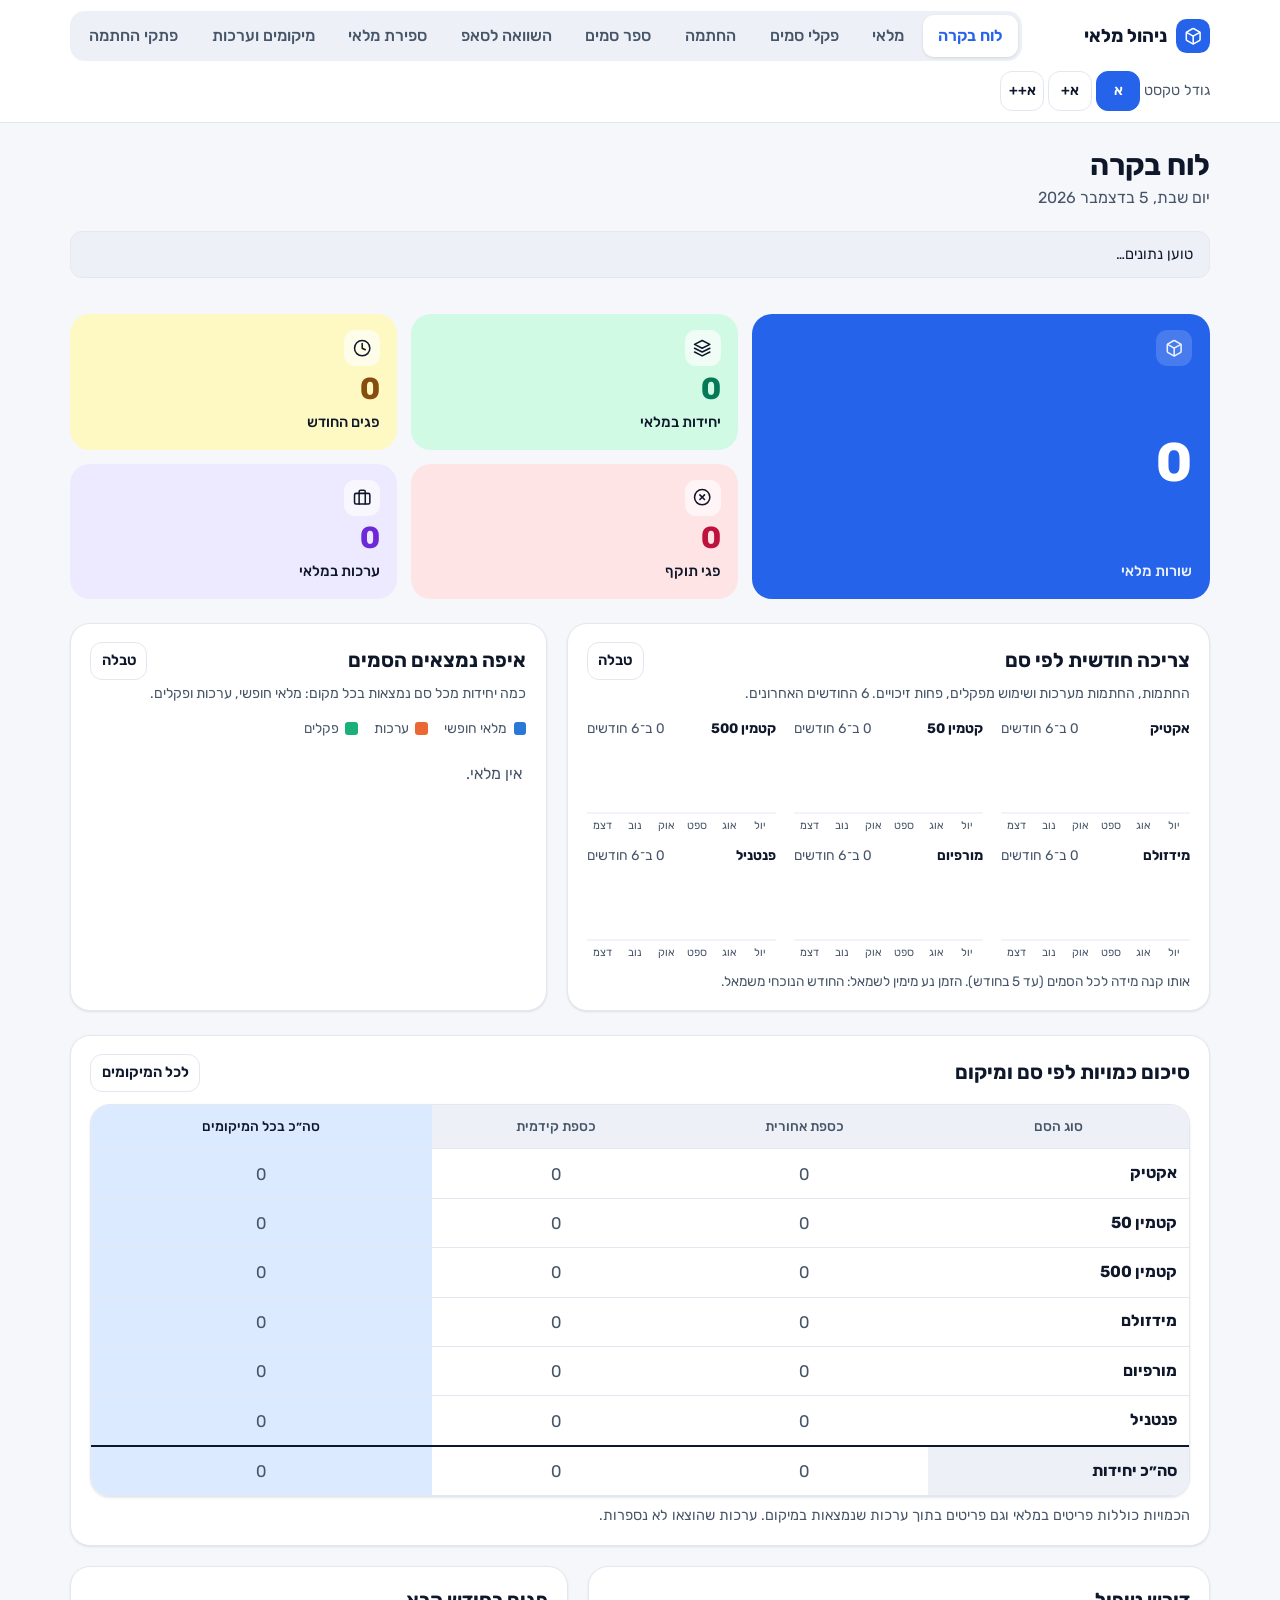
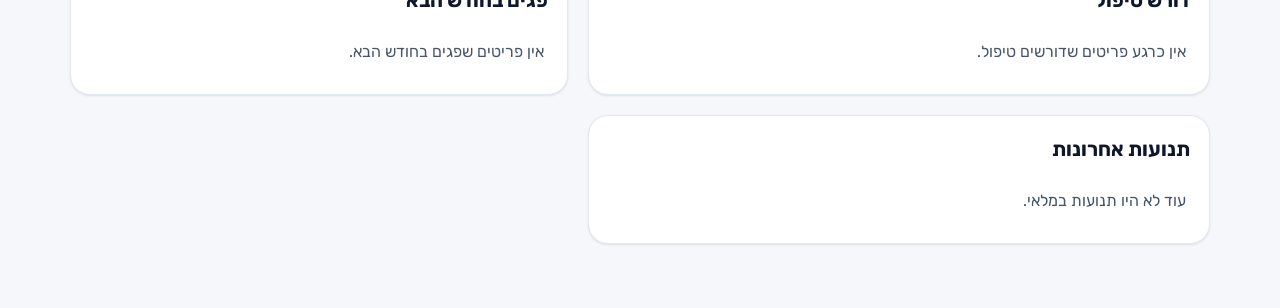
==== commit b634a2b2: "SAP comparison screen; history records immutable for everyone - New screen "השוואה לסאפ" (own permis" ====
--- a/static/index.html
+++ b/static/index.html
@@ -29,6 +29,7 @@
       <a href="#drugkits" data-route="drugkits">פקלי סמים</a>
       <a href="#sign" data-route="sign">החתמה</a>
       <a href="#ledger" data-route="ledger">ספר סמים</a>
+      <a href="#sap" data-route="sap">השוואה לסאפ</a>
       <a href="#count" data-route="count">ספירת מלאי</a>
       <a href="#locations" data-route="locations">מיקומים וערכות</a>
       <a href="#notes" data-route="notes" id="navNotes" hidden>פתקי החתמה</a>
--- a/static/css/app.css
+++ b/static/css/app.css
@@ -279,3 +279,49 @@
 .bx-checks{display:grid;grid-template-columns:repeat(auto-fill,minmax(92px,1fr));gap:.4rem}
 .bx-checks label{display:flex;align-items:center;gap:.4rem;padding:.35rem .5rem;background:var(--sunk);border-radius:.6rem;direction:ltr;justify-content:flex-end;font-weight:600}
 .bx-checks input{width:1.1rem;height:1.1rem;min-height:auto}
+
+/* dashboard charts — palette slots 1 (blue) and 2 (orange) from the validated reference palette */
+.viz-wrap{--series-1:#2a78d6;--series-2:#eb6834;--series-3:#1baf7a;--series-4:#eda100;--series-5:#e87ba4;--series-6:#008300;--series-7:#6250d6;--series-8:#e34948;--viz-grid:#e2e8f0;display:grid;grid-template-columns:1.35fr 1fr;gap:1.25rem;margin-bottom:1.5rem}
+@media (prefers-color-scheme:dark){:root:where(:not([data-theme="light"])) .viz-wrap{--series-1:#3987e5;--series-2:#d95926;--series-3:#199e70;--series-4:#c98500;--series-5:#d55181;--series-6:#0ca30c;--series-7:#9085e9;--series-8:#e66767;--viz-grid:#22304a}}
+:root[data-theme="dark"] .viz-wrap{--series-1:#3987e5;--series-2:#d95926;--series-3:#199e70;--series-4:#c98500;--series-5:#d55181;--series-6:#0ca30c;--series-7:#9085e9;--series-8:#e66767;--viz-grid:#22304a}
+@media (max-width:900px){.viz-wrap{grid-template-columns:1fr}}
+.viz-h{display:flex;align-items:center;justify-content:space-between;gap:.5rem;margin-bottom:.2rem}
+.viz-h h2{margin:0}
+.viz .sub{font-size:.88rem;margin:0 0 .8rem}
+.viz-sm-grid{display:grid;grid-template-columns:repeat(2,1fr);gap:.6rem 1.1rem}
+@media (max-width:560px){.viz-sm-grid{grid-template-columns:repeat(2,1fr)}}
+.viz-sm{margin:0}
+.viz-sm figcaption{display:flex;justify-content:space-between;gap:.4rem;font-size:.86rem}
+.viz-sm figcaption span{color:var(--muted);font-variant-numeric:tabular-nums}
+.viz-sm svg{display:block;overflow:visible;max-width:100%}
+.viz-bar{fill:var(--series-1)}
+.viz-base{stroke:var(--viz-grid);stroke-width:1}
+.viz-x{fill:var(--muted);font-size:11px;font-family:inherit}
+.viz-val{fill:var(--ink);font-size:12px;font-weight:600;font-family:inherit;font-variant-numeric:tabular-nums}
+.viz-hit{fill:transparent;cursor:default;outline:none}
+.viz-hit:focus-visible{fill:color-mix(in srgb,var(--series-1) 10%,transparent)}
+.viz-note{margin:.6rem 0 0}
+.viz-legend{display:flex;gap:1rem;flex-wrap:wrap;font-size:.86rem;color:var(--muted);margin-bottom:.7rem}
+.viz-legend span{display:inline-flex;align-items:center;gap:.4rem}
+.viz-legend i{width:.8rem;height:.8rem;border-radius:3px;display:inline-block}
+.viz-legend i.s1,.viz-seg.s1{background:var(--series-1)} .viz-legend i.s2,.viz-seg.s2{background:var(--series-2)} .viz-legend i.s3,.viz-seg.s3{background:var(--series-3)} .viz-legend i.s4,.viz-seg.s4{background:var(--series-4)} .viz-legend i.s5,.viz-seg.s5{background:var(--series-5)} .viz-legend i.s6,.viz-seg.s6{background:var(--series-6)} .viz-legend i.s7,.viz-seg.s7{background:var(--series-7)} .viz-legend i.s8,.viz-seg.s8{background:var(--series-8)}
+.viz-row{display:grid;grid-template-columns:5.5rem 1fr 2.5rem;align-items:center;gap:.6rem;min-height:30px}
+.viz-name{font-size:.9rem;font-weight:500;white-space:nowrap;overflow:hidden;text-overflow:ellipsis}
+.viz-track{display:flex;gap:2px;height:16px;align-items:stretch}
+.viz-seg{display:block;min-width:4px;outline:none}
+/* RTL: the baseline is on the right, so only the far (left) end of the last segment is rounded */
+.viz-seg{border-radius:0} .viz-seg:last-child{border-radius:4px 0 0 4px}
+.viz-seg:focus-visible{box-shadow:0 0 0 2px var(--surface),0 0 0 4px var(--focus)}
+.viz-tot{font-size:.88rem;font-weight:600;font-variant-numeric:tabular-nums;color:var(--ink)}
+.viz-tip{position:fixed;z-index:80;background:var(--ink);color:var(--surface);padding:.45rem .65rem;border-radius:.6rem;font-size:.85rem;line-height:1.35;pointer-events:none;box-shadow:0 6px 18px rgba(15,23,42,.2)}
+.viz-tip strong{font-size:1rem;font-variant-numeric:tabular-nums}
+.viz-tip span{opacity:.8}
+
+/* SAP comparison */
+#sapAlerts .notice{display:flex;align-items:center;gap:.75rem} #sapAlerts .notice span{flex:1}
+.notice.ok-n{background:var(--ok-bg);color:var(--ok-ink);border-color:color-mix(in srgb,var(--ok-ink) 30%,transparent)}
+.sap-line{display:grid;grid-template-columns:1.1fr 1fr 1.6fr 90px 44px;gap:.4rem;align-items:center}
+.sap-line.hd{font-size:.8rem;color:var(--muted);font-weight:500}
+.sap-line .exp-pick{grid-template-columns:1fr 1fr;gap:.3rem}
+.sap-line select,.sap-line input{min-height:40px;padding:.4rem .5rem}
+@media (max-width:640px){.sap-line{grid-template-columns:1fr 1fr;padding:.6rem;background:var(--sunk);border-radius:var(--r-sm)}.sap-line .exp-pick{grid-column:1/-1}.sap-line.hd{display:none}}
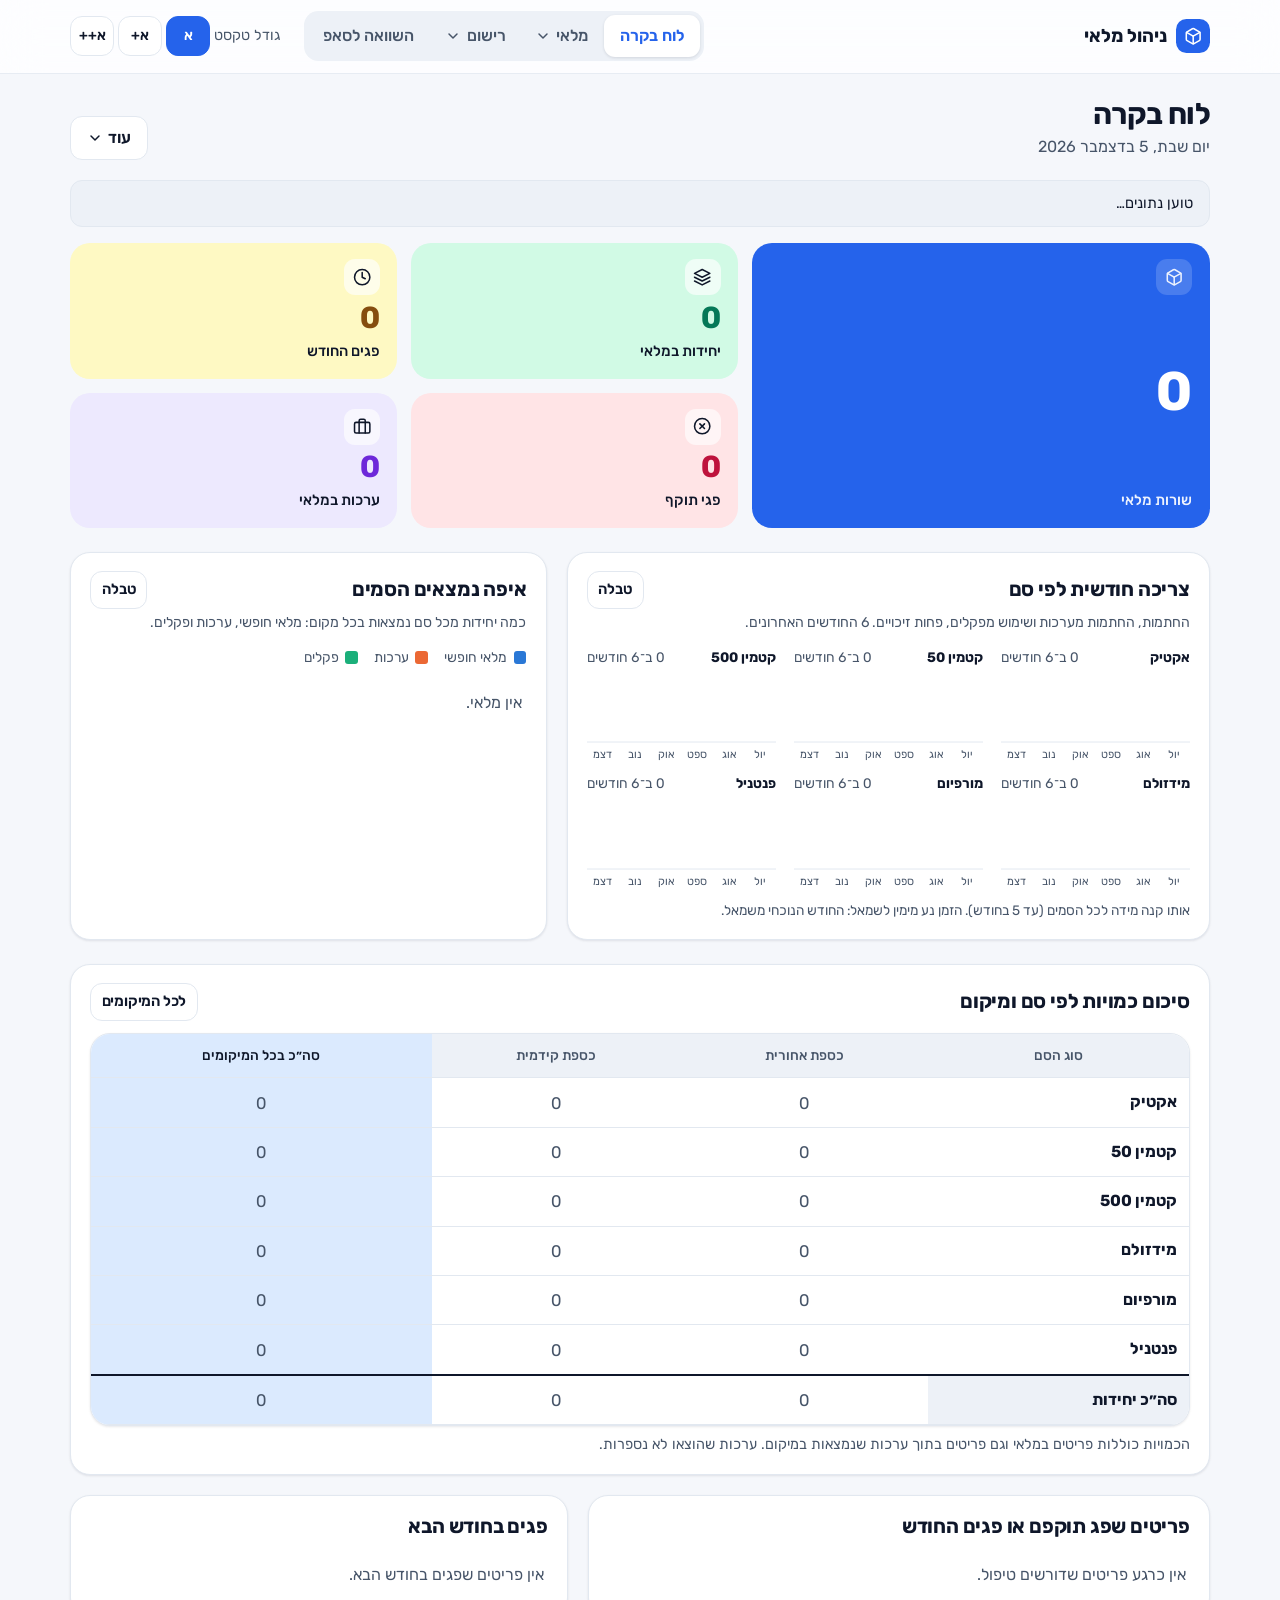
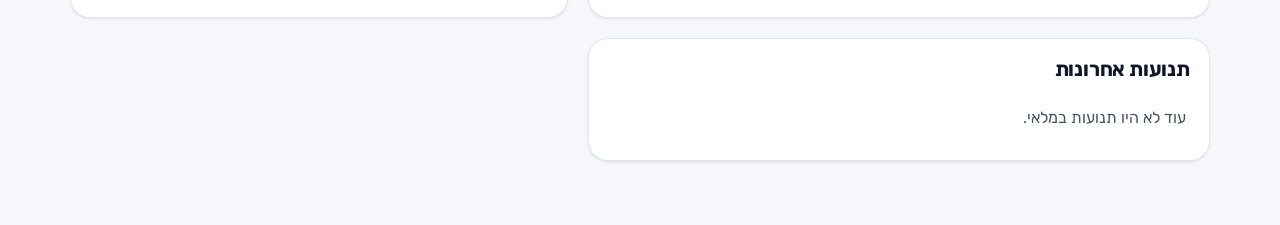
==== commit 88699f37: "Batch trace for recalls; redesign with apple-design and web-interface-guidelines - Batch trace (reca" ====
--- a/static/index.html
+++ b/static/index.html
@@ -5,7 +5,8 @@
 <meta name="viewport" content="width=device-width, initial-scale=1, viewport-fit=cover">
 <title>ניהול מלאי</title>
 <link rel="manifest" href="/manifest.webmanifest">
-<meta name="theme-color" content="#2563EB">
+<meta name="theme-color" content="#F5F7FB" media="(prefers-color-scheme: light)">
+<meta name="theme-color" content="#0B1220" media="(prefers-color-scheme: dark)">
 <meta name="mobile-web-app-capable" content="yes">
 <meta name="apple-mobile-web-app-capable" content="yes">
 <meta name="apple-mobile-web-app-title" content="ניהול מלאי">
@@ -25,14 +26,20 @@
     <button type="button" class="menu-btn" id="menuBtn" aria-expanded="false" aria-controls="menuArea"><span aria-hidden="true">☰</span>תפריט</button>
     <nav class="tabs" aria-label="ניווט ראשי">
       <a href="#dashboard" data-route="dashboard">לוח בקרה</a>
-      <a href="#inventory" data-route="inventory">מלאי <span id="navBadge" class="badge-n" hidden></span></a>
-      <a href="#drugkits" data-route="drugkits">פקלי סמים</a>
-      <a href="#sign" data-route="sign">החתמה</a>
-      <a href="#ledger" data-route="ledger">ספר סמים</a>
-      <a href="#sap" data-route="sap">השוואה לסאפ</a>
-      <a href="#count" data-route="count">ספירת מלאי</a>
-      <a href="#locations" data-route="locations">מיקומים וערכות</a>
-      <a href="#notes" data-route="notes" id="navNotes" hidden>פתקי החתמה</a>
+      <div class="ngrp" data-label="מלאי"><button type="button" class="ngrp-btn" aria-haspopup="true" aria-expanded="false"><span class="ngrp-lbl">מלאי</span><span id="navGBadge" class="badge-n" hidden></span><svg class="chev" viewBox="0 0 24 24" aria-hidden="true"><path d="m6 9 6 6 6-6"/></svg></button>
+        <div class="ngrp-pop" role="menu">
+          <a href="#inventory" data-route="inventory" data-label="מלאי">מלאי <span id="navBadge" class="badge-n" hidden></span></a>
+          <a href="#drugkits" data-route="drugkits" data-label="פקלי סמים">פקלי סמים</a>
+          <a href="#locations" data-route="locations" data-label="מיקומים וערכות">מיקומים וערכות</a>
+        </div></div>
+      <div class="ngrp" data-label="רישום"><button type="button" class="ngrp-btn" aria-haspopup="true" aria-expanded="false"><span class="ngrp-lbl">רישום</span><svg class="chev" viewBox="0 0 24 24" aria-hidden="true"><path d="m6 9 6 6 6-6"/></svg></button>
+        <div class="ngrp-pop" role="menu">
+          <a href="#sign" data-route="sign" data-label="החתמה">החתמה</a>
+          <a href="#notes" data-route="notes" id="navNotes" data-label="פתקי החתמה" hidden>פתקי החתמה</a>
+          <a href="#ledger" data-route="ledger" data-label="ספר סמים">ספר סמים</a>
+          <a href="#count" data-route="count" data-label="ספירת מלאי">ספירת מלאי</a>
+        </div></div>
+      <a href="#sap" data-route="sap" aria-label="השוואה לסאפ"><span class="lbl-l">השוואה לסאפ</span><span class="lbl-s" aria-hidden="true">סאפ</span></a>
     </nav>
     <div class="fs" id="menuArea" role="group" aria-label="גודל טקסט">
       <span aria-hidden="true">גודל טקסט</span>
@@ -58,7 +65,7 @@
       <div class="field"><label for="fBatch">אצווה</label><input id="fBatch" autocomplete="off" dir="ltr" list="batchList" aria-describedby="fBatchHint"><span class="hint" id="fBatchHint"></span></div>
     </div>
     <div class="two">
-      <div class="field" id="fQtyWrap"><label for="fQty">כמות</label><input id="fQty" type="number" min="0" step="1" inputmode="numeric" value="0"></div>
+      <div class="field" id="fQtyWrap"><label for="fQty">כמות</label><input id="fQty" name="fQty" autocomplete="off" type="number" min="0" step="1" inputmode="numeric" value="0"></div>
       <div class="field"><label for="fLoc">מיקום</label><select id="fLoc"></select></div>
     </div>
     <div class="field">
@@ -79,7 +86,7 @@
   <form id="qtyForm" novalidate>
     <h2 id="qtyTitle">הוספה למלאי</h2>
     <div class="cur" id="qtyCur"></div>
-    <div class="field"><label for="qAmt">כמות</label><input id="qAmt" type="number" min="1" step="1" inputmode="numeric" required></div>
+    <div class="field"><label for="qAmt">כמות</label><input id="qAmt" name="qAmt" autocomplete="off" type="number" min="1" step="1" inputmode="numeric" required></div>
     <div class="field"><label for="qNote">הערה <span class="hint">(לא חובה)</span></label><input id="qNote" autocomplete="off"></div>
     <div class="field"><label for="qVoucher">מס׳ שובר <span class="hint">(לא חובה)</span></label><input id="qVoucher" autocomplete="off" dir="ltr"></div>
     <div id="qRecv" style="display:grid;gap:.7rem">
--- a/static/css/app.css
+++ b/static/css/app.css
@@ -72,9 +72,6 @@
 @media (max-width:759px){
   .top-in{padding:.5rem 1rem;gap:.5rem}
   .menu-btn{display:inline-flex}
-  header.top:not(.menu-open) .fs, header.top:not(.menu-open) .acct{display:none}
-  header.top.menu-open .fs, header.top.menu-open .acct{order:4;width:100%;padding:.25rem 0}
-  header.top.menu-open .acct{order:5;padding-bottom:.5rem}
   nav.tabs{scrollbar-width:none;scroll-behavior:smooth}
   nav.tabs::-webkit-scrollbar{display:none}
   nav.tabs.more-end{-webkit-mask-image:linear-gradient(to right,transparent,#000 2.5rem);mask-image:linear-gradient(to right,transparent,#000 2.5rem)}
@@ -325,3 +322,123 @@
 .sap-line .exp-pick{grid-template-columns:1fr 1fr;gap:.3rem}
 .sap-line select,.sap-line input{min-height:40px;padding:.4rem .5rem}
 @media (max-width:640px){.sap-line{grid-template-columns:1fr 1fr;padding:.6rem;background:var(--sunk);border-radius:var(--r-sm)}.sap-line .exp-pick{grid-column:1/-1}.sap-line.hd{display:none}}
+
+/* ===================== redesign (apple-design + web-interface-guidelines) ===================== */
+/* instant response: no 300ms tap delay */
+a,button,input,select,textarea,label,summary,[data-box]{touch-action:manipulation}
+html{-webkit-tap-highlight-color:transparent}
+
+/* typography: tracking and leading by size, balanced headings */
+h1{letter-spacing:-.02em;line-height:1.15;text-wrap:balance}
+h2,h3{letter-spacing:-.01em;line-height:1.25;text-wrap:balance}
+
+/* translucent "material" header; content scrolls underneath. Solid when transparency or extra contrast is requested */
+header.top{background:color-mix(in srgb,var(--surface) 76%,transparent);-webkit-backdrop-filter:blur(20px) saturate(180%);backdrop-filter:blur(20px) saturate(180%);border-bottom-color:transparent;box-shadow:0 1px 0 color-mix(in srgb,var(--line) 75%,transparent)}
+@media (prefers-reduced-transparency:reduce){header.top{background:var(--surface);-webkit-backdrop-filter:none;backdrop-filter:none}}
+@media (prefers-contrast:more){header.top{background:var(--surface);-webkit-backdrop-filter:none;backdrop-filter:none;box-shadow:0 1px 0 var(--ink)}}
+.menu-btn{display:none!important}
+
+/* grouped navigation */
+nav.tabs{overflow:visible;align-items:center}
+.ngrp{position:relative;display:flex}
+.ngrp-btn{display:flex;align-items:center;gap:.35rem;padding:.5rem .8rem;border-radius:.7rem;border:0;background:transparent;color:var(--muted);font:inherit;font-weight:500;white-space:nowrap;min-height:42px;cursor:pointer;transition:color 150ms ease,background-color 150ms ease,transform 120ms var(--ease-out)}
+.ngrp-btn:active{transform:scale(.97)}
+@media (hover:hover) and (pointer:fine){.ngrp-btn:hover{color:var(--ink)}}
+.ngrp.on>.ngrp-btn{background:var(--surface);color:var(--accent);font-weight:600;box-shadow:0 1px 3px rgba(15,23,42,.12)}
+.chev{width:1rem;height:1rem;fill:none;stroke:currentColor;stroke-width:2.2;stroke-linecap:round;stroke-linejoin:round;transition:transform 200ms var(--ease-out)}
+.ngrp.open .chev,.more.open .chev,.acct.open .chev{transform:rotate(180deg)}
+
+/* popovers: a light material that grows from its trigger (origin = trigger corner), never from the centre */
+.ngrp-pop,.more-pop,.um-pop{position:absolute;top:calc(100% + 8px);z-index:40;display:grid;gap:2px;padding:6px;min-width:220px;border-radius:16px;
+  background:color-mix(in srgb,var(--surface) 97%,transparent);-webkit-backdrop-filter:blur(24px) saturate(180%);backdrop-filter:blur(24px) saturate(180%);
+  box-shadow:0 14px 36px rgba(15,23,42,.18),0 0 0 1px color-mix(in srgb,var(--line) 85%,transparent);
+  opacity:0;visibility:hidden;transform:scale(.95);filter:blur(2px);pointer-events:none;overscroll-behavior:contain;
+  transition:opacity 160ms ease-out,transform 220ms var(--ease-out),filter 160ms ease-out,visibility 0s linear 220ms}
+.ngrp-pop,.more-pop{inset-inline-start:0;transform-origin:top right}
+.um-pop{inset-inline-end:0;transform-origin:top left}
+.ngrp.open .ngrp-pop,.more.open .more-pop,.acct.open .um-pop{opacity:1;visibility:visible;transform:none;filter:none;pointer-events:auto;transition-delay:0s}
+@media (prefers-reduced-motion:reduce){.ngrp-pop,.more-pop,.um-pop{transform:none!important;filter:none!important;transition:opacity 150ms ease,visibility 0s linear 150ms}}
+@media (prefers-reduced-transparency:reduce){.ngrp-pop,.more-pop,.um-pop{background:var(--surface);-webkit-backdrop-filter:none;backdrop-filter:none}}
+.ngrp-pop a{display:flex;align-items:center;justify-content:space-between;gap:.5rem;padding:.6rem .8rem;border-radius:10px;color:var(--ink);text-decoration:none;font-weight:500;min-height:44px}
+.ngrp-pop a[aria-current="page"]{background:var(--accent-soft);color:var(--accent);font-weight:600}
+@media (hover:hover) and (pointer:fine){.ngrp-pop a:not([aria-current]):hover{background:var(--sunk)}}
+
+/* one main action per screen + "more" */
+.head-acts{display:flex;gap:.5rem;flex-wrap:wrap;align-items:center}
+.more{position:relative}
+.more-btn .chev{margin-inline-start:-.1rem}
+.more-pop .btn{width:100%;justify-content:flex-start;border:0;background:transparent;font-weight:500;min-height:44px;border-radius:10px}
+@media (hover:hover) and (pointer:fine){.more-pop .btn:hover{background:var(--sunk)}}
+.page-head .more-pop{inset-inline-start:auto;inset-inline-end:0;transform-origin:top left}
+
+/* user menu */
+.acct{position:relative;display:flex;align-items:center}
+.um-btn{display:inline-flex;align-items:center;gap:.5rem;min-height:42px;padding:.25rem .35rem .25rem .7rem;border:1px solid var(--line);border-radius:999px;background:var(--surface);color:var(--ink);font:inherit;font-weight:600;cursor:pointer;transition:transform 120ms var(--ease-out),background-color 150ms ease}
+.um-btn:active{transform:scale(.97)}
+@media (hover:hover) and (pointer:fine){.um-btn:hover{background:var(--sunk)}}
+.um-av{width:1.9rem;height:1.9rem;border-radius:50%;display:grid;place-items:center;background:var(--accent);color:var(--accent-ink);font-weight:700;font-size:.95rem}
+.um-btn .who{color:var(--ink);font-weight:600;max-width:12rem;overflow:hidden;text-overflow:ellipsis;white-space:nowrap}
+.um-head{display:grid;padding:.5rem .8rem .6rem;border-bottom:1px solid var(--line);margin-bottom:4px}
+.um-head span{color:var(--muted);font-size:.85rem}
+.um-item{display:flex;align-items:center;width:100%;min-height:44px;padding:.55rem .8rem;border:0;border-radius:10px;background:transparent;color:var(--ink);font:inherit;font-weight:500;text-align:start;text-decoration:none;cursor:pointer}
+.um-item.danger{color:var(--bad-ink)}
+@media (hover:hover) and (pointer:fine){.um-item:hover{background:var(--sunk)}}
+.um-fs{padding:.4rem .8rem;border-top:1px solid var(--line);border-bottom:1px solid var(--line);margin:4px 0}
+.um-fs .fs{justify-content:space-between}
+@media (max-width:759px){
+  .um-btn .who{display:none}
+  .um-btn{padding:.2rem .3rem}
+  .top-in{padding:.5rem .9rem}
+  nav.tabs{justify-content:space-between}
+  nav.tabs>a,.ngrp-btn{padding:.45rem .6rem;font-size:.93rem}
+  /* on a phone the menus open as a full-width sheet under the header */
+  .ngrp-pop{position:fixed;top:auto;margin-top:46px;inset-inline:12px;min-width:0;transform-origin:top center}
+}
+
+/* dashboard: one "today" list instead of stacked banners */
+.rem{background:var(--surface);border:1px solid var(--line);border-radius:var(--r);box-shadow:var(--shadow);margin-bottom:1.25rem;overflow:hidden}
+.rem:empty{display:none}
+.todo-h{display:flex;align-items:center;gap:.5rem;font-size:1.05rem;margin:0;padding:.85rem 1.1rem .6rem}
+.todo-n{min-width:1.5rem;height:1.5rem;padding:0 .4rem;border-radius:999px;background:var(--bad-edge);color:#fff;font-size:.8rem;display:inline-grid;place-items:center;font-variant-numeric:tabular-nums}
+#dRem .notice{display:flex;align-items:center;gap:.75rem;margin:0;border:0;border-top:1px solid var(--line);border-radius:0;background:transparent;color:var(--ink);padding:.75rem 1.1rem;font-size:.95rem}
+.rem .notice::before{content:"";flex:none;width:.6rem;height:.6rem;border-radius:50%;background:var(--accent)}
+.rem .notice.warn::before{background:var(--warn-edge)} .rem .notice.bad::before{background:var(--bad-edge)} .rem .notice.ok-n::before{background:var(--ok-ink)}
+.rem .notice span{flex:1}
+#dHero{display:none}
+
+/* inventory table becomes cards on a phone */
+@media (max-width:640px){
+  .inv-cards thead{display:none}
+  .inv-cards,.inv-cards tbody{display:block}
+  .inv-cards tr{display:grid;grid-template-columns:1fr 1fr;gap:.2rem .9rem;padding:.85rem .95rem;border-bottom:1px solid var(--line)}
+  .inv-cards tr:last-child{border-bottom:0}
+  .inv-cards tr th[scope="row"]{grid-column:1/-1;padding:0 0 .2rem;border:0;font-size:1.05rem}
+  .inv-cards td{display:flex;justify-content:space-between;gap:.5rem;padding:.12rem 0;border:0;font-size:.9rem;background:transparent!important;color:inherit!important;box-shadow:none!important;text-align:start}
+  .inv-cards td[data-label]::before{content:attr(data-label);color:var(--muted);font-weight:500}
+  .inv-cards td.acts-cell{grid-column:1/-1;padding-top:.55rem}
+  .inv-cards td.acts-cell .row-act{flex-wrap:wrap}
+  .inv-cards tr.soon{background:var(--warn-bg)} .inv-cards tr.expired{background:var(--bad-bg)}
+  .tbl-wrap:has(.inv-cards){overflow-x:visible}
+}
+
+/* dialogs: dim to focus, materialize (scale + opacity) from the centre, contain scroll */
+dialog form{overscroll-behavior:contain}
+dialog[open]{animation:dlg-in 220ms var(--ease-out)}
+@keyframes dlg-in{from{opacity:0;transform:scale(.96)}to{opacity:1;transform:none}}
+@media (prefers-reduced-motion:reduce){dialog[open]{animation:dlg-fade 150ms ease}@keyframes dlg-fade{from{opacity:0}to{opacity:1}}}
+
+/* long lists (120+ boxes): skip rendering what is off-screen */
+.bx-box{content-visibility:auto;contain-intrinsic-size:auto 96px}
+
+/* batch trace */
+.trace h3{font-size:1rem;margin:1rem 0 .4rem}
+.trace-kpis{display:grid;grid-template-columns:repeat(4,1fr);gap:.5rem;margin:.8rem 0}
+.trace-kpis div{background:var(--sunk);border-radius:var(--r-sm);padding:.55rem .7rem;font-size:.85rem;color:var(--muted)}
+.trace-kpis b{display:block;font-size:1.4rem;color:var(--ink);font-variant-numeric:tabular-nums}
+@media (max-width:560px){.trace-kpis{grid-template-columns:1fr 1fr}}
+.trace-sign{display:grid;grid-template-columns:1fr 1fr;gap:40px;margin-top:40px}
+.trace-sign div{border-top:1px solid var(--ink);padding-top:6px;font-size:.85rem}
+#genDlg:has(.trace){max-width:min(980px,96vw)}
+
+.lbl-s{display:none}
+@media (max-width:759px){.lbl-l{display:none}.lbl-s{display:inline}}
--- a/static/css/sign.css
+++ b/static/css/sign.css
@@ -88,6 +88,7 @@
 .sg-req::after{content:" *";color:var(--bad-edge)}
 .sg-in{width:100%;border:1.5px solid var(--line);background:var(--surface);color:var(--ink);border-radius:.6rem;padding:.65rem .75rem;font:inherit}
 .sg-in:focus{border-color:var(--accent);outline:none}
+.sg-in:focus-visible{box-shadow:0 0 0 3px var(--accent-soft)}
 .sg-in.bad{border-color:var(--bad-edge)}
 .sg-err{color:var(--bad-ink);font-size:.88rem;margin-top:4px}
 .sg-row{display:flex;gap:10px}.sg-row>*{flex:1;min-width:0}
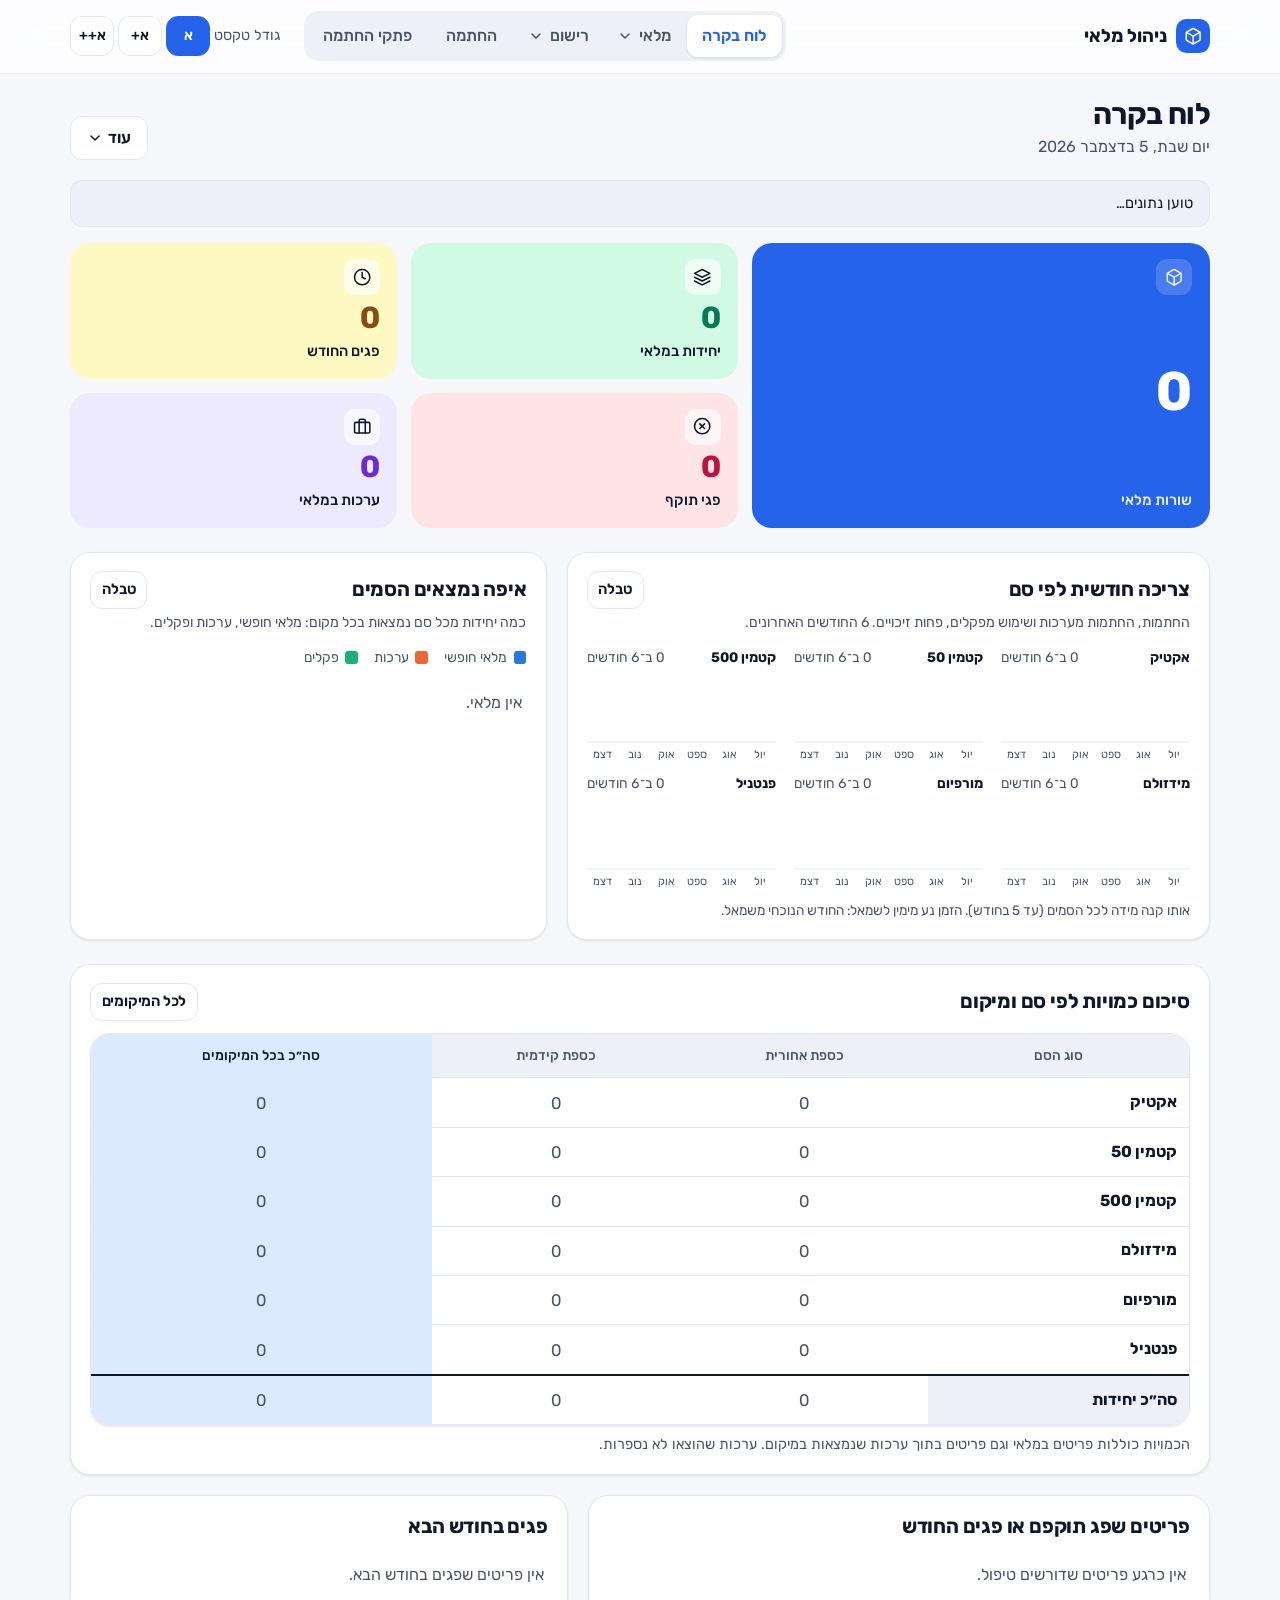
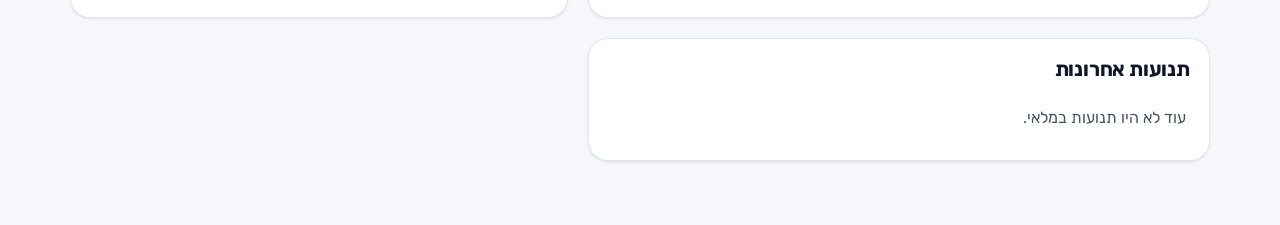
==== commit ccd317bc: "Navigation: SAP comparison under "רישום"; signing and signing notes at top level On narrow phones th" ====
--- a/static/index.html
+++ b/static/index.html
@@ -25,7 +25,7 @@
     <div class="brand"><span class="brand-mark" aria-hidden="true"><svg viewBox="0 0 24 24" fill="none" stroke="currentColor" stroke-width="2" stroke-linecap="round" stroke-linejoin="round"><path d="M21 16V8a2 2 0 0 0-1-1.73l-7-4a2 2 0 0 0-2 0l-7 4A2 2 0 0 0 3 8v8a2 2 0 0 0 1 1.73l7 4a2 2 0 0 0 2 0l7-4A2 2 0 0 0 21 16z"/><polyline points="3.3 7 12 12 20.7 7"/><line x1="12" x2="12" y1="22" y2="12"/></svg></span><span>ניהול מלאי</span></div>
     <button type="button" class="menu-btn" id="menuBtn" aria-expanded="false" aria-controls="menuArea"><span aria-hidden="true">☰</span>תפריט</button>
     <nav class="tabs" aria-label="ניווט ראשי">
-      <a href="#dashboard" data-route="dashboard">לוח בקרה</a>
+      <a href="#dashboard" data-route="dashboard" aria-label="לוח בקרה"><span class="lbl-l2">לוח בקרה</span><span class="lbl-s2" aria-hidden="true">ראשי</span></a>
       <div class="ngrp" data-label="מלאי"><button type="button" class="ngrp-btn" aria-haspopup="true" aria-expanded="false"><span class="ngrp-lbl">מלאי</span><span id="navGBadge" class="badge-n" hidden></span><svg class="chev" viewBox="0 0 24 24" aria-hidden="true"><path d="m6 9 6 6 6-6"/></svg></button>
         <div class="ngrp-pop" role="menu">
           <a href="#inventory" data-route="inventory" data-label="מלאי">מלאי <span id="navBadge" class="badge-n" hidden></span></a>
@@ -34,12 +34,12 @@
         </div></div>
       <div class="ngrp" data-label="רישום"><button type="button" class="ngrp-btn" aria-haspopup="true" aria-expanded="false"><span class="ngrp-lbl">רישום</span><svg class="chev" viewBox="0 0 24 24" aria-hidden="true"><path d="m6 9 6 6 6-6"/></svg></button>
         <div class="ngrp-pop" role="menu">
-          <a href="#sign" data-route="sign" data-label="החתמה">החתמה</a>
-          <a href="#notes" data-route="notes" id="navNotes" data-label="פתקי החתמה" hidden>פתקי החתמה</a>
           <a href="#ledger" data-route="ledger" data-label="ספר סמים">ספר סמים</a>
           <a href="#count" data-route="count" data-label="ספירת מלאי">ספירת מלאי</a>
+          <a href="#sap" data-route="sap" data-label="השוואה לסאפ">השוואה לסאפ</a>
         </div></div>
-      <a href="#sap" data-route="sap" aria-label="השוואה לסאפ"><span class="lbl-l">השוואה לסאפ</span><span class="lbl-s" aria-hidden="true">סאפ</span></a>
+      <a href="#sign" data-route="sign">החתמה</a>
+      <a href="#notes" data-route="notes" id="navNotes" aria-label="פתקי החתמה" hidden><span class="lbl-l">פתקי החתמה</span><span class="lbl-s" aria-hidden="true">פתקים</span></a>
     </nav>
     <div class="fs" id="menuArea" role="group" aria-label="גודל טקסט">
       <span aria-hidden="true">גודל טקסט</span>
--- a/static/css/app.css
+++ b/static/css/app.css
@@ -390,7 +390,10 @@
   .um-btn{padding:.2rem .3rem}
   .top-in{padding:.5rem .9rem}
   nav.tabs{justify-content:space-between}
-  nav.tabs>a,.ngrp-btn{padding:.45rem .6rem;font-size:.93rem}
+  nav.tabs{gap:.1rem;padding:.2rem}
+  nav.tabs>a,.ngrp-btn{padding:.42rem .42rem;font-size:.86rem;gap:.15rem}
+  nav.tabs .badge-n{min-width:1.25rem;height:1.25rem;font-size:.72rem}
+  .ngrp-btn .chev{width:.85rem;height:.85rem}
   /* on a phone the menus open as a full-width sheet under the header */
   .ngrp-pop{position:fixed;top:auto;margin-top:46px;inset-inline:12px;min-width:0;transform-origin:top center}
 }
@@ -442,3 +445,6 @@
 
 .lbl-s{display:none}
 @media (max-width:759px){.lbl-l{display:none}.lbl-s{display:inline}}
+.lbl-s2{display:none}
+@media (max-width:400px){.lbl-l2{display:none}.lbl-s2{display:inline}}
+@media (max-width:350px){.ngrp-btn .chev{display:none}nav.tabs>a,.ngrp-btn{padding:.42rem .36rem}}
